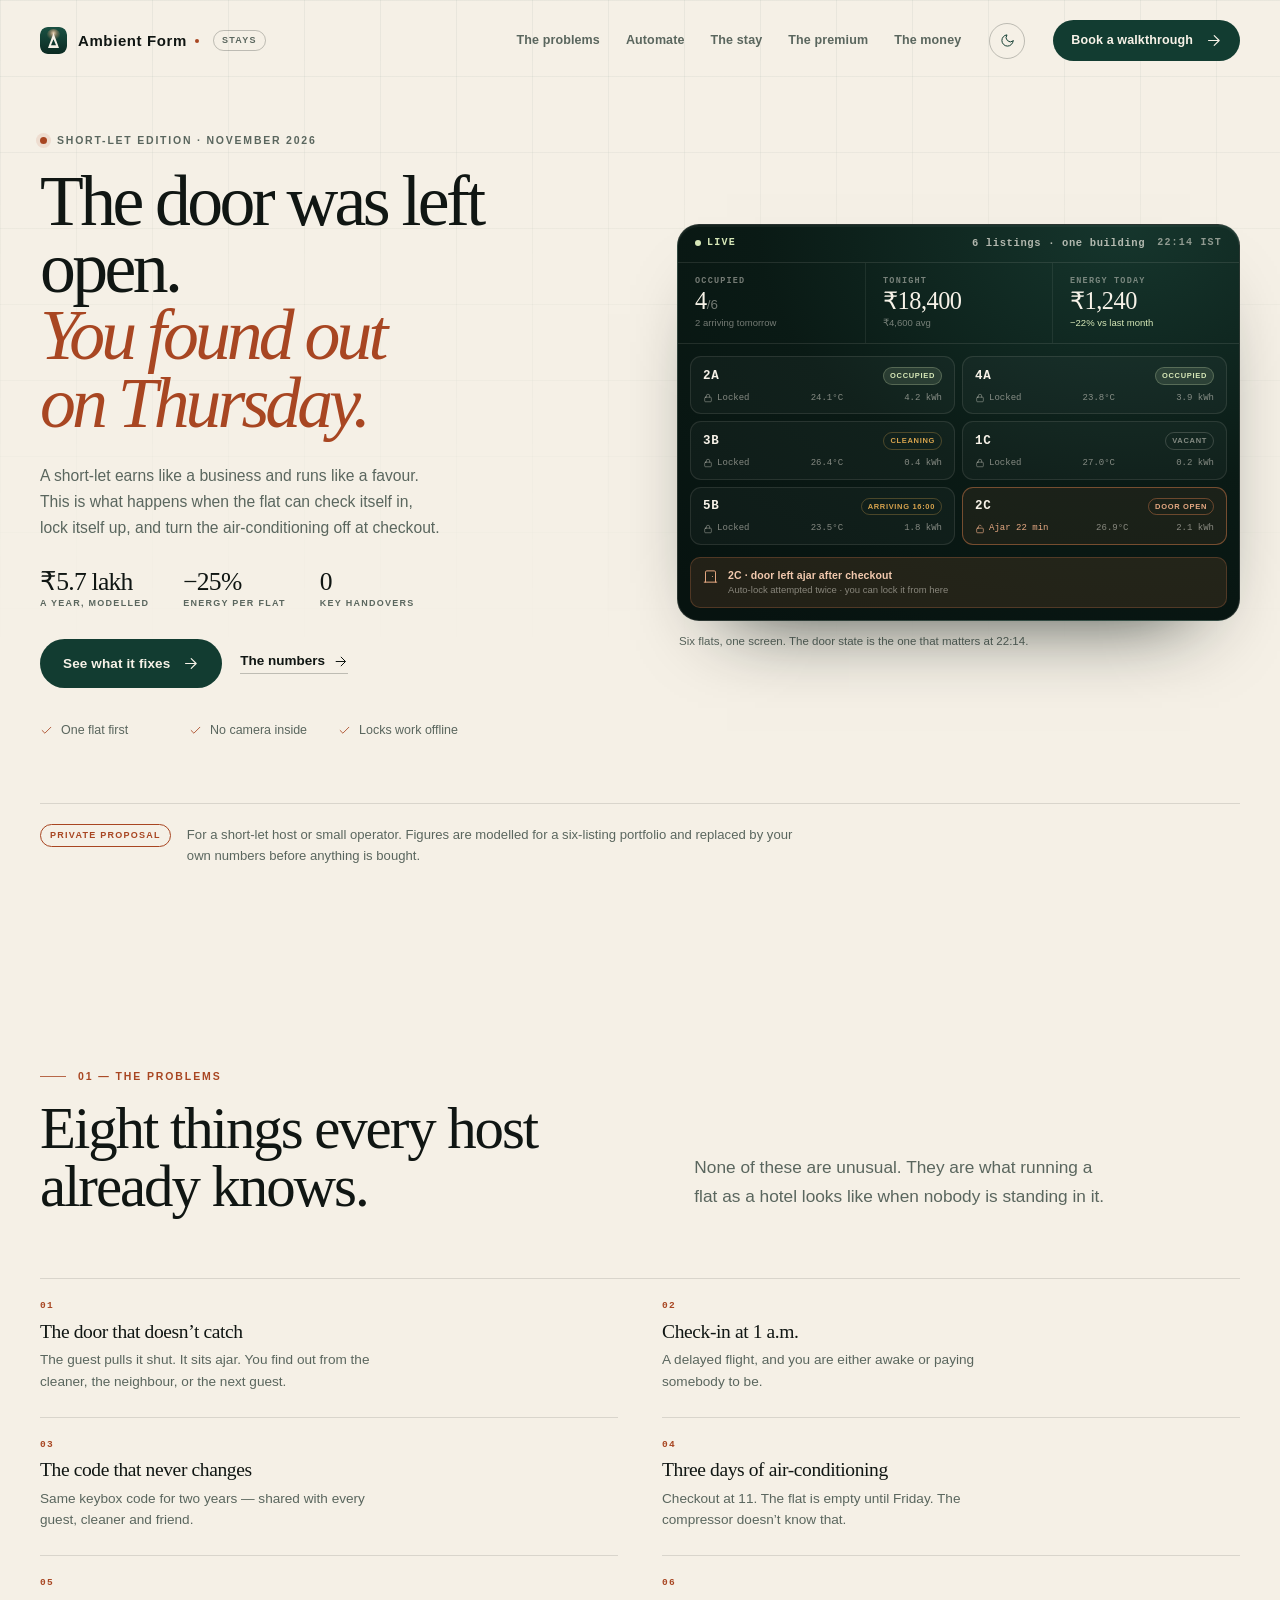
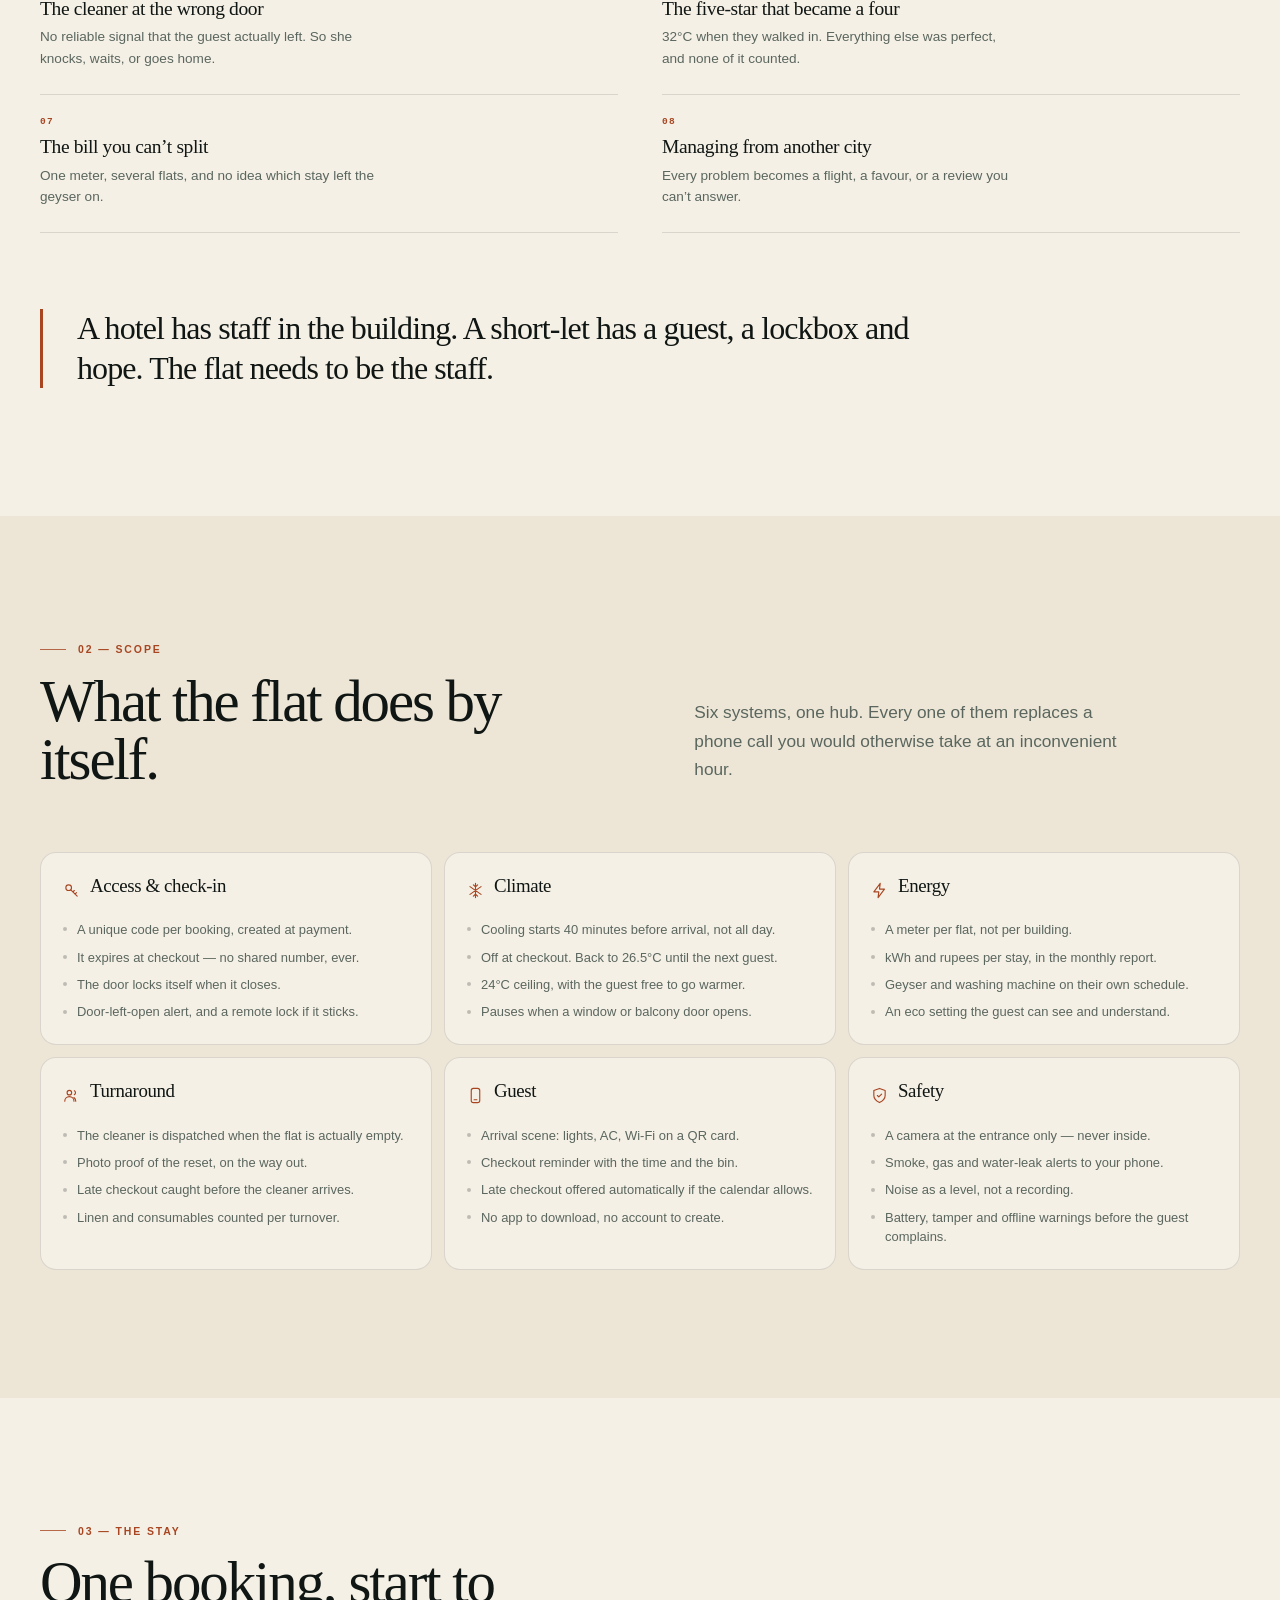
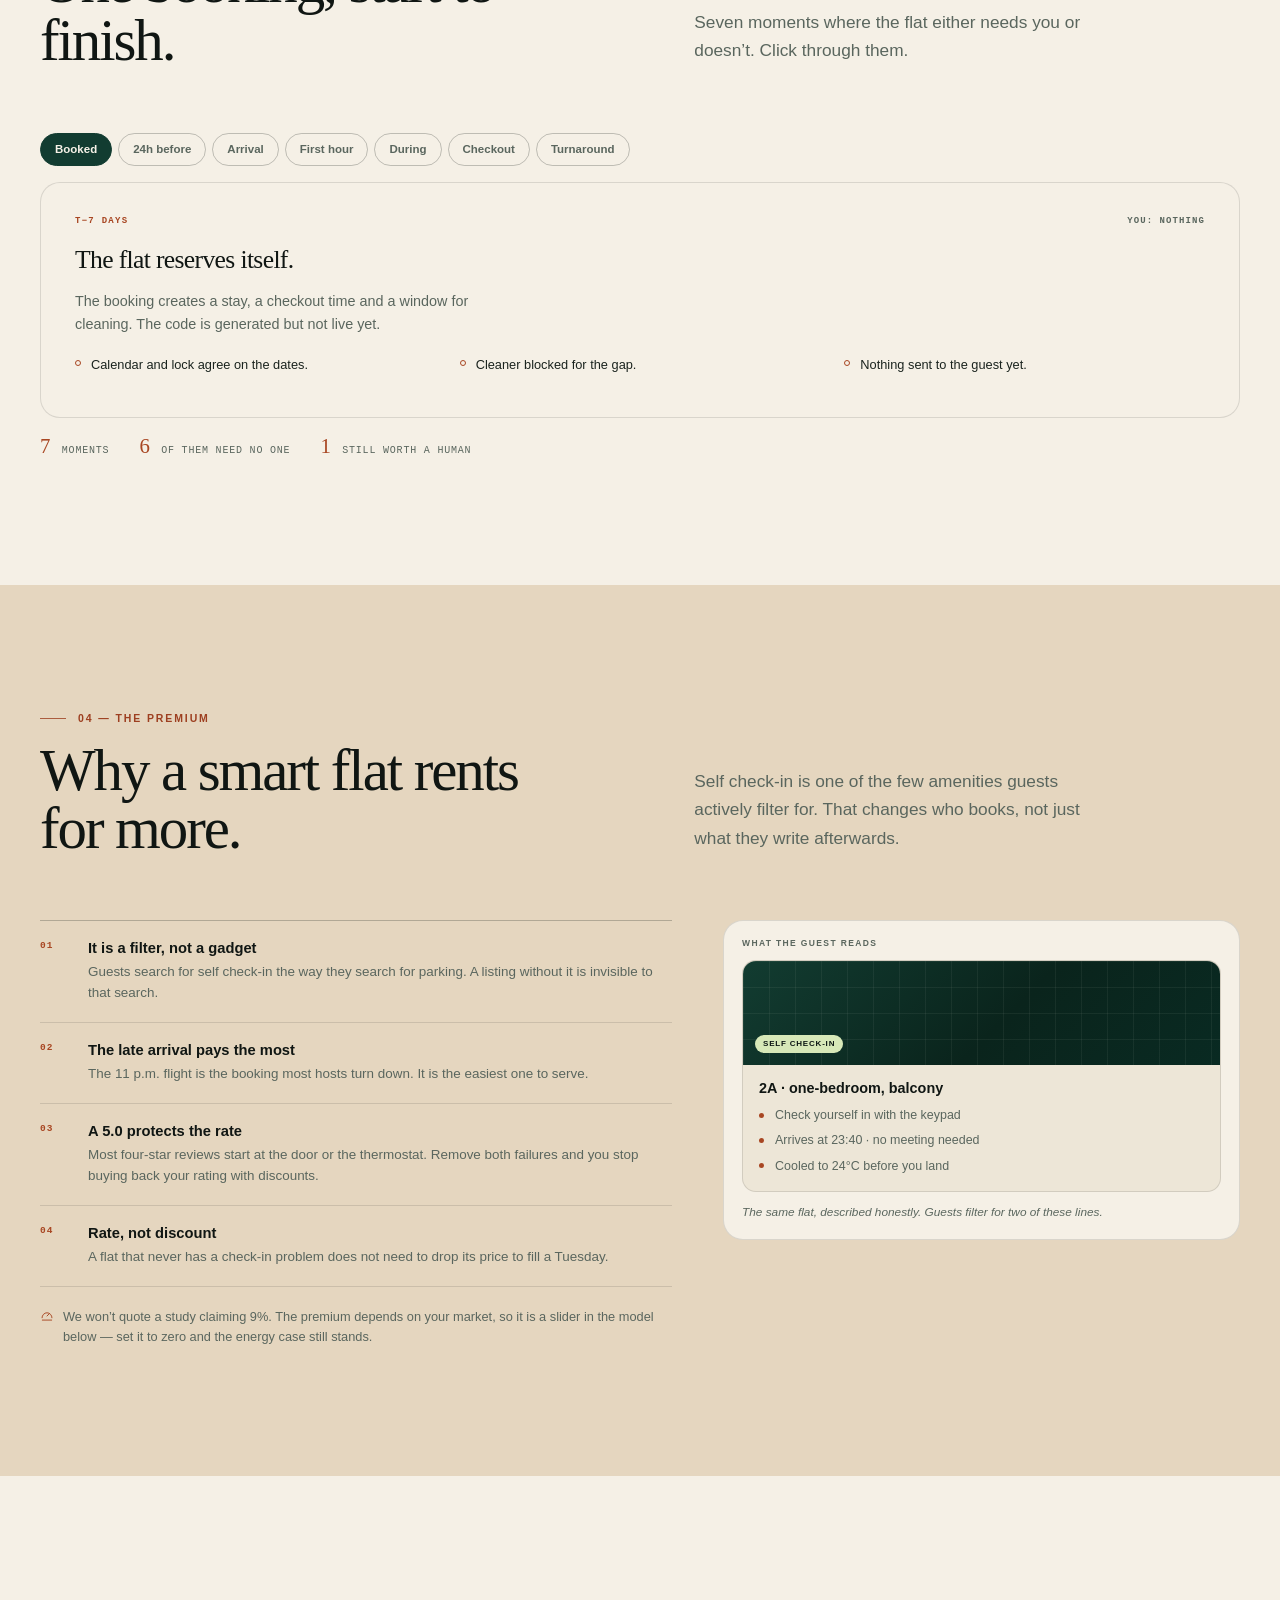
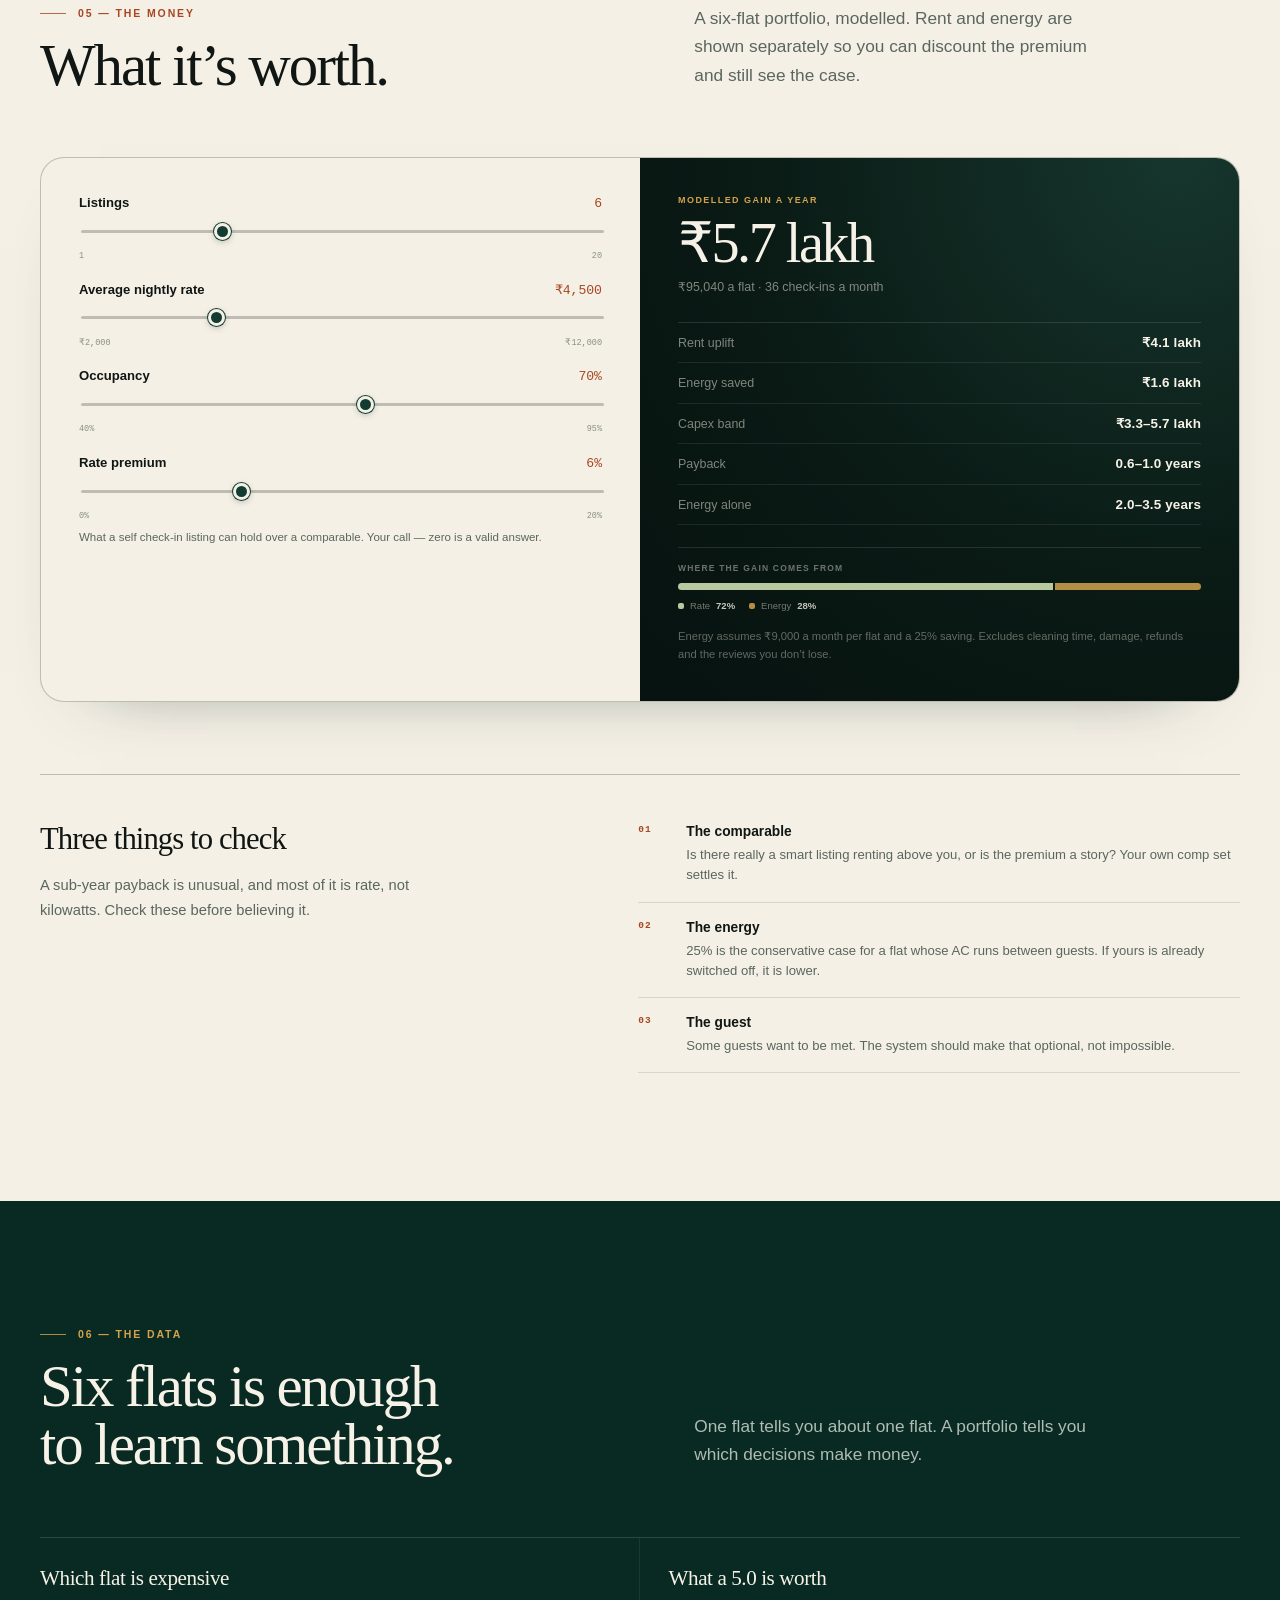
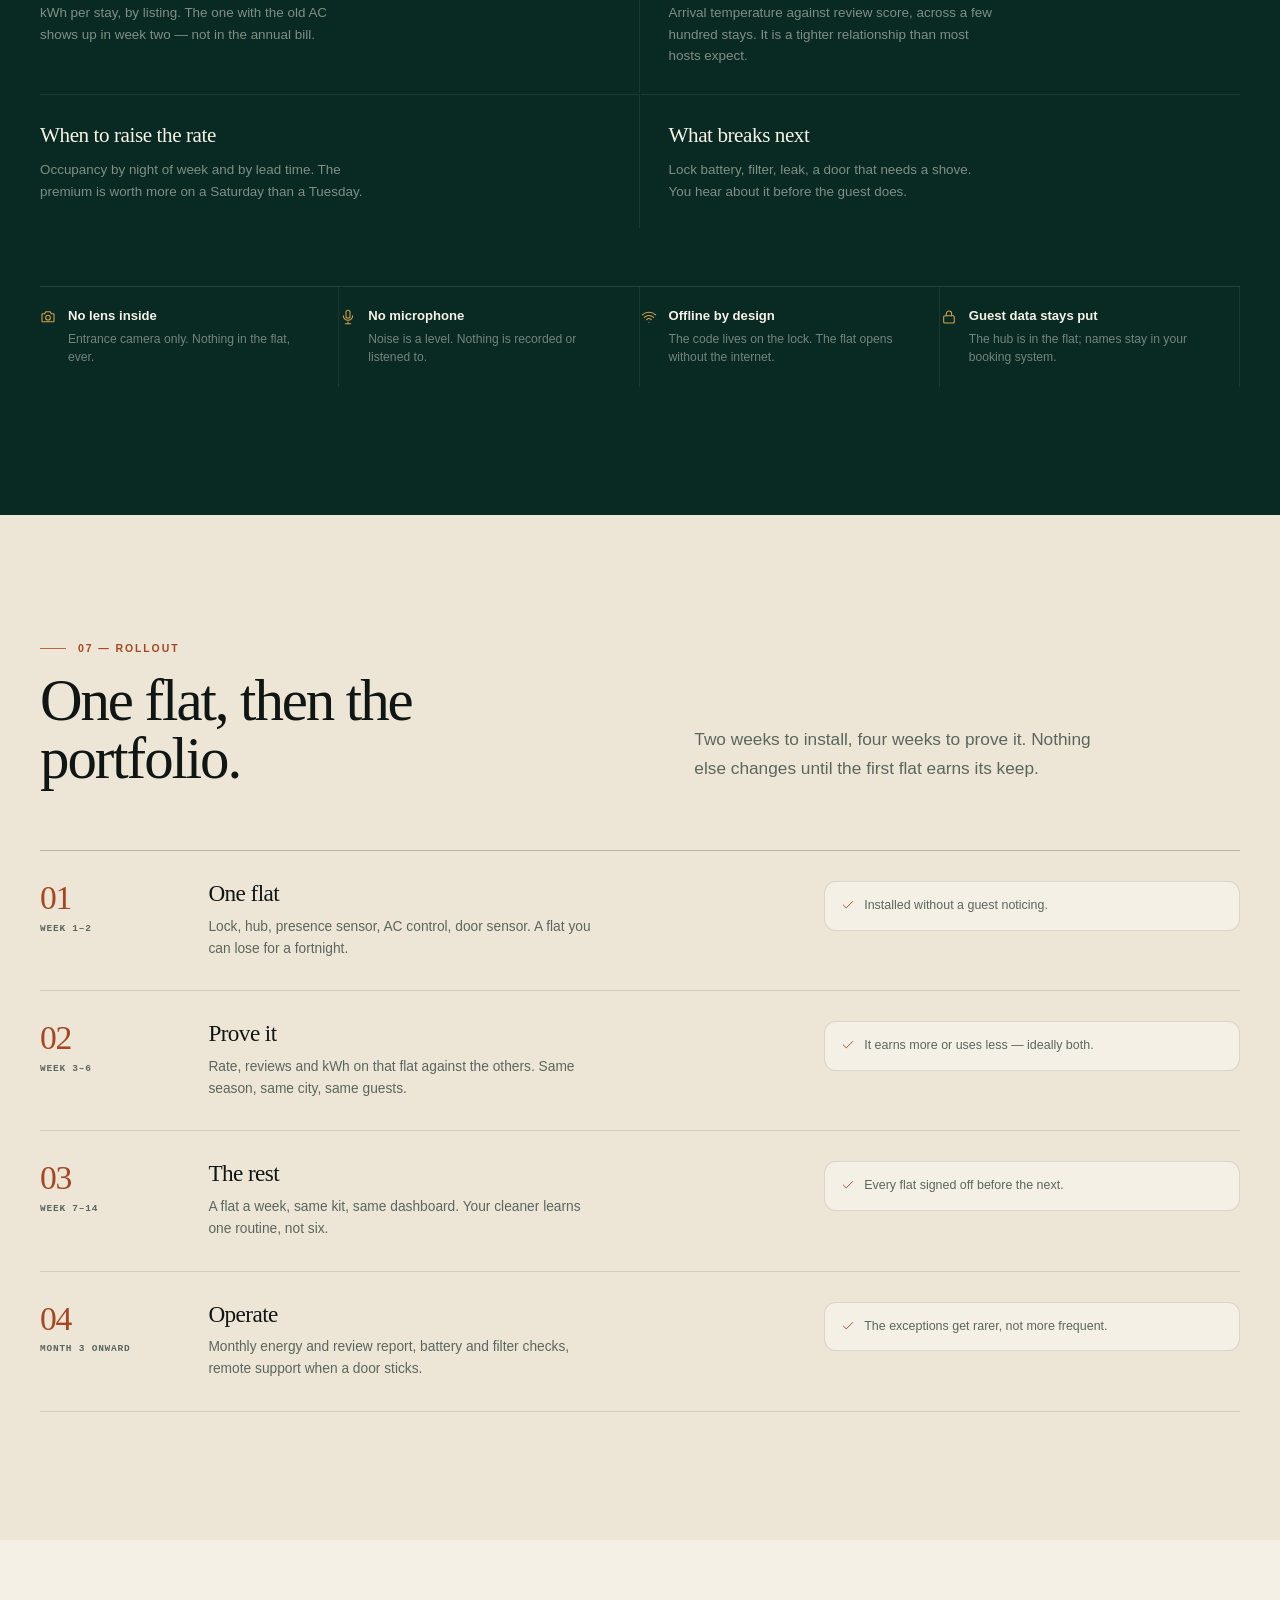
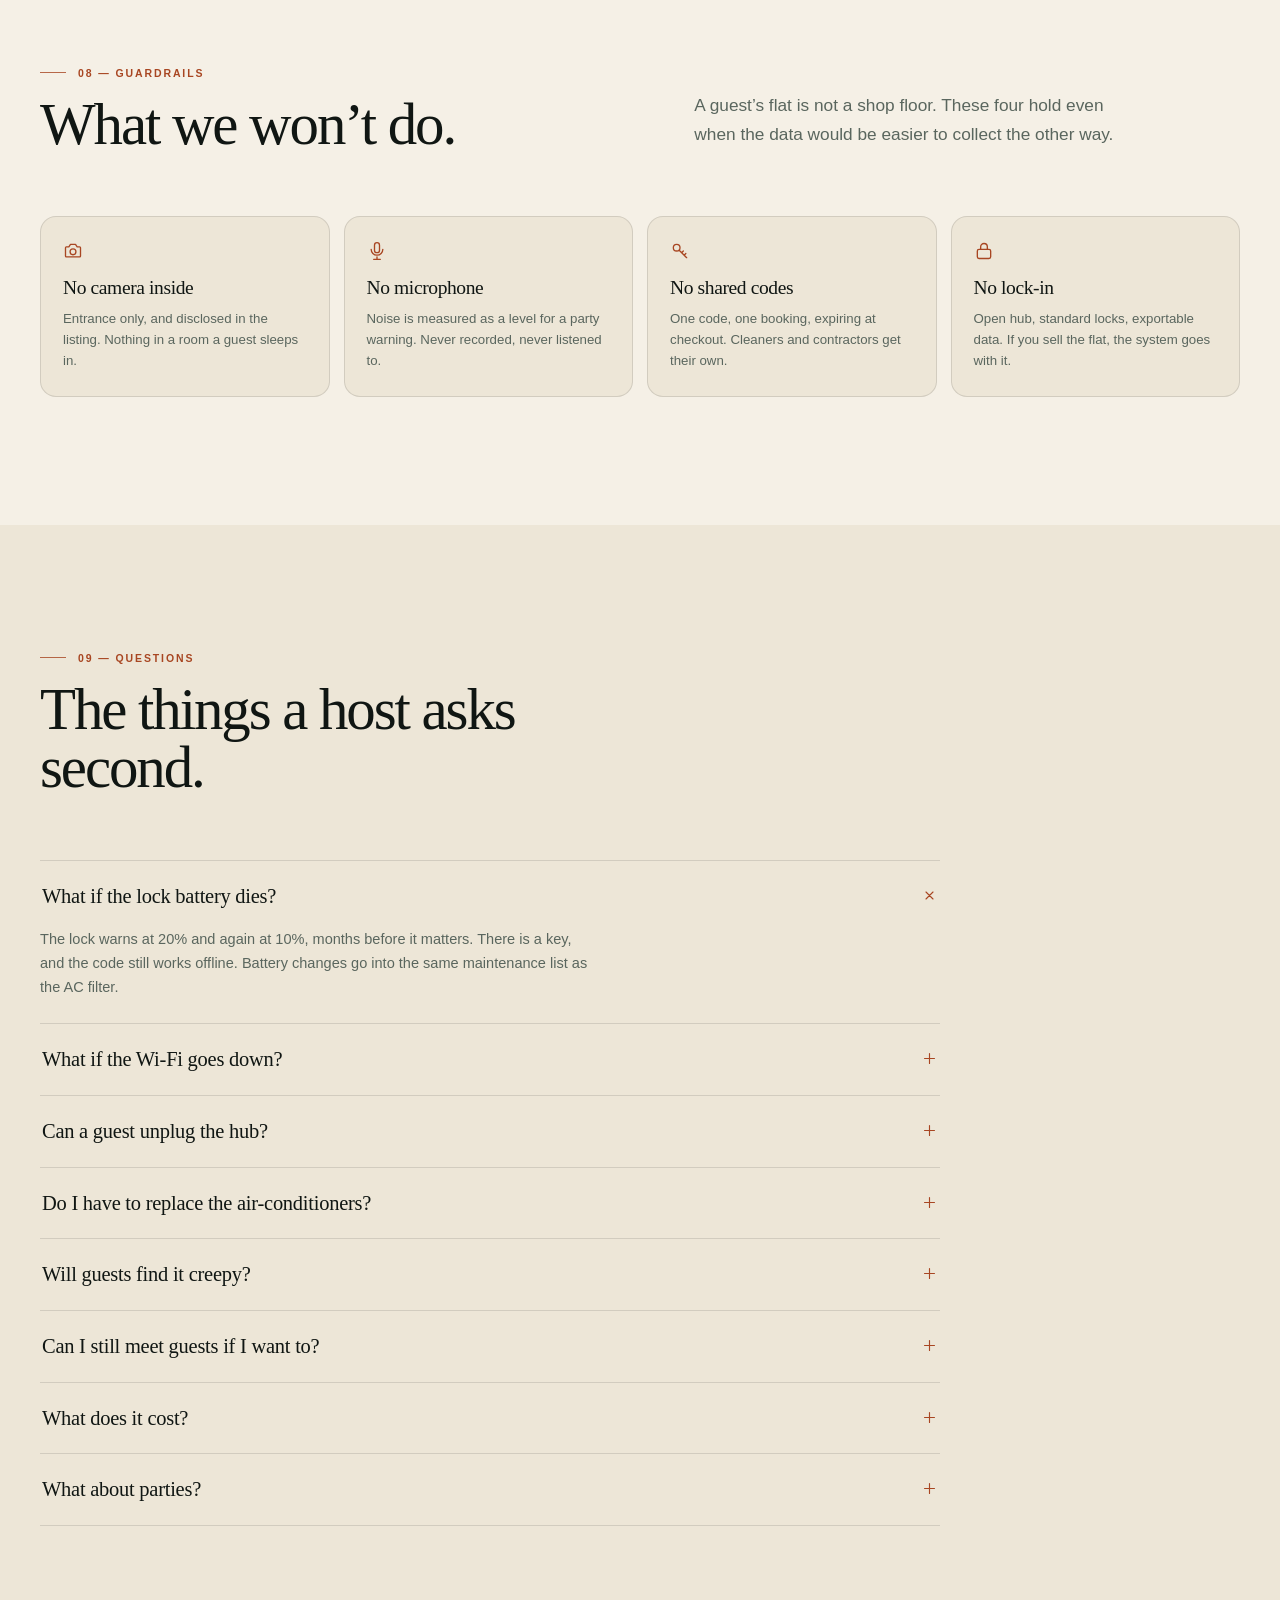
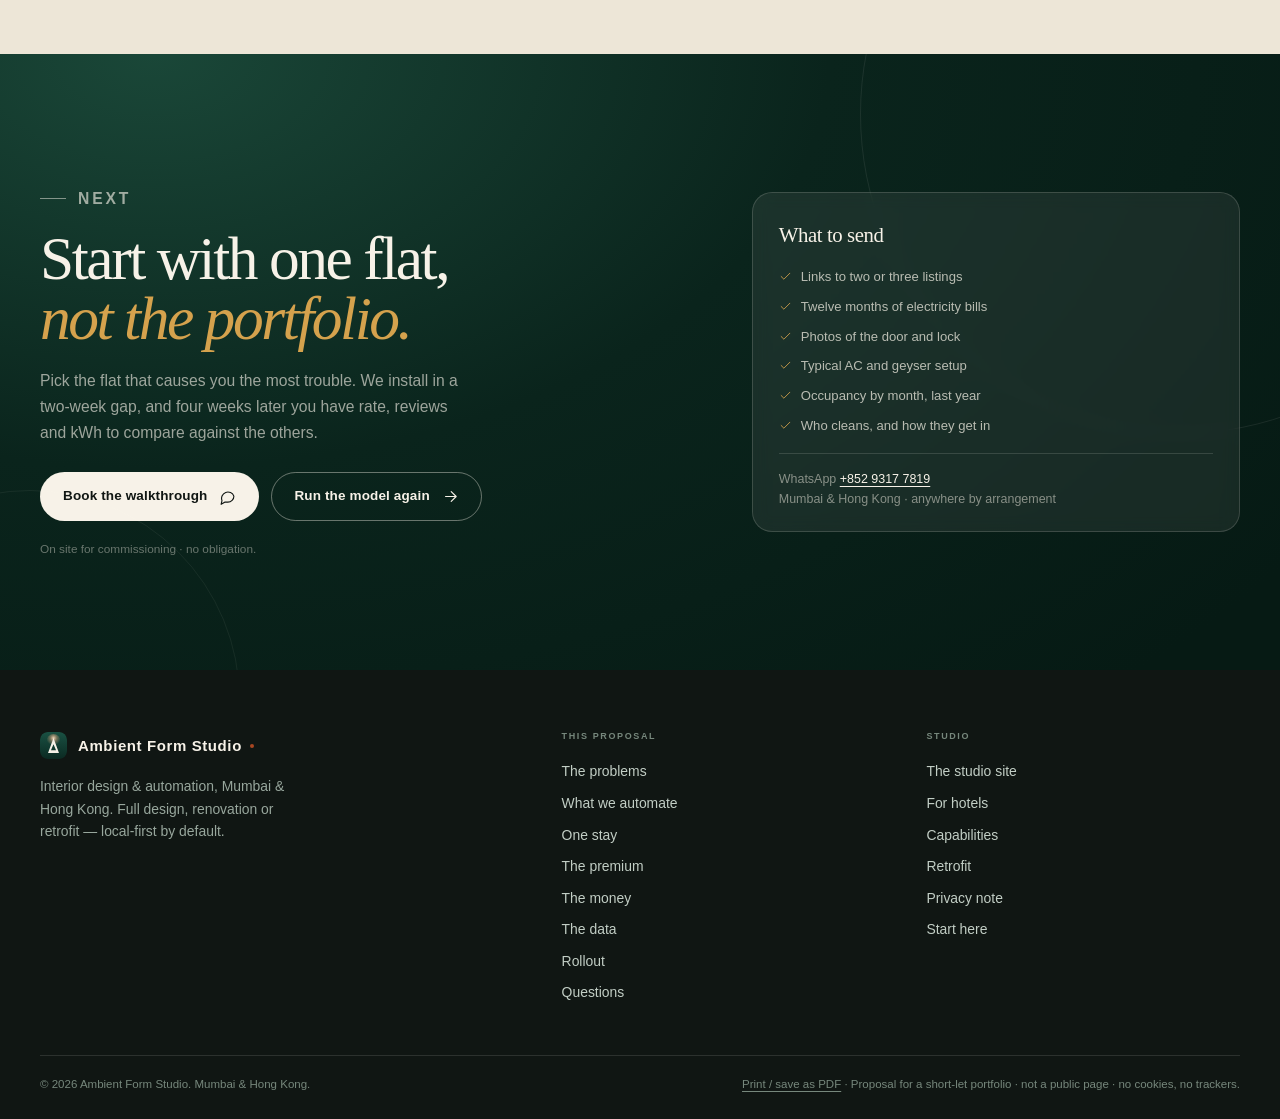
==== airbnb/index.html @ e3fa937d "airbnb: add the short-let proposal, share proposal.css A companion pitch at /airbnb/ for hosts and s" ====
<!DOCTYPE html>
<html lang="en-IN">
<head>
  <meta charset="utf-8" />
  <meta name="viewport" content="width=device-width, initial-scale=1" />
  <title>Short-let automation — the flat that checks itself in | Ambient Form Studio</title>
  <meta name="description" content="A proposal for short-let hosts: self check-in that works at 1 a.m., a door that locks itself, air-conditioning that stops at checkout — and the rate a smart listing can hold." />
  <meta name="robots" content="noindex, nofollow, noarchive" />
  <meta name="theme-color" content="#f5f0e6" />
  <meta name="color-scheme" content="light" />
  <link rel="icon" href="../assets/mark.svg" type="image/svg+xml" />
  <link rel="canonical" href="https://araa47.github.io/rsmn-site/airbnb/" />
  <link rel="stylesheet" href="../styles.css?v=20261103t" />
  <link rel="stylesheet" href="../proposal.css?v=20261105a" />
  <link rel="stylesheet" href="airbnb.css?v=20261105a" />

  <meta property="og:type" content="website" />
  <meta property="og:url" content="https://araa47.github.io/rsmn-site/airbnb/" />
  <meta property="og:site_name" content="Ambient Form Studio" />
  <meta property="og:title" content="Short-let automation — the flat that checks itself in" />
  <meta property="og:description" content="Self check-in at 1 a.m., a door that locks itself, air-conditioning that stops at checkout — and what a smart listing can hold its rate at." />
  <meta property="og:image" content="https://araa47.github.io/rsmn-site/assets/og.png?v=2" />
  <meta property="og:image:alt" content="Ambient Form Studio — short-let automation proposal." />
  <meta property="og:locale" content="en_IN" />
  <meta name="twitter:card" content="summary_large_image" />
  <meta name="twitter:title" content="Short-let automation — the flat that checks itself in" />
  <meta name="twitter:description" content="Self check-in at 1 a.m., a door that locks itself, air-conditioning that stops at checkout." />
  <meta name="twitter:image" content="https://araa47.github.io/rsmn-site/assets/og.png?v=2" />

  <script>
    document.documentElement.classList.add('js');
    (function () {
      try {
        var stored = localStorage.getItem('rsmn-theme');
        var dark = stored ? stored === 'dark' : window.matchMedia('(prefers-color-scheme: dark)').matches;
        document.documentElement.dataset.theme = dark ? 'dark' : 'light';
      } catch (e) {}
    })();
  </script>
</head>
<body>
  <a class="skip" href="#main">Skip to content</a>

    <!-- icon sprite: no external requests -->
  <svg xmlns="http://www.w3.org/2000/svg" class="sr-only" aria-hidden="true" focusable="false">
    <symbol id="i-arrow" viewBox="0 0 24 24"><path d="M5 12h14"/><path d="m13 5 7 7-7 7"/></symbol>
    <symbol id="i-check" viewBox="0 0 24 24"><path d="M20 6 9 17l-5-5"/></symbol>
    <symbol id="i-x" viewBox="0 0 24 24"><path d="M18 6 6 18M6 6l12 12"/></symbol>
    <symbol id="i-spark" viewBox="0 0 24 24"><path d="m12 3 1.9 5.1L19 10l-5.1 1.9L12 17l-1.9-5.1L5 10l5.1-1.9L12 3Z"/><path d="M19 16l.7 1.9L21.5 19l-1.8.7L19 21.5l-.7-1.8L16.5 19l1.8-1.1L19 16Z"/></symbol>
    <symbol id="i-shield" viewBox="0 0 24 24"><path d="M12 22s8-4 8-10V5l-8-3-8 3v7c0 6 8 10 8 10Z"/><path d="m9 12 2 2 4-4"/></symbol>
    <symbol id="i-bulb" viewBox="0 0 24 24"><path d="M9 18h6M10 22h4"/><path d="M12 2a7 7 0 0 0-4 12.6V17h8v-2.4A7 7 0 0 0 12 2Z"/></symbol>
    <symbol id="i-snow" viewBox="0 0 24 24"><path d="M12 2v20M4.2 6.5l15.6 11M19.8 6.5l-15.6 11M9 4l3 3 3-3M9 20l3-3 3 3"/></symbol>
    <symbol id="i-film" viewBox="0 0 24 24"><rect x="3" y="4" width="18" height="16" rx="2"/><path d="M7 4v16M17 4v16M3 9h4M3 15h4M17 9h4M17 15h4"/></symbol>
    <symbol id="i-blinds" viewBox="0 0 24 24"><rect x="3" y="3" width="18" height="18" rx="2"/><path d="M3 9h18M3 15h18M7 3v6M13 3v6M9 15v6M15 15v6"/></symbol>
    <symbol id="i-bolt" viewBox="0 0 24 24"><path d="m13 2-9 12h7l-1 8 9-12h-7l1-8Z"/></symbol>
    <symbol id="i-mic" viewBox="0 0 24 24"><rect x="9" y="2" width="6" height="12" rx="3"/><path d="M5 10a7 7 0 0 0 14 0M12 19v3M8 22h8"/></symbol>
    <symbol id="i-moon" viewBox="0 0 24 24"><path d="M21 12.8A9 9 0 1 1 11.2 3a7 7 0 0 0 9.8 9.8Z"/></symbol>
    <symbol id="i-camera" viewBox="0 0 24 24"><path d="M4 7h3l2-3h6l2 3h3a1 1 0 0 1 1 1v10a1 1 0 0 1-1 1H4a1 1 0 0 1-1-1V8a1 1 0 0 1 1-1Z"/><circle cx="12" cy="13" r="3.5"/></symbol>
    <symbol id="i-lock" viewBox="0 0 24 24"><rect x="4" y="10" width="16" height="11" rx="2"/><path d="M8 10V7a4 4 0 0 1 8 0v3"/></symbol>
    <symbol id="i-wifi" viewBox="0 0 24 24"><path d="M2 8.8a15 15 0 0 1 20 0M5 12.5a10 10 0 0 1 14 0M8.5 16a5 5 0 0 1 7 0M12 20h.01"/></symbol>
    <symbol id="i-home" viewBox="0 0 24 24"><path d="m3 10 9-7 9 7v10a1 1 0 0 1-1 1h-5v-6H9v6H4a1 1 0 0 1-1-1V10Z"/></symbol>
    <symbol id="i-message" viewBox="0 0 24 24"><path d="M21 11.5a8.5 8.5 0 0 1-8.5 8.5H8l-5 3 1.2-5.2A8.5 8.5 0 1 1 21 11.5Z"/></symbol>
    <symbol id="i-plus" viewBox="0 0 24 24"><path d="M12 5v14M5 12h14"/></symbol>
    <symbol id="i-plug" viewBox="0 0 24 24"><path d="M9 2v6M15 2v6M6 8h12v3a6 6 0 0 1-12 0V8ZM12 17v5"/></symbol>
    <symbol id="i-remote" viewBox="0 0 24 24"><rect x="7" y="2" width="10" height="20" rx="3"/><path d="M10 6h4M10 9h4M10 13h.01M14 13h.01M10 16h.01M14 16h.01"/></symbol>
    <symbol id="i-layers" viewBox="0 0 24 24"><path d="m12 2 9 5-9 5-9-5 9-5Z"/><path d="m3 12 9 5 9-5M3 17l9 5 9-5"/></symbol>
    <symbol id="i-grid" viewBox="0 0 24 24"><rect x="3" y="3" width="7" height="7" rx="1"/><rect x="14" y="3" width="7" height="7" rx="1"/><rect x="3" y="14" width="7" height="7" rx="1"/><rect x="14" y="14" width="7" height="7" rx="1"/></symbol>
    <symbol id="i-cpu" viewBox="0 0 24 24"><rect x="7" y="7" width="10" height="10" rx="2"/><path d="M9 2v3M15 2v3M9 19v3M15 19v3M2 9h3M2 15h3M19 9h3M19 15h3"/></symbol>
    <symbol id="i-play" viewBox="0 0 24 24"><path d="m8 5 11 7-11 7V5Z"/></symbol>
    <symbol id="i-key" viewBox="0 0 24 24"><circle cx="8" cy="8" r="4"/><path d="m11 11 9 9M17 17l2-2M14 14l2-2"/></symbol>
    <symbol id="i-router" viewBox="0 0 24 24"><rect x="2" y="13" width="20" height="7" rx="2"/><path d="M6 16h.01M10 16h.01M12 13V9"/><path d="M8 6a6 6 0 0 1 8 0"/></symbol>
    <symbol id="i-sun" viewBox="0 0 24 24"><circle cx="12" cy="12" r="4"/><path d="M12 2v2M12 20v2M4.9 4.9l1.4 1.4M17.7 17.7l1.4 1.4M2 12h2M20 12h2M4.9 19.1l1.4-1.4M17.7 6.3l1.4-1.4"/></symbol>
    <symbol id="i-door" viewBox="0 0 24 24"><path d="M4 21V5a2 2 0 0 1 2-2h12a2 2 0 0 1 2 2v16M2 21h20M15 12h.01"/></symbol>
    <symbol id="i-smartphone" viewBox="0 0 24 24"><rect x="6" y="2" width="12" height="20" rx="3"/><path d="M10 18h4"/></symbol>
    <symbol id="i-droplet" viewBox="0 0 24 24"><path d="M12 2.7 6.3 9a7.7 7.7 0 1 0 11.4 0L12 2.7Z"/></symbol>
    <symbol id="i-gauge" viewBox="0 0 24 24"><path d="M20.5 15a8.5 8.5 0 1 0-17 0"/><path d="m12 12 4-4"/><path d="M4 19h16"/></symbol>
    <symbol id="i-clock" viewBox="0 0 24 24"><circle cx="12" cy="12" r="9"/><path d="M12 7v5l3 2"/></symbol>
    <symbol id="i-users" viewBox="0 0 24 24"><circle cx="9" cy="8" r="3.2"/><path d="M2.5 20a6.5 6.5 0 0 1 13 0"/><path d="M16 5.2a3.2 3.2 0 0 1 0 5.6M18 20a6.4 6.4 0 0 0-2.6-5.1"/></symbol>
    <symbol id="i-flame" viewBox="0 0 24 24"><path d="M12 22a6 6 0 0 0 6-6c0-4-3-6-4.5-9.5C12.9 4.5 13 2 13 2S8 6 8 11c-1.6.6-2.5 2-2.5 3.6C5.5 18.5 8 22 12 22Z"/></symbol>
    <symbol id="i-unlock" viewBox="0 0 24 24"><rect x="4" y="10" width="16" height="11" rx="2"/><path d="M8 10V7a4 4 0 0 1 7.5-2"/></symbol>
  </svg>

  <header class="site-header" id="site-header">
    <div class="wrap header__inner">
      <a class="brand" href="../index.html" aria-label="Ambient Form Studio — back to the studio site">
        <img class="brand__mark" src="../assets/mark.svg" width="27" height="27" alt="" />
        <span class="brand__word">Ambient Form</span>
        <span class="brand__tag">Stays</span>
      </a>
      <nav class="nav" aria-label="Sections of this proposal">
        <a href="#problems">The problems</a>
        <a href="#automate">Automate</a>
        <a href="#stay">The stay</a>
        <a href="#premium">The premium</a>
        <a href="#money">The money</a>
      </nav>
      <button class="theme-toggle" id="themeToggle" type="button" aria-label="Switch to dark mode" aria-pressed="false">
        <svg class="icon" aria-hidden="true"><use href="#i-moon"/></svg>
      </button>
      <div class="header__cta">
        <a class="btn btn--sm" href="https://wa.me/85293177819?text=Hi%20Ambient%20Form%2C%20I%27d%20like%20to%20talk%20about%20automation%20for%20my%20short-let." target="_blank" rel="noopener">
          Book a walkthrough
          <svg class="icon" aria-hidden="true"><use href="#i-arrow"/></svg>
        </a>
      </div>
      <button class="menu-btn" type="button" aria-expanded="false" aria-controls="mobile-menu" aria-label="Open menu">
        <span></span><span></span>
      </button>
    </div>
  </header>

  <nav class="mobile-menu" id="mobile-menu" aria-label="Mobile">
    <a href="#problems">The problems</a>
    <a href="#automate">What we automate</a>
    <a href="#stay">One stay, step by step</a>
    <a href="#premium">The premium</a>
    <a href="#money">The money</a>
    <a href="#data">The data</a>
    <a href="#rollout">Rollout</a>
    <a href="#guardrails">Guardrails</a>
    <a href="#faq">Questions</a>
    <a href="../index.html">Studio site</a>
    <a class="btn" href="https://wa.me/85293177819?text=Hi%20Ambient%20Form%2C%20I%27d%20like%20to%20talk%20about%20automation%20for%20my%20short-let." target="_blank" rel="noopener">
      Book a walkthrough
      <svg class="icon" aria-hidden="true"><use href="#i-arrow"/></svg>
    </a>
  </nav>

  <main id="main">
    <!-- ============================== hero ============================== -->
    <section class="h-hero" id="top">
      <div class="wrap">
        <div class="h-hero__grid">
          <div class="h-hero__copy">
            <p class="eyebrow">Short-let edition · November 2026</p>
            <h1>The door was left open.<br /><em>You found out<br />on Thursday.</em></h1>
            <p class="h-hero__sub">
              A short-let earns like a business and runs like a favour. This is what happens
              when the flat can check itself in, lock itself up, and turn the air-conditioning
              off at checkout.
            </p>
            <div class="h-hero__stats">
              <div><b>₹5.7 lakh</b><span>a year, modelled</span></div>
              <div><b>−25%</b><span>energy per flat</span></div>
              <div><b>0</b><span>key handovers</span></div>
            </div>
            <div class="h-hero__actions">
              <a class="btn" href="#problems">
                See what it fixes
                <svg class="icon" aria-hidden="true"><use href="#i-arrow"/></svg>
              </a>
              <a class="text-link" href="#money">
                The numbers
                <svg class="icon" aria-hidden="true"><use href="#i-arrow"/></svg>
              </a>
            </div>
            <ul class="h-hero__proof">
              <li><svg class="icon" aria-hidden="true"><use href="#i-check"/></svg> One flat first</li>
              <li><svg class="icon" aria-hidden="true"><use href="#i-check"/></svg> No camera inside</li>
              <li><svg class="icon" aria-hidden="true"><use href="#i-check"/></svg> Locks work offline</li>
            </ul>
          </div>

          <div class="h-hero__visual">
            <figure class="ops-fig">
              <div class="board">
                <div class="board__bar">
                  <span class="board__live"><i aria-hidden="true"></i> Live</span>
                  <span class="board__title">6 listings · one building</span>
                  <span class="board__time">22:14 IST</span>
                </div>

                <div class="board__kpis">
                  <div class="ops__kpi">
                    <span>Occupied</span>
                    <strong>4<small>/6</small></strong>
                    <em>2 arriving tomorrow</em>
                  </div>
                  <div class="ops__kpi">
                    <span>Tonight</span>
                    <strong>₹18,400</strong>
                    <em>₹4,600 avg</em>
                  </div>
                  <div class="ops__kpi">
                    <span>Energy today</span>
                    <strong>₹1,240</strong>
                    <em class="is-good">−22% vs last month</em>
                  </div>
                </div>

                <div class="board__grid">
                  <article class="unit is-occ">
                    <div class="unit__top"><b>2A</b><span class="unit__pill">Occupied</span></div>
                    <div class="unit__rows">
                      <span><svg class="icon" aria-hidden="true"><use href="#i-lock"/></svg> Locked</span>
                      <span>24.1°C</span>
                      <span>4.2 kWh</span>
                    </div>
                  </article>

                  <article class="unit is-occ">
                    <div class="unit__top"><b>4A</b><span class="unit__pill">Occupied</span></div>
                    <div class="unit__rows">
                      <span><svg class="icon" aria-hidden="true"><use href="#i-lock"/></svg> Locked</span>
                      <span>23.8°C</span>
                      <span>3.9 kWh</span>
                    </div>
                  </article>

                  <article class="unit is-clean">
                    <div class="unit__top"><b>3B</b><span class="unit__pill">Cleaning</span></div>
                    <div class="unit__rows">
                      <span><svg class="icon" aria-hidden="true"><use href="#i-lock"/></svg> Locked</span>
                      <span>26.4°C</span>
                      <span>0.4 kWh</span>
                    </div>
                  </article>

                  <article class="unit is-vacant">
                    <div class="unit__top"><b>1C</b><span class="unit__pill">Vacant</span></div>
                    <div class="unit__rows">
                      <span><svg class="icon" aria-hidden="true"><use href="#i-lock"/></svg> Locked</span>
                      <span>27.0°C</span>
                      <span>0.2 kWh</span>
                    </div>
                  </article>

                  <article class="unit is-arriving">
                    <div class="unit__top"><b>5B</b><span class="unit__pill">Arriving 16:00</span></div>
                    <div class="unit__rows">
                      <span><svg class="icon" aria-hidden="true"><use href="#i-lock"/></svg> Locked</span>
                      <span>23.5°C</span>
                      <span>1.8 kWh</span>
                    </div>
                  </article>

                  <article class="unit is-alert">
                    <div class="unit__top"><b>2C</b><span class="unit__pill">Door open</span></div>
                    <div class="unit__rows">
                      <span><svg class="icon" aria-hidden="true"><use href="#i-unlock"/></svg> Ajar 22 min</span>
                      <span>26.9°C</span>
                      <span>2.1 kWh</span>
                    </div>
                  </article>
                </div>

                <div class="ops__alert">
                  <svg class="icon" aria-hidden="true"><use href="#i-door"/></svg>
                  <div>
                    <strong>2C · door left ajar after checkout</strong>
                    <span>Auto-lock attempted twice · you can lock it from here</span>
                  </div>
                </div>
              </div>
              <figcaption class="ops__caption">Six flats, one screen. The door state is the one that matters at 22:14.</figcaption>
            </figure>
          </div>
        </div>

        <div class="h-hero__note">
          <span class="h-hero__note-tag">Private proposal</span>
          <p>
            For a short-let host or small operator. Figures are modelled for a six-listing
            portfolio and replaced by your own numbers before anything is bought.
          </p>
        </div>
      </div>
    </section>

    <!-- ============================== problems ============================== -->
    <section class="section" id="problems">
      <div class="wrap">
        <div class="section__head">
          <div>
            <p class="kicker">01 — The problems</p>
            <h2>Eight things every host already knows.</h2>
          </div>
          <p class="lede">
            None of these are unusual. They are what running a flat as a hotel looks like when
            nobody is standing in it.
          </p>
        </div>

        <div class="issues">
          <article class="issue">
            <span class="issue__num">01</span>
            <h3>The door that doesn’t catch</h3>
            <p>The guest pulls it shut. It sits ajar. You find out from the cleaner, the neighbour, or the next guest.</p>
          </article>
          <article class="issue">
            <span class="issue__num">02</span>
            <h3>Check-in at 1 a.m.</h3>
            <p>A delayed flight, and you are either awake or paying somebody to be.</p>
          </article>
          <article class="issue">
            <span class="issue__num">03</span>
            <h3>The code that never changes</h3>
            <p>Same keybox code for two years — shared with every guest, cleaner and friend.</p>
          </article>
          <article class="issue">
            <span class="issue__num">04</span>
            <h3>Three days of air-conditioning</h3>
            <p>Checkout at 11. The flat is empty until Friday. The compressor doesn’t know that.</p>
          </article>
          <article class="issue">
            <span class="issue__num">05</span>
            <h3>The cleaner at the wrong door</h3>
            <p>No reliable signal that the guest actually left. So she knocks, waits, or goes home.</p>
          </article>
          <article class="issue">
            <span class="issue__num">06</span>
            <h3>The five-star that became a four</h3>
            <p>32°C when they walked in. Everything else was perfect, and none of it counted.</p>
          </article>
          <article class="issue">
            <span class="issue__num">07</span>
            <h3>The bill you can’t split</h3>
            <p>One meter, several flats, and no idea which stay left the geyser on.</p>
          </article>
          <article class="issue">
            <span class="issue__num">08</span>
            <h3>Managing from another city</h3>
            <p>Every problem becomes a flight, a favour, or a review you can’t answer.</p>
          </article>
        </div>

        <blockquote class="pull">
          <p>A hotel has staff in the building. A short-let has a guest, a lockbox and hope. The flat needs to be the staff.</p>
        </blockquote>
      </div>
    </section>

    <!-- ============================== automate ============================== -->
    <section class="section section--paper2" id="automate">
      <div class="wrap">
        <div class="section__head">
          <div>
            <p class="kicker">02 — Scope</p>
            <h2>What the flat does by itself.</h2>
          </div>
          <p class="lede">
            Six systems, one hub. Every one of them replaces a phone call you would otherwise
            take at an inconvenient hour.
          </p>
        </div>

        <div class="automation">
          <article class="auto-card">
            <div class="auto-card__head">
              <svg class="icon" aria-hidden="true"><use href="#i-key"/></svg>
              <h3>Access &amp; check-in</h3>
            </div>
            <ul>
              <li>A unique code per booking, created at payment.</li>
              <li>It expires at checkout — no shared number, ever.</li>
              <li>The door locks itself when it closes.</li>
              <li>Door-left-open alert, and a remote lock if it sticks.</li>
            </ul>
          </article>

          <article class="auto-card">
            <div class="auto-card__head">
              <svg class="icon" aria-hidden="true"><use href="#i-snow"/></svg>
              <h3>Climate</h3>
            </div>
            <ul>
              <li>Cooling starts 40 minutes before arrival, not all day.</li>
              <li>Off at checkout. Back to 26.5°C until the next guest.</li>
              <li>24°C ceiling, with the guest free to go warmer.</li>
              <li>Pauses when a window or balcony door opens.</li>
            </ul>
          </article>

          <article class="auto-card">
            <div class="auto-card__head">
              <svg class="icon" aria-hidden="true"><use href="#i-bolt"/></svg>
              <h3>Energy</h3>
            </div>
            <ul>
              <li>A meter per flat, not per building.</li>
              <li>kWh and rupees per stay, in the monthly report.</li>
              <li>Geyser and washing machine on their own schedule.</li>
              <li>An eco setting the guest can see and understand.</li>
            </ul>
          </article>

          <article class="auto-card">
            <div class="auto-card__head">
              <svg class="icon" aria-hidden="true"><use href="#i-users"/></svg>
              <h3>Turnaround</h3>
            </div>
            <ul>
              <li>The cleaner is dispatched when the flat is actually empty.</li>
              <li>Photo proof of the reset, on the way out.</li>
              <li>Late checkout caught before the cleaner arrives.</li>
              <li>Linen and consumables counted per turnover.</li>
            </ul>
          </article>

          <article class="auto-card">
            <div class="auto-card__head">
              <svg class="icon" aria-hidden="true"><use href="#i-smartphone"/></svg>
              <h3>Guest</h3>
            </div>
            <ul>
              <li>Arrival scene: lights, AC, Wi-Fi on a QR card.</li>
              <li>Checkout reminder with the time and the bin.</li>
              <li>Late checkout offered automatically if the calendar allows.</li>
              <li>No app to download, no account to create.</li>
            </ul>
          </article>

          <article class="auto-card">
            <div class="auto-card__head">
              <svg class="icon" aria-hidden="true"><use href="#i-shield"/></svg>
              <h3>Safety</h3>
            </div>
            <ul>
              <li>A camera at the entrance only — never inside.</li>
              <li>Smoke, gas and water-leak alerts to your phone.</li>
              <li>Noise as a level, not a recording.</li>
              <li>Battery, tamper and offline warnings before the guest complains.</li>
            </ul>
          </article>
        </div>
      </div>
    </section>
    <!-- ============================== the stay ============================== -->
    <section class="section" id="stay">
      <div class="wrap">
        <div class="section__head">
          <div>
            <p class="kicker">03 — The stay</p>
            <h2>One booking, start to finish.</h2>
          </div>
          <p class="lede">
            Seven moments where the flat either needs you or doesn’t. Click through them.
          </p>
        </div>

        <div class="stay">
          <div class="stay__steps" role="tablist" aria-label="A stay, step by step">
            <button class="stay__step is-active" id="stay-tab-1" role="tab" aria-selected="true" aria-controls="stay-panel" data-stay="booked">Booked</button>
            <button class="stay__step" id="stay-tab-2" role="tab" aria-selected="false" aria-controls="stay-panel" data-stay="before" tabindex="-1">24h before</button>
            <button class="stay__step" id="stay-tab-3" role="tab" aria-selected="false" aria-controls="stay-panel" data-stay="arrival" tabindex="-1">Arrival</button>
            <button class="stay__step" id="stay-tab-4" role="tab" aria-selected="false" aria-controls="stay-panel" data-stay="first" tabindex="-1">First hour</button>
            <button class="stay__step" id="stay-tab-5" role="tab" aria-selected="false" aria-controls="stay-panel" data-stay="during" tabindex="-1">During</button>
            <button class="stay__step" id="stay-tab-6" role="tab" aria-selected="false" aria-controls="stay-panel" data-stay="checkout" tabindex="-1">Checkout</button>
            <button class="stay__step" id="stay-tab-7" role="tab" aria-selected="false" aria-controls="stay-panel" data-stay="turnaround" tabindex="-1">Turnaround</button>
          </div>

          <div class="stay__panel" id="stay-panel" role="tabpanel" aria-labelledby="stay-tab-1" aria-live="polite">
            <div class="stay__meta">
              <span class="stay__when" data-stay-when>T−7 days</span>
              <span class="stay__you" data-stay-you>You: nothing</span>
            </div>
            <h3 data-stay-title>The flat reserves itself.</h3>
            <p data-stay-body>The booking creates a stay, a checkout time and a window for cleaning. The code is generated but not live yet.</p>
            <ul class="stay__list" data-stay-list>
              <li>Calendar and lock agree on the dates.</li>
              <li>Cleaner blocked for the gap.</li>
              <li>Nothing sent to the guest yet.</li>
            </ul>
          </div>
        </div>

        <div class="stay__counter">
          <span><b>7</b> moments</span>
          <span><b>6</b> of them need no one</span>
          <span><b>1</b> still worth a human</span>
        </div>
      </div>
    </section>

    <!-- ============================== premium ============================== -->
    <section class="section section--sand" id="premium">
      <div class="wrap">
        <div class="section__head">
          <div>
            <p class="kicker">04 — The premium</p>
            <h2>Why a smart flat rents for more.</h2>
          </div>
          <p class="lede">
            Self check-in is one of the few amenities guests actively filter for. That
            changes who books, not just what they write afterwards.
          </p>
        </div>

        <div class="premium">
          <div class="premium__copy">
            <ol class="premium__list">
              <li>
                <span>01</span>
                <div><b>It is a filter, not a gadget</b><p>Guests search for self check-in the way they search for parking. A listing without it is invisible to that search.</p></div>
              </li>
              <li>
                <span>02</span>
                <div><b>The late arrival pays the most</b><p>The 11 p.m. flight is the booking most hosts turn down. It is the easiest one to serve.</p></div>
              </li>
              <li>
                <span>03</span>
                <div><b>A 5.0 protects the rate</b><p>Most four-star reviews start at the door or the thermostat. Remove both failures and you stop buying back your rating with discounts.</p></div>
              </li>
              <li>
                <span>04</span>
                <div><b>Rate, not discount</b><p>A flat that never has a check-in problem does not need to drop its price to fill a Tuesday.</p></div>
              </li>
            </ol>
            <p class="premium__caveat">
              <svg class="icon" aria-hidden="true"><use href="#i-gauge"/></svg>
              We won’t quote a study claiming 9%. The premium depends on your market, so it is
              a slider in the model below — set it to zero and the energy case still stands.
            </p>
          </div>

          <aside class="premium__card" aria-label="What the guest sees">
            <span class="premium__card-label">What the guest reads</span>
            <div class="listing">
              <div class="listing__img" aria-hidden="true">
                <span class="listing__badge">Self check-in</span>
              </div>
              <div class="listing__body">
                <strong>2A · one-bedroom, balcony</strong>
                <span class="listing__row">Check yourself in with the keypad</span>
                <span class="listing__row">Arrives at 23:40 · no meeting needed</span>
                <span class="listing__row">Cooled to 24°C before you land</span>
              </div>
            </div>
            <p class="premium__card-note">The same flat, described honestly. Guests filter for two of these lines.</p>
          </aside>
        </div>
      </div>
    </section>

    <!-- ============================== money ============================== -->
    <section class="section" id="money">
      <div class="wrap">
        <div class="section__head">
          <div>
            <p class="kicker">05 — The money</p>
            <h2>What it’s worth.</h2>
          </div>
          <p class="lede">
            A six-flat portfolio, modelled. Rent and energy are shown separately so you can
            discount the premium and still see the case.
          </p>
        </div>

        <div class="model">
          <div class="model__controls">
            <div class="field">
              <div class="field__row">
                <label for="listings">Listings</label>
                <output class="field__val" data-out="listings" for="listings">6</output>
              </div>
              <input id="listings" type="range" min="1" max="20" step="1" value="6" data-input="listings" />
              <div class="field__scale" aria-hidden="true"><span>1</span><span>20</span></div>
            </div>

            <div class="field">
              <div class="field__row">
                <label for="adr">Average nightly rate</label>
                <output class="field__val" data-out="adr" for="adr">₹4,500</output>
              </div>
              <input id="adr" type="range" min="2000" max="12000" step="100" value="4500" data-input="adr" />
              <div class="field__scale" aria-hidden="true"><span>₹2,000</span><span>₹12,000</span></div>
            </div>

            <div class="field">
              <div class="field__row">
                <label for="occ">Occupancy</label>
                <output class="field__val" data-out="occ" for="occ">70%</output>
              </div>
              <input id="occ" type="range" min="40" max="95" step="1" value="70" data-input="occ" />
              <div class="field__scale" aria-hidden="true"><span>40%</span><span>95%</span></div>
            </div>

            <div class="field">
              <div class="field__row">
                <label for="premium">Rate premium</label>
                <output class="field__val" data-out="premium" for="premium">6%</output>
              </div>
              <input id="premium" type="range" min="0" max="20" step="1" value="6" data-input="premium" />
              <div class="field__scale" aria-hidden="true"><span>0%</span><span>20%</span></div>
              <p class="field__hint">What a self check-in listing can hold over a comparable. Your call — zero is a valid answer.</p>
            </div>
          </div>

          <div class="model__out" aria-live="polite">
            <p class="model__label">Modelled gain a year</p>
            <p class="model__big"><span data-out="total">₹5.7 lakh</span></p>
            <p class="model__sub"><span data-out="perListing">₹95,040</span> a flat · <span data-out="handovers">36</span> check-ins a month</p>

            <div class="model__rows">
              <div><span>Rent uplift</span><strong data-out="rent">₹4.1 lakh</strong></div>
              <div><span>Energy saved</span><strong data-out="energy">₹1.6 lakh</strong></div>
              <div><span>Capex band</span><strong data-out="capex">₹3.3–5.7 lakh</strong></div>
              <div><span>Payback</span><strong data-out="payback">0.6–1.0 years</strong></div>
              <div><span>Energy alone</span><strong data-out="paybackEnergy">2.0–3.5 years</strong></div>
            </div>

            <div class="model__mix">
              <span class="model__mix-label">Where the gain comes from</span>
              <div class="model__mix-bar" aria-hidden="true">
                <i style="width:72%"></i><i style="width:28%"></i>
              </div>
              <ul>
                <li><i aria-hidden="true"></i> Rate <b data-out="mixRate">72%</b></li>
                <li><i aria-hidden="true"></i> Energy <b data-out="mixEnergy">28%</b></li>
              </ul>
            </div>

            <p class="model__fine">
              Energy assumes ₹9,000 a month per flat and a 25% saving. Excludes cleaning time,
              damage, refunds and the reviews you don’t lose.
            </p>
          </div>
        </div>

        <div class="truth">
          <div class="truth__copy">
            <h3>Three things to check</h3>
            <p>
              A sub-year payback is unusual, and most of it is rate, not kilowatts. Check these
              before believing it.
            </p>
          </div>
          <ol class="truth__list">
            <li><span>01</span><div><b>The comparable</b><p>Is there really a smart listing renting above you, or is the premium a story? Your own comp set settles it.</p></div></li>
            <li><span>02</span><div><b>The energy</b><p>25% is the conservative case for a flat whose AC runs between guests. If yours is already switched off, it is lower.</p></div></li>
            <li><span>03</span><div><b>The guest</b><p>Some guests want to be met. The system should make that optional, not impossible.</p></div></li>
          </ol>
        </div>
      </div>
    </section>

    <!-- ============================== data ============================== -->
    <section class="section section--dark" id="data">
      <div class="wrap">
        <div class="section__head">
          <div>
            <p class="kicker kicker--light">06 — The data</p>
            <h2>Six flats is enough<br />to learn something.</h2>
          </div>
          <p class="lede lede--light">
            One flat tells you about one flat. A portfolio tells you which decisions make money.
          </p>
        </div>

        <div class="learn">
          <article>
            <h3>Which flat is expensive</h3>
            <p>kWh per stay, by listing. The one with the old AC shows up in week two — not in the annual bill.</p>
          </article>
          <article>
            <h3>What a 5.0 is worth</h3>
            <p>Arrival temperature against review score, across a few hundred stays. It is a tighter relationship than most hosts expect.</p>
          </article>
          <article>
            <h3>When to raise the rate</h3>
            <p>Occupancy by night of week and by lead time. The premium is worth more on a Saturday than a Tuesday.</p>
          </article>
          <article>
            <h3>What breaks next</h3>
            <p>Lock battery, filter, leak, a door that needs a shove. You hear about it before the guest does.</p>
          </article>
        </div>

        <div class="gov">
          <div class="gov__item"><svg class="icon" aria-hidden="true"><use href="#i-camera"/></svg><div><b>No lens inside</b><p>Entrance camera only. Nothing in the flat, ever.</p></div></div>
          <div class="gov__item"><svg class="icon" aria-hidden="true"><use href="#i-mic"/></svg><div><b>No microphone</b><p>Noise is a level. Nothing is recorded or listened to.</p></div></div>
          <div class="gov__item"><svg class="icon" aria-hidden="true"><use href="#i-wifi"/></svg><div><b>Offline by design</b><p>The code lives on the lock. The flat opens without the internet.</p></div></div>
          <div class="gov__item"><svg class="icon" aria-hidden="true"><use href="#i-lock"/></svg><div><b>Guest data stays put</b><p>The hub is in the flat; names stay in your booking system.</p></div></div>
        </div>
      </div>
    </section>

    <!-- ============================== rollout ============================== -->
    <section class="section section--paper2" id="rollout">
      <div class="wrap">
        <div class="section__head">
          <div>
            <p class="kicker">07 — Rollout</p>
            <h2>One flat, then the portfolio.</h2>
          </div>
          <p class="lede">
            Two weeks to install, four weeks to prove it. Nothing else changes until the first
            flat earns its keep.
          </p>
        </div>

        <ol class="rollout">
          <li class="phase">
            <div class="phase__meta"><span class="phase__num">01</span><span class="phase__when">Week 1–2</span></div>
            <div class="phase__body">
              <h3>One flat</h3>
              <p>Lock, hub, presence sensor, AC control, door sensor. A flat you can lose for a fortnight.</p>
            </div>
            <p class="phase__gate"><svg class="icon" aria-hidden="true"><use href="#i-check"/></svg> Installed without a guest noticing.</p>
          </li>
          <li class="phase">
            <div class="phase__meta"><span class="phase__num">02</span><span class="phase__when">Week 3–6</span></div>
            <div class="phase__body">
              <h3>Prove it</h3>
              <p>Rate, reviews and kWh on that flat against the others. Same season, same city, same guests.</p>
            </div>
            <p class="phase__gate"><svg class="icon" aria-hidden="true"><use href="#i-check"/></svg> It earns more or uses less — ideally both.</p>
          </li>
          <li class="phase">
            <div class="phase__meta"><span class="phase__num">03</span><span class="phase__when">Week 7–14</span></div>
            <div class="phase__body">
              <h3>The rest</h3>
              <p>A flat a week, same kit, same dashboard. Your cleaner learns one routine, not six.</p>
            </div>
            <p class="phase__gate"><svg class="icon" aria-hidden="true"><use href="#i-check"/></svg> Every flat signed off before the next.</p>
          </li>
          <li class="phase">
            <div class="phase__meta"><span class="phase__num">04</span><span class="phase__when">Month 3 onward</span></div>
            <div class="phase__body">
              <h3>Operate</h3>
              <p>Monthly energy and review report, battery and filter checks, remote support when a door sticks.</p>
            </div>
            <p class="phase__gate"><svg class="icon" aria-hidden="true"><use href="#i-check"/></svg> The exceptions get rarer, not more frequent.</p>
          </li>
        </ol>
      </div>
    </section>

    <!-- ============================== guardrails ============================== -->
    <section class="section" id="guardrails">
      <div class="wrap">
        <div class="section__head">
          <div>
            <p class="kicker">08 — Guardrails</p>
            <h2>What we won’t do.</h2>
          </div>
          <p class="lede">
            A guest’s flat is not a shop floor. These four hold even when the data would be
            easier to collect the other way.
          </p>
        </div>

        <div class="guard">
          <article class="guard__card">
            <svg class="icon" aria-hidden="true"><use href="#i-camera"/></svg>
            <h3>No camera inside</h3>
            <p>Entrance only, and disclosed in the listing. Nothing in a room a guest sleeps in.</p>
          </article>
          <article class="guard__card">
            <svg class="icon" aria-hidden="true"><use href="#i-mic"/></svg>
            <h3>No microphone</h3>
            <p>Noise is measured as a level for a party warning. Never recorded, never listened to.</p>
          </article>
          <article class="guard__card">
            <svg class="icon" aria-hidden="true"><use href="#i-key"/></svg>
            <h3>No shared codes</h3>
            <p>One code, one booking, expiring at checkout. Cleaners and contractors get their own.</p>
          </article>
          <article class="guard__card">
            <svg class="icon" aria-hidden="true"><use href="#i-lock"/></svg>
            <h3>No lock-in</h3>
            <p>Open hub, standard locks, exportable data. If you sell the flat, the system goes with it.</p>
          </article>
        </div>
      </div>
    </section>

    <!-- ============================== faq ============================== -->
    <section class="section section--paper2" id="faq">
      <div class="wrap">
        <div class="section__head section__head--stack">
          <div>
            <p class="kicker">09 — Questions</p>
            <h2>The things a host asks second.</h2>
          </div>
        </div>

        <div class="faq">
          <details open>
            <summary>What if the lock battery dies?<svg class="icon" aria-hidden="true"><use href="#i-plus"/></svg></summary>
            <p>The lock warns at 20% and again at 10%, months before it matters. There is a key, and the code still works offline. Battery changes go into the same maintenance list as the AC filter.</p>
          </details>
          <details>
            <summary>What if the Wi-Fi goes down?<svg class="icon" aria-hidden="true"><use href="#i-plus"/></svg></summary>
            <p>Codes live on the lock, so the guest still gets in. Presence, AC and lighting fall back to local schedules. Only remote alarms pause, and they queue.</p>
          </details>
          <details>
            <summary>Can a guest unplug the hub?<svg class="icon" aria-hidden="true"><use href="#i-plus"/></svg></summary>
            <p>The lock is independent of the hub, so the flat still opens. The hub is on a secured supply; if it goes offline you get a warning, and the next guest’s code is already on the lock.</p>
          </details>
          <details>
            <summary>Do I have to replace the air-conditioners?<svg class="icon" aria-hidden="true"><use href="#i-plus"/></svg></summary>
            <p>No. Splits and window units are controlled through IR or a relay, and the geyser through a switch. We audit what is there first.</p>
          </details>
          <details>
            <summary>Will guests find it creepy?<svg class="icon" aria-hidden="true"><use href="#i-plus"/></svg></summary>
            <p>They see a keypad and a thermostat. There is no camera or microphone in the flat, and the listing says so. The sensors detect presence, not people.</p>
          </details>
          <details>
            <summary>Can I still meet guests if I want to?<svg class="icon" aria-hidden="true"><use href="#i-plus"/></svg></summary>
            <p>Yes, and for some bookings you should. Self check-in is the default, not a rule — you can take over any stay from the app.</p>
          </details>
          <details>
            <summary>What does it cost?<svg class="icon" aria-hidden="true"><use href="#i-plus"/></svg></summary>
            <p>₹55,000–₹95,000 per flat including lock, hub, sensors, AC control and commissioning. The model above shows the payback on your rates, not ours.</p>
          </details>
          <details>
            <summary>What about parties?<svg class="icon" aria-hidden="true"><use href="#i-plus"/></svg></summary>
            <p>A decibel sensor can warn you when a flat is loud at 2 a.m., and who is inside can be inferred from the door and presence events. It is evidence for a conversation, not a surveillance system.</p>
          </details>
        </div>
      </div>
    </section>

    <!-- ============================== cta ============================== -->
    <section class="h-cta" id="contact">
      <div class="wrap h-cta__inner">
        <div class="h-cta__copy">
          <p class="kicker kicker--light">Next</p>
          <h2>Start with one flat,<br /><em>not the portfolio.</em></h2>
          <p>
            Pick the flat that causes you the most trouble. We install in a two-week gap, and
            four weeks later you have rate, reviews and kWh to compare against the others.
          </p>
          <div class="h-cta__actions">
            <a class="btn btn--light" href="https://wa.me/85293177819?text=Hi%20Ambient%20Form%2C%20I%27d%20like%20to%20automate%20one%20of%20my%20short-let%20flats." target="_blank" rel="noopener">
              Book the walkthrough
              <svg class="icon" aria-hidden="true"><use href="#i-message"/></svg>
            </a>
            <a class="btn btn--outline-light" href="#money">
              Run the model again
              <svg class="icon" aria-hidden="true"><use href="#i-arrow"/></svg>
            </a>
          </div>
          <p class="h-cta__fine">On site for commissioning · no obligation.</p>
        </div>
        <aside class="h-cta__card">
          <h3>What to send</h3>
          <ul>
            <li><svg class="icon" aria-hidden="true"><use href="#i-check"/></svg> Links to two or three listings</li>
            <li><svg class="icon" aria-hidden="true"><use href="#i-check"/></svg> Twelve months of electricity bills</li>
            <li><svg class="icon" aria-hidden="true"><use href="#i-check"/></svg> Photos of the door and lock</li>
            <li><svg class="icon" aria-hidden="true"><use href="#i-check"/></svg> Typical AC and geyser setup</li>
            <li><svg class="icon" aria-hidden="true"><use href="#i-check"/></svg> Occupancy by month, last year</li>
            <li><svg class="icon" aria-hidden="true"><use href="#i-check"/></svg> Who cleans, and how they get in</li>
          </ul>
          <p class="h-cta__contact">WhatsApp <a href="https://wa.me/85293177819">+852 9317 7819</a><br />Mumbai &amp; Hong Kong · anywhere by arrangement</p>
        </aside>
      </div>
    </section>
  </main>

  <footer class="footer">
    <div class="wrap">
      <div class="footer__grid">
        <div class="footer__brand">
          <a class="brand" href="../index.html" aria-label="Ambient Form Studio home">
            <img class="brand__mark" src="../assets/mark.svg" width="27" height="27" alt="" />
            <span class="brand__word">Ambient Form Studio</span>
          </a>
          <p class="footer__tagline">
            Interior design &amp; automation, Mumbai &amp; Hong Kong. Full design, renovation
            or retrofit — local-first by default.
          </p>
        </div>
        <div>
          <h3>This proposal</h3>
          <div class="footer__links">
            <a href="#problems">The problems</a>
            <a href="#automate">What we automate</a>
            <a href="#stay">One stay</a>
            <a href="#premium">The premium</a>
            <a href="#money">The money</a>
            <a href="#data">The data</a>
            <a href="#rollout">Rollout</a>
            <a href="#faq">Questions</a>
          </div>
        </div>
        <div>
          <h3>Studio</h3>
          <div class="footer__links">
            <a href="../index.html">The studio site</a>
            <a href="../hotels/">For hotels</a>
            <a href="../index.html#capabilities">Capabilities</a>
            <a href="../index.html#retrofit">Retrofit</a>
            <a href="../privacy.html">Privacy note</a>
            <a href="#contact">Start here</a>
          </div>
        </div>
      </div>
      <div class="footer__bottom">
        <span>© <span id="year">2026</span> Ambient Form Studio. Mumbai &amp; Hong Kong.</span>
        <span>
          <button class="print-btn" type="button" data-print>Print / save as PDF</button>
          · Proposal for a short-let portfolio · not a public page · no cookies, no trackers.
        </span>
      </div>
    </div>
  </footer>

  <script src="airbnb.js?v=20261105a" defer></script>
</body>
</html>
---- styles.css ----
/* ==========================================================================
   Nivas — local-first home automation, Mumbai
   Zero external requests: system fonts, inline SVG, no trackers.
   ========================================================================== */

/* ---------- tokens ---------- */
:root {
  --paper: #f5f0e6;
  --paper-2: #ede6d7;
  --sand: #e5d6bf;
  --ink: #101613;
  --ink-2: #1a231e;
  --muted: #5a665e;
  --forest: #123c31;
  --forest-ink: #123c31;
  --forest-deep: #092a22;
  --forest-soft: #1d4c3e;
  --clay: #a84622;
  --clay-deep: #9d3f20;
  --gold: #d5a24d;
  --lime: #d7e8b8;
  --cream: #f7f2e8;
  --line: rgba(16, 22, 19, 0.12);
  --line-strong: rgba(16, 22, 19, 0.24);
  --serif: "Iowan Old Style", "Palatino Linotype", Palatino, "Book Antiqua",
    Georgia, "Times New Roman", serif;
  --sans: -apple-system, BlinkMacSystemFont, "Segoe UI", "Helvetica Neue",
    Arial, sans-serif;
  --mono: ui-monospace, SFMono-Regular, Menlo, Consolas, monospace;
  --wrap: 1200px;
  --radius: 22px;
  --ease: cubic-bezier(0.2, 0.7, 0.2, 1);
}

/* ---------- reset ---------- */
*,
*::before,
*::after {
  box-sizing: border-box;
}
html {
  scroll-behavior: smooth;
  scroll-padding-top: 92px;
  -webkit-text-size-adjust: 100%;
}
body {
  margin: 0;
  background: var(--paper);
  color: var(--ink);
  font-family: var(--sans);
  font-size: 16px;
  line-height: 1.55;
  -webkit-font-smoothing: antialiased;
  overflow-x: hidden;
}
img,
svg {
  display: block;
  max-width: 100%;
}
button,
input,
textarea {
  font: inherit;
  color: inherit;
}
a {
  color: inherit;
}
::selection {
  background: var(--clay);
  color: var(--cream);
}
:focus-visible {
  outline: 2px solid var(--clay);
  outline-offset: 3px;
  border-radius: 4px;
}
[hidden] {
  display: none !important;
}

h1,
h2,
h3,
h4 {
  font-family: var(--serif);
  font-weight: 400;
  margin: 0;
}
p {
  margin: 0;
}
ul,
ol {
  margin: 0;
}

/* ---------- helpers ---------- */
.wrap {
  width: min(var(--wrap), 100% - 56px);
  margin-inline: auto;
}
.wrap--narrow {
  width: min(860px, 100% - 56px);
  margin-inline: auto;
}
.sr-only {
  position: absolute;
  width: 1px;
  height: 1px;
  padding: 0;
  margin: -1px;
  overflow: hidden;
  clip: rect(0, 0, 0, 0);
  white-space: nowrap;
  border: 0;
}
.skip {
  position: fixed;
  left: 16px;
  top: -100px;
  z-index: 300;
  background: var(--ink);
  color: var(--cream);
  padding: 12px 18px;
  border-radius: 999px;
  text-decoration: none;
  font-size: 14px;
  transition: top 0.2s var(--ease);
}
.skip:focus {
  top: 16px;
}
.icon {
  width: 1.15em;
  height: 1.15em;
  fill: none;
  stroke: currentColor;
  stroke-width: 1.6;
  stroke-linecap: round;
  stroke-linejoin: round;
  flex: none;
}
.icon--fill {
  fill: currentColor;
  stroke: none;
}

.kicker {
  display: flex;
  align-items: center;
  gap: 12px;
  font: 650 10.5px/1 var(--sans);
  letter-spacing: 0.18em;
  text-transform: uppercase;
  color: var(--clay);
}
.kicker::before {
  content: "";
  width: 26px;
  height: 1px;
  background: currentColor;
  opacity: 0.8;
}
.kicker--light {
  color: var(--gold);
}
.lede {
  font-size: clamp(1.02rem, 1.35vw, 1.16rem);
  line-height: 1.65;
  color: var(--muted);
  max-width: 54ch;
}
.lede--light {
  color: #aebcb2;
}

/* ---------- buttons ---------- */
.btn {
  display: inline-flex;
  align-items: center;
  justify-content: center;
  gap: 12px;
  padding: 15px 22px;
  border: 1px solid transparent;
  border-radius: 999px;
  background: var(--forest);
  color: var(--cream);
  font: 600 13.5px/1 var(--sans);
  letter-spacing: 0.01em;
  text-decoration: none;
  cursor: pointer;
  transition: transform 0.25s var(--ease), background 0.25s var(--ease),
    box-shadow 0.25s var(--ease), border-color 0.25s var(--ease);
  white-space: nowrap;
}
.btn .icon {
  width: 17px;
  height: 17px;
  transition: transform 0.25s var(--ease);
}
.btn:hover {
  background: var(--forest-deep);
  transform: translateY(-2px);
  box-shadow: 0 12px 26px -14px rgba(9, 42, 34, 0.9);
}
.btn:hover .icon {
  transform: translateX(3px);
}
.btn--ghost {
  background: transparent;
  color: var(--ink);
  border-color: var(--line-strong);
}
.btn--ghost:hover {
  background: rgba(16, 22, 19, 0.04);
  box-shadow: none;
}
.btn--light {
  background: var(--cream);
  color: var(--ink);
}
.btn--light:hover {
  background: #fff;
}
.btn--outline-light {
  background: transparent;
  border-color: rgba(247, 242, 232, 0.4);
  color: var(--cream);
}
.btn--outline-light:hover {
  background: rgba(247, 242, 232, 0.1);
  box-shadow: none;
}
.btn--sm {
  padding: 11px 17px;
  font-size: 12.5px;
}
.text-link {
  display: inline-flex;
  align-items: center;
  gap: 8px;
  font: 600 13.5px/1 var(--sans);
  color: var(--ink);
  text-decoration: none;
  padding-bottom: 4px;
  border-bottom: 1px solid var(--line-strong);
  transition: color 0.2s, border-color 0.2s;
}
.text-link .icon {
  width: 15px;
  height: 15px;
}
.text-link:hover {
  color: var(--clay);
  border-color: var(--clay);
}

/* ---------- header ---------- */
.site-header {
  position: fixed;
  inset: 0 0 auto;
  z-index: 100;
  padding: 20px 0;
  transition: padding 0.3s var(--ease), background 0.3s var(--ease),
    border-color 0.3s var(--ease), backdrop-filter 0.3s var(--ease);
  border-bottom: 1px solid transparent;
}
.site-header.is-scrolled,
.site-header.is-open {
  padding: 12px 0;
  background: rgba(245, 240, 230, 0.88);
  -webkit-backdrop-filter: blur(16px);
  backdrop-filter: blur(16px);
  border-bottom-color: var(--line);
}
.header__inner {
  display: flex;
  align-items: center;
  gap: 28px;
}
.brand {
  display: inline-flex;
  align-items: center;
  gap: 10px;
  text-decoration: none;
  color: var(--ink);
  margin-right: auto;
}
.brand__mark {
  width: 27px;
  height: 27px;
  border-radius: 8px;
  flex: none;
}
.brand__word {
  font-family: var(--sans);
  font-size: 15px;
  font-weight: 750;
  line-height: 1;
  letter-spacing: 0.04em;
  padding-left: 1px;
}
.brand__word::after {
  content: "";
  display: inline-block;
  width: 4px;
  height: 4px;
  margin-left: 8px;
  border-radius: 50%;
  background: var(--clay);
  vertical-align: 3px;
}
.theme-toggle {
  display: grid;
  place-items: center;
  width: 36px;
  height: 36px;
  flex: none;
  border: 1px solid var(--line-strong);
  border-radius: 50%;
  background: transparent;
  color: var(--forest-ink);
  cursor: pointer;
  transition: background 0.2s, border-color 0.2s, color 0.2s;
}
.theme-toggle:hover {
  border-color: var(--forest-ink);
  background: rgba(18, 60, 49, 0.06);
}
.theme-toggle .icon {
  width: 15px;
  height: 15px;
}

.nav {
  display: flex;
  align-items: center;
  gap: 26px;
}
.nav a {
  font: 550 12.5px/1 var(--sans);
  letter-spacing: 0.01em;
  color: var(--muted);
  text-decoration: none;
  padding: 8px 0;
  transition: color 0.2s;
}
.nav a:hover {
  color: var(--ink);
}
.header__cta {
  display: flex;
  align-items: center;
  gap: 12px;
}
.menu-btn {
  display: none;
  width: 44px;
  height: 44px;
  border: 1px solid var(--line-strong);
  border-radius: 50%;
  background: transparent;
  cursor: pointer;
  align-items: center;
  justify-content: center;
  flex-direction: column;
  gap: 5px;
}
.menu-btn span {
  display: block;
  width: 17px;
  height: 1.5px;
  background: var(--ink);
  transition: transform 0.25s var(--ease), opacity 0.2s;
}
.menu-btn[aria-expanded="true"] span:first-child {
  transform: translateY(3.25px) rotate(45deg);
}
.menu-btn[aria-expanded="true"] span:last-child {
  transform: translateY(-3.25px) rotate(-45deg);
}
.mobile-menu {
  display: none;
  position: fixed;
  inset: 69px 0 0;
  z-index: 99;
  background: var(--paper);
  border-bottom: 1px solid var(--line);
  padding: 10px 28px 28px;
  max-height: calc(100vh - 69px);
  overflow-y: auto;
}
.mobile-menu.is-open {
  display: block;
  overflow-y: auto;
}
.mobile-menu a {
  display: block;
  padding: 11px 0;
  border-bottom: 1px solid var(--line);
  text-decoration: none;
  font-family: var(--serif);
  font-size: 20px;
  letter-spacing: -0.02em;
}
.mobile-menu .btn {
  display: flex;
  align-items: center;
  justify-content: center;
  gap: 12px;
  margin-top: 22px;
  padding: 15px 22px;
  border-bottom: 0;
  border-radius: 999px;
  font: 600 14px/1 var(--sans);
  color: var(--cream);
  text-align: center;
}

/* ---------- hero ---------- */
.hero {
  position: relative;
  padding: clamp(120px, 17vh, 178px) 0 clamp(70px, 9vw, 110px);
  overflow: hidden;
}
.hero::before {
  content: "";
  position: absolute;
  inset: 0;
  background-image: linear-gradient(
      to right,
      rgba(18, 60, 49, 0.055) 1px,
      transparent 1px
    ),
    linear-gradient(to bottom, rgba(18, 60, 49, 0.055) 1px, transparent 1px);
  background-size: 76px 76px;
  -webkit-mask-image: linear-gradient(to bottom, #000 5%, transparent 72%);
  mask-image: linear-gradient(to bottom, #000 5%, transparent 72%);
  pointer-events: none;
}
.hero__grid {
  position: relative;
  display: grid;
  grid-template-columns: minmax(0, 1.04fr) minmax(0, 0.96fr);
  gap: clamp(24px, 4vw, 56px);
  align-items: center;
}
.eyebrow {
  display: flex;
  align-items: center;
  gap: 10px;
  font: 650 10.5px/1 var(--sans);
  letter-spacing: 0.17em;
  text-transform: uppercase;
  color: var(--muted);
}
.eyebrow::before {
  content: "";
  width: 7px;
  height: 7px;
  border-radius: 50%;
  background: var(--clay);
  box-shadow: 0 0 0 4px rgba(191, 85, 48, 0.12);
}
.hero h1 {
  margin: 22px 0 0;
  font-size: clamp(2.4rem, 6.2vw, 4.9rem);
  line-height: 0.95;
  letter-spacing: -0.048em;
}
.hero h1 em {
  display: block;
  font-style: italic;
  color: var(--clay);
  letter-spacing: -0.052em;
}
.hero__sub {
  margin-top: 28px;
  max-width: 44ch;
  font-size: clamp(1rem, 1.3vw, 1.14rem);
  line-height: 1.62;
  color: var(--muted);
}
.hero__sub strong {
  color: var(--ink);
  font-weight: 600;
}
.hero__actions {
  display: flex;
  align-items: center;
  gap: 18px;
  flex-wrap: wrap;
  margin-top: 32px;
}
.hero__proof {
  display: flex;
  flex-wrap: wrap;
  gap: 10px 22px;
  margin: 34px 0 0;
  padding: 0;
  list-style: none;
}
.hero__proof li {
  display: flex;
  align-items: center;
  gap: 7px;
  font-size: 12px;
  color: var(--muted);
  letter-spacing: 0.01em;
}
.hero__proof .icon {
  width: 14px;
  height: 14px;
  color: var(--forest-ink);
}

/* hero scene */
.hero__visual {
  position: relative;
  min-height: 690px;
  display: grid;
  place-items: center;
  isolation: isolate;
}
.hero__sun {
  position: absolute;
  z-index: -2;
  width: 470px;
  height: 470px;
  right: -30px;
  top: -10px;
  border-radius: 50%;
  background: radial-gradient(
    circle at 32% 28%,
    #f6d9a5 0%,
    #e7b072 38%,
    #cb6b40 72%,
    #b8512d 100%
  );
  opacity: 0.9;
}
.hero__sun::after {
  content: "";
  position: absolute;
  inset: 0;
  border-radius: 50%;
  background: radial-gradient(
    circle at 50% 50%,
    transparent 58%,
    rgba(245, 240, 230, 0.55) 59%,
    transparent 60.5%
  );
}
.hero__arch {
  position: absolute;
  z-index: -1;
  width: 470px;
  height: 650px;
  bottom: 8px;
  border: 1px solid rgba(18, 60, 49, 0.26);
  border-radius: 235px 235px 0 0;
}
.hero__arch::after {
  content: "";
  position: absolute;
  inset: 9px;
  border: 1px solid rgba(18, 60, 49, 0.09);
  border-radius: inherit;
}
.hero__skyline {
  position: absolute;
  z-index: -1;
  left: 50%;
  bottom: -18px;
  width: 118%;
  transform: translateX(-50%);
  color: var(--forest-ink);
  opacity: 0.12;
  pointer-events: none;
}
.hero__scroll {
  position: absolute;
  left: 0;
  bottom: 4px;
  display: flex;
  align-items: center;
  gap: 10px;
  font: 650 9px/1 var(--sans);
  letter-spacing: 0.2em;
  text-transform: uppercase;
  color: var(--muted);
}
.hero__scroll::after {
  content: "";
  width: 42px;
  height: 1px;
  background: var(--line-strong);
}

/* floating cards */
.float-card {
  position: absolute;
  z-index: 4;
  width: 232px;
  padding: 14px 15px;
  border-radius: 16px;
  background: rgba(250, 246, 238, 0.94);
  border: 1px solid rgba(16, 22, 19, 0.1);
  box-shadow: 0 22px 45px -24px rgba(9, 42, 34, 0.5);
  -webkit-backdrop-filter: blur(10px);
  backdrop-filter: blur(10px);
  animation: bob 7s ease-in-out infinite;
}
.float-card--ai {
  left: -42px;
  top: -34px;
}
.float-card--status {
  right: -34px;
  bottom: 62px;
  animation-delay: -3.2s;
}
.float-card__top {
  display: flex;
  align-items: center;
  justify-content: space-between;
  gap: 10px;
  margin-bottom: 9px;
}
.float-card__label {
  display: flex;
  align-items: center;
  gap: 6px;
  font: 650 8.5px/1 var(--sans);
  letter-spacing: 0.15em;
  text-transform: uppercase;
  color: var(--clay);
}
.float-card__label .icon {
  width: 12px;
  height: 12px;
}
.float-card__time {
  font: 500 9px/1 var(--mono);
  color: #5f6c63;
}
.float-card p {
  font-size: 12px;
  line-height: 1.45;
  color: var(--ink);
}
.float-card p b {
  font-weight: 650;
}
.float-card--status .float-card__label {
  color: var(--forest-ink);
}
.float-card__rows {
  display: grid;
  gap: 6px;
  font-size: 11px;
  color: var(--muted);
}
.float-card__rows span {
  display: flex;
  align-items: center;
  gap: 7px;
}
.float-card__rows .icon {
  width: 12px;
  height: 12px;
  color: var(--forest-ink);
}
@keyframes bob {
  0%,
  100% {
    transform: translateY(0);
  }
  50% {
    transform: translateY(-9px);
  }
}

/* ---------- phone / app UI ---------- */
.phone {
  --pw: 306px;
  position: relative;
  z-index: 3;
  width: var(--pw);
  padding: 9px;
  border-radius: 48px;
  background: linear-gradient(155deg, #3b443f 0%, #0b100e 32%, #202923 100%);
  box-shadow: 0 55px 90px -34px rgba(6, 25, 19, 0.65),
    inset 0 1px 0 rgba(255, 255, 255, 0.2);
  transform: rotate(-2.6deg);
}
.hero .phone {
  transform: rotate(-2.6deg);
  animation: phone-in 1s var(--ease) both;
}
@keyframes phone-in {
  from {
    opacity: 0;
    transform: translateY(26px) rotate(-4.2deg);
  }
  to {
    opacity: 1;
    transform: translateY(0) rotate(-2.6deg);
  }
}
.phone::after {
  content: "";
  position: absolute;
  inset: -1px;
  border-radius: 49px;
  border: 1px solid rgba(255, 255, 255, 0.13);
  pointer-events: none;
}
.phone__screen {
  position: relative;
  height: calc(var(--pw) * 1.98);
  border-radius: 40px;
  overflow: hidden;
  background: #0d1411;
  color: #eef2ec;
  isolation: isolate;
}
.phone__screen::before {
  content: "";
  position: absolute;
  inset: 0;
  background: radial-gradient(
      120% 60% at 80% 0%,
      rgba(191, 85, 48, 0.16),
      transparent 62%
    ),
    radial-gradient(90% 50% at 10% 100%, rgba(215, 232, 184, 0.08), transparent 70%);
  pointer-events: none;
  z-index: -1;
}
.statusbar {
  display: flex;
  align-items: center;
  justify-content: space-between;
  height: 36px;
  padding: 0 20px 0 24px;
  font: 600 10.5px/1 var(--sans);
  color: #d9e2db;
  flex: none;
}
.statusbar__icons {
  display: flex;
  align-items: center;
  gap: 5px;
}
.statusbar__icons .icon {
  width: 13px;
  height: 13px;
}
.battery {
  width: 18px;
  height: 9px;
  border: 1px solid rgba(217, 226, 219, 0.7);
  border-radius: 3px;
  position: relative;
}
.battery::before {
  content: "";
  position: absolute;
  inset: 1.5px;
  right: 4px;
  background: #d9e2db;
  border-radius: 1px;
}
.island {
  position: absolute;
  top: 8px;
  left: 50%;
  transform: translateX(-50%);
  width: 82px;
  height: 23px;
  background: #000;
  border-radius: 999px;
  z-index: 6;
}
.app-screen {
  position: absolute;
  inset: 0;
  display: flex;
  flex-direction: column;
  padding: 0 0 8px;
}
.app {
  flex: 1;
  min-height: 0;
  display: flex;
  flex-direction: column;
  padding: 4px 15px 0;
}
.app__head {
  display: flex;
  align-items: flex-start;
  justify-content: space-between;
  gap: 10px;
  padding: 9px 2px 14px;
}
.app__eyebrow {
  font: 650 8px/1 var(--sans);
  letter-spacing: 0.16em;
  text-transform: uppercase;
  color: #8fa198;
  margin-bottom: 7px;
}
.app__title {
  font-family: var(--serif);
  font-size: clamp(20px, calc(var(--pw) * 0.086), 26px);
  line-height: 0.95;
  letter-spacing: -0.03em;
  color: #f2f5f0;
}
.app__title em {
  font-style: italic;
  color: var(--lime);
}
.app__body {
  flex: 1;
  min-height: 0;
  display: flex;
  flex-direction: column;
  gap: 6px;
}
.avatar {
  width: 30px;
  height: 30px;
  border-radius: 50%;
  display: grid;
  place-items: center;
  background: rgba(215, 232, 184, 0.14);
  border: 1px solid rgba(215, 232, 184, 0.2);
  font: 600 10px/1 var(--sans);
  color: var(--lime);
  flex: none;
}
.pill {
  display: inline-flex;
  align-items: center;
  gap: 5px;
  padding: 5px 9px;
  border-radius: 999px;
  font: 650 8px/1 var(--sans);
  letter-spacing: 0.1em;
  text-transform: uppercase;
  background: rgba(215, 232, 184, 0.12);
  color: var(--lime);
  border: 1px solid rgba(215, 232, 184, 0.18);
}
.pill::before {
  content: "";
  width: 5px;
  height: 5px;
  border-radius: 50%;
  background: currentColor;
}
.avatar {
  position: relative;
}
.avatar__live {
  position: absolute;
  right: -1px;
  bottom: 0;
  width: 8px;
  height: 8px;
  border-radius: 50%;
  background: var(--lime);
  border: 2px solid #16251e;
}
.ha-topbar {
  display: flex;
  align-items: center;
  justify-content: space-between;
  gap: 10px;
  padding: 3px 2px 0;
  flex: none;
}
.ha-topbar__title span {
  display: block;
  margin-bottom: 3px;
  font: 650 6px/1 var(--sans);
  letter-spacing: 0.14em;
  text-transform: uppercase;
  color: #8fa198;
}
.ha-topbar__title strong {
  display: block;
  font: 600 15px/1 var(--sans);
  letter-spacing: -0.02em;
  color: #f2f5f0;
}
.ha-topbar__actions {
  display: flex;
  gap: 5px;
}
.ha-icon-btn {
  display: grid;
  place-items: center;
  width: 23px;
  height: 23px;
  border: 1px solid rgba(255, 255, 255, 0.07);
  border-radius: 50%;
  background: rgba(255, 255, 255, 0.04);
  color: #c8d6cd;
}
.ha-icon-btn .icon {
  width: 12px;
  height: 12px;
}
.ha-chips {
  display: flex;
  gap: 5px;
  padding: 6px 2px 7px;
  flex: none;
  overflow: hidden;
}
.ha-chip {
  flex: none;
  padding: 4px 7px;
  border: 1px solid rgba(255, 255, 255, 0.08);
  border-radius: 999px;
  background: rgba(255, 255, 255, 0.035);
  color: #9aac9f;
  font: 600 7px/1 var(--sans);
  white-space: nowrap;
}
.ha-chip.is-on {
  background: var(--lime);
  border-color: var(--lime);
  color: #0d1714;
}
.ha-hero {
  display: flex;
  align-items: center;
  justify-content: space-between;
  gap: 8px;
  padding: 8px 10px;
  border: 1px solid rgba(215, 232, 184, 0.12);
  border-radius: 14px;
  background: linear-gradient(145deg, rgba(30, 65, 51, 0.8), rgba(15, 28, 23, 0.9));
}
.ha-label {
  display: block;
  margin-bottom: 3px;
  font: 650 6.5px/1 var(--sans);
  letter-spacing: 0.13em;
  text-transform: uppercase;
  color: #8fa198;
}
.ha-hero strong {
  display: block;
  overflow: hidden;
  text-overflow: ellipsis;
  white-space: nowrap;
  font: 600 10.5px/1.2 var(--sans);
  color: #f0f4ee;
}
.ha-sync {
  display: flex;
  align-items: center;
  gap: 4px;
  margin-top: 4px;
  font: 500 7px/1 var(--sans);
  color: #91a698;
}
.ha-sync i {
  width: 4px;
  height: 4px;
  border-radius: 50%;
  background: var(--lime);
}
.ha-tiles {
  display: grid;
  grid-template-columns: 1fr 1fr;
  gap: 7px;
}
.ha-tile {
  display: flex;
  flex-direction: column;
  min-height: 68px;
  padding: 7px 8px;
  border: 1px solid rgba(255, 255, 255, 0.065);
  border-radius: 13px;
  background: rgba(255, 255, 255, 0.042);
}
.ha-tile__top {
  display: flex;
  align-items: center;
  justify-content: space-between;
  gap: 6px;
  margin-bottom: 3px;
}
.ha-tile__icon {
  display: grid;
  place-items: center;
  width: 19px;
  height: 19px;
  border-radius: 7px;
  background: rgba(255, 255, 255, 0.06);
  color: #cfdcd3;
}
.ha-tile__icon .icon {
  width: 11px;
  height: 11px;
}
.ha-tile--light .ha-tile__icon {
  color: #f6d9a5;
  background: rgba(246, 217, 165, 0.1);
}
.ha-tile--light.is-on .ha-tile__icon {
  box-shadow: 0 0 12px rgba(246, 217, 165, 0.18);
}
.ha-tile--climate .ha-tile__icon {
  color: #a9d3e6;
  background: rgba(169, 211, 230, 0.09);
}
.ha-tile--cover .ha-tile__icon {
  color: #d7e8b8;
}
.ha-tile--media .ha-tile__icon {
  color: #e9a17c;
  background: rgba(233, 161, 124, 0.1);
}
.ha-tile strong {
  display: block;
  overflow: hidden;
  text-overflow: ellipsis;
  white-space: nowrap;
  font: 600 8.5px/1.2 var(--sans);
  color: #edf2ec;
}
.ha-tile__state {
  display: block;
  overflow: hidden;
  text-overflow: ellipsis;
  white-space: nowrap;
  margin-top: 2px;
  font: 500 7px/1.2 var(--sans);
  color: #91a398;
}
.ha-state {
  font: 650 6.2px/1 var(--sans);
  letter-spacing: 0.08em;
  text-transform: uppercase;
  color: #d7e8b8;
}
.ha-toggle {
  position: relative;
  flex: none;
  width: 20px;
  height: 11px;
  border-radius: 999px;
  background: rgba(255, 255, 255, 0.16);
  transition: background 0.2s;
}
.ha-toggle::after {
  content: "";
  position: absolute;
  top: 2px;
  left: 2px;
  width: 7px;
  height: 7px;
  border-radius: 50%;
  background: #c7d4cc;
  transition: transform 0.2s, background 0.2s;
}
.ha-tile.is-on .ha-toggle {
  background: #4c8dff;
}
.ha-tile.is-on .ha-toggle::after {
  transform: translateX(9px);
  background: #fff;
}
.ha-tile.is-on .ha-toggle {
  background: #4c8dff;
}
.ha-slider {
  display: block;
  height: 3px;
  margin-top: auto;
  border-radius: 999px;
  background: rgba(255, 255, 255, 0.08);
  overflow: hidden;
}
.ha-slider i {
  display: block;
  height: 100%;
  border-radius: inherit;
  background: #4c8dff;
}
.ha-tile--light .ha-slider i {
  background: #f6d9a5;
}
.ha-slider--cover i {
  background: #d7e8b8;
}
.ha-slider--media i {
  background: #e9a17c;
}
.ha-log {
  display: flex;
  gap: 8px;
  align-items: flex-start;
}
.ha-log__dot {
  width: 5px;
  height: 5px;
  margin-top: 4px;
  border-radius: 50%;
  background: var(--lime);
  box-shadow: 0 0 0 3px rgba(215, 232, 184, 0.08);
  flex: none;
}
.ha-log .activity__text {
  display: -webkit-box;
  overflow: hidden;
  -webkit-line-clamp: 2;
  -webkit-box-orient: vertical;
}
.app-hero {
  display: flex;
  align-items: center;
  gap: 12px;
  padding: 11px;
  border: 1px solid rgba(215, 232, 184, 0.14);
  border-radius: 17px;
  background: linear-gradient(135deg, rgba(30, 65, 51, 0.9), rgba(15, 28, 23, 0.9));
  position: relative;
  overflow: hidden;
}
.app-hero::after {
  content: "";
  position: absolute;
  right: -25px;
  top: -35px;
  width: 95px;
  height: 95px;
  border-radius: 50%;
  background: radial-gradient(circle, rgba(215, 232, 184, 0.16), transparent 68%);
  pointer-events: none;
}
.app-hero__ring {
  position: relative;
  flex: none;
  width: 62px;
  height: 62px;
  border-radius: 50%;
  display: grid;
  place-items: center;
  align-content: center;
  gap: 0;
  background: conic-gradient(from 220deg, var(--lime) 0 64%, rgba(247, 242, 232, 0.13) 64% 100%);
  font: 600 16px/1 var(--serif);
  color: #f4f5ed;
}
.app-hero__ring::before {
  content: "";
  position: absolute;
  inset: 4px;
  border-radius: 50%;
  background: #172b22;
}
.app-hero__ring span,
.app-hero__ring small {
  position: relative;
  z-index: 1;
  display: block;
  text-align: center;
}
.app-hero__ring small {
  margin-top: 2px;
  font: 500 6.5px/1 var(--sans);
  letter-spacing: 0.08em;
  text-transform: uppercase;
  color: #9ab0a2;
}
.app-hero__copy {
  min-width: 0;
}
.app-hero__label {
  display: block;
  margin-bottom: 4px;
  font: 650 6.8px/1 var(--sans);
  letter-spacing: 0.14em;
  text-transform: uppercase;
  color: #8fa198;
}
.app-hero__copy strong {
  display: block;
  overflow: hidden;
  text-overflow: ellipsis;
  white-space: nowrap;
  font: 600 12.5px/1.25 var(--sans);
  color: #f0f4ee;
}
.app-hero__sync {
  display: flex;
  align-items: center;
  gap: 4px;
  margin-top: 5px;
  font: 500 7.5px/1 var(--sans);
  letter-spacing: 0.04em;
  color: #93a99b;
}
.app-hero__sync i {
  width: 4px;
  height: 4px;
  border-radius: 50%;
  background: var(--lime);
  box-shadow: 0 0 0 3px rgba(215, 232, 184, 0.08);
}
.app-security {
  display: grid;
  grid-template-columns: 7px minmax(0, 1fr) auto;
  align-items: center;
  gap: 8px;
  padding: 7px 9px;
  border: 1px solid rgba(255, 255, 255, 0.06);
  border-radius: 14px;
  background: rgba(255, 255, 255, 0.035);
}
.app-security__dot {
  width: 6px;
  height: 6px;
  border-radius: 50%;
  background: var(--lime);
  box-shadow: 0 0 0 4px rgba(215, 232, 184, 0.08);
  animation: security-pulse 2.6s ease-in-out infinite;
}
.app-security.is-open .app-security__dot {
  background: var(--clay);
  box-shadow: 0 0 0 4px rgba(224, 138, 95, 0.1);
}
.app-security strong,
.app-security span:not(.pill) {
  display: block;
}
.app-security strong {
  font: 600 9.5px/1.2 var(--sans);
  color: #edf2ec;
}
.app-security span:not(.pill) {
  margin-top: 2px;
  font: 400 8px/1.3 var(--sans);
  color: #91a398;
}
.app-security .pill {
  padding: 4px 7px;
  font-size: 6.5px;
}
.app-notify {
  position: absolute;
  z-index: 9;
  top: 77px;
  left: 12px;
  right: 12px;
  display: flex;
  align-items: center;
  gap: 8px;
  padding: 9px 10px;
  border: 1px solid rgba(215, 232, 184, 0.18);
  border-radius: 13px;
  background: rgba(12, 27, 21, 0.96);
  box-shadow: 0 12px 25px -14px #000;
  animation: phone-notify-in 0.35s var(--ease) both;
}
.app-notify[hidden] {
  display: none;
}
.app-notify__icon {
  display: grid;
  place-items: center;
  width: 26px;
  height: 26px;
  flex: none;
  border-radius: 50%;
  background: var(--clay);
  color: var(--cream);
}
.app-notify__icon .icon {
  width: 13px;
  height: 13px;
}
.app-notify strong,
.app-notify span:not(.app-notify__icon):not(.app-notify__dot) {
  display: block;
}
.app-notify strong {
  font: 600 9.5px/1.2 var(--sans);
  color: #f3f6f0;
}
.app-notify span:not(.app-notify__icon):not(.app-notify__dot) {
  margin-top: 2px;
  font: 400 8px/1.2 var(--sans);
  color: #9caf9f;
}
.app-notify__dot {
  width: 5px;
  height: 5px;
  margin-left: auto;
  border-radius: 50%;
  background: var(--clay);
  flex: none;
}
@keyframes security-pulse {
  0%, 100% { opacity: 0.55; transform: scale(0.9); }
  50% { opacity: 1; transform: scale(1); }
}
@keyframes phone-notify-in {
  from { opacity: 0; transform: translateY(-6px); }
  to { opacity: 1; transform: translateY(0); }
}
.room__bar {
  display: block;
  height: 3px;
  margin-top: 6px;
  border-radius: 999px;
  background: rgba(255, 255, 255, 0.07);
  overflow: hidden;
}
.room__bar i {
  display: block;
  height: 100%;
  border-radius: inherit;
  background: var(--lime);
}
.room--warm .room__bar i {
  background: #e9a17c;
}
.app-activity {
  padding: 7px 8px;
}
.app-activity .activity__label {
  margin-bottom: 2px;
}
.ha-log .activity__text {
  -webkit-line-clamp: 1;
}
.ui-card {
  background: rgba(255, 255, 255, 0.045);
  border: 1px solid rgba(255, 255, 255, 0.07);
  border-radius: 17px;
  padding: 12px;
}
.ui-card--hero {
  background: linear-gradient(145deg, #1e4133 0%, #16251e 95%);
  border-color: rgba(215, 232, 184, 0.16);
}
.ui-row {
  display: flex;
  align-items: center;
  justify-content: space-between;
  gap: 10px;
}
.ui-label {
  font: 650 7.5px/1 var(--sans);
  letter-spacing: 0.14em;
  text-transform: uppercase;
  color: #8fa198;
}
.ui-value {
  font: 500 11px/1.3 var(--sans);
  color: #dfe7e1;
}
.ui-title {
  font: 600 12px/1.3 var(--sans);
  color: #eef2ec;
}
.ui-sub {
  font: 400 9.5px/1.4 var(--sans);
  color: #93a49a;
}
.ui-big {
  font-family: var(--serif);
  font-size: 38px;
  line-height: 0.9;
  letter-spacing: -0.04em;
}
.ui-icon {
  width: 32px;
  height: 32px;
  border-radius: 10px;
  display: grid;
  place-items: center;
  background: rgba(215, 232, 184, 0.1);
  color: var(--lime);
  flex: none;
}
.ui-icon .icon {
  width: 16px;
  height: 16px;
}
.ui-icon--clay {
  background: rgba(224, 138, 95, 0.14);
  color: #e9a17c;
}
.ui-toggle {
  width: 28px;
  height: 16px;
  border-radius: 999px;
  background: rgba(215, 232, 184, 0.85);
  position: relative;
  flex: none;
}
.ui-toggle::after {
  content: "";
  position: absolute;
  top: 2px;
  right: 2px;
  width: 12px;
  height: 12px;
  border-radius: 50%;
  background: #123c31;
}
.scenes {
  display: grid;
  grid-template-columns: repeat(4, 1fr);
  gap: 6px;
}
.scene {
  display: flex;
  flex-direction: column;
  align-items: center;
  gap: 4px;
  padding: 6px 3px 5px;
  border-radius: 12px;
  background: rgba(255, 255, 255, 0.045);
  border: 1px solid rgba(255, 255, 255, 0.06);
  font: 550 7.5px/1 var(--sans);
  color: #b9c7be;
  text-align: center;
}
.scene .icon {
  width: 14px;
  height: 14px;
  color: #cfdcd3;
}
.scene.is-on {
  background: rgba(215, 232, 184, 0.14);
  border-color: rgba(215, 232, 184, 0.28);
  color: var(--lime);
}
.scene.is-on .icon {
  color: var(--lime);
}
.room-grid {
  display: grid;
  grid-template-columns: 1fr 1fr;
  gap: 7px;
}
.room {
  padding: 10px;
  border-radius: 13px;
  background: rgba(255, 255, 255, 0.045);
  border: 1px solid rgba(255, 255, 255, 0.06);
  min-height: 58px;
  display: flex;
  flex-direction: column;
  justify-content: space-between;
}
.room__name {
  font: 600 9px/1.2 var(--sans);
  color: #e8eee9;
}
.room__meta {
  display: flex;
  align-items: center;
  gap: 4px;
  font: 500 8px/1 var(--sans);
  color: #93a49a;
}
.room__meta .icon {
  width: 10px;
  height: 10px;
}
.room--warm {
  background: linear-gradient(150deg, rgba(224, 138, 95, 0.17), rgba(255, 255, 255, 0.03));
  border-color: rgba(224, 138, 95, 0.18);
}
.room--warm .room__meta .icon {
  color: #efb18e;
}
.activity {
  display: flex;
  gap: 9px;
  align-items: flex-start;
}
.activity__thumb {
  width: 42px;
  height: 50px;
  border-radius: 9px;
  flex: none;
  background: linear-gradient(155deg, #db9a66 0%, #7c4b3f 42%, #243b33 100%);
  position: relative;
  overflow: hidden;
}
.activity__thumb::after {
  content: "";
  position: absolute;
  inset: 0;
  background: radial-gradient(
    circle at 60% 36%,
    rgba(255, 240, 215, 0.5) 0 7%,
    transparent 8%
  );
}
.activity__label {
  font: 650 7px/1 var(--sans);
  letter-spacing: 0.13em;
  text-transform: uppercase;
  color: #e9a17c;
  margin-bottom: 4px;
}
.activity__text {
  font: 400 9.5px/1.4 var(--sans);
  color: #c9d5cc;
}
.activity__text b {
  color: #f0f4ef;
  font-weight: 600;
}
.ha-energy {
  display: flex;
  align-items: center;
  gap: 8px;
  padding: 8px 9px;
  border: 1px solid rgba(255, 255, 255, 0.065);
  border-radius: 12px;
  background: rgba(255, 255, 255, 0.035);
}
.ha-energy > div {
  display: flex;
  flex-direction: column;
  gap: 1px;
  min-width: 58px;
}
.ha-energy .ha-label {
  margin: 0;
}
.ha-energy strong {
  font: 600 12px/1 var(--sans);
  color: #edf2ec;
}
.ha-energy strong small {
  font: 500 7px/1 var(--sans);
  color: #91a398;
}
.ha-energy__delta {
  font: 600 7px/1 var(--sans);
  color: var(--lime);
}
.ha-energy__bars {
  display: flex;
  align-items: flex-end;
  gap: 2px;
  height: 20px;
  margin-left: auto;
}
.ha-energy__bars i {
  width: 4px;
  border-radius: 2px;
  background: rgba(215, 232, 184, 0.5);
}
.ha-energy__bars i:nth-child(1) { height: 7px; }
.ha-energy__bars i:nth-child(2) { height: 11px; }
.ha-energy__bars i:nth-child(3) { height: 9px; }
.ha-energy__bars i:nth-child(4) { height: 15px; }
.ha-energy__bars i:nth-child(5) { height: 12px; }
.ha-energy__bars i:nth-child(6) { height: 17px; }
.ha-energy__bars i:nth-child(7) { height: 20px; background: var(--lime); }
.app-nav {
  display: grid;
  grid-template-columns: repeat(4, 1fr);
  gap: 2px;
  padding: 7px 14px 1px;
  border-top: 1px solid rgba(255, 255, 255, 0.06);
  margin-top: auto;
  flex: none;
}
.app-nav span {
  display: flex;
  flex-direction: column;
  align-items: center;
  gap: 4px;
  font: 550 6px/1 var(--sans);
  letter-spacing: 0.02em;
  color: #6f8177;
  white-space: nowrap;
}
.app-nav .icon {
  width: 15px;
  height: 15px;
}
.app-nav .is-on {
  color: var(--lime);
}
.cam-list {
  display: grid;
  gap: 7px;
}
.cam {
  display: flex;
  align-items: center;
  gap: 9px;
  padding: 8px;
  border-radius: 13px;
  background: rgba(255, 255, 255, 0.045);
  border: 1px solid rgba(255, 255, 255, 0.06);
}
.cam__img {
  width: 44px;
  height: 38px;
  border-radius: 8px;
  flex: none;
  position: relative;
  overflow: hidden;
  background: linear-gradient(160deg, #384b42, #16221c);
}
.cam__img::before {
  content: "";
  position: absolute;
  left: 6px;
  right: 6px;
  bottom: 0;
  height: 16px;
  background: linear-gradient(180deg, #53645a, #2a3831);
  clip-path: polygon(0 100%, 0 55%, 28% 40%, 44% 55%, 60% 20%, 100% 45%, 100% 100%);
  opacity: 0.8;
}
.cam__img--warm {
  background: linear-gradient(160deg, #d6a06f, #6a4437 60%, #242f28);
}
.cam__body {
  min-width: 0;
  flex: 1;
}
.cam__name {
  font: 600 9px/1.2 var(--sans);
  color: #eef2ec;
}
.cam__desc {
  font: 400 8px/1.35 var(--sans);
  color: #93a49a;
  margin-top: 2px;
  white-space: nowrap;
  overflow: hidden;
  text-overflow: ellipsis;
}
.cam__dot {
  width: 5px;
  height: 5px;
  border-radius: 50%;
  background: #7fd6a5;
  flex: none;
}
.lock-row {
  display: flex;
  align-items: center;
  gap: 9px;
  padding: 10px 11px;
  border-radius: 13px;
  background: rgba(215, 232, 184, 0.08);
  border: 1px solid rgba(215, 232, 184, 0.16);
}
.lock-row .icon {
  width: 16px;
  height: 16px;
  color: var(--lime);
}
.lock-row .ui-title {
  font-size: 10px;
}
.lock-row .ui-sub {
  font-size: 8px;
}
.thermo {
  display: flex;
  align-items: center;
  gap: 14px;
  padding: 6px 2px 2px;
}
.dial {
  --p: 68%;
  width: 104px;
  height: 104px;
  border-radius: 50%;
  flex: none;
  background: conic-gradient(
    var(--lime) calc(var(--p) * 1%),
    rgba(255, 255, 255, 0.08) 0
  );
  display: grid;
  place-items: center;
  position: relative;
}
.dial::before {
  content: "";
  position: absolute;
  inset: 7px;
  border-radius: 50%;
  background: #14201a;
}
.dial__inner {
  position: relative;
  text-align: center;
}
.dial__num {
  font-family: var(--serif);
  font-size: 31px;
  line-height: 0.9;
  letter-spacing: -0.04em;
}
.dial__num sup {
  font-size: 12px;
  vertical-align: super;
}
.dial__label {
  font: 600 6.5px/1 var(--sans);
  letter-spacing: 0.13em;
  text-transform: uppercase;
  color: #8fa198;
  margin-top: 4px;
}
.thermo__meta {
  flex: 1;
}
.bar-chart {
  display: flex;
  align-items: flex-end;
  gap: 5px;
  height: 74px;
  padding-top: 8px;
}
.bar {
  flex: 1;
  border-radius: 4px 4px 2px 2px;
  background: rgba(215, 232, 184, 0.22);
  height: var(--h);
  position: relative;
}
.bar.is-peak {
  background: var(--lime);
}
.bar span {
  position: absolute;
  bottom: -14px;
  left: 50%;
  transform: translateX(-50%);
  font: 500 6px/1 var(--sans);
  color: #74877c;
}
.chart-legend {
  display: flex;
  justify-content: space-between;
  margin-top: 18px;
}
.chart-legend div {
  font: 600 8px/1.2 var(--sans);
  color: #93a49a;
}
.chart-legend b {
  display: block;
  font: 500 13px/1.2 var(--sans);
  color: #eef2ec;
  margin-bottom: 2px;
}

.ha-note {
  display: flex;
  align-items: baseline;
  gap: 12px;
  margin-top: 14px;
  padding-top: 14px;
  border-top: 1px solid rgba(18, 60, 49, 0.14);
}
.ha-note__label {
  flex: none;
  padding: 5px 8px;
  border: 1px solid rgba(18, 60, 49, 0.22);
  border-radius: 999px;
  font: 650 8px/1 var(--sans);
  letter-spacing: 0.14em;
  text-transform: uppercase;
  color: var(--forest-ink);
}
.ha-note p {
  max-width: 90ch;
  font-size: 0.76rem;
  line-height: 1.5;
  color: #5f6b63;
}
.ha-note strong {
  color: var(--forest-ink);
}

/* ---------- manifesto ---------- */
.manifesto {
  background: var(--paper-2);
  border-block: 1px solid var(--line);
  padding: clamp(64px, 8vw, 96px) 0;
}
.manifesto__grid {
  display: grid;
  grid-template-columns: 0.32fr 1.1fr 0.58fr;
  gap: clamp(24px, 4vw, 56px);
  align-items: start;
}
.manifesto__label {
  font: 650 10px/1.5 var(--sans);
  letter-spacing: 0.18em;
  text-transform: uppercase;
  color: var(--clay);
  padding-top: 10px;
}
.manifesto blockquote {
  margin: 0;
  font-family: var(--serif);
  font-size: clamp(1.8rem, 3.5vw, 3.15rem);
  line-height: 1.06;
  letter-spacing: -0.032em;
}
.manifesto blockquote em {
  font-style: italic;
  color: var(--clay);
}
.manifesto__aside {
  font-size: 0.92rem;
  line-height: 1.65;
  color: var(--muted);
  padding-left: 24px;
  border-left: 1px solid var(--line-strong);
  margin-top: 8px;
}

/* ---------- sections ---------- */
.section {
  padding: clamp(78px, 10vw, 128px) 0;
}
.section--tight {
  padding: clamp(58px, 7vw, 84px) 0;
}
.section--paper2 {
  background: var(--paper-2);
}
.section--sand {
  background: var(--sand);
}
.section--dark {
  background: var(--forest-deep);
  color: var(--cream);
}
.section--ink {
  background: var(--ink);
  color: var(--cream);
}
.section__head {
  display: grid;
  grid-template-columns: 1.05fr 0.95fr;
  gap: clamp(24px, 4vw, 56px);
  align-items: end;
  margin-bottom: clamp(40px, 5vw, 62px);
}
.section__head h2 {
  margin-top: 18px;
  font-size: clamp(2.3rem, 4.6vw, 4rem);
  line-height: 0.99;
  letter-spacing: -0.035em;
  max-width: 15ch;
}
.section__head .lede {
  max-width: 44ch;
  padding-bottom: 6px;
}
.section__head--stack {
  grid-template-columns: 1fr;
}
.section__head--stack .lede {
  max-width: 56ch;
}
.section--dark .section__head h2 {
  color: var(--cream);
}
.section--dark .kicker {
  color: var(--gold);
}

/* ---------- one app ---------- */
.app-grid {
  display: grid;
  min-width: 0;
  grid-template-columns: minmax(0, 1fr) 400px;
  gap: clamp(30px, 5vw, 70px);
  align-items: center;
}
.app-grid > * {
  min-width: 0;
}
.tabs {
  display: flex;
  flex-direction: column;
  min-width: 0;
  max-width: 100%;
  border-top: 1px solid var(--line);
}
.tab {
  display: grid;
  grid-template-columns: 34px 1fr 20px;
  gap: 14px;
  align-items: start;
  width: 100%;
  padding: 20px 6px;
  border: 0;
  border-bottom: 1px solid var(--line);
  background: transparent;
  text-align: left;
  cursor: pointer;
  color: var(--muted);
  transition: background 0.25s var(--ease), padding 0.25s var(--ease);
}
.tab:hover {
  background: rgba(191, 85, 48, 0.035);
}
.tab__num {
  font: 500 10px/1 var(--mono);
  color: var(--clay);
  padding-top: 6px;
}
.tab__title {
  display: block;
  font-family: var(--serif);
  font-size: 1.48rem;
  line-height: 1.1;
  letter-spacing: -0.02em;
  color: var(--ink);
  transition: color 0.2s;
}
.tab__desc {
  display: block;
  margin-top: 6px;
  font-size: 0.88rem;
  line-height: 1.5;
  color: var(--muted);
  max-width: 44ch;
}
.tab > .icon {
  width: 17px;
  height: 17px;
  margin-top: 7px;
  opacity: 0;
  transform: translateX(-6px);
  transition: opacity 0.25s, transform 0.25s;
}
.tab:hover .tab__title,
.tab.is-active .tab__title {
  color: var(--clay);
}
.tab.is-active > .icon {
  opacity: 1;
  transform: none;
  color: var(--clay);
}
.tab.is-active {
  background: linear-gradient(
    90deg,
    rgba(191, 85, 48, 0.07),
    rgba(191, 85, 48, 0) 72%
  );
}
.app-stage {
  position: relative;
  width: 100%;
  min-width: 0;
  display: grid;
  place-items: center;
  padding: 38px 10px;
  min-height: 700px;
  border-radius: 32px;
  background: radial-gradient(
      70% 52% at 50% 14%,
      rgba(191, 85, 48, 0.2),
      transparent 68%
    ),
    radial-gradient(60% 50% at 50% 100%, rgba(18, 60, 49, 0.1), transparent 70%),
    var(--paper-2);
  border: 1px solid var(--line);
  overflow: hidden;
}
.app-stage::before {
  content: "";
  position: absolute;
  width: 400px;
  height: 560px;
  bottom: -180px;
  border: 1px solid rgba(18, 60, 49, 0.14);
  border-radius: 200px 200px 0 0;
}
.app-stage .phone {
  --pw: 298px;
  transform: rotate(1.6deg);
}
.app-stage::after {
  content: "Tap a tab to explore";
  position: absolute;
  bottom: 18px;
  left: 50%;
  transform: translateX(-50%);
  font: 650 8.5px/1 var(--sans);
  letter-spacing: 0.16em;
  text-transform: uppercase;
  color: var(--muted);
  white-space: nowrap;
}
.app-note {
  max-width: 400px;
  font-size: 0.78rem;
  line-height: 1.55;
  color: var(--muted);
  margin-top: 18px;
}

/* ---------- automations ---------- */
.auto-grid {
  display: grid;
  grid-template-columns: repeat(3, 1fr);
  border-top: 1px solid var(--line);
  border-left: 1px solid var(--line);
}
.auto-card {
  position: relative;
  padding: 30px 26px 34px;
  border-right: 1px solid var(--line);
  border-bottom: 1px solid var(--line);
  transition: background 0.3s var(--ease);
}
.auto-card:hover {
  background: var(--paper-2);
}
.section--paper2 .auto-card:hover {
  background: var(--paper);
}
.auto-card__icon {
  width: 43px;
  height: 43px;
  border-radius: 50%;
  border: 1px solid var(--line-strong);
  display: grid;
  place-items: center;
  color: var(--forest-ink);
  margin-bottom: 28px;
  transition: background 0.3s, color 0.3s, border-color 0.3s;
}
.auto-card__icon .icon {
  width: 19px;
  height: 19px;
}
.auto-card:hover .auto-card__icon {
  background: var(--forest);
  border-color: var(--forest-ink);
  color: var(--cream);
}
.auto-card--accent {
  background: rgba(191, 85, 48, 0.055);
}
.auto-card--accent .auto-card__icon {
  background: var(--clay);
  border-color: var(--clay);
  color: var(--cream);
}
.auto-card--accent:hover .auto-card__icon {
  background: var(--clay-deep);
  border-color: var(--clay-deep);
}
.auto-card__tag {
  position: absolute;
  top: 32px;
  right: 26px;
  font: 650 8.5px/1 var(--sans);
  letter-spacing: 0.15em;
  text-transform: uppercase;
  color: var(--clay);
}
.auto-card h3 {
  font-size: 1.42rem;
  line-height: 1.15;
  letter-spacing: -0.022em;
  margin-bottom: 10px;
}
.auto-card p {
  font-size: 0.91rem;
  line-height: 1.58;
  color: var(--muted);
  max-width: 34ch;
}
.auto-foot {
  display: flex;
  align-items: flex-start;
  gap: 10px;
  margin-top: 24px;
  font-size: 0.82rem;
  color: var(--muted);
}
.auto-foot .icon {
  width: 15px;
  height: 15px;
  color: var(--clay);
  margin-top: 2px;
}

/* ---------- local AI ---------- */
.ai-flow {
  margin-top: 6px;
  padding: clamp(22px, 3.4vw, 38px);
  border-radius: 26px;
  border: 1px solid rgba(247, 242, 232, 0.12);
  background: rgba(247, 242, 232, 0.035);
}
.flow {
  display: grid;
  grid-template-columns: 1fr 74px 1.2fr 74px 1fr;
  align-items: center;
}
.flow__node {
  text-align: center;
  min-width: 0;
}
.flow__icon {
  width: 54px;
  height: 54px;
  border-radius: 50%;
  display: grid;
  place-items: center;
  margin: 0 auto 13px;
  border: 1px solid rgba(247, 242, 232, 0.18);
  color: var(--gold);
  background: rgba(247, 242, 232, 0.03);
}
.flow__icon .icon {
  width: 21px;
  height: 21px;
}
.flow__node strong {
  display: block;
  font: 600 13px/1.3 var(--sans);
  color: var(--cream);
}
.flow__node span {
  display: block;
  font-size: 11px;
  line-height: 1.45;
  color: #9bada2;
  margin-top: 3px;
}
.flow__node--hub {
  padding: 20px 14px 18px;
  border-radius: 19px;
  border: 1px solid rgba(215, 232, 184, 0.27);
  background: rgba(215, 232, 184, 0.07);
}
.flow__node--hub .flow__icon {
  border-color: rgba(215, 232, 184, 0.35);
  color: var(--lime);
  background: rgba(215, 232, 184, 0.1);
}
.flow__link {
  height: 1px;
  background: rgba(215, 232, 184, 0.22);
  position: relative;
  overflow: hidden;
}
.flow__link::after {
  content: "";
  position: absolute;
  top: -1.5px;
  width: 5px;
  height: 5px;
  border-radius: 50%;
  background: var(--lime);
  animation: packet 3.4s linear infinite;
}
.flow__link--2::after {
  animation-delay: 1.4s;
}
@keyframes packet {
  0% {
    left: -6px;
    opacity: 0;
  }
  12% {
    opacity: 1;
  }
  88% {
    opacity: 1;
  }
  100% {
    left: 100%;
    opacity: 0;
  }
}
.ai-caption {
  display: flex;
  align-items: center;
  justify-content: center;
  gap: 8px;
  margin-top: 22px;
  font: 650 8.5px/1 var(--sans);
  letter-spacing: 0.16em;
  text-transform: uppercase;
  color: #8fa398;
}
.ai-caption .icon {
  width: 12px;
  height: 12px;
  color: var(--lime);
}
.ai-grid {
  display: grid;
  grid-template-columns: 1.05fr 0.95fr;
  gap: clamp(30px, 5vw, 64px);
  margin-top: clamp(40px, 5vw, 64px);
  align-items: start;
}
.ai-features {
  display: grid;
  grid-template-columns: 1fr 1fr;
  gap: 24px 28px;
}
.ai-feature {
  border-top: 1px solid rgba(247, 242, 232, 0.14);
  padding-top: 16px;
}
.ai-feature h3 {
  font-size: 1.18rem;
  line-height: 1.2;
  color: var(--cream);
  margin-bottom: 7px;
  letter-spacing: -0.015em;
}
.ai-feature p {
  font-size: 0.86rem;
  line-height: 1.6;
  color: #9bada2;
}
.ai-feature .icon {
  width: 15px;
  height: 15px;
  color: var(--gold);
  margin-bottom: 10px;
}
.compare {
  display: grid;
  grid-template-columns: 1fr 1fr;
  gap: 16px;
}
.compare__card {
  border-radius: 20px;
  padding: 24px;
  border: 1px solid rgba(247, 242, 232, 0.13);
}
.compare__card--cloud {
  background: rgba(0, 0, 0, 0.18);
  color: #93a49a;
}
.compare__card--local {
  background: var(--cream);
  color: var(--ink);
  border-color: var(--cream);
}
.compare__card h3 {
  font-family: var(--serif);
  font-size: 1.3rem;
  letter-spacing: -0.02em;
  margin-bottom: 16px;
  display: flex;
  align-items: center;
  gap: 9px;
}
.compare__card h3 .icon {
  width: 17px;
  height: 17px;
}
.compare__card--local h3 .icon {
  color: var(--forest-ink);
}
.compare__card ul {
  list-style: none;
  padding: 0;
  display: grid;
  gap: 10px;
}
.compare__card li {
  display: flex;
  gap: 9px;
  font-size: 0.83rem;
  line-height: 1.45;
}
.compare__card li .icon {
  width: 14px;
  height: 14px;
  margin-top: 2px;
  flex: none;
}
.compare__card--cloud li .icon {
  color: #b8745b;
}
.compare__card--local li .icon {
  color: var(--forest-ink);
}
.ai-fineprint {
  margin-top: 22px;
  font-size: 0.76rem;
  line-height: 1.6;
  color: #93a49a;
  max-width: 64ch;
}

/* ---------- renters ---------- */
.renter-grid {
  display: grid;
  grid-template-columns: minmax(0, 1.06fr) minmax(0, 0.94fr);
  gap: clamp(32px, 5vw, 70px);
  align-items: center;
}
.renter-grid h2 {
  margin: 18px 0 0;
  font-size: clamp(2.5rem, 4.9vw, 4.1rem);
  line-height: 0.96;
  letter-spacing: -0.038em;
}
.renter-grid h2 em {
  font-style: italic;
  color: var(--clay-deep);
}
.checklist {
  list-style: none;
  padding: 0;
  margin: 30px 0 0;
  border-top: 1px solid rgba(16, 22, 19, 0.18);
}
.checklist li {
  display: grid;
  grid-template-columns: 22px 1fr;
  gap: 13px;
  padding: 15px 0;
  border-bottom: 1px solid rgba(16, 22, 19, 0.18);
}
.checklist .icon {
  width: 17px;
  height: 17px;
  color: var(--clay-deep);
  margin-top: 3px;
}
.checklist strong {
  display: block;
  font: 600 0.95rem/1.35 var(--sans);
  letter-spacing: -0.005em;
}
.checklist span {
  display: block;
  font-size: 0.86rem;
  line-height: 1.5;
  color: #4d5249;
  margin-top: 2px;
}
.kit {
  position: relative;
  background: var(--paper);
  border-radius: 24px;
  padding: 30px 28px 26px;
  box-shadow: 0 32px 70px -46px rgba(74, 48, 28, 0.7);
  transform: rotate(1.3deg);
}
.kit::before {
  content: "";
  position: absolute;
  top: -13px;
  left: 50%;
  transform: translateX(-50%) rotate(-2deg);
  width: 104px;
  height: 26px;
  background: rgba(191, 85, 48, 0.16);
  border: 1px solid rgba(191, 85, 48, 0.18);
}
.kit__head {
  display: flex;
  align-items: baseline;
  justify-content: space-between;
  gap: 12px;
  padding-bottom: 16px;
  border-bottom: 1px solid var(--line);
}
.kit__head h3 {
  font-size: 1.55rem;
  letter-spacing: -0.025em;
}
.kit__head span {
  font: 650 8.5px/1 var(--sans);
  letter-spacing: 0.14em;
  text-transform: uppercase;
  color: var(--clay);
}
.kit__items {
  display: grid;
  grid-template-columns: 1fr 1fr;
  gap: 2px 16px;
  margin-top: 8px;
}
.kit__item {
  display: flex;
  align-items: center;
  gap: 10px;
  padding: 12px 0;
  border-bottom: 1px solid var(--line);
  font: 550 0.8rem/1.3 var(--sans);
}
.kit__item .icon {
  width: 16px;
  height: 16px;
  color: var(--forest-ink);
}
.kit__note {
  display: flex;
  align-items: center;
  gap: 9px;
  margin-top: 18px;
  padding: 12px 14px;
  border-radius: 12px;
  background: rgba(18, 60, 49, 0.06);
  font: 550 0.78rem/1.4 var(--sans);
  color: var(--forest-ink);
}
.kit__note .icon {
  width: 15px;
  height: 15px;
  flex: none;
}
.renter-callout {
  display: flex;
  align-items: center;
  gap: 12px;
  margin-top: 26px;
  padding-top: 20px;
  border-top: 1px solid rgba(16, 22, 19, 0.18);
  font-size: 0.84rem;
  line-height: 1.5;
  color: #4d5249;
}
.renter-callout .icon {
  width: 20px;
  height: 20px;
  color: var(--clay-deep);
  flex: none;
}

/* ---------- voice demo ---------- */
.voice {
  display: grid;
  grid-template-columns: minmax(0, 1.05fr) minmax(0, 0.95fr);
  gap: clamp(28px, 4vw, 52px);
  align-items: center;
  margin-top: clamp(34px, 4vw, 48px);
  padding-top: clamp(28px, 3.6vw, 42px);
  border-top: 1px solid rgba(247, 242, 232, 0.16);
}
.voice__copy h3 {
  margin: 10px 0 12px;
  font-size: clamp(1.8rem, 2.8vw, 2.4rem);
  line-height: 1.04;
  letter-spacing: -0.03em;
  color: var(--cream);
}
.voice__copy > p {
  max-width: 48ch;
  font-size: 0.9rem;
  line-height: 1.65;
  color: #aebcb2;
}
.voice__chips {
  display: flex;
  flex-wrap: wrap;
  gap: 6px;
  margin-top: 18px;
}
.voice__chips button {
  padding: 8px 11px;
  border: 1px solid rgba(247, 242, 232, 0.2);
  border-radius: 999px;
  background: transparent;
  color: #d4dfd7;
  font: 600 9px/1 var(--sans);
  cursor: pointer;
  transition: background 0.2s, color 0.2s, border-color 0.2s;
}
.voice__chips button:hover {
  border-color: rgba(215, 232, 184, 0.5);
  color: var(--cream);
}
.voice__chips button.is-active {
  background: var(--lime);
  border-color: var(--lime);
  color: var(--forest-ink);
}
.voice__fine {
  margin-top: 16px;
  font-size: 0.72rem;
  line-height: 1.55;
  color: #7f9388;
  max-width: 48ch;
}
.voice__player {
  padding: 20px;
  border: 1px solid rgba(247, 242, 232, 0.14);
  border-radius: 20px;
  background: rgba(247, 242, 232, 0.05);
}
.voice__head {
  display: flex;
  align-items: center;
  justify-content: space-between;
  gap: 12px;
  padding-bottom: 13px;
  border-bottom: 1px solid rgba(247, 242, 232, 0.12);
  font: 650 8px/1 var(--sans);
  letter-spacing: 0.12em;
  text-transform: uppercase;
  color: #8fa398;
}
.voice__head > span:first-child {
  display: inline-flex;
  align-items: center;
  gap: 6px;
  color: var(--lime);
}
.voice__head > span:first-child i {
  width: 5px;
  height: 5px;
  border-radius: 50%;
  background: var(--lime);
}
.voice__eq {
  display: flex;
  align-items: flex-end;
  gap: 2px;
  height: 13px;
}
.voice__eq i {
  width: 2px;
  height: 5px;
  border-radius: 2px;
  background: var(--gold);
  opacity: 0.55;
}
.voice__player.is-playing .voice__eq i {
  animation: eq 0.7s ease-in-out infinite alternate;
}
.voice__player.is-playing .voice__eq i:nth-child(2n) {
  animation-delay: 0.18s;
}
.voice__player.is-playing .voice__eq i:nth-child(3n) {
  animation-delay: 0.34s;
}
@keyframes eq {
  from { height: 3px; opacity: 0.5; }
  to { height: 13px; opacity: 1; }
}
.voice__heard {
  margin: 18px 0 9px;
  font-family: var(--serif);
  font-size: 1.35rem;
  line-height: 1.1;
  letter-spacing: -0.02em;
  color: var(--cream);
}
.voice__reply {
  min-height: 3.4em;
  font-size: 0.9rem;
  line-height: 1.6;
  color: #aebcb2;
}
.voice__play {
  display: inline-flex;
  align-items: center;
  gap: 8px;
  margin-top: 16px;
  padding: 9px 13px;
  border: 1px solid rgba(215, 232, 184, 0.35);
  border-radius: 999px;
  background: transparent;
  color: var(--lime);
  font: 650 9px/1 var(--sans);
  letter-spacing: 0.1em;
  text-transform: uppercase;
  cursor: pointer;
}
.voice__play:hover {
  background: rgba(215, 232, 184, 0.1);
}
.voice__play .icon {
  width: 11px;
  height: 11px;
}

.section--voice .section__head {
  margin-bottom: clamp(28px, 3.5vw, 42px);
}
.section--voice .voice {
  margin-top: 0;
  padding-top: 0;
  border-top: 0;
}

/* ---------- local agent ---------- */
.agent {
  display: grid;
  grid-template-columns: minmax(0, 1fr) minmax(0, 0.9fr);
  gap: clamp(28px, 4vw, 56px);
  align-items: center;
  margin-top: clamp(36px, 5vw, 58px);
  padding-top: clamp(30px, 4vw, 46px);
  border-top: 1px solid rgba(247, 242, 232, 0.16);
}
.agent__copy h3 {
  margin: 10px 0 12px;
  font-size: clamp(1.8rem, 2.8vw, 2.4rem);
  line-height: 1.04;
  letter-spacing: -0.03em;
  color: var(--cream);
}
.agent__copy p {
  max-width: 48ch;
  margin-bottom: 10px;
  font-size: 0.9rem;
  line-height: 1.65;
  color: #aebcb2;
}
.agent__link {
  display: inline-flex;
  align-items: center;
  gap: 7px;
  margin-top: 8px;
  padding-bottom: 4px;
  border-bottom: 1px solid rgba(215, 232, 184, 0.35);
  font: 600 11px/1 var(--sans);
  color: var(--lime);
  text-decoration: none;
}
.agent__link .icon {
  width: 14px;
  height: 14px;
  transition: transform 0.2s var(--ease);
}
.agent__link:hover .icon {
  transform: translateX(3px);
}
.agent-chat {
  padding: 18px;
  border: 1px solid rgba(247, 242, 232, 0.14);
  border-radius: 20px;
  background: rgba(247, 242, 232, 0.04);
}
.agent-chat__head {
  display: flex;
  align-items: center;
  justify-content: space-between;
  gap: 12px;
  padding-bottom: 12px;
  border-bottom: 1px solid rgba(247, 242, 232, 0.12);
  font: 650 8px/1 var(--sans);
  letter-spacing: 0.12em;
  text-transform: uppercase;
  color: #8fa398;
}
.agent-chat__head span:first-child {
  display: inline-flex;
  align-items: center;
  gap: 6px;
  color: var(--lime);
}
.agent-chat__head i {
  width: 5px;
  height: 5px;
  border-radius: 50%;
  background: var(--lime);
}
.agent-chat__bubble {
  margin-top: 14px;
  padding: 12px 14px;
  border-radius: 14px 14px 14px 4px;
  background: var(--cream);
  color: var(--ink);
  font-size: 0.85rem;
  line-height: 1.5;
}
.agent-chat__reply {
  margin-top: 10px;
  margin-left: 26px;
  padding: 12px 14px;
  border: 1px solid rgba(215, 232, 184, 0.18);
  border-radius: 14px 14px 4px 14px;
  background: rgba(215, 232, 184, 0.07);
  color: #d4dfd7;
  font-size: 0.83rem;
  line-height: 1.55;
}
.agent-chat__reply span {
  display: block;
  margin-bottom: 5px;
  font: 650 7.5px/1 var(--sans);
  letter-spacing: 0.12em;
  text-transform: uppercase;
  color: var(--lime);
}
.agent-chat__meta {
  margin-top: 12px;
  font: 600 7.5px/1.4 var(--sans);
  letter-spacing: 0.1em;
  text-transform: uppercase;
  color: #7f9388;
}

/* ---------- proof ---------- */
.proof-grid {
  display: grid;
  grid-template-columns: 1fr 1fr;
  gap: clamp(30px, 5vw, 70px);
  align-items: start;
}
.proof-grid h2 {
  margin: 18px 0 0;
  font-size: clamp(2.4rem, 4.6vw, 3.9rem);
  line-height: 1;
  letter-spacing: -0.035em;
  max-width: 13ch;
}
.proof-grid .lede {
  color: #a8b6ac;
  max-width: 44ch;
}
.proof-grid .lede strong {
  color: var(--cream);
  font-weight: 600;
}
.stats {
  display: grid;
  grid-template-columns: 1fr 1fr;
  border-top: 1px solid rgba(247, 242, 232, 0.18);
  border-left: 1px solid rgba(247, 242, 232, 0.18);
  margin-top: 36px;
}
.stat {
  padding: 26px 22px 24px;
  border-right: 1px solid rgba(247, 242, 232, 0.18);
  border-bottom: 1px solid rgba(247, 242, 232, 0.18);
}
.stat__num {
  font-family: var(--serif);
  font-size: clamp(2.7rem, 4.4vw, 4.3rem);
  line-height: 0.85;
  letter-spacing: -0.05em;
  color: var(--gold);
}
.stat__label {
  display: block;
  margin-top: 12px;
  font: 650 9px/1.4 var(--sans);
  letter-spacing: 0.16em;
  text-transform: uppercase;
  color: #93a49a;
}
.proof-aside {
  max-width: 30ch;
  margin-top: 26px;
  padding-left: 16px;
  border-left: 1px solid rgba(247, 242, 232, 0.24);
  font-family: var(--serif);
  font-size: 1.02rem;
  line-height: 1.5;
  color: #93a49a;
}
.proof-note {
  display: flex;
  align-items: flex-start;
  gap: 10px;
  margin-top: 26px;
  font-size: 0.8rem;
  line-height: 1.55;
  color: #93a49a;
}
.proof-note .icon {
  width: 15px;
  height: 15px;
  color: var(--gold);
  margin-top: 2px;
}

/* ---------- process ---------- */
.steps {
  display: grid;
  grid-template-columns: repeat(4, 1fr);
  border-top: 1px solid var(--line);
}
.step {
  display: flex;
  flex-direction: column;
  padding: 26px 24px 0 0;
  border-right: 1px solid var(--line);
  position: relative;
}
.step p {
  margin-bottom: 15px;
}
.step:last-child {
  border-right: 0;
}
.step__num {
  font: 500 10px/1 var(--mono);
  color: var(--clay);
}
.step h3 {
  font-size: 1.32rem;
  line-height: 1.15;
  letter-spacing: -0.02em;
  margin: 18px 0 8px;
}
.step p {
  font-size: 0.86rem;
  line-height: 1.55;
  color: var(--muted);
  max-width: 26ch;
}
.step__time {
  display: inline-block;
  align-self: flex-start;
  margin-top: auto;
  padding: 5px 9px;
  border-radius: 999px;
  background: rgba(18, 60, 49, 0.08);
  font: 650 8.5px/1 var(--sans);
  letter-spacing: 0.12em;
  text-transform: uppercase;
  color: var(--forest-ink);
}
.process-foot {
  display: flex;
  align-items: center;
  gap: 12px;
  margin-top: 34px;
  font-size: 0.82rem;
  color: var(--muted);
}
.process-foot .icon {
  width: 16px;
  height: 16px;
  color: var(--clay);
}

/* ---------- automation levels ---------- */
.section--levels {
  background: var(--paper-2);
}
.levels-grid {
  display: grid;
  grid-template-columns: repeat(4, 1fr);
  gap: 12px;
}
.level {
  display: flex;
  flex-direction: column;
  padding: 22px 18px 20px;
  border: 1px solid var(--line);
  border-radius: 20px;
  background: var(--paper);
}
.level--featured {
  background: var(--forest);
  border-color: var(--forest);
  color: var(--cream);
}
.level__no {
  font-family: var(--serif);
  font-size: 1.5rem;
  line-height: 1;
  color: var(--clay);
}
.level--featured .level__no {
  color: var(--gold);
}
.level__tag {
  margin-top: 18px;
  font: 650 8px/1 var(--sans);
  letter-spacing: 0.14em;
  text-transform: uppercase;
  color: var(--muted);
}
.level--featured .level__tag {
  color: var(--lime);
}
.level h3 {
  margin: 7px 0 8px;
  font-size: 1.2rem;
  line-height: 1.12;
  letter-spacing: -0.02em;
}
.level p {
  font-size: 0.8rem;
  line-height: 1.55;
  color: var(--muted);
}
.level--featured p {
  color: #b9c9be;
}
.level ul {
  display: grid;
  gap: 7px;
  margin-top: 17px;
  padding-top: 14px;
  border-top: 1px solid var(--line);
  list-style: none;
}
.level--featured ul {
  border-top-color: rgba(247, 242, 232, 0.16);
}
.level li {
  display: flex;
  gap: 7px;
  font-size: 0.74rem;
  line-height: 1.4;
  color: var(--muted);
}
.level li::before {
  content: "—";
  color: var(--clay);
  flex: none;
}
.level--featured li {
  color: #d4dfd7;
}
.level--featured li::before {
  color: var(--lime);
}
.levels-compare {
  display: grid;
  grid-template-columns: 1fr 1fr;
  gap: 14px;
  margin-top: 18px;
}
.levels-compare__card {
  padding: 24px;
  border: 1px solid var(--line);
  border-radius: 20px;
  background: var(--paper);
}
.levels-compare__card--rsmn {
  background: var(--forest);
  border-color: var(--forest);
  color: var(--cream);
}
.levels-compare__label {
  font: 650 9px/1 var(--sans);
  letter-spacing: 0.14em;
  text-transform: uppercase;
  color: var(--clay);
}
.levels-compare__card--rsmn .levels-compare__label {
  color: var(--lime);
}
.levels-compare__card h3 {
  margin: 9px 0 8px;
  font-size: clamp(1.4rem, 2.1vw, 1.8rem);
  letter-spacing: -0.025em;
}
.levels-compare__card p {
  max-width: 46ch;
  font-size: 0.82rem;
  line-height: 1.5;
  color: var(--muted);
}
.levels-compare__card--rsmn p {
  color: #b9c9be;
}
.levels-compare__card ul {
  display: grid;
  gap: 8px;
  margin-top: 16px;
  padding: 0;
  list-style: none;
}
.levels-compare__card li {
  display: flex;
  gap: 8px;
  font-size: 0.8rem;
  line-height: 1.4;
  color: var(--muted);
}
.levels-compare__card li::before {
  content: "×";
  color: var(--clay);
  flex: none;
}
.levels-compare__card--rsmn li {
  color: #d4dfd7;
}
.levels-compare__card--rsmn li::before {
  content: "✓";
  color: var(--lime);
}
.levels-examples {
  margin-top: 20px;
  padding-top: 16px;
  border-top: 1px solid var(--line);
  font-size: 0.8rem;
  line-height: 1.6;
  color: var(--muted);
}
.levels-examples span {
  margin-right: 10px;
  font: 650 8px/1 var(--sans);
  letter-spacing: 0.14em;
  text-transform: uppercase;
  color: var(--clay);
}

/* ---------- anything live ---------- */
.section--anything {
  background: var(--paper);
}
.anything-grid {
  display: grid;
  grid-template-columns: minmax(0, 1.05fr) minmax(0, 0.95fr);
  gap: clamp(28px, 4vw, 58px);
  align-items: center;
}
.anything-label {
  font: 650 8px/1 var(--sans);
  letter-spacing: 0.14em;
  text-transform: uppercase;
  color: var(--clay);
}
.anything-copy h3 {
  margin: 10px 0 14px;
  font-size: clamp(1.8rem, 3vw, 2.5rem);
  line-height: 1.03;
  letter-spacing: -0.03em;
}
.anything-copy > p:not(.anything-label):not(.anything-fine) {
  max-width: 54ch;
  margin-bottom: 12px;
  font-size: 0.92rem;
  line-height: 1.6;
  color: var(--muted);
}
.anything-copy strong {
  color: var(--ink);
  font-weight: 600;
}
.anything-chips {
  display: flex;
  flex-wrap: wrap;
  gap: 6px;
  margin-top: 18px;
}
.anything-chips span {
  padding: 7px 10px;
  border: 1px solid var(--line-strong);
  border-radius: 999px;
  font: 600 8px/1 var(--sans);
  letter-spacing: 0.1em;
  text-transform: uppercase;
  color: var(--forest-ink);
}
.anything-fine {
  margin-top: 18px;
  max-width: 56ch;
  font-size: 0.76rem;
  line-height: 1.55;
  color: var(--muted);
}
.commute-card {
  padding: 20px;
  border: 1px solid rgba(215, 232, 184, 0.2);
  border-radius: 22px;
  background: linear-gradient(145deg, #173d2f 0%, #0b211a 100%);
  box-shadow: 0 30px 55px -38px rgba(9, 42, 34, 0.8);
  color: var(--cream);
}
.commute-card__head,
.commute-card__foot {
  display: flex;
  align-items: center;
  justify-content: space-between;
  gap: 12px;
  font: 650 8px/1 var(--sans);
  letter-spacing: 0.1em;
  text-transform: uppercase;
}
.commute-card__head {
  padding-bottom: 15px;
  border-bottom: 1px solid rgba(247, 242, 232, 0.13);
  color: #9fb4a5;
}
.commute-card__head > span:first-child {
  display: inline-flex;
  align-items: center;
  gap: 6px;
  color: var(--lime);
}
.commute-card__head i,
.commute-light i {
  width: 6px;
  height: 6px;
  border-radius: 50%;
  background: var(--lime);
  box-shadow: 0 0 0 4px rgba(215, 232, 184, 0.1);
  animation: security-pulse 2.6s ease-in-out infinite;
}
.commute-card__source {
  color: #8ea497;
  font-size: 7px;
}
.commute-route {
  display: flex;
  align-items: baseline;
  justify-content: space-between;
  gap: 12px;
  margin-top: 22px;
}
.commute-route span {
  font-size: 0.82rem;
  color: #a8b9ad;
}
.commute-route strong {
  font-family: var(--serif);
  font-size: 1.25rem;
  font-weight: 400;
  letter-spacing: -0.02em;
  color: var(--cream);
}
.commute-time {
  margin-top: 7px;
}
.commute-time strong {
  display: block;
  font-family: var(--serif);
  font-size: clamp(2rem, 3.6vw, 3rem);
  font-weight: 400;
  line-height: 1;
  letter-spacing: -0.04em;
  color: var(--lime);
}
.commute-time span {
  display: block;
  margin-top: 7px;
  font-size: 0.75rem;
  color: #92a99a;
}
.commute-light {
  display: flex;
  align-items: center;
  gap: 10px;
  margin-top: 20px;
  padding: 12px 13px;
  border: 1px solid rgba(215, 232, 184, 0.22);
  border-radius: 13px;
  background: rgba(215, 232, 184, 0.08);
  color: var(--lime);
  font: 650 10px/1 var(--sans);
  letter-spacing: 0.13em;
  text-transform: uppercase;
}
.commute-light i {
  background: var(--lime);
  box-shadow: 0 0 0 5px rgba(215, 232, 184, 0.08);
}
.commute-card__foot {
  margin-top: 16px;
  padding-top: 14px;
  border-top: 1px solid rgba(247, 242, 232, 0.13);
  color: #8ea497;
  font-size: 7px;
}
.commute-card__foot span:last-child {
  color: var(--lime);
}
.anything-visuals {
  display: grid;
  gap: 12px;
}
.delivery-card {
  padding: 18px;
  border: 1px solid var(--line);
  border-radius: 18px;
  background: var(--paper-2);
  color: var(--ink);
}
.delivery-card__head {
  display: flex;
  align-items: center;
  justify-content: space-between;
  gap: 10px;
  padding-bottom: 12px;
  border-bottom: 1px solid var(--line);
  font: 650 8px/1 var(--sans);
  letter-spacing: 0.1em;
  text-transform: uppercase;
  color: var(--muted);
}
.delivery-card__head > span:first-child {
  display: inline-flex;
  align-items: center;
  gap: 6px;
  color: var(--clay);
}
.delivery-card__head i,
.delivery-light i {
  width: 5px;
  height: 5px;
  border-radius: 50%;
  background: var(--clay);
  box-shadow: 0 0 0 4px rgba(224, 138, 95, 0.1);
}
.delivery-eta {
  display: flex;
  align-items: baseline;
  gap: 9px;
  margin-top: 14px;
}
.delivery-eta strong {
  font-family: var(--serif);
  font-size: 2.4rem;
  line-height: 0.9;
  letter-spacing: -0.04em;
  color: var(--ink);
}
.delivery-eta span {
  font: 650 8px/1 var(--sans);
  letter-spacing: 0.12em;
  text-transform: uppercase;
  color: var(--clay);
}
.delivery-card > p {
  margin-top: 7px;
  font-size: 0.8rem;
  color: var(--muted);
}
.delivery-bar {
  height: 4px;
  margin-top: 14px;
  border-radius: 999px;
  background: var(--line);
  overflow: hidden;
}
.delivery-bar i {
  display: block;
  height: 100%;
  border-radius: inherit;
  background: linear-gradient(to right, var(--clay), var(--gold));
}
.delivery-light {
  display: flex;
  align-items: center;
  gap: 8px;
  margin-top: 13px;
  font: 650 8px/1 var(--sans);
  letter-spacing: 0.09em;
  text-transform: uppercase;
  color: var(--forest-ink);
}
.delivery-card__note {
  margin-top: 12px;
  font-size: 0.7rem !important;
  color: var(--muted);
}
.automation-list {
  margin-top: clamp(38px, 5vw, 62px);
}
.automation-list__head {
  display: grid;
  grid-template-columns: 1.1fr 0.9fr;
  gap: 24px;
  align-items: end;
  margin-bottom: 18px;
}
.automation-list__head h3 {
  margin-top: 8px;
  font-size: clamp(1.6rem, 2.6vw, 2.1rem);
  line-height: 1.06;
  letter-spacing: -0.03em;
}
.automation-list__head > p {
  justify-self: end;
  max-width: 38ch;
  font-size: 0.8rem;
  line-height: 1.5;
  color: var(--muted);
}
.automation-grid {
  display: grid;
  grid-template-columns: repeat(3, 1fr);
  gap: 12px;
}
.automation-card {
  padding: 12px 12px 18px;
  border: 1px solid var(--line);
  border-radius: 18px;
  background: var(--paper-2);
}
.automation-visual {
  --av: var(--lime);
  position: relative;
  height: 96px;
  margin-bottom: 13px;
  border: 1px solid rgba(215, 232, 184, 0.13);
  border-radius: 12px;
  background: radial-gradient(120% 100% at 80% 0%, rgba(191, 85, 48, 0.12), transparent 55%), linear-gradient(145deg, #173d2f, #0b211a);
  color: var(--av);
  overflow: hidden;
}
.automation-visual svg {
  display: block;
  width: 100%;
  height: 100%;
}
.automation-visual--food { --av: #e9a17c; }
.automation-visual--desk { --av: #cfe3df; }
.automation-visual--climate { --av: #a9d3e6; }
.automation-visual--rain { --av: #e9a17c; }
.automation-visual--sun { --av: #f6d9a5; }
.automation-visual--flight { --av: #d7e8b8; }
.automation-visual--energy { --av: #f6d9a5; }
.automation-visual--pet { --av: #e9a17c; }
.av-tag {
  position: absolute;
  top: 7px;
  right: 8px;
  padding: 4px 6px;
  border: 1px solid rgba(247, 242, 232, 0.16);
  border-radius: 999px;
  background: rgba(7, 29, 23, 0.52);
  color: #dfe9e1;
  font: 650 6.5px/1 var(--sans);
  letter-spacing: 0.1em;
  text-transform: uppercase;
}
.av-text {
  fill: #f4f6ef;
  font: 650 9px/1 var(--sans);
  letter-spacing: 0.08em;
}
.av-line,
.av-line-soft,
.av-path {
  fill: none;
  stroke: currentColor;
  stroke-width: 2;
  stroke-linecap: round;
  opacity: 0.65;
}
.av-line-soft {
  stroke-width: 1;
  opacity: 0.2;
}
.av-path {
  stroke-width: 1.5;
  opacity: 0.45;
}
.av-signal,
.av-node {
  fill: currentColor;
}
.av-signal {
  animation: av-pulse 1.8s ease-in-out infinite;
}
.av-train,
.av-scooter,
.av-person {
  transform-box: fill-box;
  transform-origin: center;
}
.av-train {
  animation: av-train 4.8s ease-in-out infinite;
}
.av-scooter {
  animation: av-scooter 4.8s ease-in-out infinite;
}
.av-progress-track {
  fill: rgba(247, 242, 232, 0.14);
}
.av-progress {
  fill: #e9a17c;
  transform-box: fill-box;
  transform-origin: left center;
  animation: av-progress 4.8s ease-in-out infinite;
}
.av-desk {
  fill: rgba(247, 242, 232, 0.22);
}
.av-monitor {
  fill: #e8eee9;
}
.av-screen {
  fill: #cfe3df;
  animation: av-screen 4.8s ease-in-out infinite;
}
.av-person {
  animation: av-person 4.8s ease-in-out infinite;
}
.av-arrow {
  fill: none;
  stroke: currentColor;
  stroke-linecap: round;
  opacity: 0.5;
}
.av-window {
  fill: rgba(169, 211, 230, 0.08);
  stroke: currentColor;
  stroke-width: 1.4;
  opacity: 0.7;
}
.av-window-line {
  stroke: currentColor;
  stroke-width: 1;
  opacity: 0.5;
}
.av-pane {
  fill: rgba(169, 211, 230, 0.16);
  stroke: currentColor;
  stroke-width: 1.2;
  transform-box: fill-box;
  transform-origin: left center;
  animation: av-pane 4.8s ease-in-out infinite;
}
.av-ac {
  fill: #e8eee9;
}
.av-ac-line {
  stroke: #173d2f;
  stroke-width: 1.4;
}
.av-air {
  fill: none;
  stroke: currentColor;
  stroke-width: 1.4;
  stroke-linecap: round;
  opacity: 0.6;
  animation: av-air 2.8s ease-in-out infinite;
}
.av-snow {
  fill: none;
  stroke: currentColor;
  stroke-width: 1;
  opacity: 0.4;
  animation: av-pulse 2.8s ease-in-out infinite;
}
.av-awning {
  fill: #e9a17c;
}
.av-awning-line {
  fill: none;
  stroke: #173d2f;
  stroke-width: 1.2;
  opacity: 0.35;
}
.av-rain line {
  stroke: currentColor;
  stroke-width: 1.4;
  stroke-linecap: round;
  opacity: 0.55;
  transform-box: fill-box;
  animation: av-rain 1.6s linear infinite;
}
.av-rain line:nth-child(2) { animation-delay: -0.4s; }
.av-rain line:nth-child(3) { animation-delay: -0.8s; }
.av-rain line:nth-child(4) { animation-delay: -1.2s; }
.av-plant {
  fill: none;
  stroke: #d7e8b8;
  stroke-width: 1.4;
  stroke-linecap: round;
  opacity: 0.8;
}
.av-sun {
  fill: #f6d9a5;
  transform-box: fill-box;
  transform-origin: center;
  animation: av-sun 5s ease-in-out infinite;
}
.av-rays {
  fill: none;
  stroke: #f6d9a5;
  stroke-width: 1.4;
  stroke-linecap: round;
  opacity: 0.55;
}
.av-slats line {
  stroke: #102e24;
  stroke-width: 2;
  opacity: 0.7;
  transform-box: fill-box;
  animation: av-slat 4.8s ease-in-out infinite;
}
.av-battery,
.av-terminal {
  fill: rgba(247, 242, 232, 0.06);
  stroke: currentColor;
  stroke-width: 1.5;
}
.av-charge {
  fill: currentColor;
  transform-box: fill-box;
  transform-origin: left center;
  animation: av-charge 4.8s ease-in-out infinite;
}
.av-bolt {
  fill: currentColor;
  transform-box: fill-box;
  transform-origin: center;
  animation: av-bolt 2.4s ease-in-out infinite;
}
.av-bars rect {
  fill: currentColor;
  opacity: 0.55;
  transform-box: fill-box;
  transform-origin: bottom;
  animation: av-bars 3.6s ease-in-out infinite;
}
.av-bars rect:nth-child(2) { animation-delay: 0.15s; }
.av-bars rect:nth-child(3) { animation-delay: 0.3s; }
.av-bars rect:nth-child(4) { animation-delay: 0.45s; }
@keyframes av-train {
  0%, 100% { transform: translateX(-14px); }
  50% { transform: translateX(26px); }
}
@keyframes av-scooter {
  0%, 100% { transform: translateX(-12px); }
  50% { transform: translateX(30px); }
}
@keyframes av-progress {
  0% { transform: scaleX(0.2); }
  70%, 100% { transform: scaleX(1); }
}
@keyframes av-pulse {
  0%, 100% { opacity: 0.4; }
  50% { opacity: 1; }
}
@keyframes av-screen {
  0%, 35% { opacity: 1; }
  60%, 100% { opacity: 0.18; }
}
@keyframes av-person {
  0%, 35% { transform: translateX(0); opacity: 1; }
  60%, 100% { transform: translateX(16px); opacity: 0.5; }
}
@keyframes av-pane {
  0%, 100% { transform: translateX(0); }
  50% { transform: translateX(13px); }
}
@keyframes av-air {
  0%, 100% { transform: translateX(0); opacity: 0.25; }
  50% { transform: translateX(-4px); opacity: 0.75; }
}
@keyframes av-rain {
  from { transform: translateY(-4px); opacity: 0; }
  30% { opacity: 0.65; }
  to { transform: translateY(10px); opacity: 0; }
}
@keyframes av-sun {
  0%, 100% { transform: translateY(13px); opacity: 0.45; }
  50% { transform: translateY(-2px); opacity: 1; }
}
@keyframes av-slat {
  0%, 100% { transform: translateY(3px); opacity: 0.35; }
  50% { transform: translateY(-4px); opacity: 0.85; }
}
@keyframes av-charge {
  0% { transform: scaleX(0.25); }
  65%, 100% { transform: scaleX(1); }
}
@keyframes av-bolt {
  0%, 100% { opacity: 0.55; transform: scale(0.95); }
  50% { opacity: 1; transform: scale(1.04); }
}
.av-paw {
  transform-box: fill-box;
  transform-origin: center;
  animation: av-paw 3.2s ease-in-out infinite;
}
.av-bowl {
  transform-box: fill-box;
  transform-origin: center;
  animation: av-bowl 3.2s ease-in-out infinite;
}
.av-kibble circle {
  transform-box: fill-box;
  transform-origin: center;
  animation: av-kibble 2.8s ease-in infinite;
}
.av-kibble circle:nth-child(2) { animation-delay: .25s; }
.av-kibble circle:nth-child(3) { animation-delay: .5s; }
.av-kibble circle:nth-child(4) { animation-delay: .75s; }
@keyframes av-paw {
  0%, 100% { opacity: .35; transform: translateY(2px); }
  50% { opacity: .9; transform: translateY(-2px); }
}
@keyframes av-bowl {
  0%, 100% { transform: scaleX(1); }
  50% { transform: scaleX(1.04); }
}
@keyframes av-kibble {
  0% { transform: translateY(-12px); opacity: 0; }
  35% { opacity: .9; }
  70%, 100% { transform: translateY(8px); opacity: 0; }
}
@keyframes av-bars {
  0%, 100% { transform: scaleY(0.55); opacity: 0.4; }
  50% { transform: scaleY(1); opacity: 0.8; }
}
@media (prefers-reduced-motion: reduce) {
  .automation-visual * {
    animation: none !important;
  }
}
.automation-card > span {
  font-family: var(--serif);
  font-size: 1.3rem;
  color: var(--clay);
}
.automation-card h4 {
  margin: 12px 0 6px;
  font-family: var(--serif);
  font-weight: 400;
  font-size: 1.05rem;
  line-height: 1.15;
  letter-spacing: -0.02em;
}
.automation-card p {
  font-size: 0.76rem;
  line-height: 1.5;
  color: var(--muted);
}
.compare-block {
  margin-top: clamp(42px, 6vw, 78px);
  padding-top: 26px;
  border-top: 1px solid var(--line);
}
.compare-block__head {
  display: grid;
  grid-template-columns: 1.2fr 0.8fr;
  gap: 24px;
  align-items: end;
  margin-bottom: 20px;
}
.compare-block__head h3 {
  margin-top: 8px;
  font-size: clamp(1.45rem, 2.4vw, 2rem);
  line-height: 1.1;
  letter-spacing: -0.03em;
}
.compare-block__head > p {
  font-size: 0.78rem;
  line-height: 1.5;
  color: var(--muted);
  max-width: 40ch;
  justify-self: end;
}
.compare-scroll {
  overflow-x: auto;
  border: 1px solid var(--line);
  border-radius: 18px;
  background: var(--paper-2);
  -webkit-overflow-scrolling: touch;
}
.compare-table {
  width: 100%;
  min-width: 760px;
  border-collapse: collapse;
  font-size: 0.78rem;
  text-align: left;
}
.compare-table th,
.compare-table td {
  padding: 13px 15px;
  border-bottom: 1px solid var(--line);
  border-right: 1px solid var(--line);
  vertical-align: top;
}
.compare-table th:last-child,
.compare-table td:last-child {
  border-right: 0;
}
.compare-table tr:last-child th,
.compare-table tr:last-child td {
  border-bottom: 0;
}
.compare-table thead th {
  font: 650 8px/1.25 var(--sans);
  letter-spacing: 0.1em;
  text-transform: uppercase;
  color: var(--muted);
  background: var(--paper);
}
.compare-table thead th:first-child {
  color: var(--clay);
}
.compare-table tbody th {
  font-weight: 600;
  color: var(--ink);
  background: var(--paper);
}
.compare-table td {
  color: var(--muted);
}
.compare-table td:not(.compare-table__rsmn) {
  font-size: 0.74rem;
}
.compare-table .compare-table__rsmn {
  color: var(--forest-ink);
  font-weight: 650;
  background: rgba(215, 232, 184, 0.16);
}
.compare-table thead .compare-table__rsmn {
  color: var(--forest);
  background: var(--lime);
}
[data-theme="dark"] .compare-table .compare-table__rsmn {
  color: var(--lime);
  background: rgba(215, 232, 184, 0.08);
}
[data-theme="dark"] .compare-table thead .compare-table__rsmn {
  color: #0d1714;
  background: var(--lime);
}
[data-theme="dark"] .compare-scroll {
  background: var(--paper-2);
}

/* ---------- pricing ---------- */
.section--pricing {
  background: var(--paper);
}
.pricing-grid {
  display: grid;
  grid-template-columns: repeat(3, 1fr);
  gap: 16px;
  align-items: stretch;
}
.pricing-card {
  display: flex;
  flex-direction: column;
  padding: 28px 24px 24px;
  border: 1px solid var(--line);
  border-radius: 22px;
  background: var(--paper-2);
}
.pricing-card--featured {
  border-color: var(--forest-ink);
  background: var(--forest);
  color: var(--cream);
  transform: translateY(-6px);
  box-shadow: 0 30px 55px -40px rgba(9, 42, 34, 0.8);
}
.pricing-card__top {
  display: flex;
  align-items: baseline;
  justify-content: space-between;
  gap: 10px;
}
.pricing-card__label {
  font: 650 10px/1.3 var(--sans);
  letter-spacing: 0.13em;
  text-transform: uppercase;
  color: var(--clay);
}
.pricing-card--featured .pricing-card__label {
  color: var(--gold);
}
.pricing-card__meta {
  font: 600 8px/1 var(--sans);
  letter-spacing: 0.1em;
  text-transform: uppercase;
  color: var(--muted);
  white-space: nowrap;
}
.pricing-card--featured .pricing-card__meta {
  color: #9fb0a5;
}
.pricing-card__price {
  margin: 22px 0 8px;
  font-family: var(--serif);
  font-size: clamp(2.1rem, 3vw, 2.55rem);
  line-height: 1;
  letter-spacing: -0.035em;
}
.pricing-card__price small {
  display: block;
  margin-bottom: 8px;
  font: 650 9px/1 var(--sans);
  letter-spacing: 0.14em;
  text-transform: uppercase;
  color: var(--muted);
}
.pricing-card--featured .pricing-card__price small {
  color: #9fb2a7;
}
.pricing-card > p {
  min-height: 3.7em;
  font-size: 0.86rem;
  line-height: 1.5;
  color: var(--muted);
}
.pricing-card--featured > p {
  color: #b9c9be;
}
.pricing-card ul {
  display: grid;
  gap: 9px;
  margin: 20px 0 24px;
  padding: 18px 0 0;
  border-top: 1px solid var(--line);
  list-style: none;
}
.pricing-card--featured ul {
  border-top-color: rgba(247, 242, 232, 0.16);
}
.pricing-card li {
  display: flex;
  gap: 8px;
  font-size: 0.84rem;
  line-height: 1.4;
}
.pricing-card li .icon {
  width: 14px;
  height: 14px;
  margin-top: 2px;
  color: var(--clay);
  flex: none;
}
.pricing-card--featured li {
  color: #d4dfd7;
}
.pricing-card--featured li .icon {
  color: var(--lime);
}
.pricing-card .btn {
  width: 100%;
  margin-top: auto;
}
.pricing-card--featured .btn {
  background: var(--cream);
  color: var(--ink);
}
.region-switch {
  display: flex;
  align-items: center;
  flex-wrap: wrap;
  gap: 7px;
  margin: 22px 0 18px;
}
.region-switch__label {
  margin-right: 4px;
  font: 650 8px/1 var(--sans);
  letter-spacing: 0.14em;
  text-transform: uppercase;
  color: var(--muted);
}
.region-switch button {
  padding: 8px 12px;
  border: 1px solid var(--line-strong);
  border-radius: 999px;
  background: transparent;
  color: var(--forest-ink);
  font: 650 9px/1 var(--sans);
  letter-spacing: 0.08em;
  cursor: pointer;
  transition: background 0.2s, color 0.2s, border-color 0.2s;
}
.region-switch button:hover {
  border-color: var(--forest-ink);
}
.region-switch button.is-active {
  background: var(--forest);
  border-color: var(--forest-ink);
  color: var(--cream);
}
.coverage {
  display: grid;
  grid-template-columns: repeat(3, 1fr);
  gap: 18px;
  margin-top: 24px;
  padding-top: 20px;
  border-top: 1px solid var(--line);
}
.coverage__item {
  padding-right: 16px;
}
.coverage__place {
  display: block;
  margin-bottom: 6px;
  font: 650 10px/1 var(--sans);
  letter-spacing: 0.12em;
  text-transform: uppercase;
  color: var(--clay);
}
.coverage__item p {
  font-size: 0.8rem;
  line-height: 1.5;
  color: var(--muted);
}
.coverage__link {
  display: inline-flex;
  align-items: center;
  gap: 5px;
  margin-top: 8px;
  padding-bottom: 3px;
  border-bottom: 1px solid rgba(18, 60, 49, 0.3);
  color: var(--forest-ink);
  font: 650 9px/1 var(--sans);
  letter-spacing: 0.08em;
  text-transform: uppercase;
  text-decoration: none;
}
.coverage__link .icon {
  width: 11px;
  height: 11px;
}

.pricing-note {
  margin-top: 20px;
  font-size: 0.74rem;
  line-height: 1.6;
  color: #5f6b63;
  max-width: 80ch;
}
.pricing-note a {
  color: var(--forest-ink);
  text-underline-offset: 3px;
}

/* ---------- pricing ---------- */
.price-grid {
  display: grid;
  grid-template-columns: repeat(3, 1fr);
  gap: 18px;
  align-items: stretch;
}
.price {
  display: flex;
  flex-direction: column;
  padding: 30px 26px 26px;
  border-radius: 22px;
  border: 1px solid var(--line);
  background: var(--paper);
}
.price--featured {
  background: var(--forest);
  border-color: var(--forest-ink);
  color: var(--cream);
  transform: translateY(-8px);
  box-shadow: 0 34px 60px -40px rgba(9, 42, 34, 0.8);
}
.price__name {
  display: flex;
  align-items: center;
  justify-content: space-between;
  gap: 10px;
  font: 650 10px/1 var(--sans);
  letter-spacing: 0.15em;
  text-transform: uppercase;
  color: var(--clay);
}
.price--featured .price__name {
  color: var(--gold);
}
.price__badge {
  font: 650 8px/1 var(--sans);
  letter-spacing: 0.1em;
  padding: 5px 8px;
  border-radius: 999px;
  background: rgba(215, 232, 184, 0.14);
  color: var(--lime);
  border: 1px solid rgba(215, 232, 184, 0.2);
}
.price__price {
  font-family: var(--serif);
  font-size: clamp(2.1rem, 3.1vw, 2.65rem);
  line-height: 1;
  letter-spacing: -0.035em;
  margin: 20px 0 8px;
}
.price__price small {
  display: block;
  font-family: var(--sans);
  font-size: 10px;
  font-weight: 650;
  letter-spacing: 0.14em;
  text-transform: uppercase;
  color: var(--muted);
  margin-bottom: 8px;
}
.price--featured .price__price small {
  color: #9fb2a7;
}
.price__note {
  font-size: 0.86rem;
  line-height: 1.45;
  color: var(--muted);
  min-height: 2.6em;
}
.price--featured .price__note {
  color: #b9c9be;
}
.price ul {
  list-style: none;
  padding: 18px 0 0;
  margin: 20px 0 26px;
  border-top: 1px solid var(--line);
  display: grid;
  gap: 9px;
}
.price--featured ul {
  border-top-color: rgba(247, 242, 232, 0.16);
}
.price li {
  display: flex;
  gap: 9px;
  font-size: 0.85rem;
  line-height: 1.4;
}
.price li .icon {
  width: 14px;
  height: 14px;
  margin-top: 2px;
  color: var(--clay);
  flex: none;
}
.price--featured li {
  color: #d4dfd7;
}
.price--featured li .icon {
  color: var(--lime);
}
.price .btn {
  margin-top: auto;
  width: 100%;
}
.price--featured .btn {
  background: var(--cream);
  color: var(--ink);
}
.price--featured .btn:hover {
  background: #fff;
}
.care {
  display: flex;
  align-items: center;
  gap: 20px;
  justify-content: space-between;
  flex-wrap: wrap;
  margin-top: 20px;
  padding: 20px 24px;
  border: 1px solid var(--line);
  border-radius: 18px;
  background: var(--paper);
}
.care__text {
  display: flex;
  align-items: center;
  gap: 14px;
}
.care__text .icon {
  width: 22px;
  height: 22px;
  color: var(--clay);
  flex: none;
}
.care__text strong {
  display: block;
  font: 600 0.92rem/1.3 var(--sans);
}
.care__text span {
  display: block;
  font-size: 0.8rem;
  color: var(--muted);
}
.care__price {
  font-family: var(--serif);
  font-size: 1.5rem;
  letter-spacing: -0.02em;
}
.care__price small {
  font-family: var(--sans);
  font-size: 9px;
  font-weight: 650;
  letter-spacing: 0.12em;
  text-transform: uppercase;
  color: var(--muted);
}
.included {
  display: flex;
  flex-wrap: wrap;
  gap: 10px 26px;
  margin-top: 26px;
  padding: 0;
  list-style: none;
}
.included li {
  display: flex;
  align-items: center;
  gap: 7px;
  font-size: 0.78rem;
  color: var(--muted);
}
.included .icon {
  width: 14px;
  height: 14px;
  color: var(--forest-ink);
}
.fineprint {
  margin-top: 18px;
  font-size: 0.73rem;
  line-height: 1.6;
  color: #5f6b63;
  max-width: 74ch;
}

/* ---------- FAQ ---------- */
.faq {
  max-width: 900px;
  margin: 0;
  border-top: 1px solid var(--line);
}
.faq details {
  border-bottom: 1px solid var(--line);
}
.faq summary {
  display: flex;
  align-items: flex-start;
  justify-content: space-between;
  gap: 24px;
  padding: 22px 2px;
  cursor: pointer;
  list-style: none;
  font-family: var(--serif);
  font-size: clamp(1.08rem, 1.6vw, 1.28rem);
  line-height: 1.3;
  letter-spacing: -0.012em;
}
.faq summary::-webkit-details-marker {
  display: none;
}
.faq summary .icon {
  width: 17px;
  height: 17px;
  margin-top: 4px;
  flex: none;
  color: var(--clay);
  transition: transform 0.25s var(--ease);
}
.faq details[open] summary .icon {
  transform: rotate(45deg);
}
.faq details p {
  margin: -4px 0 24px;
  max-width: 68ch;
  font-size: 0.91rem;
  line-height: 1.65;
  color: var(--muted);
}
.faq details p a {
  color: var(--forest-ink);
  text-underline-offset: 3px;
}

/* ---------- CTA ---------- */
.cta {
  position: relative;
  overflow: hidden;
  background: var(--clay);
  color: var(--cream);
  padding: clamp(74px, 10vw, 118px) 0;
}
.cta::before {
  content: "";
  position: absolute;
  width: 620px;
  height: 620px;
  border-radius: 50%;
  border: 1px solid rgba(247, 242, 232, 0.16);
  right: -190px;
  top: -210px;
}
.cta::after {
  content: "";
  position: absolute;
  width: 440px;
  height: 440px;
  border-radius: 50%;
  border: 1px solid rgba(247, 242, 232, 0.1);
  right: -90px;
  top: -120px;
}
.cta__inner {
  position: relative;
  z-index: 1;
  display: grid;
  grid-template-columns: 1.15fr 0.85fr;
  gap: clamp(30px, 5vw, 70px);
  align-items: center;
}
.cta h2 {
  font-size: clamp(2.6rem, 5.2vw, 4.5rem);
  line-height: 0.97;
  letter-spacing: -0.04em;
  max-width: 15ch;
}
.cta h2 em {
  font-style: italic;
  color: #f6d9a5;
}
.cta .kicker {
  color: var(--cream);
}
.cta__copy p {
  margin-top: 20px;
  max-width: 46ch;
  color: #f3e8d8;
  font-size: 1rem;
  line-height: 1.6;
}
.cta__actions {
  display: flex;
  flex-wrap: wrap;
  align-items: center;
  gap: 14px;
  margin-top: 30px;
}
.cta__fine {
  margin-top: 16px;
  font-size: 0.76rem;
  color: #f3e8d8;
}
.cta__card {
  border: 1px solid rgba(247, 242, 232, 0.28);
  border-radius: 20px;
  padding: 24px;
  background: rgba(9, 42, 34, 0.14);
  -webkit-backdrop-filter: blur(6px);
  backdrop-filter: blur(6px);
}
.cta__card h3 {
  font-size: 1.25rem;
  color: var(--cream);
  margin-bottom: 14px;
}
.cta__card ul {
  list-style: none;
  padding: 0;
  display: grid;
  gap: 11px;
}
.cta__card li {
  display: flex;
  gap: 9px;
  font-size: 0.84rem;
  line-height: 1.45;
  color: #f3e8d8;
}
.cta__card li .icon {
  width: 14px;
  height: 14px;
  color: #f6d9a5;
  margin-top: 2px;
  flex: none;
}
.cta__contact {
  margin-top: 18px;
  padding-top: 16px;
  border-top: 1px solid rgba(247, 242, 232, 0.22);
  font: 600 0.78rem/1.5 var(--sans);
  color: #f3e8d8;
}
.cta__contact a {
  color: var(--cream);
  text-underline-offset: 3px;
}

/* ---------- footer ---------- */
.footer {
  background: var(--ink);
  color: #c2cec5;
  padding: 62px 0 26px;
}
.footer__grid {
  display: grid;
  grid-template-columns: 1.5fr 1fr 1fr;
  gap: clamp(28px, 4vw, 60px);
}
.footer .brand {
  color: var(--cream);
  margin-bottom: 16px;
}
.footer__tagline {
  max-width: 34ch;
  font-size: 0.87rem;
  line-height: 1.6;
  color: #98a79d;
}
.footer h3 {
  font: 650 9px/1 var(--sans);
  letter-spacing: 0.18em;
  text-transform: uppercase;
  color: #76877c;
  margin-bottom: 15px;
}
.footer__links a {
  display: block;
  width: fit-content;
  padding: 5px 0;
  font-size: 0.87rem;
  color: #c2cec5;
  text-decoration: none;
  transition: color 0.2s;
}
.footer__links a:hover {
  color: var(--gold);
}
.footer__bottom {
  display: flex;
  align-items: center;
  justify-content: space-between;
  flex-wrap: wrap;
  gap: 12px 24px;
  margin-top: 46px;
  padding-top: 20px;
  border-top: 1px solid rgba(247, 242, 232, 0.12);
  font-size: 0.72rem;
  line-height: 1.5;
  color: #76877c;
}
.footer__bottom a {
  color: #98a79d;
  text-underline-offset: 3px;
}
.footer__bottom a:hover {
  color: var(--cream);
}

/* ---------- legal ---------- */
.legal {
  padding: 140px 0 96px;
}
.legal h1 {
  font-size: clamp(2.6rem, 5vw, 4rem);
  line-height: 1;
  letter-spacing: -0.04em;
  margin: 18px 0 10px;
}
.legal__meta {
  font-size: 0.78rem;
  color: var(--muted);
  letter-spacing: 0.02em;
}
.legal__body {
  max-width: 720px;
  margin-top: 40px;
}
.legal__body h2 {
  font-size: 1.45rem;
  letter-spacing: -0.02em;
  margin: 34px 0 10px;
}
.legal__body p {
  color: var(--muted);
  font-size: 0.95rem;
  line-height: 1.7;
  margin-bottom: 12px;
}
.legal__body p strong {
  color: var(--ink);
  font-weight: 600;
}
.legal__body a {
  color: var(--forest-ink);
  text-underline-offset: 3px;
}
.legal__back {
  display: inline-flex;
  align-items: center;
  gap: 7px;
  margin-top: 40px;
  font: 600 13px/1 var(--sans);
  color: var(--ink);
  text-decoration: none;
  border-bottom: 1px solid var(--line-strong);
  padding-bottom: 4px;
}
.legal__back .icon {
  width: 15px;
  height: 15px;
  transform: rotate(180deg);
}

/* ---------- reveal ---------- */
.js .reveal {
  opacity: 0;
  transform: translateY(20px);
  transition: opacity 0.75s var(--ease), transform 0.75s var(--ease);
}
.js .reveal.is-in {
  opacity: 1;
  transform: none;
}
.js .reveal[data-delay="1"] {
  transition-delay: 0.08s;
}
.js .reveal[data-delay="2"] {
  transition-delay: 0.16s;
}
.js .reveal[data-delay="3"] {
  transition-delay: 0.24s;
}

/* ---------- protocol strip ---------- */
.protocols {
  border-block: 1px solid var(--line);
  background: rgba(237, 230, 215, 0.42);
  padding: 15px 0;
}
.protocols__inner {
  display: flex;
  align-items: center;
  justify-content: center;
  flex-wrap: wrap;
  gap: 10px 26px;
}
.protocols__label {
  font: 650 8.5px/1 var(--sans);
  letter-spacing: 0.16em;
  text-transform: uppercase;
  color: var(--clay);
}
.protocols ul {
  display: flex;
  flex-wrap: wrap;
  justify-content: center;
  gap: 8px 22px;
  padding: 0;
  list-style: none;
}
.protocols li {
  position: relative;
  font: 600 9.5px/1 var(--sans);
  letter-spacing: 0.13em;
  text-transform: uppercase;
  color: var(--muted);
}
.protocols li + li::before {
  content: "";
  position: absolute;
  left: -12px;
  top: 50%;
  width: 2px;
  height: 2px;
  border-radius: 50%;
  background: var(--line-strong);
}

/* ---------- for designers ---------- */
.partner-grid {
  display: grid;
  grid-template-columns: minmax(0, 1.12fr) minmax(0, 0.88fr);
  gap: clamp(32px, 5vw, 72px);
  align-items: start;
}
.joinat {
  display: flex;
  flex-wrap: wrap;
  gap: 7px;
  margin-top: 22px;
}
.joinat span {
  padding: 6px 10px;
  border: 1px solid var(--line-strong);
  border-radius: 999px;
  font: 650 8px/1 var(--sans);
  letter-spacing: 0.13em;
  text-transform: uppercase;
  color: var(--muted);
}
.joinat span:first-child {
  border-color: var(--clay);
  color: var(--clay);
}

/* ---------- retrofit ---------- */
.retrofit-grid {
  display: grid;
  grid-template-columns: minmax(0, 0.9fr) minmax(0, 1.1fr);
  gap: clamp(32px, 5vw, 70px);
  align-items: center;
}
.retrofit-grid h2 {
  margin: 18px 0 0;
  font-size: clamp(2.35rem, 4.5vw, 3.85rem);
  line-height: 0.99;
  letter-spacing: -0.038em;
  max-width: 13ch;
}
.retrofit-grid .lede {
  margin-top: 24px;
  max-width: 46ch;
  color: #4b554e;
}
.section--sand .kicker {
  color: var(--clay-deep);
}
.retrofit-quote {
  margin-top: 30px;
  padding-left: 18px;
  border-left: 2px solid var(--clay);
}
.retrofit-quote p {
  font-family: var(--serif);
  font-size: 1.12rem;
  line-height: 1.45;
  letter-spacing: -0.012em;
  color: var(--ink);
}
.retrofit-quote span {
  display: block;
  margin-top: 8px;
  font: 650 8.5px/1.4 var(--sans);
  letter-spacing: 0.14em;
  text-transform: uppercase;
  color: var(--clay-deep);
}
.retrofit-card {
  background: var(--paper);
  border: 1px solid rgba(16, 22, 19, 0.14);
  border-radius: 24px;
  padding: 26px 26px 22px;
  box-shadow: 0 36px 80px -56px rgba(74, 48, 28, 0.75);
}
.retrofit-card__head {
  display: flex;
  align-items: baseline;
  justify-content: space-between;
  gap: 12px;
  padding-bottom: 14px;
  border-bottom: 1px solid var(--line);
}
.retrofit-card__head h3 {
  font-size: 1.42rem;
  letter-spacing: -0.025em;
}
.retrofit-card__head span {
  font: 650 8px/1 var(--sans);
  letter-spacing: 0.15em;
  text-transform: uppercase;
  color: var(--clay);
}
.retrofit-table {
  display: grid;
}
.retrofit-row {
  display: grid;
  grid-template-columns: 1.05fr 1fr 1.25fr;
  gap: 12px;
  align-items: start;
  padding: 11px 0;
  border-bottom: 1px solid var(--line);
}
.retrofit-row:last-child {
  border-bottom: 0;
  padding-bottom: 4px;
}
.retrofit-row--head {
  padding: 13px 0 9px;
  font: 650 7.5px/1.3 var(--sans);
  letter-spacing: 0.13em;
  text-transform: uppercase;
  color: var(--muted);
}
.retrofit-row strong {
  font: 600 0.82rem/1.35 var(--sans);
  letter-spacing: -0.005em;
}
.retrofit-row em {
  font: 500 0.71rem/1.5 var(--mono);
  font-style: normal;
  color: var(--clay-deep);
}
.retrofit-row span {
  font-size: 0.76rem;
  line-height: 1.45;
  color: var(--muted);
}
.retrofit-card__note {
  display: flex;
  align-items: flex-start;
  gap: 8px;
  margin-top: 14px;
  padding-top: 14px;
  border-top: 1px dashed var(--line-strong);
  font-size: 0.73rem;
  line-height: 1.5;
  color: var(--muted);
}
.retrofit-card__note .icon {
  width: 13px;
  height: 13px;
  color: var(--clay);
  margin-top: 2px;
}
.tenure {
  display: grid;
  grid-template-columns: 1fr 1fr;
  gap: 16px;
  margin-top: clamp(34px, 5vw, 54px);
}
.tenure__card {
  position: relative;
  overflow: hidden;
  padding: 28px 26px;
  border-radius: 20px;
  border: 1px solid rgba(16, 22, 19, 0.16);
  background: rgba(245, 240, 230, 0.5);
}
.tenure__card--dark {
  background: var(--forest);
  border-color: var(--forest-ink);
  color: var(--cream);
}
.tenure__label {
  display: inline-flex;
  align-items: center;
  gap: 7px;
  font: 650 8.5px/1 var(--sans);
  letter-spacing: 0.16em;
  text-transform: uppercase;
  color: var(--clay-deep);
}
.tenure__card--dark .tenure__label {
  color: var(--gold);
}
.tenure__label::before {
  content: "";
  width: 5px;
  height: 5px;
  border-radius: 50%;
  background: currentColor;
}
.tenure__card h3 {
  margin: 14px 0 8px;
  font-size: 1.6rem;
  line-height: 1.1;
  letter-spacing: -0.028em;
}
.tenure__card p {
  max-width: 40ch;
  font-size: 0.86rem;
  line-height: 1.6;
  color: #4d5249;
}
.tenure__card--dark p {
  color: #b5c5ba;
}

/* ---------- app UI utilities ---------- */
.u-stack {
  display: grid;
  gap: 8px;
}
.u-flex {
  display: flex;
  align-items: center;
  gap: 9px;
}
.u-between {
  display: flex;
  align-items: center;
  justify-content: space-between;
  gap: 10px;
}
.u-mt {
  margin-top: 9px;
}
.u-small {
  font: 400 8.5px/1.4 var(--sans);
  color: #93a49a;
}
.u-btn {
  display: block;
  width: 100%;
  padding: 9px;
  border: 1px solid rgba(215, 232, 184, 0.2);
  border-radius: 11px;
  background: rgba(215, 232, 184, 0.09);
  color: var(--lime);
  text-align: center;
  font: 650 8px/1 var(--sans);
  letter-spacing: 0.13em;
  text-transform: uppercase;
}
.u-progress {
  height: 3px;
  margin-top: 9px;
  border-radius: 3px;
  background: rgba(255, 255, 255, 0.09);
  overflow: hidden;
}
.u-progress span {
  display: block;
  width: 38%;
  height: 100%;
  border-radius: 3px;
  background: var(--lime);
}
.u-divider {
  height: 1px;
  background: rgba(255, 255, 255, 0.07);
}

/* ---------- engagement extras ---------- */
.price__price--sm {
  font-size: clamp(1.55rem, 2.3vw, 1.95rem);
  letter-spacing: -0.03em;
}
.homeowner-note {
  display: flex;
  align-items: flex-start;
  gap: 13px;
  margin-top: 20px;
  padding: 19px 22px;
  border: 1px dashed var(--line-strong);
  border-radius: 16px;
  font-size: 0.83rem;
  line-height: 1.55;
  color: var(--muted);
}
.homeowner-note .icon {
  width: 18px;
  height: 18px;
  color: var(--clay);
  flex: none;
  margin-top: 2px;
}
.homeowner-note strong {
  color: var(--ink);
  font-weight: 650;
}

/* ---------- stages ---------- */
.section--stages {
  background: var(--paper);
}
.stages-grid {
  display: grid;
  grid-template-columns: repeat(3, 1fr);
  gap: 14px;
}
.stage {
  display: flex;
  flex-direction: column;
  min-height: 390px;
  padding: 26px 24px 24px;
  border: 1px solid var(--line);
  border-radius: 22px;
  background: var(--paper-2);
}
.stage--fresh {
  background: var(--forest);
  border-color: var(--forest-ink);
  color: var(--cream);
}
.stage__top {
  display: flex;
  align-items: center;
  justify-content: space-between;
  gap: 12px;
}
.stage__num {
  font: 500 10px/1 var(--mono);
  color: var(--clay);
}
.stage--fresh .stage__num {
  color: var(--gold);
}
.stage__tag {
  font: 650 8px/1.3 var(--sans);
  letter-spacing: 0.12em;
  text-transform: uppercase;
  text-align: right;
  color: var(--muted);
}
.stage--fresh .stage__tag {
  color: #b7c7bc;
}
.stage h3 {
  margin: 22px 0 10px;
  font-size: clamp(1.4rem, 1.8vw, 1.62rem);
  line-height: 1.08;
  letter-spacing: -0.025em;
}
.stage p {
  font-size: 0.86rem;
  line-height: 1.6;
  color: var(--muted);
}
.stage--fresh p {
  color: #b5c5ba;
}
.stage__list {
  display: grid;
  gap: 8px;
  margin: 18px 0 0;
  padding: 16px 0 0;
  border-top: 1px solid var(--line);
  list-style: none;
}
.stage--fresh .stage__list {
  border-top-color: rgba(247, 242, 232, 0.16);
}
.stage__list li {
  display: flex;
  gap: 8px;
  align-items: flex-start;
  font-size: 0.8rem;
  line-height: 1.4;
  color: var(--ink);
}
.stage--fresh .stage__list li {
  color: #d4dfd7;
}
.stage__list .icon {
  width: 13px;
  height: 13px;
  margin-top: 2px;
  color: var(--forest-ink);
  flex: none;
}
.stage--fresh .stage__list .icon {
  color: var(--lime);
}
.stage__link {
  display: inline-flex;
  align-items: center;
  gap: 7px;
  width: fit-content;
  margin-top: auto;
  padding-top: 18px;
  padding-bottom: 4px;
  border-bottom: 1px solid rgba(18, 60, 49, 0.3);
  font: 600 11px/1 var(--sans);
  color: var(--forest-ink);
  text-decoration: none;
}
.stage__link .icon {
  width: 14px;
  height: 14px;
  transition: transform 0.2s var(--ease);
}
.stage__link:hover .icon {
  transform: translateX(3px);
}
.stage--fresh .stage__link {
  color: var(--lime);
  border-bottom-color: rgba(215, 232, 184, 0.4);
}
.stages-note {
  max-width: 84ch;
  margin-top: 22px;
  padding-top: 18px;
  border-top: 1px solid var(--line);
  font-size: 0.8rem;
  line-height: 1.55;
  color: var(--muted);
}

/* ---------- spaces gallery ---------- */
.section--spaces {
  background: var(--paper);
}
.spaces-grid {
  display: grid;
  grid-template-columns: repeat(12, 1fr);
  grid-auto-rows: 110px;
  gap: 12px;
  margin-top: 4px;
}
.space {
  position: relative;
  margin: 0;
  overflow: hidden;
  border-radius: 20px;
  background: var(--sand);
  isolation: isolate;
}
.space img {
  width: 100%;
  height: 100%;
  object-fit: cover;
  transition: transform 1s var(--ease);
}
.space::after {
  content: "";
  position: absolute;
  inset: 0;
  z-index: 0;
  background: linear-gradient(
    to top,
    rgba(6, 22, 17, 0.82) 0%,
    rgba(6, 22, 17, 0.32) 38%,
    rgba(6, 22, 17, 0.02) 68%
  );
}
.space figcaption {
  position: absolute;
  z-index: 1;
  left: 20px;
  right: 20px;
  bottom: 18px;
  color: var(--cream);
}
.space__index {
  display: block;
  margin-bottom: 7px;
  font: 650 8px/1 var(--sans);
  letter-spacing: 0.16em;
  text-transform: uppercase;
  color: var(--gold);
}
.space__name {
  display: block;
  font-family: var(--serif);
  font-size: clamp(1.15rem, 1.5vw, 1.45rem);
  line-height: 1.08;
  letter-spacing: -0.02em;
}
.space__line {
  display: block;
  margin-top: 6px;
  max-width: 38ch;
  font-size: 0.77rem;
  line-height: 1.45;
  color: rgba(247, 242, 232, 0.82);
}
.space--living {
  grid-column: span 7;
  grid-row: span 4;
}
.space--bedroom {
  grid-column: span 5;
  grid-row: span 2;
}
.space--cinema {
  grid-column: span 5;
  grid-row: span 2;
}
.space--control {
  grid-column: span 4;
  grid-row: span 3;
}
.space--switch {
  grid-column: span 4;
  grid-row: span 3;
}
.space--balcony {
  grid-column: span 4;
  grid-row: span 3;
}
.space--bedroom img {
  object-position: 50% 72%;
}
.space--cinema img {
  object-position: 50% 42%;
}
.space--control img {
  object-position: 32% 50%;
}
.space--balcony img {
  object-position: 50% 52%;
}
.spaces-note {
  margin-top: 18px;
  font-size: 0.74rem;
  line-height: 1.55;
  color: var(--muted);
}
.spaces-note a {
  color: var(--forest-ink);
  text-underline-offset: 3px;
}
@media (hover: hover) {
  .space:hover img {
    transform: scale(1.035);
  }
}

/* ---------- made to measure ---------- */
.section--scenarios {
  background: var(--paper);
}
.scenario-grid {
  display: grid;
  grid-template-columns: repeat(3, 1fr);
  gap: 14px;
}
.scenario {
  display: flex;
  flex-direction: column;
  min-height: 300px;
  padding: 26px 24px 24px;
  border: 1px solid var(--line);
  border-radius: 22px;
  background: var(--paper-2);
}
.scenario__icon {
  display: grid;
  place-items: center;
  width: 43px;
  height: 43px;
  margin-bottom: 22px;
  border: 1px solid var(--line-strong);
  border-radius: 50%;
  color: var(--forest-ink);
}
.scenario__icon .icon {
  width: 18px;
  height: 18px;
}
.scenario__label {
  font: 650 8px/1 var(--sans);
  letter-spacing: 0.15em;
  text-transform: uppercase;
  color: var(--clay);
}
.scenario h3 {
  margin: 8px 0 9px;
  font-size: clamp(1.35rem, 1.8vw, 1.55rem);
  line-height: 1.1;
  letter-spacing: -0.025em;
}
.scenario p {
  font-size: 0.85rem;
  line-height: 1.6;
  color: var(--muted);
}
.scenario__link {
  display: inline-flex;
  align-items: center;
  gap: 7px;
  width: fit-content;
  margin-top: auto;
  padding-top: 18px;
  padding-bottom: 4px;
  border-bottom: 1px solid rgba(18, 60, 49, 0.3);
  font: 600 11px/1 var(--sans);
  color: var(--forest-ink);
  text-decoration: none;
}
.scenario__link .icon {
  width: 14px;
  height: 14px;
  transition: transform 0.2s var(--ease);
}
.scenario__link:hover .icon {
  transform: translateX(3px);
}
.scenarios-note {
  max-width: 84ch;
  margin-top: 22px;
  padding-top: 18px;
  border-top: 1px solid var(--line);
  font-size: 0.8rem;
  line-height: 1.55;
  color: var(--muted);
}

/* ---------- motion loop ---------- */
.motion {
  display: grid;
  grid-template-columns: minmax(0, 0.4fr) minmax(0, 1fr);
  gap: 28px;
  align-items: center;
  margin: 0 0 34px;
  padding: 22px;
  border: 1px solid var(--line);
  border-radius: 22px;
  background: var(--paper-2);
}
.motion__copy {
  padding: 4px 0 4px 2px;
}
.motion__eyebrow {
  margin-bottom: 10px;
  font: 650 8.5px/1 var(--sans);
  letter-spacing: 0.15em;
  text-transform: uppercase;
  color: var(--clay);
}
.motion__copy h3 {
  margin-bottom: 8px;
  font-size: clamp(1.45rem, 2.1vw, 1.8rem);
  line-height: 1.05;
  letter-spacing: -0.025em;
}
.motion__copy p {
  max-width: 34ch;
  margin-bottom: 14px;
  font-size: 0.84rem;
  line-height: 1.55;
  color: var(--muted);
}
.motion__media {
  position: relative;
  overflow: hidden;
  border-radius: 14px;
  background: var(--forest-deep);
  box-shadow: 0 22px 50px -34px rgba(9, 42, 34, 0.7);
}
.motion__media video {
  display: block;
  width: 100%;
  height: auto;
}
.motion__tag {
  position: absolute;
  left: 11px;
  bottom: 11px;
  padding: 5px 8px;
  border-radius: 4px;
  background: rgba(9, 42, 34, 0.84);
  color: var(--cream);
  font: 650 7.5px/1 var(--sans);
  letter-spacing: 0.12em;
  text-transform: uppercase;
  pointer-events: none;
}

/* ---------- blueprint ---------- */
.section--blueprint .wrap {
  max-width: 1280px;
}
.section--blueprint {
  background: var(--paper-2);
}
.blueprint {
  display: grid;
  grid-template-columns: minmax(0, 1.4fr) minmax(0, 0.6fr);
  grid-gap: 18px;
  align-items: stretch;
}
.plan-card {
  position: relative;
  overflow: hidden;
  padding: 22px 22px 16px;
  border: 1px solid var(--line);
  border-radius: 24px;
  background: #f8f4ec;
}
.plan-card__actions {
  display: flex;
  align-items: center;
  justify-content: flex-end;
  gap: 8px;
  flex-wrap: wrap;
}
.plan-demo {
  padding: 7px 10px;
  border: 1px solid rgba(18, 60, 49, 0.26);
  border-radius: 999px;
  background: transparent;
  color: var(--forest-ink);
  font: 650 8px/1 var(--sans);
  letter-spacing: 0.1em;
  text-transform: uppercase;
  cursor: pointer;
  transition: background 0.2s, color 0.2s;
}
.plan-demo:hover {
  background: var(--forest);
  color: var(--cream);
}
.delivery-toast {
  position: fixed;
  z-index: 240;
  top: 92px;
  right: 24px;
  display: grid;
  grid-template-columns: 28px minmax(0, 1fr) auto 20px;
  align-items: center;
  gap: 8px;
  width: min(330px, calc(100% - 36px));
  padding: 10px 11px;
  border: 1px solid rgba(247, 242, 232, 0.16);
  border-radius: 14px;
  background: var(--forest-deep);
  color: var(--cream);
  box-shadow: 0 18px 35px -20px rgba(9, 42, 34, 0.8);
  animation: toast-in 0.35s var(--ease) both;
}
.delivery-toast[hidden] {
  display: none;
}
.delivery-toast__icon {
  display: grid;
  place-items: center;
  width: 28px;
  height: 28px;
  border-radius: 50%;
  background: var(--clay);
  color: var(--cream);
}
.delivery-toast__icon .icon {
  width: 14px;
  height: 14px;
}
.delivery-toast__copy {
  min-width: 0;
}
.delivery-toast__copy strong,
.delivery-toast__copy span {
  display: block;
}
.delivery-toast__copy strong {
  font: 650 10px/1.2 var(--sans);
  letter-spacing: 0.02em;
}
.delivery-toast__copy span {
  margin-top: 2px;
  font-size: 9.5px;
  color: #b9c9be;
}
.delivery-toast__unlock {
  padding: 6px 8px;
  border: 1px solid rgba(215, 232, 184, 0.4);
  border-radius: 999px;
  background: transparent;
  color: var(--lime);
  font: 650 8px/1 var(--sans);
  letter-spacing: 0.08em;
  text-transform: uppercase;
  cursor: pointer;
}
.delivery-toast__unlock:hover {
  background: rgba(215, 232, 184, 0.1);
}
.delivery-toast__close {
  border: 0;
  background: transparent;
  color: #b9c9be;
  font-size: 18px;
  line-height: 1;
  cursor: pointer;
}
@keyframes toast-in {
  from { opacity: 0; transform: translateY(-5px); }
  to { opacity: 1; transform: translateY(0); }
}
.plan-card__head {
  display: flex;
  align-items: flex-start;
  justify-content: space-between;
  gap: 18px;
}
.plan-card__eyebrow {
  display: block;
  margin-bottom: 7px;
  font: 650 8px/1 var(--sans);
  letter-spacing: 0.17em;
  text-transform: uppercase;
  color: var(--muted);
}
.plan-card h3 {
  font-size: clamp(1.35rem, 2vw, 1.65rem);
  letter-spacing: -0.025em;
}
.plan-badge {
  display: inline-flex;
  align-items: center;
  gap: 6px;
  padding: 6px 9px;
  border: 1px solid rgba(18, 60, 49, 0.22);
  border-radius: 999px;
  font: 650 8px/1 var(--sans);
  letter-spacing: 0.12em;
  text-transform: uppercase;
  color: var(--forest-ink);
  white-space: nowrap;
}
.plan-badge span {
  width: 5px;
  height: 5px;
  border-radius: 50%;
  background: var(--clay);
  box-shadow: 0 0 0 3px rgba(168, 70, 34, 0.13);
}
.plan-wrap {
  position: relative;
  aspect-ratio: 810 / 620;
  margin-top: 14px;
  overflow: hidden;
  border: 1px solid rgba(18, 60, 49, 0.12);
  border-radius: 16px;
  background: #f8f4ec;
}
.plan-svg {
  display: block;
  width: 100%;
  height: 100%;
}
.light-wash {
  mix-blend-mode: screen;
  transition: opacity 0.45s var(--ease);
}
.room-shade,
.daylight,
.ac-tint,
.entry-glow {
  pointer-events: none;
  transition: opacity 0.45s var(--ease);
}
.daylight {
  mix-blend-mode: screen;
}
.venetian .slat,
.venetian .glass,
.roller .fabric {
  transition: opacity 0.45s var(--ease);
}
.venetian__slats {
  transition: transform 0.55s var(--ease), opacity 0.45s var(--ease);
}
.venetian.is-open .venetian__slats {
  transform: translateY(-30px);
  opacity: 0.3;
}
.venetian.is-open .slat {
  opacity: 0.12;
}
.venetian.is-open .glass {
  opacity: 0.55;
}
.roller__cloth {
  transition: transform 0.6s var(--ease);
}
.roller.is-open .roller__cloth {
  transform: scaleY(0.06);
}
.roller.is-open .glass {
  opacity: 0.65;
}
.screen-bands {
  animation: screenPan 6s ease-in-out infinite alternate;
}
.screen-scan {
  animation: screenScan 3.2s linear infinite;
}
@keyframes screenPan {
  from { transform: translateX(-9px); }
  to { transform: translateX(9px); }
}
@keyframes screenScan {
  0% { transform: translateY(-12px); opacity: 0; }
  45% { opacity: 0.35; }
  100% { transform: translateY(12px); opacity: 0; }
}
.entry-door {
  transition: transform 0.55s cubic-bezier(0.2, 0.8, 0.2, 1);
}
.awning {
  transform-box: view-box;
  transform-origin: 295px 324px;
  transition: opacity 0.45s var(--ease), transform 0.55s var(--ease) !important;
}
.awning.is-open {
  opacity: 0.02;
  transform: translateY(-8px) scaleX(0.62);
}
.light-fixture .light-cone,
.light-fixture .light-pool {
  opacity: 0;
  transition: opacity 0.45s var(--ease);
  pointer-events: none;
}
.light-fixture.is-on .light-cone {
  opacity: 0.34;
}
.light-fixture.is-on .light-pool {
  opacity: 0.7;
}
.light-fixture .glow {
  opacity: 0;
  transition: opacity 0.45s var(--ease);
}
.light-fixture.is-on .glow {
  opacity: 1;
}
.light-fixture .bulb {
  transition: fill 0.3s, stroke 0.3s;
}
.light-fixture.is-on .bulb {
  fill: #ffe3a3;
  stroke: #b58a4e;
}
.entry-door.is-open {
  transform: rotate(-32deg);
}
.door-sensor.is-open rect {
  fill: #a84622;
}
.door-sensor.is-open circle {
  fill: #f6d4b8;
}
.door-lock.is-open rect {
  stroke: #a84622;
}
.door-lock.is-open text {
  fill: #a84622;
}
.projector-glow.is-on {
  opacity: 1 !important;
}
.ac-glow.is-on {
  opacity: 1 !important;
}
.ac-glow.is-on circle {
  fill: #87c7df;
}
.plan-labels text {
  font-weight: 600;
}
.hotspot {
  position: absolute;
  z-index: 2;
  display: grid;
  place-items: center;
  width: 38px;
  height: 38px;
  padding: 0;
  transform: translate(-50%, -50%);
  border: 1px solid var(--forest);
  border-radius: 50%;
  background: #f8f4ec;
  color: var(--forest-ink);
  cursor: pointer;
  box-shadow: 0 7px 16px -9px rgba(9, 42, 34, 0.8);
  transition: transform 0.2s var(--ease), background 0.2s, color 0.2s,
    box-shadow 0.2s;
}
.hotspot .icon {
  width: 16px;
  height: 16px;
}
.hotspot[aria-pressed="true"] {
  background: var(--forest);
  color: var(--cream);
  box-shadow: 0 0 0 5px rgba(18, 60, 49, 0.1), 0 8px 18px -9px rgba(9, 42, 34, 0.9);
}
.hotspot[aria-pressed="false"] {
  background: rgba(248, 244, 236, 0.94);
  color: #7d8374;
  border-color: rgba(18, 60, 49, 0.3);
  box-shadow: 0 4px 10px -8px rgba(9, 42, 34, 0.55);
}
.hotspot:hover {
  transform: translate(-50%, -50%) scale(1.09);
}
.hotspot:focus-visible {
  outline: 2px solid var(--clay);
  outline-offset: 3px;
}
.hotspot__label {
  position: absolute;
  top: calc(100% + 7px);
  left: 50%;
  transform: translateX(-50%);
  padding: 5px 8px;
  border-radius: 5px;
  background: var(--ink);
  color: var(--cream);
  font: 600 8px/1.2 var(--sans);
  letter-spacing: 0.04em;
  white-space: nowrap;
  opacity: 0;
  pointer-events: none;
  transition: opacity 0.18s;
}
.hotspot:hover .hotspot__label,
.hotspot:focus-visible .hotspot__label {
  opacity: 1;
}
.plan-legend {
  display: flex;
  align-items: center;
  gap: 16px;
  margin-top: 12px;
  font: 600 8px/1 var(--sans);
  letter-spacing: 0.12em;
  text-transform: uppercase;
  color: var(--muted);
}
.plan-legend span {
  display: inline-flex;
  align-items: center;
  gap: 6px;
}
.plan-legend i {
  width: 6px;
  height: 6px;
  border: 1px solid var(--forest);
  border-radius: 50%;
  background: transparent;
}
.plan-legend i.is-on {
  background: var(--forest);
}
.plan-legend__hint {
  margin-left: auto;
  color: var(--clay-deep);
}
.plan-panel {
  display: flex;
  flex-direction: column;
  min-width: 0;
  padding: 24px;
  border-radius: 24px;
  background: var(--forest-deep);
  color: var(--cream);
}
.plan-panel__head {
  display: flex;
  align-items: center;
  justify-content: space-between;
  gap: 14px;
}
.plan-panel__eyebrow {
  font: 650 8.5px/1 var(--sans);
  letter-spacing: 0.17em;
  text-transform: uppercase;
  color: var(--gold);
}
.plan-panel__badge {
  padding: 5px 8px;
  border: 1px solid rgba(247, 242, 232, 0.2);
  border-radius: 999px;
  font: 650 8px/1 var(--sans);
  letter-spacing: 0.12em;
  text-transform: uppercase;
  color: #b7c7bc;
}
.plan-panel h3 {
  margin-top: 14px;
  font-size: clamp(1.6rem, 2.5vw, 2rem);
  line-height: 1.05;
  letter-spacing: -0.03em;
  color: var(--cream);
}
.plan-panel__desc {
  min-height: 3.9em;
  margin: 9px 0 17px;
  font-size: 0.86rem;
  line-height: 1.55;
  color: #aebcb2;
}
.plan-devices {
  display: grid;
  border-top: 1px solid rgba(247, 242, 232, 0.14);
}
.plan-device {
  display: grid;
  grid-template-columns: 30px minmax(0, 1fr) auto;
  gap: 9px;
  align-items: center;
  width: 100%;
  padding: 10px 0;
  border: 0;
  border-bottom: 1px solid rgba(247, 242, 232, 0.12);
  background: transparent;
  color: var(--cream);
  text-align: left;
  cursor: pointer;
}
.plan-device__icon {
  display: grid;
  place-items: center;
  width: 29px;
  height: 29px;
  border-radius: 50%;
  background: rgba(215, 232, 184, 0.12);
  color: var(--lime);
}
.plan-device__icon .icon {
  width: 14px;
  height: 14px;
}
.plan-device__text {
  min-width: 0;
}
.plan-device__text > span {
  display: block;
  font: 600 10px/1.2 var(--sans);
  color: #eef2ec;
}
.plan-device__text small {
  display: block;
  margin-top: 2px;
  font: 400 8.5px/1.3 var(--sans);
  color: #8fa398;
}
.plan-device__state {
  padding: 4px 7px;
  border: 1px solid rgba(215, 232, 184, 0.24);
  border-radius: 999px;
  font: 650 8px/1 var(--sans);
  letter-spacing: 0.08em;
  text-transform: uppercase;
  color: var(--lime);
  white-space: nowrap;
}
.plan-device[aria-pressed="false"] .plan-device__icon {
  background: rgba(247, 242, 232, 0.05);
  color: #7f9388;
}
.plan-device[aria-pressed="false"] .plan-device__text > span {
  color: #b7c7bc;
}
.plan-device[aria-pressed="false"] .plan-device__state {
  border-color: rgba(247, 242, 232, 0.14);
  color: #8fa398;
}
.plan-device:hover .plan-device__text > span {
  color: var(--gold);
}
.plan-scenes {
  margin-top: 17px;
}
.plan-scenes__label {
  display: block;
  margin-bottom: 8px;
  font: 650 8px/1 var(--sans);
  letter-spacing: 0.15em;
  text-transform: uppercase;
  color: #8fa398;
}
.plan-scenes__buttons {
  display: flex;
  flex-wrap: wrap;
  gap: 6px;
}
.plan-scenes__buttons button {
  padding: 8px 11px;
  border: 1px solid rgba(247, 242, 232, 0.2);
  border-radius: 999px;
  background: transparent;
  color: #d4dfd7;
  font: 600 9px/1 var(--sans);
  cursor: pointer;
  transition: background 0.2s, color 0.2s, border-color 0.2s;
}
.plan-scenes__buttons button:hover {
  border-color: rgba(215, 232, 184, 0.5);
  color: var(--cream);
}
.plan-scenes__buttons button.is-active {
  background: var(--lime);
  border-color: var(--lime);
  color: var(--forest-ink);
}
.plan-note {
  display: flex;
  align-items: flex-start;
  gap: 8px;
  margin-top: auto;
  padding-top: 16px;
  border-top: 1px solid rgba(247, 242, 232, 0.14);
  font-size: 0.72rem;
  line-height: 1.5;
  color: #8fa398;
}
.plan-note .icon {
  width: 12px;
  height: 12px;
  margin-top: 2px;
  color: var(--gold);
}
.blueprint-next {
  display: inline-flex;
  align-items: center;
  gap: 6px;
  margin-top: 10px;
  padding-bottom: 3px;
  border-bottom: 1px solid rgba(18, 60, 49, 0.3);
  color: var(--forest-ink);
  font: 650 10px/1 var(--sans);
  letter-spacing: 0.08em;
  text-transform: uppercase;
  text-decoration: none;
}
.blueprint-next .icon {
  width: 13px;
  height: 13px;
  transition: transform 0.2s var(--ease);
}
.blueprint-next:hover .icon {
  transform: translateX(3px);
}
.blueprint-foot {
  display: flex;
  align-items: flex-start;
  gap: 9px;
  margin-top: 18px;
  font-size: 0.78rem;
  line-height: 1.5;
  color: var(--muted);
}
.blueprint-foot .icon {
  width: 14px;
  height: 14px;
  color: var(--clay);
  margin-top: 2px;
}

/* ==========================================================================
   responsive
   ========================================================================== */
@media (max-width: 1180px) {
  .hero__grid {
    grid-template-columns: minmax(0, 1.08fr) minmax(0, 0.92fr);
  }
  .hero h1 {
    font-size: clamp(3.2rem, 6.6vw, 5.3rem);
  }
  .float-card--ai {
    left: -12px;
    top: -46px;
  }
  .float-card--status {
    right: -10px;
  }
  .app-grid {
    grid-template-columns: 1fr 380px;
  }
}

@media (max-width: 1020px) {
  .spaces-grid {
    grid-auto-rows: 94px;
  }
  .float-card--ai {
    display: none;
  }
  .nav {
    gap: 18px;
  }
  .nav a {
    font-size: 12px;
  }
  .header__cta .btn {
    padding: 11px 15px;
    font-size: 12px;
  }
  .hero__visual {
    min-height: 640px;
  }
  .hero__sun {
    width: 410px;
    height: 410px;
    right: -20px;
  }
  .hero__arch {
    width: 410px;
    height: 590px;
  }
  .float-card {
    width: 212px;
  }
  .auto-grid {
    grid-template-columns: repeat(2, 1fr);
  }
  .app-grid {
    grid-template-columns: 1fr;
    gap: 32px;
  }
  .tabs {
    flex-direction: row;
    border-top: 0;
    border-bottom: 1px solid var(--line);
    overflow-x: auto;
    scrollbar-width: none;
    gap: 4px;
    padding-bottom: 14px;
  }
  .tabs::-webkit-scrollbar {
    display: none;
  }
  .tab {
    display: inline-flex;
    align-items: center;
    gap: 8px;
    width: auto;
    flex: none;
    padding: 9px 14px;
    border: 1px solid var(--line);
    border-radius: 999px;
    background: transparent;
  }
  .tab__num,
  .tab__desc,
  .tab > .icon {
    display: none;
  }
  .tab__title {
    font-family: var(--sans);
    font-size: 12.5px;
    font-weight: 600;
    color: var(--muted);
    white-space: nowrap;
  }
  .tab:hover .tab__title {
    color: var(--ink);
  }
  .tab.is-active {
    background: var(--forest);
    border-color: var(--forest-ink);
  }
  .tab.is-active .tab__title {
    color: var(--cream);
  }
  .app-stage {
    min-height: 660px;
  }
  .app-stage .phone {
    --pw: 286px;
  }
  .app-stage::after {
    display: none;
  }
  .proof-grid {
    grid-template-columns: 1fr;
    gap: 30px;
  }
  .proof-grid h2 {
    max-width: 16ch;
  }
  .steps {
    grid-template-columns: 1fr 1fr;
  }
  .step {
    padding: 24px 24px 28px 0;
    border-bottom: 1px solid var(--line);
  }
  .step:nth-child(2) {
    border-right: 0;
  }
}

@media (max-width: 900px) {
  .voice {
    grid-template-columns: 1fr;
  }
  .levels-grid {
    grid-template-columns: 1fr 1fr;
  }
  .levels-compare {
    grid-template-columns: 1fr;
  }
  .anything-grid {
    grid-template-columns: 1fr;
  }
  .automation-grid {
    grid-template-columns: 1fr 1fr;
  }
  .automation-list__head {
    grid-template-columns: 1fr;
    gap: 8px;
  }
  .automation-list__head > p {
    justify-self: start;
  }
  .compare-block__head {
    grid-template-columns: 1fr;
    gap: 10px;
  }
  .compare-block__head > p {
    justify-self: start;
  }
  .coverage {
    grid-template-columns: 1fr;
    gap: 14px;
  }
  .coverage__item {
    padding-right: 0;
  }
  .ha-note {
    align-items: flex-start;
    flex-direction: column;
    gap: 8px;
  }
  .pricing-grid {
    grid-template-columns: 1fr;
    max-width: 520px;
    margin-inline: auto;
  }
  .pricing-card--featured {
    transform: none;
  }
  .scenario-grid {
    grid-template-columns: 1fr;
  }
  .scenario {
    min-height: 0;
  }
  .agent {
    grid-template-columns: 1fr;
    gap: 22px;
  }
  .motion {
    grid-template-columns: 1fr;
    gap: 16px;
  }
  .motion__copy p {
    max-width: 52ch;
  }
  .stages-grid {
    grid-template-columns: 1fr;
  }
  .stage {
    min-height: 0;
  }
  .blueprint {
    grid-template-columns: 1fr;
  }
  .plan-panel {
    padding: 22px;
  }
  .plan-devices {
    grid-template-columns: 1fr 1fr;
    gap: 0 22px;
  }
  .plan-note {
    margin-top: 18px;
  }
  .header__cta,
  .nav {
    display: none;
  }
  .menu-btn {
    display: flex;
  }
  .header__inner {
    gap: 12px;
  }
  .hero {
    padding-top: 116px;
  }
  .hero__grid {
    grid-template-columns: 1fr;
    gap: 44px;
  }
  .hero__visual {
    min-height: 620px;
  }
  .hero__scroll {
    display: none;
  }
  .float-card--status {
    display: none;
  }
  .float-card--ai {
    display: none;
  }
  .section__head {
    grid-template-columns: 1fr;
    gap: 20px;
  }
  .section__head h2 {
    max-width: 18ch;
  }
  .manifesto__grid {
    grid-template-columns: 1fr;
    gap: 18px;
  }
  .manifesto__label {
    padding-top: 0;
  }
  .manifesto__aside {
    padding-left: 0;
    border-left: 0;
    max-width: 46ch;
  }
  .ai-grid {
    grid-template-columns: 1fr;
    gap: 34px;
  }
  .renter-grid {
    grid-template-columns: 1fr;
  }
  .partner-grid,
  .retrofit-grid {
    grid-template-columns: 1fr;
    gap: 34px;
  }
  .retrofit-grid h2 {
    max-width: 17ch;
  }
  .retrofit-grid .lede {
    max-width: 54ch;
  }
  .retrofit-card {
    max-width: 620px;
  }
  .kit {
    max-width: 520px;
    transform: rotate(0.6deg);
  }
  .price-grid {
    grid-template-columns: 1fr;
    max-width: 520px;
    margin-inline: auto;
    gap: 14px;
  }
  .price--featured {
    transform: none;
    order: -1;
  }
  .cta__inner {
    grid-template-columns: 1fr;
  }
  .cta__card {
    max-width: 480px;
  }
  .footer__grid {
    grid-template-columns: 1fr 1fr;
  }
  .footer__brand {
    grid-column: 1 / -1;
  }
}

@media (max-width: 720px) {
  .spaces-grid {
    grid-template-columns: 1fr 1fr;
    grid-auto-rows: 180px;
    gap: 10px;
  }
  .space--living {
    grid-column: span 2;
    grid-row: span 2;
  }
  .space--bedroom,
  .space--cinema,
  .space--control,
  .space--switch {
    grid-column: span 1;
    grid-row: span 1;
  }
  .space--balcony {
    grid-column: span 2;
    grid-row: span 1;
  }
  .space figcaption {
    left: 15px;
    right: 15px;
    bottom: 14px;
  }
  .space__line {
    display: none;
  }
  .plan-labels {
    display: none;
  }
  .wrap,
  .wrap--narrow {
    width: calc(100% - 40px);
  }
  .hero h1 {
    font-size: clamp(3rem, 12.4vw, 4.4rem);
  }
  .hero__sub {
    font-size: 1rem;
  }
  .hero__proof {
    gap: 8px 16px;
  }
  .hero__proof li {
    font-size: 11px;
  }
  .hero__visual {
    min-height: 580px;
  }
  .hero__sun {
    width: 330px;
    height: 330px;
    right: 0;
    top: 10px;
  }
  .hero__arch {
    width: 340px;
    height: 520px;
    bottom: 0;
  }
  .hero .phone {
    --pw: 272px;
  }
  .auto-grid {
    grid-template-columns: 1fr;
  }
  .auto-card {
    padding: 26px 22px 30px;
  }
  .auto-card__tag {
    top: 28px;
    right: 22px;
  }
  .auto-card__icon {
    margin-bottom: 22px;
  }
  .flow {
    grid-template-columns: 1fr;
    gap: 0;
  }
  .flow__link {
    width: 1px;
    height: 34px;
    margin: 6px auto;
    overflow: hidden;
  }
  .flow__link::after {
    top: 0;
    left: -2px;
    animation: packet-v 3.4s linear infinite;
  }
  @keyframes packet-v {
    0% {
      top: -6px;
      opacity: 0;
    }
    12% {
      opacity: 1;
    }
    88% {
      opacity: 1;
    }
    100% {
      top: 100%;
      opacity: 0;
    }
  }
  .flow__node--hub {
    max-width: 260px;
    margin: 0 auto;
  }
  .flow__node {
    padding: 8px 0;
  }
  .ai-features {
    grid-template-columns: 1fr;
  }
  .compare {
    grid-template-columns: 1fr;
  }
  .tenure {
    grid-template-columns: 1fr;
  }
  .steps {
    grid-template-columns: 1fr;
  }
  .step {
    padding: 22px 0 24px;
    border-right: 0;
  }
  .step p {
    max-width: 40ch;
  }
  .stats {
    margin-top: 28px;
  }
  .stat {
    padding: 22px 18px 20px;
  }
  .app-stage {
    min-height: 600px;
    padding: 28px 6px;
    border-radius: 26px;
  }
  .app-stage .phone {
    --pw: 266px;
  }
  .price {
    padding: 26px 22px 24px;
  }
  .care {
    align-items: flex-start;
  }
  .cta h2 {
    font-size: clamp(2.4rem, 9.6vw, 3.4rem);
  }
  .legal {
    padding: 116px 0 72px;
  }
}

@media (max-width: 560px) {
  .voice__player {
    padding: 16px;
  }
  .levels-grid {
    grid-template-columns: 1fr;
  }
  .levels-compare__card {
    padding: 20px;
  }
  .commute-card {
    padding: 16px;
  }
  .delivery-card {
    padding: 16px;
  }
  .automation-grid {
    grid-template-columns: 1fr;
  }
  .compare-table th,
  .compare-table td {
    padding: 11px 12px;
  }
  .pricing-card {
    padding: 24px 20px;
  }
  .scenario {
    padding: 22px 20px;
  }
  .agent-chat {
    padding: 15px;
  }
  .agent-chat__reply {
    margin-left: 12px;
  }
  .motion {
    padding: 14px;
    margin-bottom: 24px;
  }
  .stage {
    padding: 22px 20px;
  }
  .spaces-grid {
    grid-template-columns: 1fr;
    grid-auto-rows: 240px;
  }
  .space--living,
  .space--bedroom,
  .space--cinema,
  .space--control,
  .space--switch,
  .space--balcony {
    grid-column: span 1;
    grid-row: span 1;
  }
  .space__line {
    display: block;
  }
  .plan-card {
    padding: 18px 18px 14px;
  }
  .plan-panel {
    padding: 20px 18px;
  }
  .plan-devices {
    grid-template-columns: 1fr;
  }
  .plan-device {
    padding: 9px 0;
  }
  .plan-panel__desc {
    min-height: 0;
  }
  .hotspot {
    width: 32px;
    height: 32px;
  }
  .hotspot .icon {
    width: 13px;
    height: 13px;
  }
  .plan-legend__hint {
    display: none;
  }
  .wrap,
  .wrap--narrow {
    width: calc(100% - 32px);
  }
  .hero {
    padding-top: 104px;
  }
  .eyebrow {
    font-size: 9px;
    letter-spacing: 0.14em;
  }
  .hero__actions {
    gap: 12px;
  }
  .hero__actions .btn {
    width: 100%;
  }
  .hero__actions .text-link {
    margin-left: 2px;
  }
  .hero__visual {
    min-height: 545px;
  }
  .hero__sun {
    width: 290px;
    height: 290px;
  }
  .hero__arch {
    width: 300px;
    height: 470px;
  }
  .hero .phone {
    --pw: 252px;
  }
  .hero__skyline {
    width: 150%;
  }
  .manifesto blockquote {
    font-size: 1.72rem;
  }
  .section__head h2 {
    font-size: clamp(2.05rem, 9vw, 2.7rem);
  }
  .app-stage {
    min-height: 552px;
  }
  .app-stage .phone {
    --pw: 240px;
  }
  .ui-extra {
    display: none;
  }
  .tabs {
    gap: 3px;
  }
  .tab {
    padding: 8px 11px;
  }
  .tab__title {
    font-size: 12px;
  }
  .phone {
    border-radius: 42px;
  }
  .phone__screen {
    border-radius: 34px;
  }
  .kit {
    padding: 24px 20px 22px;
  }
  .kit__items {
    grid-template-columns: 1fr;
  }
  .retrofit-card {
    padding: 22px 18px 18px;
  }
  .retrofit-row {
    grid-template-columns: 1fr;
    gap: 3px;
    padding: 12px 0;
  }
  .retrofit-row--head {
    display: none;
  }
  .retrofit-row strong {
    font-size: 0.88rem;
  }
  .retrofit-row span {
    font-size: 0.8rem;
  }
  .retrofit-row em {
    font-size: 0.7rem;
  }
  .protocols li + li::before {
    display: none;
  }
  .protocols ul {
    gap: 8px 14px;
  }
  .kit__item {
    padding: 10px 0;
  }
  .footer__grid {
    grid-template-columns: 1fr;
    gap: 28px;
  }
  .footer__brand {
    grid-column: auto;
  }
  .footer__bottom {
    margin-top: 34px;
  }
}

@media (max-width: 380px) {
  .plan-badge {
    display: none;
  }
  .space__line {
    display: none;
  }
  .tabs {
    flex-wrap: wrap;
    overflow: visible;
  }
  .tab {
    padding: 7px 10px;
  }
  .tab__title {
    font-size: 11.5px;
  }
  .hero h1 {
    font-size: 2.72rem;
  }
  .hero .phone {
    --pw: 236px;
  }
  .app-stage .phone {
    --pw: 224px;
  }
  .battery {
    display: none;
  }
}

/* ---------- reduced motion ---------- */
@media (prefers-reduced-motion: reduce) {
  html {
    scroll-behavior: auto;
  }
  *,
  *::before,
  *::after {
    animation-duration: 0.01ms !important;
    animation-iteration-count: 1 !important;
    transition-duration: 0.01ms !important;
  }
  .js .reveal {
    opacity: 1;
    transform: none;
  }
}

@media (prefers-reduced-motion: reduce) {
  .screen-bands,
  .screen-scan {
    animation: none;
  }
}


/* ==========================================================================
   dark theme
   ========================================================================== */
html[data-theme="dark"] {
  color-scheme: dark;
  --paper: #0d1714;
  --paper-2: #14221d;
  --sand: #1a2a23;
  --ink: #f4eee2;
  --ink-2: #e7dfd1;
  --muted: #a7b4ab;
  --forest: #123c31;
  --forest-deep: #071d17;
  --forest-soft: #1d4c3e;
  --forest-ink: #d7e8b8;
  --clay: #e2a175;
  --clay-deep: #d98d60;
  --gold: #e0b56b;
  --lime: #d7e8b8;
  --cream: #f7f2e8;
  --line: rgba(247, 242, 232, 0.14);
  --line-strong: rgba(247, 242, 232, 0.26);
}
html[data-theme="dark"] body {
  background: var(--paper);
  color: var(--ink);
}
html[data-theme="dark"] .site-header.is-scrolled,
html[data-theme="dark"] .site-header.is-open {
  background: rgba(13, 23, 20, 0.9);
}
html[data-theme="dark"] .hero::before {
  background-image: linear-gradient(to right, rgba(215, 232, 184, 0.07) 1px, transparent 1px),
    linear-gradient(to bottom, rgba(215, 232, 184, 0.07) 1px, transparent 1px);
}
html[data-theme="dark"] .protocols {
  background: rgba(20, 35, 30, 0.7);
}
html[data-theme="dark"] .theme-toggle:hover {
  background: rgba(215, 232, 184, 0.1);
}
html[data-theme="dark"] .btn {
  background: var(--lime);
  border-color: var(--lime);
  color: #0d1714;
}
html[data-theme="dark"] .btn:hover {
  background: #e6f2cf;
}
html[data-theme="dark"] .btn--ghost {
  background: transparent;
  border-color: rgba(215, 232, 184, 0.4);
  color: var(--lime);
}
html[data-theme="dark"] .btn--ghost:hover {
  background: rgba(215, 232, 184, 0.08);
}
html[data-theme="dark"] .btn--light,
html[data-theme="dark"] .price--featured .btn,
html[data-theme="dark"] .pricing-card--featured .btn {
  background: var(--cream);
  border-color: var(--cream);
  color: #101613;
}
html[data-theme="dark"] .btn--light:hover,
html[data-theme="dark"] .price--featured .btn:hover,
html[data-theme="dark"] .pricing-card--featured .btn:hover {
  background: #fff;
}
html[data-theme="dark"] .pricing-card--featured {
  border-color: rgba(215, 232, 184, 0.34);
}
html[data-theme="dark"] .price--featured {
  border-color: rgba(215, 232, 184, 0.3);
}
html[data-theme="dark"] .region-switch button.is-active {
  background: var(--lime);
  border-color: var(--lime);
  color: #0d1714;
}
html[data-theme="dark"] .float-card,
html[data-theme="dark"] .compare__card--local,
html[data-theme="dark"] .agent-chat__bubble,
html[data-theme="dark"] .plan-card {
  color: #101613;
}
html[data-theme="dark"] .float-card p,
html[data-theme="dark"] .float-card__rows,
html[data-theme="dark"] .float-card__time,
html[data-theme="dark"] .compare__card--local,
html[data-theme="dark"] .agent-chat__bubble,
html[data-theme="dark"] .plan-card h3,
html[data-theme="dark"] .plan-card__eyebrow {
  color: #101613;
}
html[data-theme="dark"] .float-card__rows,
html[data-theme="dark"] .float-card__time,
html[data-theme="dark"] .plan-card__eyebrow {
  color: #5a665e;
}
html[data-theme="dark"] .float-card__label,
html[data-theme="dark"] .float-card--status .float-card__label,
html[data-theme="dark"] .float-card__rows .icon,
html[data-theme="dark"] .plan-badge {
  color: #123c31;
}
html[data-theme="dark"] .plan-badge {
  border-color: rgba(18, 60, 49, 0.22);
}
html[data-theme="dark"] .pricing-note {
  color: var(--muted);
}
html[data-theme="dark"] .mobile-menu .btn {
  color: #0d1714;
}

html[data-theme="dark"] .plan-demo {
  color: #123c31;
  border-color: rgba(18, 60, 49, 0.28);
}
html[data-theme="dark"] .plan-demo:hover {
  background: #123c31;
  color: var(--cream);
}

/* dark-mode surface fixes */
html[data-theme="dark"] .cta {
  background: #7a3b25;
}
html[data-theme="dark"] .cta__card {
  background: rgba(247, 242, 232, 0.13);
  border-color: rgba(247, 242, 232, 0.22);
}
html[data-theme="dark"] .section--ink {
  background: #071d17;
}
html[data-theme="dark"] .footer {
  background: #071d17;
  color: #c2cec5;
}
html[data-theme="dark"] .footer h3,
html[data-theme="dark"] .footer__bottom {
  color: #8fa398;
}
html[data-theme="dark"] .footer__tagline,
html[data-theme="dark"] .footer__bottom a {
  color: #a7b8ad;
}
html[data-theme="dark"] .hotspot__label {
  background: #071d17;
  color: var(--cream);
}
html[data-theme="dark"] .skip {
  background: var(--lime);
  color: #0d1714;
}
---- proposal.css ----
/* ==========================================================================
   Ambient Form Studio — proposal components
   Shared by the hotel and short-let pitches. Sits on top of styles.css and
   inherits its tokens, header, footer and FAQ.
   ========================================================================== */

/* ---------- hero ---------- */
.h-hero {
  position: relative;
  padding: clamp(116px, 15vh, 168px) 0 clamp(52px, 6vw, 78px);
  overflow: hidden;
}
.h-hero::before {
  content: "";
  position: absolute;
  inset: 0;
  background-image: linear-gradient(to right, rgba(18, 60, 49, 0.05) 1px, transparent 1px),
    linear-gradient(to bottom, rgba(18, 60, 49, 0.05) 1px, transparent 1px);
  background-size: 76px 76px;
  -webkit-mask-image: linear-gradient(to bottom, #000 4%, transparent 70%);
  mask-image: linear-gradient(to bottom, #000 4%, transparent 70%);
  pointer-events: none;
}
.h-hero > .wrap {
  position: relative;
}
.h-hero__grid {
  display: grid;
  grid-template-columns: minmax(0, 1.02fr) minmax(0, 0.98fr);
  gap: clamp(28px, 4vw, 60px);
  align-items: center;
}
.h-hero h1 {
  margin: 22px 0 0;
  font-size: clamp(2.5rem, 5.6vw, 4.7rem);
  line-height: 0.94;
  letter-spacing: -0.05em;
}
.h-hero h1 em {
  font-style: italic;
  color: var(--clay);
  letter-spacing: -0.055em;
}
.h-hero__sub {
  margin-top: 26px;
  max-width: 46ch;
  font-size: clamp(0.98rem, 1.2vw, 1.1rem);
  line-height: 1.65;
  color: var(--muted);
}
.h-hero__actions {
  display: flex;
  align-items: center;
  gap: 18px;
  flex-wrap: wrap;
  margin-top: 30px;
}
.h-hero__proof {
  display: grid;
  grid-template-columns: repeat(2, minmax(0, 1fr));
  gap: 10px 20px;
  margin: 34px 0 0;
  padding: 0;
  list-style: none;
  max-width: 48ch;
}
.h-hero__proof li {
  display: flex;
  align-items: flex-start;
  gap: 8px;
  font-size: 0.78rem;
  line-height: 1.4;
  color: var(--muted);
}
.h-hero__proof .icon {
  width: 13px;
  height: 13px;
  margin-top: 2px;
  color: var(--clay);
  flex: none;
}
.brand__tag {
  font: 650 9px/1 var(--sans);
  letter-spacing: 0.14em;
  text-transform: uppercase;
  color: var(--muted);
  border: 1px solid var(--line-strong);
  border-radius: 999px;
  padding: 5px 8px;
  margin-left: 4px;
  white-space: nowrap;
}

/* ---------- the operations board ---------- */
.ops {
  position: relative;
  margin: 0;
  background: radial-gradient(120% 120% at 80% 0%, #16362d 0%, #0a1a15 55%, #071310 100%);
  border: 1px solid rgba(247, 242, 232, 0.14);
  border-radius: 22px;
  color: var(--cream);
  overflow: hidden;
  box-shadow: 0 40px 80px -50px rgba(7, 19, 16, 0.9), 0 2px 0 rgba(255, 255, 255, 0.04) inset;
}
.ops__bar {
  display: flex;
  align-items: center;
  gap: 12px;
  padding: 13px 17px;
  border-bottom: 1px solid rgba(247, 242, 232, 0.1);
  font: 600 10px/1 var(--mono);
  letter-spacing: 0.12em;
  text-transform: uppercase;
  color: rgba(247, 242, 232, 0.55);
}
.ops__live {
  display: inline-flex;
  align-items: center;
  gap: 6px;
  color: var(--lime);
}
.ops__live i {
  width: 6px;
  height: 6px;
  border-radius: 50%;
  background: currentColor;
  animation: ops-pulse 2.6s ease-in-out infinite;
}
@keyframes ops-pulse {
  0%, 100% { box-shadow: 0 0 0 0 rgba(215, 232, 184, 0.5); }
  50% { box-shadow: 0 0 0 4px rgba(215, 232, 184, 0); }
}
.ops__title {
  margin-left: auto;
  color: rgba(247, 242, 232, 0.7);
  letter-spacing: 0.06em;
  text-transform: none;
  font-size: 10.5px;
}
.ops__time {
  font-variant-numeric: tabular-nums;
}
.ops__kpis {
  display: grid;
  grid-template-columns: repeat(3, minmax(0, 1fr));
  border-bottom: 1px solid rgba(247, 242, 232, 0.1);
}
.ops__kpi {
  padding: 14px 17px 15px;
  display: grid;
  gap: 3px;
}
.ops__kpi + .ops__kpi {
  border-left: 1px solid rgba(247, 242, 232, 0.08);
}
.ops__kpi > span {
  font: 600 8.5px/1 var(--mono);
  letter-spacing: 0.14em;
  text-transform: uppercase;
  color: rgba(247, 242, 232, 0.45);
}
.ops__kpi strong {
  font-family: var(--serif);
  font-weight: 400;
  font-size: clamp(1.25rem, 1.9vw, 1.55rem);
  line-height: 1.05;
  letter-spacing: -0.02em;
  font-variant-numeric: tabular-nums;
}
.ops__kpi strong small {
  font-family: var(--sans);
  font-size: 0.55em;
  font-weight: 500;
  color: rgba(247, 242, 232, 0.45);
  letter-spacing: 0;
}
.ops__kpi em {
  font-style: normal;
  font: 500 9.5px/1.2 var(--sans);
  color: rgba(247, 242, 232, 0.45);
}
.ops__kpi em.is-good {
  color: var(--lime);
}
.ops__map {
  padding: 13px 17px 15px;
}
.ops__legend {
  display: flex;
  flex-wrap: wrap;
  gap: 4px 12px;
  margin-bottom: 10px;
  font: 500 8.5px/1 var(--sans);
  letter-spacing: 0.02em;
  color: rgba(247, 242, 232, 0.42);
}
.ops__legend span {
  display: inline-flex;
  align-items: center;
  gap: 5px;
}
.ops__legend i {
  width: 7px;
  height: 7px;
  border-radius: 2px;
  background: currentColor;
  flex: none;
}
.ops__legend i.is-occ { background: rgba(215, 232, 184, 0.8); }
.ops__legend i.is-ready { background: rgba(247, 242, 232, 0.28); }
.ops__legend i.is-vac { background: rgba(247, 242, 232, 0.08); }
.ops__legend i.is-svc { background: #b0613a; }
.ops__legend i.is-alert { background: #e07a4b; }
.ops__floors {
  display: grid;
  gap: 4px;
}
.ops__floor {
  display: grid;
  grid-template-columns: 16px minmax(0, 1fr);
  align-items: center;
  gap: 8px;
}
.ops__flabel {
  font: 500 8px/1 var(--mono);
  color: rgba(247, 242, 232, 0.3);
  text-align: right;
}
.ops__rooms {
  display: grid;
  grid-template-columns: repeat(14, minmax(0, 1fr));
  gap: 4px;
}
.rm {
  display: block;
  aspect-ratio: 1.35;
  min-height: 12px;
  border-radius: 3px;
  background: rgba(247, 242, 232, 0.07);
  box-shadow: inset 0 0 0 1px rgba(247, 242, 232, 0.04);
  transition: background 0.2s, box-shadow 0.2s;
}
.rm.is-occ { background: rgba(215, 232, 184, 0.74); }
.rm.is-ready { background: rgba(247, 242, 232, 0.3); }
.rm.is-vac { background: rgba(247, 242, 232, 0.07); }
.rm.is-svc { background: #a3502e; }
.rm.is-alert {
  background: #e5834f;
  box-shadow: 0 0 0 1px #e5834f, 0 0 0 0 rgba(229, 131, 79, 0.6);
  animation: rm-alert 2.4s ease-out infinite;
}
@keyframes rm-alert {
  0% { box-shadow: 0 0 0 1px #e5834f, 0 0 0 0 rgba(229, 131, 79, 0.55); }
  70% { box-shadow: 0 0 0 1px #e5834f, 0 0 0 10px rgba(229, 131, 79, 0); }
  100% { box-shadow: 0 0 0 1px #e5834f, 0 0 0 0 rgba(229, 131, 79, 0); }
}
.rm:hover {
  box-shadow: inset 0 0 0 1px rgba(247, 242, 232, 0.7);
}
.ops__detail {
  display: flex;
  flex-wrap: wrap;
  align-items: baseline;
  gap: 6px 12px;
  padding: 10px 17px;
  border-top: 1px solid rgba(247, 242, 232, 0.1);
  font: 500 10px/1.3 var(--mono);
  color: rgba(247, 242, 232, 0.55);
}
.ops__detail-room {
  color: var(--cream);
  font-weight: 600;
}
.ops__detail-state {
  color: rgba(247, 242, 232, 0.72);
}
.ops__detail-note {
  margin-left: auto;
  color: #e5a882;
}
.ops__alert {
  display: flex;
  align-items: flex-start;
  gap: 10px;
  margin: 0 12px 12px;
  padding: 10px 12px;
  border-radius: 10px;
  background: rgba(229, 131, 79, 0.12);
  border: 1px solid rgba(229, 131, 79, 0.24);
}
.ops__alert .icon {
  width: 15px;
  height: 15px;
  margin-top: 1px;
  color: #e5a882;
  flex: none;
}
.ops__alert strong {
  display: block;
  font: 600 10.5px/1.35 var(--sans);
  color: #f2c9ae;
  letter-spacing: 0.01em;
}
.ops__alert span {
  display: block;
  margin-top: 2px;
  font: 500 9.5px/1.35 var(--sans);
  color: rgba(247, 242, 232, 0.48);
}
.ops__caption {
  margin: 12px 2px 0;
  font-size: 0.72rem;
  line-height: 1.5;
  color: var(--muted);
}

.h-hero__note {
  display: flex;
  align-items: flex-start;
  gap: 16px;
  margin-top: clamp(40px, 5vw, 64px);
  padding-top: 20px;
  border-top: 1px solid var(--line);
}
.h-hero__note-tag {
  flex: none;
  font: 650 9px/1 var(--sans);
  letter-spacing: 0.14em;
  text-transform: uppercase;
  color: var(--clay);
  border: 1px solid currentColor;
  border-radius: 999px;
  padding: 6px 9px;
  white-space: nowrap;
}
.h-hero__note p {
  max-width: 86ch;
  font-size: 0.82rem;
  line-height: 1.6;
  color: var(--muted);
}

/* ---------- section heading tweak ---------- */
.section__head h2 {
  max-width: 17ch;
}

/* ---------- 01 the bill ---------- */
.bill {
  margin-bottom: clamp(48px, 6vw, 76px);
}
.bill__bar {
  display: flex;
  height: clamp(46px, 6vw, 62px);
  border-radius: 14px;
  overflow: hidden;
  border: 1px solid var(--line-strong);
}
.bill__seg {
  display: block;
  width: calc(var(--w) * 1%);
  height: 100%;
  transition: filter 0.2s;
}
.bill__seg--rooms { background: var(--forest); }
.bill__seg--plant { background: var(--forest-soft); }
.bill__seg--kitchen { background: var(--clay); }
.bill__seg--public { background: var(--gold); }
.bill__seg--other { background: rgba(90, 102, 94, 0.55); }
.bill__bar:hover .bill__seg { filter: brightness(1.06); }
.bill__legend {
  display: grid;
  grid-template-columns: repeat(5, minmax(0, 1fr));
  gap: 1px;
  margin-top: 26px;
}
.bill__item {
  padding: 0 18px 0 0;
  border-top: 2px solid transparent;
  padding-top: 16px;
}
.bill__item + .bill__item {
  padding-left: 18px;
  border-left: 1px solid var(--line);
}
.bill__item--rooms { border-top-color: var(--forest); }
.bill__item--plant { border-top-color: var(--forest-soft); }
.bill__item--kitchen { border-top-color: var(--clay); }
.bill__item--public { border-top-color: var(--gold); }
.bill__item--other { border-top-color: rgba(90, 102, 94, 0.55); }
.bill__pct {
  display: block;
  font-family: var(--serif);
  font-size: clamp(1.4rem, 2.2vw, 1.9rem);
  line-height: 1;
  letter-spacing: -0.03em;
  margin-bottom: 8px;
}
.bill__item strong {
  display: block;
  font: 600 0.8rem/1.3 var(--sans);
  margin-bottom: 6px;
}
.bill__item p {
  font-size: 0.79rem;
  line-height: 1.55;
  color: var(--muted);
}
.bill__note {
  display: flex;
  align-items: flex-start;
  gap: 8px;
  margin-top: 26px;
  font-size: 0.78rem;
  line-height: 1.5;
  color: var(--muted);
}
.bill__note .icon {
  width: 13px;
  height: 13px;
  margin-top: 2px;
  color: var(--clay);
  flex: none;
}

.leaks {
  display: grid;
  grid-template-columns: repeat(3, minmax(0, 1fr));
  gap: 0 40px;
  border-top: 1px solid var(--line);
}
.leak {
  padding: 24px 0 26px;
  border-bottom: 1px solid var(--line);
}
.leak__num {
  display: block;
  font: 600 9.5px/1 var(--mono);
  letter-spacing: 0.14em;
  color: var(--clay);
  margin-bottom: 12px;
}
.leak h3 {
  font-size: 1.22rem;
  line-height: 1.15;
  letter-spacing: -0.02em;
  margin-bottom: 8px;
}
.leak p {
  font-size: 0.855rem;
  line-height: 1.62;
  color: var(--muted);
}

.pull {
  max-width: 900px;
  margin: clamp(48px, 6vw, 76px) 0 0;
  padding-left: clamp(20px, 3vw, 34px);
  border-left: 3px solid var(--clay);
}
.pull p {
  font-family: var(--serif);
  font-size: clamp(1.35rem, 2.5vw, 2.1rem);
  line-height: 1.24;
  letter-spacing: -0.028em;
}

/* ---------- 02 scope ---------- */
.interfaces {
  border: 1px solid var(--line-strong);
  border-radius: 18px;
  padding: 18px 20px 20px;
  margin-bottom: 30px;
  background: rgba(247, 242, 232, 0.4);
}
html[data-theme="dark"] .interfaces {
  background: rgba(247, 242, 232, 0.03);
}
.interfaces__label {
  display: block;
  font: 650 9px/1 var(--sans);
  letter-spacing: 0.16em;
  text-transform: uppercase;
  color: var(--muted);
  margin-bottom: 12px;
}
.interfaces ul {
  display: flex;
  flex-wrap: wrap;
  gap: 8px;
  padding: 0;
  list-style: none;
}
.interfaces li {
  font: 500 11.5px/1 var(--sans);
  letter-spacing: 0.01em;
  padding: 7px 10px;
  border-radius: 7px;
  border: 1px solid var(--line);
  background: var(--paper);
  color: var(--ink-2);
}
.interfaces li em {
  font-style: normal;
  color: var(--muted);
}

.scope__tabs {
  display: flex;
  flex-wrap: wrap;
  gap: 8px;
}
.scope__tab {
  display: inline-flex;
  align-items: center;
  gap: 8px;
  padding: 11px 15px;
  border: 1px solid var(--line-strong);
  border-radius: 999px;
  background: transparent;
  color: var(--muted);
  font: 550 12px/1 var(--sans);
  cursor: pointer;
  transition: background 0.2s, color 0.2s, border-color 0.2s;
}
.scope__tab .icon {
  width: 14px;
  height: 14px;
}
.scope__tab:hover {
  color: var(--ink);
  border-color: var(--ink);
}
.scope__tab.is-active {
  background: var(--forest);
  border-color: var(--forest);
  color: var(--cream);
}
.scope__panel {
  margin-top: 22px;
  background: var(--paper);
  border: 1px solid var(--line);
  border-radius: 22px;
  padding: clamp(24px, 3vw, 40px);
  animation: panel-in 0.35s var(--ease);
}
@keyframes panel-in {
  from { opacity: 0; transform: translateY(6px); }
  to { opacity: 1; transform: none; }
}
.scope__intro {
  display: grid;
  grid-template-columns: minmax(0, 1fr) minmax(0, 0.85fr);
  gap: clamp(14px, 3vw, 44px);
  align-items: end;
  padding-bottom: 24px;
  margin-bottom: 6px;
  border-bottom: 1px solid var(--line);
}
.scope__intro h3 {
  font-size: clamp(1.35rem, 2.1vw, 1.75rem);
  line-height: 1.16;
  letter-spacing: -0.025em;
  max-width: 26ch;
}
.scope__intro p {
  font-size: 0.9rem;
  line-height: 1.6;
  color: var(--muted);
  max-width: 48ch;
}
.auto {
  display: grid;
  grid-template-columns: repeat(2, minmax(0, 1fr));
  gap: 4px 36px;
}
.auto__item {
  display: grid;
  grid-template-columns: 34px minmax(0, 1fr);
  gap: 13px;
  padding: 18px 0;
  border-bottom: 1px solid var(--line);
}
.auto__icon {
  display: grid;
  place-items: center;
  width: 34px;
  height: 34px;
  border-radius: 9px;
  background: var(--paper-2);
  border: 1px solid var(--line);
  color: var(--forest-ink);
}
.auto__icon .icon {
  width: 16px;
  height: 16px;
}
.auto__item h4 {
  font: 600 0.9rem/1.3 var(--sans);
  letter-spacing: -0.005em;
  margin-bottom: 4px;
}
.auto__item p {
  font-size: 0.82rem;
  line-height: 1.55;
  color: var(--muted);
}
.scope__note {
  display: flex;
  align-items: flex-start;
  gap: 12px;
  margin-top: 24px;
  padding: 16px 18px;
  border-radius: 12px;
  background: rgba(18, 60, 49, 0.05);
  font-size: 0.82rem;
  line-height: 1.6;
  color: var(--muted);
}
html[data-theme="dark"] .scope__note {
  background: rgba(215, 232, 184, 0.06);
}
.scope__note .icon {
  width: 15px;
  height: 15px;
  margin-top: 2px;
  color: var(--clay);
  flex: none;
}
.scope__note b {
  color: var(--ink);
  font-weight: 600;
}

/* ---------- 03 room loop ---------- */
.roomdemo {
  display: grid;
  grid-template-columns: minmax(0, 0.92fr) minmax(0, 1.02fr) minmax(0, 0.95fr);
  gap: 18px;
  align-items: stretch;
}
.roomdemo__states {
  display: flex;
  flex-direction: column;
  gap: 8px;
}
.state-btn {
  display: grid;
  grid-template-columns: 9px minmax(0, 1fr);
  grid-template-areas: "dot title" "dot desc";
  gap: 2px 12px;
  text-align: left;
  padding: 14px 16px;
  border: 1px solid var(--line-strong);
  border-radius: 14px;
  background: transparent;
  color: var(--ink);
  cursor: pointer;
  transition: background 0.2s, border-color 0.2s, color 0.2s, transform 0.2s;
}
.state-btn:hover {
  border-color: var(--ink);
}
.state-btn__dot {
  grid-area: dot;
  width: 9px;
  height: 9px;
  margin-top: 5px;
  border-radius: 50%;
  background: var(--line-strong);
  transition: background 0.2s, box-shadow 0.2s;
}
.state-btn strong {
  grid-area: title;
  font: 600 0.87rem/1.3 var(--sans);
}
.state-btn small {
  grid-area: desc;
  font-size: 0.75rem;
  line-height: 1.45;
  color: var(--muted);
}
.state-btn.is-active {
  background: var(--forest);
  border-color: var(--forest);
  color: var(--cream);
}
.state-btn.is-active small {
  color: rgba(247, 242, 232, 0.62);
}
.state-btn.is-active .state-btn__dot {
  background: var(--gold);
  box-shadow: 0 0 0 4px rgba(213, 162, 77, 0.18);
}
.roomdemo__hint {
  display: flex;
  align-items: center;
  gap: 7px;
  margin-top: 4px;
  font-size: 0.72rem;
  color: var(--muted);
}
.roomdemo__hint .icon {
  width: 13px;
  height: 13px;
}

.roomcard {
  background: linear-gradient(170deg, #16362d 0%, #0a1a15 100%);
  border: 1px solid rgba(247, 242, 232, 0.13);
  border-radius: 20px;
  color: var(--cream);
  padding: 20px;
  display: flex;
  flex-direction: column;
  gap: 16px;
  box-shadow: 0 30px 60px -45px rgba(7, 19, 16, 0.85);
}
.roomcard__head {
  display: flex;
  align-items: center;
  justify-content: space-between;
  gap: 12px;
}
.roomcard__no {
  font: 600 10.5px/1 var(--mono);
  letter-spacing: 0.12em;
  text-transform: uppercase;
  color: rgba(247, 242, 232, 0.55);
}
.roomcard__badge {
  font: 650 9px/1 var(--sans);
  letter-spacing: 0.1em;
  text-transform: uppercase;
  padding: 6px 9px;
  border-radius: 999px;
  background: rgba(215, 232, 184, 0.14);
  color: var(--lime);
  border: 1px solid rgba(215, 232, 184, 0.22);
}
.roomcard__gauge {
  display: grid;
  gap: 4px;
}
.roomcard__temp {
  display: flex;
  align-items: flex-start;
  gap: 4px;
  font-family: var(--serif);
  font-size: clamp(3rem, 4.6vw, 4rem);
  line-height: 0.9;
  letter-spacing: -0.05em;
  font-variant-numeric: tabular-nums;
}
.roomcard__temp small {
  font-family: var(--sans);
  font-size: 0.3em;
  font-weight: 500;
  letter-spacing: 0;
  margin-top: 0.35em;
  color: rgba(247, 242, 232, 0.5);
}
.roomcard__setpoint {
  font: 500 10.5px/1 var(--sans);
  color: rgba(247, 242, 232, 0.5);
}
.roomcard__setpoint b {
  color: var(--cream);
  font-weight: 600;
}
.roomcard__track {
  position: relative;
  height: 8px;
  border-radius: 999px;
  background: rgba(247, 242, 232, 0.1);
  margin-top: 8px;
  overflow: hidden;
}
.roomcard__track i {
  position: absolute;
  inset: 0 auto 0 0;
  display: block;
  border-radius: 999px;
  background: linear-gradient(90deg, var(--lime), var(--gold));
  transition: width 0.5s var(--ease);
}
.roomcard__band {
  position: absolute;
  inset: 0 auto 0 0;
  width: 58%;
  border-right: 1px dashed rgba(247, 242, 232, 0.35);
}
.roomcard__scale {
  display: flex;
  justify-content: space-between;
  font: 500 8.5px/1 var(--mono);
  color: rgba(247, 242, 232, 0.35);
  margin-top: 5px;
}
.roomcard__chips {
  display: flex;
  flex-wrap: wrap;
  gap: 6px;
}
.chip {
  display: inline-flex;
  align-items: center;
  gap: 6px;
  padding: 6px 9px;
  border-radius: 7px;
  background: rgba(247, 242, 232, 0.06);
  border: 1px solid rgba(247, 242, 232, 0.1);
  font: 500 10.5px/1 var(--sans);
  color: rgba(247, 242, 232, 0.72);
  transition: opacity 0.25s, background 0.25s;
}
.chip .icon {
  width: 12px;
  height: 12px;
}
.chip.is-off {
  opacity: 0.42;
}
.chip.is-warm {
  background: rgba(213, 162, 77, 0.16);
  border-color: rgba(213, 162, 77, 0.3);
  color: #f0d3a1;
}
.roomcard__foot {
  display: flex;
  align-items: baseline;
  justify-content: space-between;
  gap: 12px;
  padding-top: 14px;
  border-top: 1px solid rgba(247, 242, 232, 0.1);
  margin-top: auto;
}
.roomcard__kwh {
  font: 500 10.5px/1 var(--sans);
  color: rgba(247, 242, 232, 0.55);
}
.roomcard__kwh b {
  font-family: var(--serif);
  font-size: 1.3rem;
  font-weight: 400;
  color: var(--cream);
  letter-spacing: -0.02em;
  margin-right: 3px;
  font-variant-numeric: tabular-nums;
}
.roomcard__delta {
  font: 600 9.5px/1.3 var(--sans);
  text-align: right;
  color: var(--lime);
}
.roomcard__delta.is-neutral {
  color: rgba(247, 242, 232, 0.45);
}

.roomdemo__readout {
  display: flex;
  flex-direction: column;
  gap: 0;
  border: 1px solid var(--line);
  border-radius: 18px;
  padding: 4px 20px;
  background: var(--paper);
}
.readout {
  padding: 15px 0;
  border-bottom: 1px solid var(--line);
}
.readout:last-child {
  border-bottom: 0;
}
.readout__label {
  display: block;
  font: 650 8.5px/1 var(--sans);
  letter-spacing: 0.16em;
  text-transform: uppercase;
  color: var(--clay);
  margin-bottom: 7px;
}
.readout p {
  font-size: 0.82rem;
  line-height: 1.55;
  color: var(--ink-2);
}
.readout--muted p {
  color: var(--muted);
  font-size: 0.78rem;
}

.mathstrip {
  display: grid;
  grid-template-columns: repeat(4, minmax(0, 1fr));
  gap: 1px;
  margin-top: clamp(40px, 5vw, 60px);
  border-top: 1px solid var(--line);
}
.mathstrip__item {
  padding: 22px 22px 22px 0;
  border-right: 1px solid var(--line);
}
.mathstrip__item + .mathstrip__item {
  padding-left: 22px;
}
.mathstrip__item:last-child {
  border-right: 0;
}
.mathstrip__num {
  display: block;
  font-family: var(--serif);
  font-size: clamp(1.5rem, 2.4vw, 2rem);
  line-height: 1;
  letter-spacing: -0.03em;
  color: var(--clay);
  margin-bottom: 10px;
}
.mathstrip__item p {
  font-size: 0.82rem;
  line-height: 1.55;
  color: var(--muted);
}
.mathstrip__item b {
  color: var(--ink);
  font-weight: 600;
}
.roomdemo__fine {
  display: flex;
  align-items: flex-start;
  gap: 9px;
  margin-top: 24px;
  font-size: 0.8rem;
  line-height: 1.6;
  color: var(--muted);
  max-width: 88ch;
}
.roomdemo__fine .icon {
  width: 14px;
  height: 14px;
  margin-top: 2px;
  color: var(--clay);
  flex: none;
}

/* ---------- 04 the money ---------- */
.model {
  display: grid;
  grid-template-columns: minmax(0, 1fr) minmax(0, 1fr);
  border: 1px solid var(--line-strong);
  border-radius: 24px;
  overflow: hidden;
  background: var(--paper);
  box-shadow: 0 30px 70px -60px rgba(9, 42, 34, 0.7);
}
.model__controls {
  padding: clamp(24px, 3vw, 38px);
  display: flex;
  flex-direction: column;
  gap: 22px;
}
.field {
  display: grid;
  gap: 8px;
}
.field__row {
  display: flex;
  align-items: baseline;
  justify-content: space-between;
  gap: 12px;
}
.field label {
  font: 600 0.82rem/1 var(--sans);
  color: var(--ink);
}
.field__val {
  font: 500 0.82rem/1 var(--mono);
  color: var(--clay);
  font-variant-numeric: tabular-nums;
}
.field__scale {
  display: flex;
  justify-content: space-between;
  font: 500 8.5px/1 var(--mono);
  color: var(--muted);
  opacity: 0.7;
}
.field__hint {
  font-size: 0.72rem;
  line-height: 1.45;
  color: var(--muted);
}
input[type="range"] {
  -webkit-appearance: none;
  appearance: none;
  width: 100%;
  height: 22px;
  background: transparent;
  cursor: pointer;
  accent-color: var(--forest);
}
input[type="range"]::-webkit-slider-runnable-track {
  height: 3px;
  border-radius: 2px;
  background: var(--line-strong);
}
input[type="range"]::-webkit-slider-thumb {
  -webkit-appearance: none;
  width: 17px;
  height: 17px;
  margin-top: -7px;
  border-radius: 50%;
  background: var(--forest);
  border: 3px solid var(--paper);
  box-shadow: 0 0 0 1px var(--forest), 0 2px 6px rgba(9, 42, 34, 0.25);
  transition: transform 0.15s;
}
input[type="range"]::-webkit-slider-thumb:hover {
  transform: scale(1.12);
}
input[type="range"]::-moz-range-track {
  height: 3px;
  border-radius: 2px;
  background: var(--line-strong);
}
input[type="range"]::-moz-range-thumb {
  width: 12px;
  height: 12px;
  border-radius: 50%;
  background: var(--forest);
  border: 3px solid var(--paper);
  box-shadow: 0 0 0 1px var(--forest);
}
html[data-theme="dark"] input[type="range"]::-webkit-slider-thumb {
  background: var(--lime);
  box-shadow: 0 0 0 1px var(--lime);
}
html[data-theme="dark"] input[type="range"]::-moz-range-thumb {
  background: var(--lime);
  box-shadow: 0 0 0 1px var(--lime);
}
.path {
  border: 0;
  padding: 0;
  margin: 4px 0 0;
  display: grid;
  gap: 7px;
}
.path legend {
  font: 600 0.82rem/1 var(--sans);
  padding: 0;
  margin-bottom: 9px;
}
.path__opt {
  display: flex;
  align-items: flex-start;
  gap: 11px;
  padding: 11px 13px;
  border: 1px solid var(--line);
  border-radius: 12px;
  cursor: pointer;
  transition: border-color 0.2s, background 0.2s;
}
.path__opt:hover {
  border-color: var(--line-strong);
}
.path__opt input {
  margin: 3px 0 0;
  accent-color: var(--forest);
  flex: none;
}
.path__opt:has(input:checked) {
  border-color: var(--forest);
  background: rgba(18, 60, 49, 0.05);
}
html[data-theme="dark"] .path__opt:has(input:checked) {
  border-color: var(--lime);
  background: rgba(215, 232, 184, 0.07);
}
.path__body {
  display: grid;
  gap: 3px;
}
.path__body b {
  font: 600 0.8rem/1.3 var(--sans);
}
.path__body small {
  font-size: 0.74rem;
  line-height: 1.4;
  color: var(--muted);
}
.model__out {
  background: radial-gradient(120% 130% at 90% 0%, #16362d 0%, #0a1a15 60%, #071310 100%);
  color: var(--cream);
  padding: clamp(24px, 3vw, 38px);
  display: flex;
  flex-direction: column;
}
.model__label {
  font: 650 9px/1 var(--sans);
  letter-spacing: 0.16em;
  text-transform: uppercase;
  color: var(--gold);
}
.model__big {
  font-family: var(--serif);
  font-size: clamp(2.5rem, 4.4vw, 3.6rem);
  line-height: 0.95;
  letter-spacing: -0.045em;
  margin-top: 12px;
  font-variant-numeric: tabular-nums;
}
.model__sub {
  margin-top: 8px;
  font: 500 0.78rem/1.4 var(--sans);
  color: rgba(247, 242, 232, 0.5);
}
.model__rows {
  margin-top: 26px;
  border-top: 1px solid rgba(247, 242, 232, 0.12);
}
.model__rows > div {
  display: flex;
  align-items: baseline;
  justify-content: space-between;
  gap: 16px;
  padding: 11px 0;
  border-bottom: 1px solid rgba(247, 242, 232, 0.09);
}
.model__rows span {
  font: 500 0.78rem/1.3 var(--sans);
  color: rgba(247, 242, 232, 0.5);
}
.model__rows strong {
  font: 600 0.84rem/1.3 var(--sans);
  letter-spacing: 0.01em;
  text-align: right;
  font-variant-numeric: tabular-nums;
}
.model__fine {
  margin-top: auto;
  padding-top: 18px;
  font-size: 0.7rem;
  line-height: 1.55;
  color: rgba(247, 242, 232, 0.38);
}

.assumptions {
  margin-top: 18px;
  border: 1px solid var(--line);
  border-radius: 16px;
  background: rgba(247, 242, 232, 0.35);
}
html[data-theme="dark"] .assumptions {
  background: rgba(247, 242, 232, 0.03);
}
.assumptions summary {
  display: flex;
  align-items: center;
  justify-content: space-between;
  gap: 20px;
  padding: 16px 20px;
  cursor: pointer;
  list-style: none;
  font: 600 0.84rem/1.3 var(--sans);
}
.assumptions summary::-webkit-details-marker {
  display: none;
}
.assumptions summary .icon {
  width: 15px;
  height: 15px;
  color: var(--clay);
  transition: transform 0.25s var(--ease);
}
.assumptions[open] summary .icon {
  transform: rotate(45deg);
}
.assumptions__body {
  padding: 0 20px 20px;
}
.assumptions dl {
  display: grid;
  gap: 12px;
  margin: 0;
}
.assumptions dl > div {
  display: grid;
  grid-template-columns: 120px minmax(0, 1fr);
  gap: 16px;
  padding-top: 12px;
  border-top: 1px solid var(--line);
}
.assumptions dt {
  font: 600 0.76rem/1.4 var(--sans);
  color: var(--ink);
}
.assumptions dd {
  margin: 0;
  font-size: 0.8rem;
  line-height: 1.6;
  color: var(--muted);
}
.assumptions__note {
  margin-top: 16px;
  font-size: 0.75rem;
  line-height: 1.55;
  color: var(--muted);
  font-style: italic;
}

.truth {
  display: grid;
  grid-template-columns: minmax(0, 1fr) minmax(0, 1.1fr);
  gap: clamp(24px, 4vw, 64px);
  margin-top: clamp(46px, 6vw, 72px);
  padding-top: clamp(30px, 4vw, 48px);
  border-top: 1px solid var(--line-strong);
}
.truth__copy h3 {
  font-size: clamp(1.5rem, 2.4vw, 2rem);
  line-height: 1.1;
  letter-spacing: -0.03em;
  margin-bottom: 16px;
}
.truth__copy p {
  font-size: 0.92rem;
  line-height: 1.68;
  color: var(--muted);
  max-width: 46ch;
}
.truth__close {
  margin-top: 18px;
  padding-top: 16px;
  border-top: 1px solid var(--line);
  color: var(--ink) !important;
  font-size: 0.88rem !important;
}
.truth__list {
  list-style: none;
  padding: 0;
  display: grid;
  gap: 0;
}
.truth__list li {
  display: grid;
  grid-template-columns: 34px minmax(0, 1fr);
  gap: 14px;
  padding: 16px 0;
  border-bottom: 1px solid var(--line);
}
.truth__list li:first-child {
  padding-top: 0;
}
.truth__list span {
  font: 600 9.5px/1.5 var(--mono);
  color: var(--clay);
  letter-spacing: 0.1em;
}
.truth__list b {
  display: block;
  font: 600 0.86rem/1.3 var(--sans);
  margin-bottom: 4px;
}
.truth__list p {
  font-size: 0.82rem;
  line-height: 1.55;
  color: var(--muted);
}

/* ---------- 05 data ---------- */
.wheel {
  display: grid;
  grid-template-columns: repeat(4, minmax(0, 1fr));
  gap: 0;
  list-style: none;
  padding: 0;
  margin: 0;
  border-top: 1px solid rgba(247, 242, 232, 0.16);
}
.wheel__step {
  position: relative;
  padding: 24px 22px 26px 0;
}
.wheel__step + .wheel__step {
  padding-left: 22px;
  border-left: 1px solid rgba(247, 242, 232, 0.1);
}
.wheel__num {
  display: block;
  font: 600 9.5px/1 var(--mono);
  letter-spacing: 0.14em;
  color: var(--gold);
  margin-bottom: 14px;
}
.wheel__step h3 {
  font-size: 1.3rem;
  line-height: 1.1;
  letter-spacing: -0.02em;
  color: var(--cream);
  margin-bottom: 9px;
}
.wheel__step p {
  font-size: 0.8rem;
  line-height: 1.62;
  color: rgba(247, 242, 232, 0.55);
}
.wheel__return {
  display: flex;
  align-items: center;
  gap: 8px;
  margin-top: 18px;
  font-size: 0.76rem;
  font-style: italic;
  color: rgba(247, 242, 232, 0.42);
}
.wheel__return .icon {
  width: 14px;
  height: 14px;
  color: var(--gold);
}

.signals {
  display: grid;
  grid-template-columns: repeat(3, minmax(0, 1fr));
  gap: 16px;
  margin-top: clamp(42px, 5vw, 62px);
}
.signal {
  border: 1px solid rgba(247, 242, 232, 0.12);
  border-radius: 18px;
  padding: 20px;
  background: rgba(247, 242, 232, 0.035);
}
.signal__tag {
  display: inline-block;
  font: 650 8.5px/1 var(--sans);
  letter-spacing: 0.14em;
  text-transform: uppercase;
  color: var(--gold);
  margin-bottom: 16px;
}
.signal__chart {
  display: block;
  width: 100%;
  height: auto;
  margin-bottom: 18px;
  overflow: visible;
}
.ch-axis { stroke: rgba(247, 242, 232, 0.14); stroke-width: 1; }
.ch-line { fill: none; stroke: var(--lime); stroke-width: 1.8; stroke-linecap: round; }
.ch-line--good { stroke: var(--gold); }
.ch-dash { fill: none; stroke: rgba(247, 242, 232, 0.35); stroke-width: 1.2; stroke-dasharray: 3 4; }
.ch-dot { fill: var(--clay); stroke: #0a1a15; stroke-width: 2; }
.ch-mark { stroke: rgba(213, 162, 77, 0.55); stroke-width: 1; stroke-dasharray: 2 3; }
.ch-mark--dim { stroke: rgba(247, 242, 232, 0.18); }
.ch-bar { fill: var(--lime); opacity: 0.85; }
.ch-bar--dim { fill: rgba(247, 242, 232, 0.14); }
.ch-label {
  fill: rgba(247, 242, 232, 0.42);
  font-family: var(--mono);
  font-size: 8px;
  letter-spacing: 0.04em;
}
.ch-label--alert { fill: #e5a882; }
.signal h3 {
  font-size: 1.22rem;
  line-height: 1.15;
  letter-spacing: -0.02em;
  color: var(--cream);
  margin-bottom: 8px;
}
.signal p {
  font-size: 0.82rem;
  line-height: 1.6;
  color: rgba(247, 242, 232, 0.55);
}
.signal__metric {
  margin-top: 14px;
  padding-top: 12px;
  border-top: 1px solid rgba(247, 242, 232, 0.1);
  font: 600 9.5px/1.3 var(--sans) !important;
  letter-spacing: 0.06em;
  text-transform: uppercase;
  color: var(--gold) !important;
}
.signals__fine {
  margin-top: 20px;
  font-size: 0.76rem;
  line-height: 1.6;
  color: rgba(247, 242, 232, 0.4);
  max-width: 80ch;
  font-style: italic;
}

.mv {
  display: grid;
  grid-template-columns: minmax(0, 0.8fr) minmax(0, 1.2fr);
  gap: clamp(24px, 4vw, 60px);
  margin-top: clamp(48px, 6vw, 76px);
  padding-top: clamp(30px, 4vw, 46px);
  border-top: 1px solid rgba(247, 242, 232, 0.14);
}
.mv__copy h3 {
  font-size: clamp(1.5rem, 2.3vw, 1.95rem);
  line-height: 1.1;
  letter-spacing: -0.03em;
  color: var(--cream);
  margin: 16px 0 12px;
}
.mv__copy p {
  font-size: 0.9rem;
  line-height: 1.65;
  color: rgba(247, 242, 232, 0.55);
  max-width: 42ch;
}
.mv__list {
  list-style: none;
  padding: 0;
  display: grid;
  gap: 0;
}
.mv__list li {
  display: flex;
  align-items: flex-start;
  gap: 12px;
  padding: 14px 0;
  border-bottom: 1px solid rgba(247, 242, 232, 0.1);
  font-size: 0.84rem;
  line-height: 1.6;
  color: rgba(247, 242, 232, 0.72);
}
.mv__list li:first-child {
  padding-top: 0;
}
.mv__list .icon {
  width: 14px;
  height: 14px;
  margin-top: 3px;
  color: var(--lime);
  flex: none;
}
.gov {
  display: grid;
  grid-template-columns: repeat(auto-fit, minmax(215px, 1fr));
  gap: 1px;
  margin-top: clamp(40px, 5vw, 58px);
  border-top: 1px solid rgba(247, 242, 232, 0.12);
}
.gov__item {
  display: flex;
  align-items: flex-start;
  gap: 12px;
  padding: 20px 20px 20px 0;
  border-right: 1px solid rgba(247, 242, 232, 0.08);
}
.gov__item .icon {
  width: 16px;
  height: 16px;
  margin-top: 2px;
  color: var(--gold);
  flex: none;
}
.gov__item b {
  display: block;
  font: 600 0.82rem/1.3 var(--sans);
  color: var(--cream);
  margin-bottom: 5px;
}
.gov__item p {
  font-size: 0.76rem;
  line-height: 1.55;
  color: rgba(247, 242, 232, 0.45);
}

/* ---------- 06 scale ---------- */
.arch {
  display: grid;
  grid-template-columns: minmax(0, 1fr) 300px;
  gap: 20px;
  align-items: start;
}
.arch__main {
  display: grid;
  gap: 8px;
}
.arch__layer {
  border: 1px solid var(--line);
  border-radius: 16px;
  padding: 14px 16px 16px;
  background: var(--paper);
}
.arch__label {
  display: block;
  font: 650 8.5px/1 var(--sans);
  letter-spacing: 0.16em;
  text-transform: uppercase;
  color: var(--muted);
  margin-bottom: 11px;
}
.arch__row {
  display: flex;
  flex-wrap: wrap;
  gap: 7px;
}
.arch__box {
  flex: 1 1 130px;
  min-width: 0;
  padding: 10px 12px;
  border: 1px solid var(--line);
  border-radius: 9px;
  font: 600 0.76rem/1.3 var(--sans);
  background: var(--paper-2);
  color: var(--ink);
}
.arch__box small {
  display: block;
  margin-top: 3px;
  font: 500 0.68rem/1.35 var(--sans);
  color: var(--muted);
}
.arch__layer--brain {
  background: var(--forest-deep);
  border-color: transparent;
  color: var(--cream);
}
.arch__layer--brain .arch__label {
  color: var(--gold);
}
.arch__layer--brain .arch__box {
  background: rgba(247, 242, 232, 0.06);
  border-color: rgba(247, 242, 232, 0.12);
  color: var(--cream);
}
.arch__layer--brain .arch__box small {
  color: rgba(247, 242, 232, 0.5);
}
.arch__box--key {
  background: rgba(215, 232, 184, 0.1) !important;
  border-color: rgba(215, 232, 184, 0.2) !important;
}
.arch__row--chips {
  gap: 6px;
}
.chip-mini {
  font: 500 10px/1 var(--mono);
  padding: 7px 9px;
  border-radius: 6px;
  background: var(--paper-2);
  border: 1px solid var(--line);
  color: var(--ink-2);
}
.arch__side {
  display: grid;
  gap: 8px;
}
.arch__aside {
  border: 1px solid var(--line);
  border-radius: 16px;
  padding: 16px 18px;
  background: rgba(247, 242, 232, 0.4);
}
html[data-theme="dark"] .arch__aside {
  background: rgba(247, 242, 232, 0.03);
}
.arch__aside-label {
  display: flex;
  align-items: center;
  gap: 6px;
  font: 650 8.5px/1 var(--sans);
  letter-spacing: 0.14em;
  text-transform: uppercase;
  color: var(--muted);
  margin-bottom: 12px;
}
.arch__aside-label .icon {
  width: 12px;
  height: 12px;
}
.arch__aside ul {
  list-style: none;
  padding: 0;
  display: grid;
  gap: 8px;
}
.arch__aside li {
  font-size: 0.78rem;
  line-height: 1.45;
  color: var(--ink-2);
  padding-left: 12px;
  position: relative;
}
.arch__aside li::before {
  content: "";
  position: absolute;
  left: 0;
  top: 0.52em;
  width: 4px;
  height: 4px;
  border-radius: 50%;
  background: var(--clay);
}
.arch__aside--cloud {
  border-style: dashed;
}
.arch__aside--cloud p {
  font-size: 0.76rem;
  line-height: 1.55;
  color: var(--muted);
}
.principles {
  display: grid;
  grid-template-columns: repeat(4, minmax(0, 1fr));
  gap: 1px;
  margin-top: clamp(40px, 5vw, 58px);
  border-top: 1px solid var(--line);
}
.principles article {
  padding: 22px 22px 22px 0;
  border-right: 1px solid var(--line);
}
.principles article + article {
  padding-left: 22px;
}
.principles article:last-child {
  border-right: 0;
}
.principles h3 {
  font-size: 1.18rem;
  letter-spacing: -0.02em;
  margin-bottom: 8px;
}
.principles p {
  font-size: 0.81rem;
  line-height: 1.6;
  color: var(--muted);
}
.retrofit-note {
  display: grid;
  grid-template-columns: 220px minmax(0, 1fr);
  gap: 24px;
  margin-top: clamp(40px, 5vw, 58px);
  padding: 24px 26px;
  border-radius: 16px;
  background: var(--sand);
}
.retrofit-note__kicker {
  font: 650 9px/1.4 var(--sans);
  letter-spacing: 0.14em;
  text-transform: uppercase;
  color: var(--clay);
}
.retrofit-note p {
  font-size: 0.88rem;
  line-height: 1.65;
  color: var(--ink-2);
}

/* ---------- 07 rollout ---------- */
.rollout {
  list-style: none;
  padding: 0;
  margin: 0;
  border-top: 1px solid var(--line-strong);
}
.phase {
  display: grid;
  grid-template-columns: 130px minmax(0, 1fr) minmax(0, 0.72fr);
  gap: clamp(20px, 3vw, 48px);
  padding: 30px 0;
  border-bottom: 1px solid var(--line);
  align-items: start;
}
.phase__meta {
  display: grid;
  gap: 8px;
}
.phase__num {
  font-family: var(--serif);
  font-size: 2.1rem;
  line-height: 1;
  letter-spacing: -0.04em;
  color: var(--clay);
}
.phase__when {
  font: 550 9.5px/1.3 var(--mono);
  letter-spacing: 0.08em;
  text-transform: uppercase;
  color: var(--muted);
}
.phase__body h3 {
  font-size: 1.45rem;
  line-height: 1.1;
  letter-spacing: -0.025em;
  margin-bottom: 9px;
}
.phase__body > p {
  font-size: 0.86rem;
  line-height: 1.62;
  color: var(--muted);
  max-width: 52ch;
}
.phase__body ul {
  list-style: none;
  padding: 0;
  margin-top: 14px;
  display: grid;
  gap: 6px;
}
.phase__body li {
  position: relative;
  padding-left: 14px;
  font-size: 0.79rem;
  line-height: 1.5;
  color: var(--ink-2);
}
.phase__body li::before {
  content: "";
  position: absolute;
  left: 0;
  top: 0.55em;
  width: 4px;
  height: 4px;
  border-radius: 50%;
  background: var(--line-strong);
}
.phase__gate {
  display: flex;
  align-items: flex-start;
  gap: 9px;
  padding: 14px 16px;
  border-radius: 12px;
  border: 1px solid var(--line);
  background: var(--paper);
  font-size: 0.78rem;
  line-height: 1.55;
  color: var(--muted);
}
.phase__gate .icon {
  width: 14px;
  height: 14px;
  margin-top: 2px;
  color: var(--clay);
  flex: none;
}

/* ---------- 08 guardrails ---------- */
.guard {
  display: grid;
  grid-template-columns: repeat(3, minmax(0, 1fr));
  gap: 14px;
}
.guard__card {
  padding: 24px 22px;
  border: 1px solid var(--line);
  border-radius: 16px;
  background: var(--paper-2);
}
.guard__card .icon {
  width: 20px;
  height: 20px;
  color: var(--clay);
  margin-bottom: 16px;
}
.guard__card h3 {
  font-size: 1.22rem;
  line-height: 1.15;
  letter-spacing: -0.02em;
  margin-bottom: 8px;
}
.guard__card p {
  font-size: 0.83rem;
  line-height: 1.6;
  color: var(--muted);
}

/* ---------- 09 why ---------- */
.h-stats {
  display: grid;
  grid-template-columns: repeat(5, minmax(0, 1fr));
  gap: 1px;
  border-top: 1px solid rgba(247, 242, 232, 0.14);
  border-bottom: 1px solid rgba(247, 242, 232, 0.14);
}
.h-stat {
  padding: 22px 20px 24px 0;
  border-right: 1px solid rgba(247, 242, 232, 0.08);
}
.h-stat + .h-stat {
  padding-left: 20px;
}
.h-stat:last-child {
  border-right: 0;
}
.h-stat__num {
  display: block;
  font-family: var(--serif);
  font-size: clamp(2rem, 3.4vw, 2.9rem);
  line-height: 1;
  letter-spacing: -0.04em;
  color: var(--gold);
  margin-bottom: 9px;
}
.h-stat__label {
  font-size: 0.75rem;
  line-height: 1.45;
  color: rgba(247, 242, 232, 0.5);
}
.h-stats__fine {
  margin-top: 14px;
  font-size: 0.74rem;
  line-height: 1.5;
  color: rgba(247, 242, 232, 0.38);
  font-style: italic;
}
.matrix-wrap {
  margin-top: clamp(40px, 5vw, 58px);
  overflow-x: auto;
  -webkit-overflow-scrolling: touch;
}
.matrix {
  width: 100%;
  min-width: 720px;
  border-collapse: collapse;
  text-align: left;
}
.matrix th,
.matrix td {
  padding: 15px 16px;
  border-bottom: 1px solid rgba(247, 242, 232, 0.1);
  vertical-align: top;
  font-size: 0.8rem;
  line-height: 1.5;
}
.matrix thead th {
  font: 650 8.5px/1.3 var(--sans);
  letter-spacing: 0.14em;
  text-transform: uppercase;
  color: rgba(247, 242, 232, 0.45);
  border-bottom-color: rgba(247, 242, 232, 0.2);
  padding-top: 0;
}
.matrix thead th.matrix__us {
  color: var(--lime);
}
.matrix tbody th {
  font: 600 0.82rem/1.4 var(--sans);
  color: var(--cream);
  width: 22%;
}
.matrix td {
  color: rgba(247, 242, 232, 0.55);
}
.matrix td.matrix__good {
  color: rgba(215, 232, 184, 0.85);
}
.matrix .matrix__us {
  background: rgba(215, 232, 184, 0.06);
  color: var(--cream);
  border-left: 1px solid rgba(215, 232, 184, 0.16);
  border-right: 1px solid rgba(215, 232, 184, 0.16);
}
.matrix tbody tr:last-child th,
.matrix tbody tr:last-child td {
  border-bottom: 0;
}
.why-copy {
  display: grid;
  grid-template-columns: repeat(3, minmax(0, 1fr));
  gap: 1px;
  margin-top: clamp(40px, 5vw, 58px);
  border-top: 1px solid rgba(247, 242, 232, 0.14);
}
.why-copy > div {
  padding: 22px 22px 0 0;
  border-right: 1px solid rgba(247, 242, 232, 0.08);
}
.why-copy > div + div {
  padding-left: 22px;
}
.why-copy > div:last-child {
  border-right: 0;
}
.why-copy h3 {
  font-size: 1.15rem;
  letter-spacing: -0.02em;
  color: var(--cream);
  margin-bottom: 8px;
}
.why-copy p {
  font-size: 0.82rem;
  line-height: 1.62;
  color: rgba(247, 242, 232, 0.5);
}

/* ---------- CTA ---------- */
.h-cta {
  position: relative;
  overflow: hidden;
  background: radial-gradient(110% 140% at 12% 0%, #1a4738 0%, #0a241c 48%, #061a14 100%);
  color: var(--cream);
  padding: clamp(70px, 9vw, 112px) 0;
}
.h-cta::before {
  content: "";
  position: absolute;
  width: 640px;
  height: 640px;
  border-radius: 50%;
  border: 1px solid rgba(247, 242, 232, 0.08);
  right: -220px;
  top: -260px;
  pointer-events: none;
}
.h-cta::after {
  content: "";
  position: absolute;
  width: 420px;
  height: 420px;
  border-radius: 50%;
  border: 1px solid rgba(247, 242, 232, 0.06);
  left: -180px;
  bottom: -240px;
  pointer-events: none;
}
.h-cta__inner {
  position: relative;
  display: grid;
  grid-template-columns: minmax(0, 1.15fr) minmax(0, 0.85fr);
  gap: clamp(28px, 4vw, 60px);
  align-items: center;
}
.h-cta h2 {
  font-size: clamp(2.3rem, 4.8vw, 4rem);
  line-height: 0.98;
  letter-spacing: -0.04em;
  margin: 16px 0 0;
}
.h-cta h2 em {
  font-style: italic;
  color: var(--gold);
}
.h-cta__copy > p {
  margin-top: 20px;
  max-width: 48ch;
  font-size: 0.98rem;
  line-height: 1.65;
  color: rgba(247, 242, 232, 0.62);
}
.h-cta__actions {
  display: flex;
  flex-wrap: wrap;
  gap: 12px;
  margin-top: 26px;
}
.h-cta__fine {
  margin-top: 20px !important;
  font-size: 0.74rem !important;
  line-height: 1.5 !important;
  color: rgba(247, 242, 232, 0.4) !important;
}
.h-cta__card {
  background: rgba(247, 242, 232, 0.07);
  border: 1px solid rgba(247, 242, 232, 0.16);
  border-radius: 20px;
  padding: 26px 26px 22px;
  -webkit-backdrop-filter: blur(8px);
  backdrop-filter: blur(8px);
}
.h-cta__card h3 {
  font-size: 1.3rem;
  letter-spacing: -0.02em;
  color: var(--cream);
  margin-bottom: 16px;
}
.h-cta__card ul {
  list-style: none;
  padding: 0;
  display: grid;
  gap: 10px;
}
.h-cta__card li {
  display: flex;
  align-items: flex-start;
  gap: 9px;
  font-size: 0.82rem;
  line-height: 1.5;
  color: rgba(247, 242, 232, 0.72);
}
.h-cta__card .icon {
  width: 13px;
  height: 13px;
  margin-top: 3px;
  color: var(--gold);
  flex: none;
}
.h-cta__contact {
  margin-top: 18px;
  padding-top: 16px;
  border-top: 1px solid rgba(247, 242, 232, 0.14);
  font-size: 0.78rem;
  line-height: 1.55;
  color: rgba(247, 242, 232, 0.5);
}
.h-cta__contact a {
  color: var(--cream);
  text-underline-offset: 3px;
}

/* ---------- responsive ---------- */
@media (min-width: 761px) {
  .h-hero__proof {
    grid-template-columns: repeat(3, minmax(0, 1fr));
  }
}

@media (max-width: 1080px) {
  .h-hero__grid {
    grid-template-columns: 1fr;
    gap: 40px;
  }
  .h-hero__visual {
    max-width: 620px;
  }
  .h-hero h1 {
    font-size: clamp(2.6rem, 7vw, 4.2rem);
  }
  .bill__legend {
    grid-template-columns: repeat(3, minmax(0, 1fr));
    gap: 1px 0;
  }
  .bill__item {
    padding: 16px 16px 16px 0;
  }
  .bill__item + .bill__item {
    padding-left: 16px;
  }
  .bill__item:nth-child(4) {
    border-left: 0;
    padding-left: 0;
  }
  .leaks {
    grid-template-columns: repeat(2, minmax(0, 1fr));
  }
  .roomdemo {
    grid-template-columns: minmax(0, 1fr) minmax(0, 1fr);
  }
  .roomdemo__states {
    grid-column: 1 / -1;
    flex-direction: row;
  }
  .state-btn {
    flex: 1;
  }
  .roomdemo__readout {
    grid-column: 1 / -1;
  }
  .arch {
    grid-template-columns: 1fr;
  }
  .arch__side {
    grid-template-columns: repeat(2, minmax(0, 1fr));
  }
  .phase {
    grid-template-columns: 110px minmax(0, 1fr);
  }
  .phase__gate {
    grid-column: 2;
  }
  .principles {
    grid-template-columns: repeat(2, minmax(0, 1fr));
  }
  .principles article:nth-child(2) {
    border-right: 0;
  }
  .principles article:nth-child(3),
  .principles article:nth-child(4) {
    border-top: 1px solid var(--line);
  }
  .h-stats {
    grid-template-columns: repeat(3, minmax(0, 1fr));
  }
  .h-stat:nth-child(3) {
    border-right: 0;
  }
  .h-stat:nth-child(n + 4) {
    border-top: 1px solid rgba(247, 242, 232, 0.08);
  }
  .wheel {
    grid-template-columns: repeat(3, minmax(0, 1fr));
  }
  .wheel__step:nth-child(3) {
    border-right: 1px solid rgba(247, 242, 232, 0.1);
  }
  .wheel__step:nth-child(n + 4) {
    border-top: 1px solid rgba(247, 242, 232, 0.1);
  }
  .wheel__step:nth-child(4) {
    border-left: 0;
  }
}

@media (max-width: 900px) {
  .ops__kpi {
    padding: 12px 12px 13px;
  }
  .ops__bar,
  .ops__map {
    padding-inline: 13px;
  }
  .model {
    grid-template-columns: 1fr;
  }
  .truth {
    grid-template-columns: 1fr;
  }
  .signals {
    grid-template-columns: 1fr;
  }
  .signal {
    display: grid;
    grid-template-columns: 180px minmax(0, 1fr);
    grid-template-areas: "tag tag" "chart copy" "chart metric";
    column-gap: 20px;
    align-items: start;
  }
  .signal__tag { grid-area: tag; }
  .signal__chart { grid-area: chart; margin-bottom: 0; }
  .signal h3 { grid-area: copy; }
  .signal p { grid-area: copy; margin-top: 34px; }
  .signal__metric { grid-area: metric; }
  .mv {
    grid-template-columns: 1fr;
  }
  .guard {
    grid-template-columns: repeat(2, minmax(0, 1fr));
  }
  .why-copy {
    grid-template-columns: 1fr;
  }
  .why-copy > div {
    border-right: 0;
    border-bottom: 1px solid rgba(247, 242, 232, 0.08);
    padding: 18px 0;
  }
  .why-copy > div + div {
    padding-left: 0;
  }
  .h-cta__inner {
    grid-template-columns: 1fr;
  }
  .h-cta__card {
    max-width: 460px;
  }
  .scope__intro {
    grid-template-columns: 1fr;
    gap: 10px;
  }
  .auto {
    grid-template-columns: 1fr;
    gap: 0;
  }
}

@media (max-width: 760px) {
  .h-hero {
    padding-top: 104px;
  }
  .h-hero__proof {
    grid-template-columns: 1fr;
  }
  .h-hero__note {
    flex-direction: column;
    gap: 12px;
  }
  .section__head h2 {
    max-width: 20ch;
  }
  .bill__legend {
    grid-template-columns: 1fr;
  }
  .bill__item {
    border-left: 0 !important;
    padding: 16px 0 !important;
  }
  .leaks {
    grid-template-columns: 1fr;
  }
  .mathstrip {
    grid-template-columns: repeat(2, minmax(0, 1fr));
  }
  .mathstrip__item {
    padding: 18px 16px 18px 0;
  }
  .mathstrip__item + .mathstrip__item {
    padding-left: 16px;
  }
  .mathstrip__item:nth-child(2) {
    border-right: 0;
  }
  .mathstrip__item:nth-child(n + 3) {
    border-top: 1px solid var(--line);
  }
  .roomdemo {
    grid-template-columns: 1fr;
  }
  .roomdemo__states {
    flex-direction: column;
  }
  .phase {
    grid-template-columns: 1fr;
    gap: 14px;
    padding: 26px 0;
  }
  .phase__meta {
    display: flex;
    align-items: baseline;
    gap: 12px;
  }
  .phase__num {
    font-size: 1.6rem;
  }
  .phase__gate {
    grid-column: auto;
  }
  .rollout {
    border-top: 0;
  }
  .phase {
    border-top: 1px solid var(--line);
  }
  .guard {
    grid-template-columns: 1fr;
  }
  .arch__side {
    grid-template-columns: 1fr;
  }
  .principles {
    grid-template-columns: 1fr;
  }
  .principles article {
    border-right: 0;
    border-top: 1px solid var(--line);
    padding: 18px 0;
  }
  .principles article:first-child {
    border-top: 0;
  }
  .retrofit-note {
    grid-template-columns: 1fr;
    gap: 10px;
  }
  .h-stats {
    grid-template-columns: repeat(2, minmax(0, 1fr));
  }
  .h-stat {
    padding: 18px 14px 18px 0;
  }
  .h-stat:nth-child(2n) {
    border-right: 0;
  }
  .h-stat:nth-child(n + 3) {
    border-top: 1px solid rgba(247, 242, 232, 0.08);
  }
  .wheel {
    grid-template-columns: 1fr;
  }
  .wheel__step {
    border-left: 0 !important;
    border-top: 1px solid rgba(247, 242, 232, 0.1);
    padding: 20px 0;
  }
  .wheel__step:first-child {
    border-top: 0;
  }
  .signal {
    display: block;
  }
  .signal__chart {
    margin-bottom: 16px;
  }
  .signal p {
    margin-top: 0;
  }
  .scope__tabs {
    flex-wrap: nowrap;
    overflow-x: auto;
    padding-bottom: 6px;
    -webkit-overflow-scrolling: touch;
  }
  .scope__tab {
    flex: none;
  }
  .assumptions dl > div {
    grid-template-columns: 1fr;
    gap: 4px;
  }
  .ops__kpi strong {
    font-size: 1.1rem;
  }
  .ops__kpi em {
    font-size: 8.5px;
  }
  .ops__legend {
    font-size: 7.5px;
    gap: 3px 8px;
  }
  .ops__alert strong {
    font-size: 9.5px;
  }
  .ops__alert span {
    font-size: 8.5px;
  }
}

@media (max-width: 520px) {
  .h-hero__actions .btn,
  .h-cta__actions .btn {
    width: 100%;
    justify-content: center;
  }
  .h-hero__actions,
  .h-cta__actions {
    gap: 10px;
  }
  .ops__rooms {
    gap: 3px;
  }
  .ops__floor {
    gap: 6px;
  }
  .roomcard__chips .chip {
    font-size: 9.5px;
  }
  .model__controls,
  .model__out {
    padding: 20px;
  }
  .matrix {
    min-width: 640px;
  }
  .mathstrip {
    grid-template-columns: 1fr;
  }
  .mathstrip__item {
    border-right: 0 !important;
    padding: 16px 0 !important;
  }
  .mathstrip__item + .mathstrip__item {
    border-top: 1px solid var(--line);
  }
  .h-stat__num {
    font-size: 1.9rem;
  }
}

/* ---------- motion preferences ---------- */
@media (prefers-reduced-motion: reduce) {
  .rm.is-alert,
  .ops__live i {
    animation: none;
  }
  .scope__panel {
    animation: none;
  }
  .roomcard__track i {
    transition: none;
  }
  html {
    scroll-behavior: auto;
  }
}

/* ---------- print: the pitch should survive a PDF ---------- */
@media print {
  .site-header,
  .mobile-menu,
  .skip,
  .h-hero__visual,
  .h-cta__actions,
  .h-cta__card,
  .scope__tabs,
  .roomdemo__hint,
  .theme-toggle {
    display: none !important;
  }
  html,
  body {
    background: #fff !important;
    color: #111 !important;
  }
  .section,
  .h-hero,
  .h-cta {
    padding: 26px 0 !important;
    background: #fff !important;
    color: #111 !important;
    break-inside: avoid;
  }
  .wrap {
    width: 100%;
    max-width: none;
  }
  .section__head {
    margin-bottom: 20px;
  }
  .section__head h2,
  .h-cta h2 {
    font-size: 22pt !important;
    max-width: none;
    color: #111 !important;
  }
  .lede,
  .h-cta__copy > p {
    color: #333 !important;
  }
  .h-hero h1 {
    font-size: 30pt;
  }
  .h-hero h1 em,
  .h-cta h2 em {
    color: #a84622 !important;
  }
  .pull,
  .scope__panel,
  .guard__card,
  .phase__gate,
  .arch__aside {
    border-color: #ccc !important;
    background: #fff !important;
  }
  .section--dark,
  .section--ink,
  .h-cta {
    -webkit-print-color-adjust: exact;
    print-color-adjust: exact;
  }
  .ops,
  .roomcard,
  .model__out,
  .signal {
    background: #0a1a15 !important;
    color: #f7f2e8 !important;
    -webkit-print-color-adjust: exact;
    print-color-adjust: exact;
  }
  details {
    break-inside: avoid;
  }
  details > summary {
    color: #111 !important;
  }
  a[href^="http"]::after {
    content: " (" attr(href) ")";
    font-size: 7pt;
    color: #666;
  }
  .phase,
  .signal,
  .guard__card,
  .leak {
    break-inside: avoid;
  }
}

/* ---------- amendments ---------- */
.bill__seg + .bill__seg {
  box-shadow: inset 1px 0 0 rgba(247, 242, 232, 0.35);
}

/* where the saving comes from, inside the model output */
.model__mix {
  margin-top: 22px;
  padding-top: 16px;
  border-top: 1px solid rgba(247, 242, 232, 0.12);
}
.model__mix-label {
  display: block;
  font: 650 8.5px/1 var(--sans);
  letter-spacing: 0.14em;
  text-transform: uppercase;
  color: rgba(247, 242, 232, 0.42);
  margin-bottom: 10px;
}
.model__mix-bar {
  display: flex;
  height: 7px;
  border-radius: 999px;
  overflow: hidden;
  gap: 2px;
}
.model__mix-bar i {
  display: block;
  height: 100%;
  background: var(--lime);
  opacity: 0.85;
}
.model__mix-bar i:nth-child(2) { background: var(--gold); }
.model__mix-bar i:nth-child(3) { background: #b0613a; }
.model__mix ul {
  display: flex;
  flex-wrap: wrap;
  gap: 4px 14px;
  margin-top: 11px;
  padding: 0;
  list-style: none;
}
.model__mix li {
  display: inline-flex;
  align-items: center;
  gap: 6px;
  font: 500 9.5px/1 var(--sans);
  color: rgba(247, 242, 232, 0.45);
}
.model__mix li i {
  width: 6px;
  height: 6px;
  border-radius: 2px;
  background: var(--lime);
  opacity: 0.85;
  flex: none;
}
.model__mix li:nth-child(2) i { background: var(--gold); }
.model__mix li:nth-child(3) i { background: #b0613a; }
.model__mix li b {
  font-weight: 600;
  color: rgba(247, 242, 232, 0.8);
}

/* the fast timeline: what the data tells you, and when */
.milestones {
  display: grid;
  grid-template-columns: repeat(5, minmax(0, 1fr));
  gap: 0;
  list-style: none;
  padding: 0;
  margin: clamp(36px, 4vw, 52px) 0 0;
  border-top: 1px solid rgba(247, 242, 232, 0.14);
}
.milestones li {
  padding: 18px 18px 0 0;
  position: relative;
}
.milestones li + li {
  padding-left: 18px;
  border-left: 1px solid rgba(247, 242, 232, 0.08);
}
.milestones li::before {
  content: "";
  position: absolute;
  top: -4px;
  left: 0;
  width: 7px;
  height: 7px;
  border-radius: 50%;
  background: var(--gold);
}
.milestones li + li::before {
  left: 18px;
}
.milestones__when {
  display: block;
  font: 600 9px/1 var(--mono);
  letter-spacing: 0.14em;
  text-transform: uppercase;
  color: var(--gold);
  margin-bottom: 8px;
}
.milestones p {
  font-size: 0.77rem;
  line-height: 1.55;
  color: rgba(247, 242, 232, 0.5);
}
.signals__head {
  margin: clamp(46px, 5vw, 68px) 0 0;
  font-size: clamp(1.35rem, 2.2vw, 1.75rem);
  letter-spacing: -0.025em;
  color: var(--cream);
  max-width: 24ch;
}
.signals {
  margin-top: 20px;
}

/* dark mode: keep the outline button an outline */
html[data-theme="dark"] .h-cta .btn--outline-light {
  background: transparent;
  border-color: rgba(247, 242, 232, 0.4);
  color: var(--cream);
}
html[data-theme="dark"] .h-cta .btn--outline-light:hover {
  background: rgba(247, 242, 232, 0.1);
}

@media (max-width: 900px) {
  .milestones {
    grid-template-columns: repeat(2, minmax(0, 1fr));
  }
  .milestones li {
    border-left: 0 !important;
    padding: 16px 14px 0 0 !important;
    border-top: 1px solid rgba(247, 242, 232, 0.08);
  }
  .milestones li:first-child,
  .milestones li:nth-child(2) {
    border-top: 0;
  }
  .milestones li + li::before {
    left: 0;
  }
  .milestones li:nth-child(n + 2) {
    padding-left: 14px !important;
  }
  .milestones li:nth-child(2n) {
    padding-left: 14px !important;
    border-left: 1px solid rgba(247, 242, 232, 0.08) !important;
  }
  .milestones li:nth-child(2n)::before {
    left: 14px;
  }
}
@media (max-width: 520px) {
  .milestones {
    grid-template-columns: 1fr;
  }
  .milestones li,
  .milestones li:nth-child(2n) {
    padding-left: 0 !important;
    border-left: 0 !important;
    border-top: 1px solid rgba(247, 242, 232, 0.08);
  }
  .milestones li:first-child {
    border-top: 0;
  }
  .milestones li::before,
  .milestones li + li::before,
  .milestones li:nth-child(2n)::before {
    left: 0;
  }
}

.ops-fig {
  margin: 0;
}

.print-btn {
  padding: 0;
  border: 0;
  background: none;
  color: inherit;
  font: inherit;
  text-decoration: underline;
  text-underline-offset: 3px;
  cursor: pointer;
}
.print-btn:hover {
  color: var(--cream);
}

@media print {
  .print-btn { display: none !important; }
}

.model__mix-link {
  display: inline-flex;
  align-items: center;
  gap: 6px;
  margin-top: 12px;
  font: 600 9.5px/1.3 var(--sans);
  letter-spacing: 0.02em;
  color: var(--gold);
  text-decoration: none;
  border-bottom: 1px solid rgba(213, 162, 77, 0.35);
  padding-bottom: 2px;
}
.model__mix-link .icon {
  width: 12px;
  height: 12px;
}
.model__mix-link:hover {
  color: var(--cream);
  border-bottom-color: var(--cream);
}

/* ---------- hero stats ---------- */
.h-hero__stats {
  display: flex;
  flex-wrap: wrap;
  gap: 16px 34px;
  margin-top: 28px;
}
.h-hero__stats > div {
  display: grid;
  gap: 4px;
}
.h-hero__stats b {
  font-family: var(--serif);
  font-size: clamp(1.3rem, 2vw, 1.6rem);
  font-weight: 400;
  line-height: 1;
  letter-spacing: -0.03em;
  font-variant-numeric: tabular-nums;
}
.h-hero__stats span {
  font: 550 9px/1.2 var(--sans);
  letter-spacing: 0.14em;
  text-transform: uppercase;
  color: var(--muted);
}

/* ---------- three numbers under the bill ---------- */
.statrow {
  display: grid;
  grid-template-columns: repeat(3, minmax(0, 1fr));
  gap: 1px;
  margin: 6px 0 clamp(40px, 5vw, 60px);
  border-top: 1px solid var(--line);
}
.statrow__item {
  padding: 22px 24px 0 0;
  border-right: 1px solid var(--line);
}
.statrow__item + .statrow__item {
  padding-left: 24px;
}
.statrow__item:last-child {
  border-right: 0;
}
.statrow__num {
  display: block;
  font-family: var(--serif);
  font-size: clamp(1.7rem, 2.8vw, 2.3rem);
  line-height: 1;
  letter-spacing: -0.04em;
  color: var(--clay);
  margin-bottom: 10px;
  font-variant-numeric: tabular-nums;
}
.statrow__item p {
  font-size: 0.82rem;
  line-height: 1.55;
  color: var(--muted);
  max-width: 32ch;
}

/* ---------- what the hotel already does ---------- */
.baseline {
  display: grid;
  grid-template-columns: minmax(0, 0.8fr) minmax(0, 1.2fr);
  gap: clamp(20px, 4vw, 56px);
  margin-top: clamp(44px, 5vw, 64px);
  padding-top: clamp(28px, 4vw, 40px);
  border-top: 1px solid var(--line-strong);
}
.baseline__head h3 {
  font-size: clamp(1.5rem, 2.3vw, 1.95rem);
  line-height: 1.1;
  letter-spacing: -0.03em;
  margin-bottom: 10px;
}
.baseline__head p {
  font-size: 0.88rem;
  line-height: 1.6;
  color: var(--muted);
  max-width: 32ch;
}
.baseline__list {
  list-style: none;
  padding: 0;
  margin: 0;
  display: grid;
  grid-template-columns: repeat(2, minmax(0, 1fr));
  gap: 0 32px;
}
.baseline__list li {
  padding: 14px 0;
  border-top: 1px solid var(--line);
}
.baseline__list b {
  display: block;
  font: 600 0.88rem/1.3 var(--sans);
  margin-bottom: 4px;
}
.baseline__list span {
  font-size: 0.81rem;
  line-height: 1.55;
  color: var(--muted);
}

/* ---------- the ten changes table ---------- */
.lset {
  border-top: 1px solid var(--line-strong);
}
.lset__cols {
  display: grid;
  grid-template-columns: minmax(0, 1fr) 150px 120px;
  gap: 16px;
  padding: 10px 0;
  font: 650 8px/1 var(--sans);
  letter-spacing: 0.16em;
  text-transform: uppercase;
  color: var(--muted);
  border-bottom: 1px solid var(--line);
}
.lset__cols span:last-child {
  text-align: right;
}
.lgroup {
  display: flex;
  align-items: baseline;
  justify-content: space-between;
  gap: 16px;
  padding: 26px 0 8px;
  border-bottom: 1px solid var(--line-strong);
}
.lgroup h3 {
  font-size: clamp(1.25rem, 1.8vw, 1.5rem);
  letter-spacing: -0.02em;
}
.lgroup span {
  font: 600 9px/1 var(--mono);
  letter-spacing: 0.12em;
  text-transform: uppercase;
  color: var(--clay);
}
.lrow {
  display: grid;
  grid-template-columns: minmax(0, 1fr) 150px 120px;
  gap: 16px;
  align-items: center;
  padding: 13px 0;
  border-bottom: 1px solid var(--line);
}
.lrow__copy {
  display: grid;
  gap: 3px;
}
.lrow__copy b {
  font: 600 0.92rem/1.3 var(--sans);
  letter-spacing: -0.005em;
}
.lrow__copy span {
  font-size: 0.81rem;
  line-height: 1.5;
  color: var(--muted);
}
.lrow__need {
  font: 600 8px/1.4 var(--mono);
  letter-spacing: 0.09em;
  text-transform: uppercase;
  color: var(--muted);
}
.lrow__pts {
  display: flex;
  align-items: center;
  justify-content: flex-end;
  gap: 10px;
}
.lrow__bar {
  width: 62px;
  height: 3px;
  border-radius: 999px;
  background: var(--line);
  overflow: hidden;
  flex: none;
}
.lrow__bar i {
  display: block;
  height: 100%;
  border-radius: 999px;
  background: var(--forest);
}
html[data-theme="dark"] .lrow__bar i {
  background: var(--lime);
}
.lrow__pts b {
  font-family: var(--serif);
  font-size: 1.1rem;
  font-weight: 400;
  letter-spacing: -0.02em;
  min-width: 30px;
  text-align: right;
  font-variant-numeric: tabular-nums;
}
.lset__note {
  display: flex;
  align-items: flex-start;
  gap: 8px;
  margin-top: 22px;
  font-size: 0.78rem;
  line-height: 1.6;
  color: var(--muted);
  max-width: 76ch;
}
.lset__note .icon {
  width: 13px;
  height: 13px;
  margin-top: 3px;
  color: var(--clay);
  flex: none;
}

.scope__fine {
  margin-top: 24px;
  padding-top: 16px;
  border-top: 1px solid var(--line);
  font-size: 0.76rem;
  line-height: 1.6;
  color: var(--muted);
  max-width: 90ch;
}

.retrofit-line {
  margin-top: clamp(36px, 4vw, 52px);
  padding-left: 18px;
  border-left: 2px solid var(--clay);
  font-size: 0.88rem;
  line-height: 1.6;
  color: var(--muted);
  max-width: 70ch;
}
.retrofit-line b {
  color: var(--ink);
  font-weight: 600;
}

/* ---------- why, compact ---------- */
.why-b {
  display: grid;
  grid-template-columns: minmax(0, 1.15fr) minmax(0, 0.85fr);
  gap: clamp(24px, 4vw, 64px);
  margin-top: clamp(48px, 6vw, 76px);
  padding-top: clamp(32px, 4vw, 48px);
  border-top: 1px solid var(--line-strong);
  align-items: start;
}
.why-b__copy h2 {
  margin: 14px 0 14px;
  font-size: clamp(1.8rem, 3vw, 2.5rem);
  line-height: 1.02;
  letter-spacing: -0.035em;
}
.why-b__copy p:last-child {
  font-size: 0.9rem;
  line-height: 1.65;
  color: var(--muted);
  max-width: 52ch;
}
.h-stats--stack {
  grid-template-columns: repeat(2, minmax(0, 1fr));
  border-top: 1px solid var(--line);
  border-bottom: 1px solid var(--line);
}
.h-stats--stack .h-stat {
  border-right: 1px solid var(--line);
  border-bottom: 1px solid var(--line);
  padding: 16px 16px 16px 0;
}
.h-stats--stack .h-stat:nth-child(2n) {
  border-right: 0;
  padding-left: 16px;
}
.h-stats--stack .h-stat:nth-child(n + 3) {
  border-bottom: 0;
}
.h-stats--stack .h-stat__num {
  font-size: clamp(1.7rem, 2.6vw, 2.2rem);
  color: var(--clay);
  margin-bottom: 6px;
}
.h-stats--stack .h-stat__label {
  font-size: 0.72rem;
  color: var(--muted);
}

@media (max-width: 900px) {
  .statrow {
    grid-template-columns: 1fr;
  }
  .statrow__item {
    border-right: 0;
    border-bottom: 1px solid var(--line);
    padding: 16px 0 !important;
  }
  .statrow__item:last-child {
    border-bottom: 0;
  }
  .baseline {
    grid-template-columns: 1fr;
  }
  .why-b {
    grid-template-columns: 1fr;
  }
  .lset__cols {
    display: none;
  }
  .lrow {
    grid-template-columns: minmax(0, 1fr) auto;
    gap: 6px 14px;
    padding: 14px 0;
  }
  .lrow__need {
    grid-column: 1;
    grid-row: 2;
  }
  .lrow__pts {
    grid-column: 2;
    grid-row: 1 / span 2;
  }
}

@media (max-width: 560px) {
  .baseline__list {
    grid-template-columns: 1fr;
  }
  .h-hero__stats {
    display: grid;
    grid-template-columns: repeat(3, minmax(0, 1fr));
    gap: 12px;
  }
  .h-hero__stats b {
    font-size: 1.15rem;
  }
  .h-hero__stats span {
    font-size: 7.5px;
    letter-spacing: 0.1em;
  }
  .lrow__bar {
    display: none;
  }
}

/* ---------- comparison panel on light ---------- */
.matrix-panel {
  margin-top: clamp(44px, 5vw, 64px);
  padding: clamp(22px, 3vw, 36px);
  border-radius: 22px;
  background: var(--forest-deep);
  color: var(--cream);
}
.matrix-panel__head {
  display: flex;
  align-items: baseline;
  justify-content: space-between;
  gap: 24px;
  flex-wrap: wrap;
  margin-bottom: 16px;
}
.matrix-panel__head h3 {
  font-size: clamp(1.4rem, 2.2vw, 1.85rem);
  letter-spacing: -0.03em;
  color: var(--cream);
}
.matrix-panel__head p {
  font-size: 0.8rem;
  line-height: 1.5;
  color: rgba(247, 242, 232, 0.5);
  max-width: 44ch;
}
.matrix-panel .matrix-wrap {
  margin-top: 0;
}

@media (min-width: 1081px) {
  .guard {
    grid-template-columns: repeat(4, minmax(0, 1fr));
  }
}
@media (max-width: 1080px) {
  .guard {
    grid-template-columns: repeat(2, minmax(0, 1fr));
  }
}

/* ---------- presence sensing aside ---------- */
.presence {
  display: grid;
  grid-template-columns: minmax(0, 0.42fr) minmax(0, 1fr);
  gap: 12px 32px;
  margin-top: 22px;
  padding: 18px 20px;
  border: 1px solid var(--line);
  border-radius: 14px;
  background: var(--paper);
}
.presence__head {
  display: flex;
  align-items: center;
  gap: 8px;
  font: 600 0.84rem/1.3 var(--sans);
  color: var(--ink);
}
.presence__head .icon {
  width: 15px;
  height: 15px;
  color: var(--clay);
  flex: none;
}
.presence p {
  font-size: 0.82rem;
  line-height: 1.6;
  color: var(--muted);
}
@media (max-width: 760px) {
  .presence {
    grid-template-columns: 1fr;
  }
}
---- airbnb/airbnb.css ----
/* ==========================================================================
   Short-let proposal — page-specific components.
   Shared components (hero, model, guard, phase, gov) come from proposal.css.
   ========================================================================== */

/* ---------- the portfolio board in the hero ---------- */
.board {
  position: relative;
  margin: 0;
  background: radial-gradient(120% 120% at 80% 0%, #16362d 0%, #0a1a15 55%, #071310 100%);
  border: 1px solid rgba(247, 242, 232, 0.14);
  border-radius: 22px;
  color: var(--cream);
  overflow: hidden;
  box-shadow: 0 40px 80px -50px rgba(7, 19, 16, 0.9), 0 2px 0 rgba(255, 255, 255, 0.04) inset;
}
.board__bar {
  display: flex;
  align-items: center;
  gap: 12px;
  padding: 13px 17px;
  border-bottom: 1px solid rgba(247, 242, 232, 0.1);
  font: 600 10px/1 var(--mono);
  letter-spacing: 0.12em;
  text-transform: uppercase;
  color: rgba(247, 242, 232, 0.55);
}
.board__live {
  display: inline-flex;
  align-items: center;
  gap: 6px;
  color: var(--lime);
}
.board__live i {
  width: 6px;
  height: 6px;
  border-radius: 50%;
  background: currentColor;
  animation: ops-pulse 2.6s ease-in-out infinite;
}
.board__title {
  margin-left: auto;
  color: rgba(247, 242, 232, 0.7);
  letter-spacing: 0.06em;
  text-transform: none;
  font-size: 10.5px;
}
.board__time {
  font-variant-numeric: tabular-nums;
}
.board__kpis {
  display: grid;
  grid-template-columns: repeat(3, minmax(0, 1fr));
  border-bottom: 1px solid rgba(247, 242, 232, 0.1);
}
.board__grid {
  display: grid;
  grid-template-columns: repeat(2, minmax(0, 1fr));
  gap: 7px;
  padding: 12px;
}
.unit {
  border: 1px solid rgba(247, 242, 232, 0.1);
  border-radius: 11px;
  padding: 10px 12px;
  background: rgba(247, 242, 232, 0.03);
}
.unit__top {
  display: flex;
  align-items: center;
  justify-content: space-between;
  gap: 8px;
  margin-bottom: 8px;
}
.unit__top b {
  font: 600 12.5px/1 var(--mono);
  letter-spacing: 0.06em;
}
.unit__pill {
  font: 650 7.5px/1 var(--sans);
  letter-spacing: 0.09em;
  text-transform: uppercase;
  padding: 4px 6px;
  border-radius: 999px;
  border: 1px solid rgba(215, 232, 184, 0.25);
  color: var(--lime);
  white-space: nowrap;
}
.unit__rows {
  display: flex;
  align-items: center;
  justify-content: space-between;
  gap: 6px;
  font: 500 9px/1.2 var(--mono);
  color: rgba(247, 242, 232, 0.5);
}
.unit__rows span {
  display: inline-flex;
  align-items: center;
  gap: 4px;
  white-space: nowrap;
}
.unit__rows .icon {
  width: 10px;
  height: 10px;
}
.unit.is-occ .unit__pill {
  background: rgba(215, 232, 184, 0.12);
}
.unit.is-clean .unit__pill,
.unit.is-arriving .unit__pill {
  border-color: rgba(213, 162, 77, 0.3);
  color: var(--gold);
}
.unit.is-vacant .unit__pill {
  border-color: rgba(247, 242, 232, 0.18);
  color: rgba(247, 242, 232, 0.5);
}
.unit.is-alert {
  border-color: rgba(229, 131, 79, 0.45);
  background: rgba(229, 131, 79, 0.08);
}
.unit.is-alert .unit__pill {
  border-color: rgba(229, 131, 79, 0.4);
  color: #e5a882;
}
.unit.is-alert .unit__rows span:first-child {
  color: #e5a882;
}

/* ---------- the eight problems ---------- */
.issues {
  display: grid;
  grid-template-columns: repeat(2, minmax(0, 1fr));
  gap: 0 44px;
  border-top: 1px solid var(--line);
}
.issue {
  padding: 22px 0 24px;
  border-bottom: 1px solid var(--line);
}
.issue__num {
  display: block;
  font: 600 9.5px/1 var(--mono);
  letter-spacing: 0.14em;
  color: var(--clay);
  margin-bottom: 10px;
}
.issue h3 {
  font-size: 1.22rem;
  line-height: 1.15;
  letter-spacing: -0.02em;
  margin-bottom: 6px;
}
.issue p {
  font-size: 0.85rem;
  line-height: 1.6;
  color: var(--muted);
  max-width: 46ch;
}

/* ---------- automation cards ---------- */
.automation {
  display: grid;
  grid-template-columns: repeat(3, minmax(0, 1fr));
  gap: 12px;
}
.auto-card {
  border: 1px solid var(--line);
  border-radius: 16px;
  padding: 22px;
  background: var(--paper);
}
.auto-card__head {
  display: flex;
  align-items: center;
  gap: 10px;
  margin-bottom: 14px;
}
.auto-card__head .icon {
  width: 17px;
  height: 17px;
  color: var(--clay);
  flex: none;
}
.auto-card__head h3 {
  font-size: 1.18rem;
  letter-spacing: -0.02em;
}
.auto-card ul {
  list-style: none;
  padding: 0;
  display: grid;
  gap: 8px;
}
.auto-card li {
  position: relative;
  padding-left: 14px;
  font-size: 0.81rem;
  line-height: 1.5;
  color: var(--muted);
}
.auto-card li::before {
  content: "";
  position: absolute;
  left: 0;
  top: 0.55em;
  width: 4px;
  height: 4px;
  border-radius: 50%;
  background: var(--line-strong);
}

/* ---------- one stay, step by step ---------- */
.stay__steps {
  display: flex;
  flex-wrap: wrap;
  gap: 6px;
  margin-bottom: 16px;
}
.stay__step {
  padding: 10px 14px;
  border: 1px solid var(--line-strong);
  border-radius: 999px;
  background: transparent;
  color: var(--muted);
  font: 550 11.5px/1 var(--sans);
  cursor: pointer;
  transition: background 0.2s, color 0.2s, border-color 0.2s;
}
.stay__step:hover {
  color: var(--ink);
  border-color: var(--ink);
}
.stay__step.is-active {
  background: var(--forest);
  border-color: var(--forest);
  color: var(--cream);
}
.stay__panel {
  border: 1px solid var(--line);
  border-radius: 20px;
  background: var(--paper);
  padding: clamp(22px, 3vw, 34px);
  min-height: 236px;
  animation: stay-in 0.3s var(--ease);
}
@keyframes stay-in {
  from { opacity: 0; transform: translateY(5px); }
  to { opacity: 1; transform: none; }
}
.stay__meta {
  display: flex;
  align-items: center;
  justify-content: space-between;
  gap: 16px;
  flex-wrap: wrap;
  margin-bottom: 14px;
}
.stay__when {
  font: 600 9px/1 var(--mono);
  letter-spacing: 0.14em;
  text-transform: uppercase;
  color: var(--clay);
}
.stay__you {
  font: 600 9px/1 var(--mono);
  letter-spacing: 0.12em;
  text-transform: uppercase;
  color: var(--muted);
}
.stay__panel h3 {
  font-size: clamp(1.35rem, 2vw, 1.7rem);
  letter-spacing: -0.025em;
  margin-bottom: 10px;
  max-width: 26ch;
}
.stay__panel > p {
  font-size: 0.9rem;
  line-height: 1.62;
  color: var(--muted);
  max-width: 56ch;
}
.stay__list {
  list-style: none;
  padding: 0;
  margin-top: 18px;
  display: grid;
  grid-template-columns: repeat(3, minmax(0, 1fr));
  gap: 10px 24px;
}
.stay__list li {
  position: relative;
  padding-left: 16px;
  font-size: 0.8rem;
  line-height: 1.5;
  color: var(--ink-2);
}
.stay__list li::before {
  content: "";
  position: absolute;
  left: 0;
  top: 0.45em;
  width: 6px;
  height: 6px;
  border-radius: 50%;
  border: 1px solid var(--clay);
}
.stay__counter {
  display: flex;
  flex-wrap: wrap;
  gap: 12px 30px;
  margin-top: 18px;
  font: 500 10px/1 var(--mono);
  letter-spacing: 0.08em;
  text-transform: uppercase;
  color: var(--muted);
}
.stay__counter b {
  font-family: var(--serif);
  font-size: 1.3rem;
  font-weight: 400;
  letter-spacing: -0.02em;
  color: var(--clay);
  margin-right: 5px;
}

/* ---------- the premium ---------- */
.premium {
  display: grid;
  grid-template-columns: minmax(0, 1.1fr) minmax(0, 0.9fr);
  gap: clamp(28px, 4vw, 64px);
  align-items: start;
}
.premium__list {
  list-style: none;
  padding: 0;
  border-top: 1px solid var(--line-strong);
}
.premium__list li {
  display: grid;
  grid-template-columns: 34px minmax(0, 1fr);
  gap: 14px;
  padding: 18px 0;
  border-bottom: 1px solid var(--line);
}
.premium__list span {
  font: 600 9.5px/1.5 var(--mono);
  letter-spacing: 0.1em;
  color: var(--clay);
}
.premium__list b {
  display: block;
  font: 600 0.92rem/1.3 var(--sans);
  margin-bottom: 4px;
}
.premium__list p {
  font-size: 0.84rem;
  line-height: 1.55;
  color: var(--muted);
}
.premium__caveat {
  display: flex;
  align-items: flex-start;
  gap: 9px;
  margin-top: 20px;
  font-size: 0.8rem;
  line-height: 1.6;
  color: var(--muted);
}
.premium__caveat .icon {
  width: 14px;
  height: 14px;
  margin-top: 2px;
  color: var(--clay);
  flex: none;
}
.premium__card {
  border: 1px solid var(--line);
  border-radius: 20px;
  background: var(--paper);
  padding: 18px;
}
.premium__card-label {
  display: block;
  font: 650 8.5px/1 var(--sans);
  letter-spacing: 0.16em;
  text-transform: uppercase;
  color: var(--muted);
  margin-bottom: 12px;
}
.listing {
  border: 1px solid var(--line);
  border-radius: 14px;
  overflow: hidden;
  background: var(--paper-2);
}
.listing__img {
  position: relative;
  height: 104px;
  background: linear-gradient(135deg, #123c31 0%, #0a241c 55%, #092a22 100%);
}
.listing__img::after {
  content: "";
  position: absolute;
  inset: 0;
  background-image: linear-gradient(to right, rgba(247, 242, 232, 0.06) 1px, transparent 1px),
    linear-gradient(to bottom, rgba(247, 242, 232, 0.06) 1px, transparent 1px);
  background-size: 26px 26px;
}
.listing__badge {
  position: absolute;
  left: 12px;
  bottom: 12px;
  z-index: 1;
  font: 650 8px/1 var(--sans);
  letter-spacing: 0.1em;
  text-transform: uppercase;
  color: #0d1714;
  background: var(--lime);
  padding: 5px 8px;
  border-radius: 999px;
}
.listing__body {
  padding: 14px 16px 16px;
  display: grid;
  gap: 7px;
}
.listing__body strong {
  font: 600 0.9rem/1.3 var(--sans);
  margin-bottom: 2px;
}
.listing__row {
  position: relative;
  padding-left: 16px;
  font-size: 0.78rem;
  line-height: 1.45;
  color: var(--muted);
}
.listing__row::before {
  content: "";
  position: absolute;
  left: 0;
  top: 0.5em;
  width: 5px;
  height: 5px;
  border-radius: 50%;
  background: var(--clay);
}
.premium__card-note {
  margin-top: 12px;
  font-size: 0.74rem;
  line-height: 1.5;
  color: var(--muted);
  font-style: italic;
}

/* ---------- what a portfolio learns ---------- */
.learn {
  display: grid;
  grid-template-columns: repeat(2, minmax(0, 1fr));
  gap: 1px;
  border-top: 1px solid rgba(247, 242, 232, 0.14);
}
.learn article {
  padding: 24px 28px 26px 0;
  border-right: 1px solid rgba(247, 242, 232, 0.08);
}
.learn article:nth-child(2n) {
  border-right: 0;
  padding-left: 28px;
}
.learn article:nth-child(2n + 1) {
  padding-left: 0;
}
.learn article:nth-child(n + 3) {
  border-top: 1px solid rgba(247, 242, 232, 0.08);
}
.learn h3 {
  font-size: 1.32rem;
  letter-spacing: -0.02em;
  color: var(--cream);
  margin-bottom: 8px;
}
.learn p {
  font-size: 0.84rem;
  line-height: 1.6;
  color: rgba(247, 242, 232, 0.5);
  max-width: 44ch;
}

/* ---------- responsive ---------- */
@media (max-width: 1080px) {
  .automation {
    grid-template-columns: repeat(2, minmax(0, 1fr));
  }
  .premium {
    grid-template-columns: 1fr;
  }
  .premium__card {
    max-width: 420px;
  }
}

@media (max-width: 760px) {
  .issues {
    grid-template-columns: 1fr;
  }
  .automation {
    grid-template-columns: 1fr;
  }
  .stay__list {
    grid-template-columns: 1fr;
  }
  .learn {
    grid-template-columns: 1fr;
  }
  .learn article {
    padding: 20px 0;
    border-right: 0;
    border-top: 1px solid rgba(247, 242, 232, 0.08);
  }
  .learn article:first-child {
    border-top: 0;
  }
  .learn article,
  .learn article:nth-child(2n),
  .learn article:nth-child(2n + 1) {
    padding-left: 0;
  }
  .board__grid {
    grid-template-columns: 1fr 1fr;
  }
  .unit__rows {
    font-size: 8.5px;
  }
}

@media (max-width: 480px) {
  .board__kpis .ops__kpi {
    padding: 10px 8px;
  }
  .board__kpis .ops__kpi strong {
    font-size: 1rem;
  }
  .board__kpis .ops__kpi em {
    font-size: 8px;
  }
  .stay__step {
    padding: 9px 11px;
    font-size: 10.5px;
  }
}

@media (prefers-reduced-motion: reduce) {
  .stay__panel {
    animation: none;
  }
}

@media print {
  .stay__steps,
  .board {
    display: none !important;
  }
}
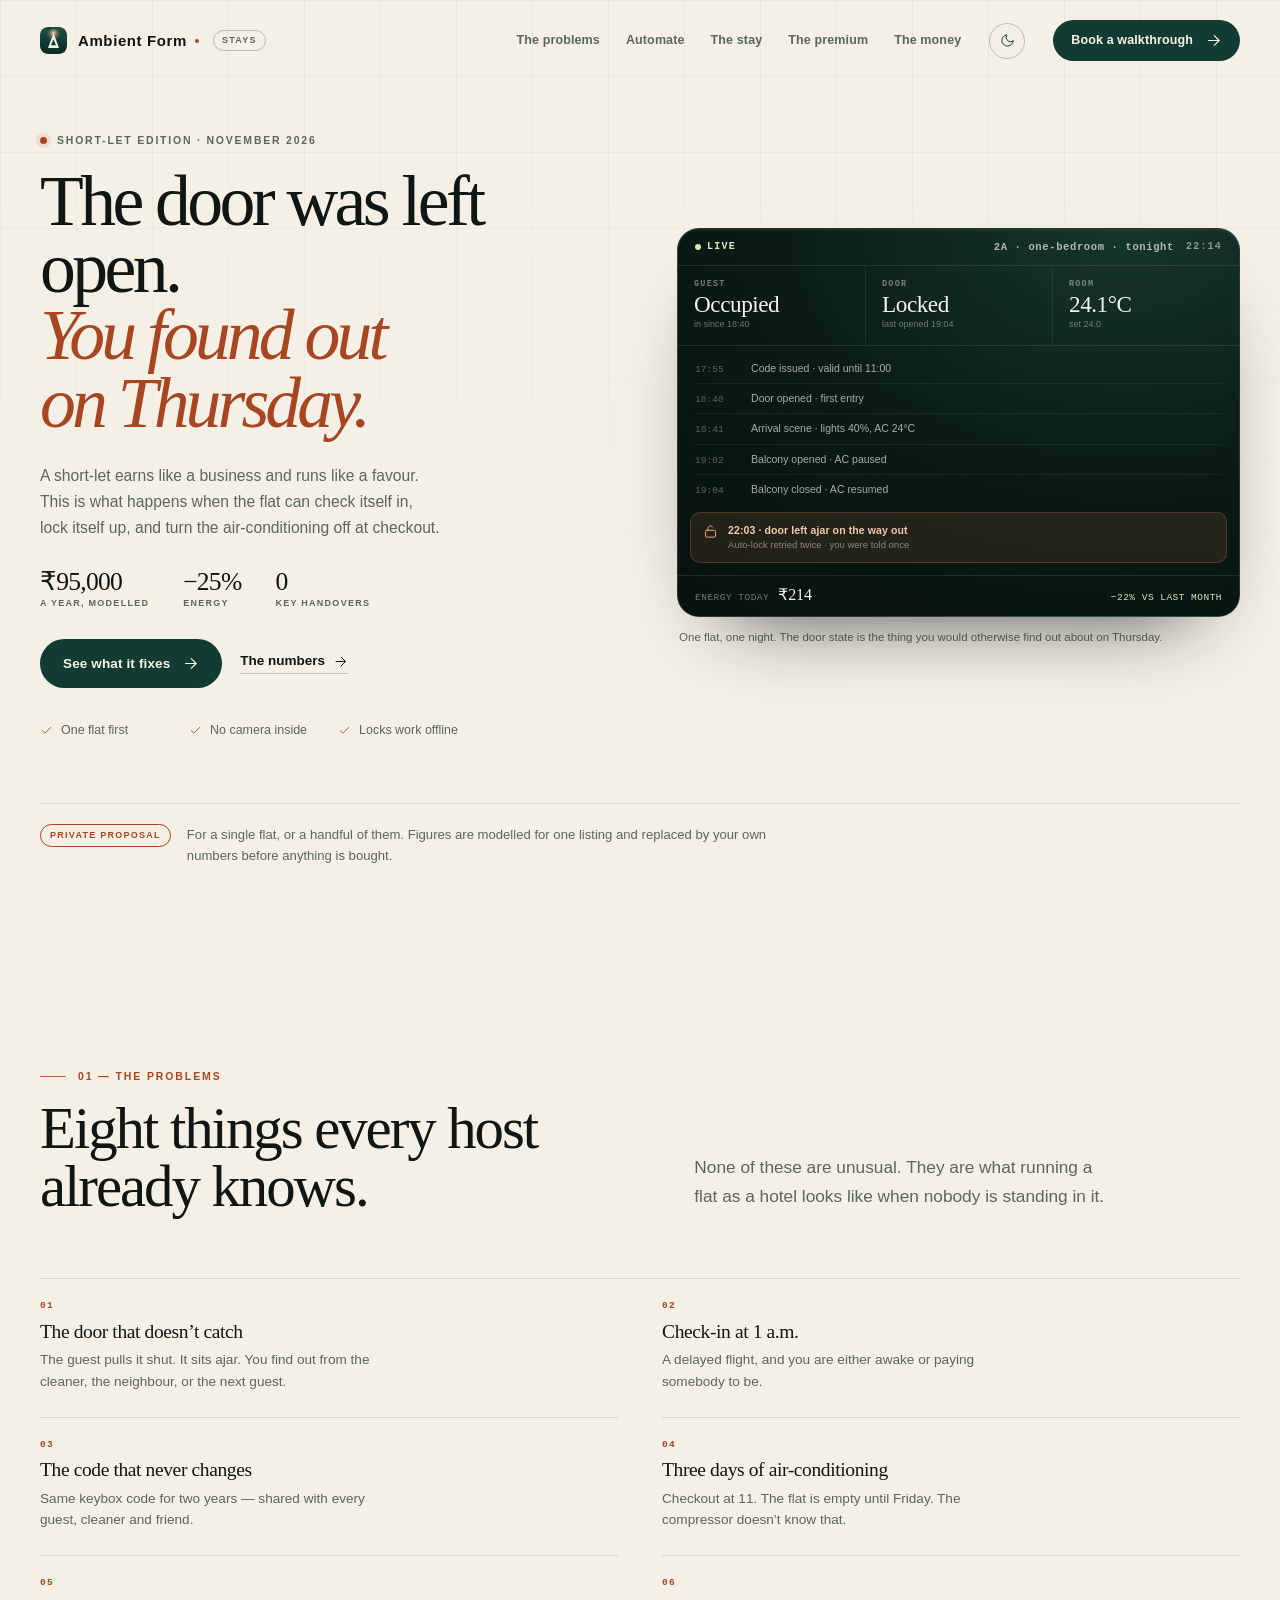
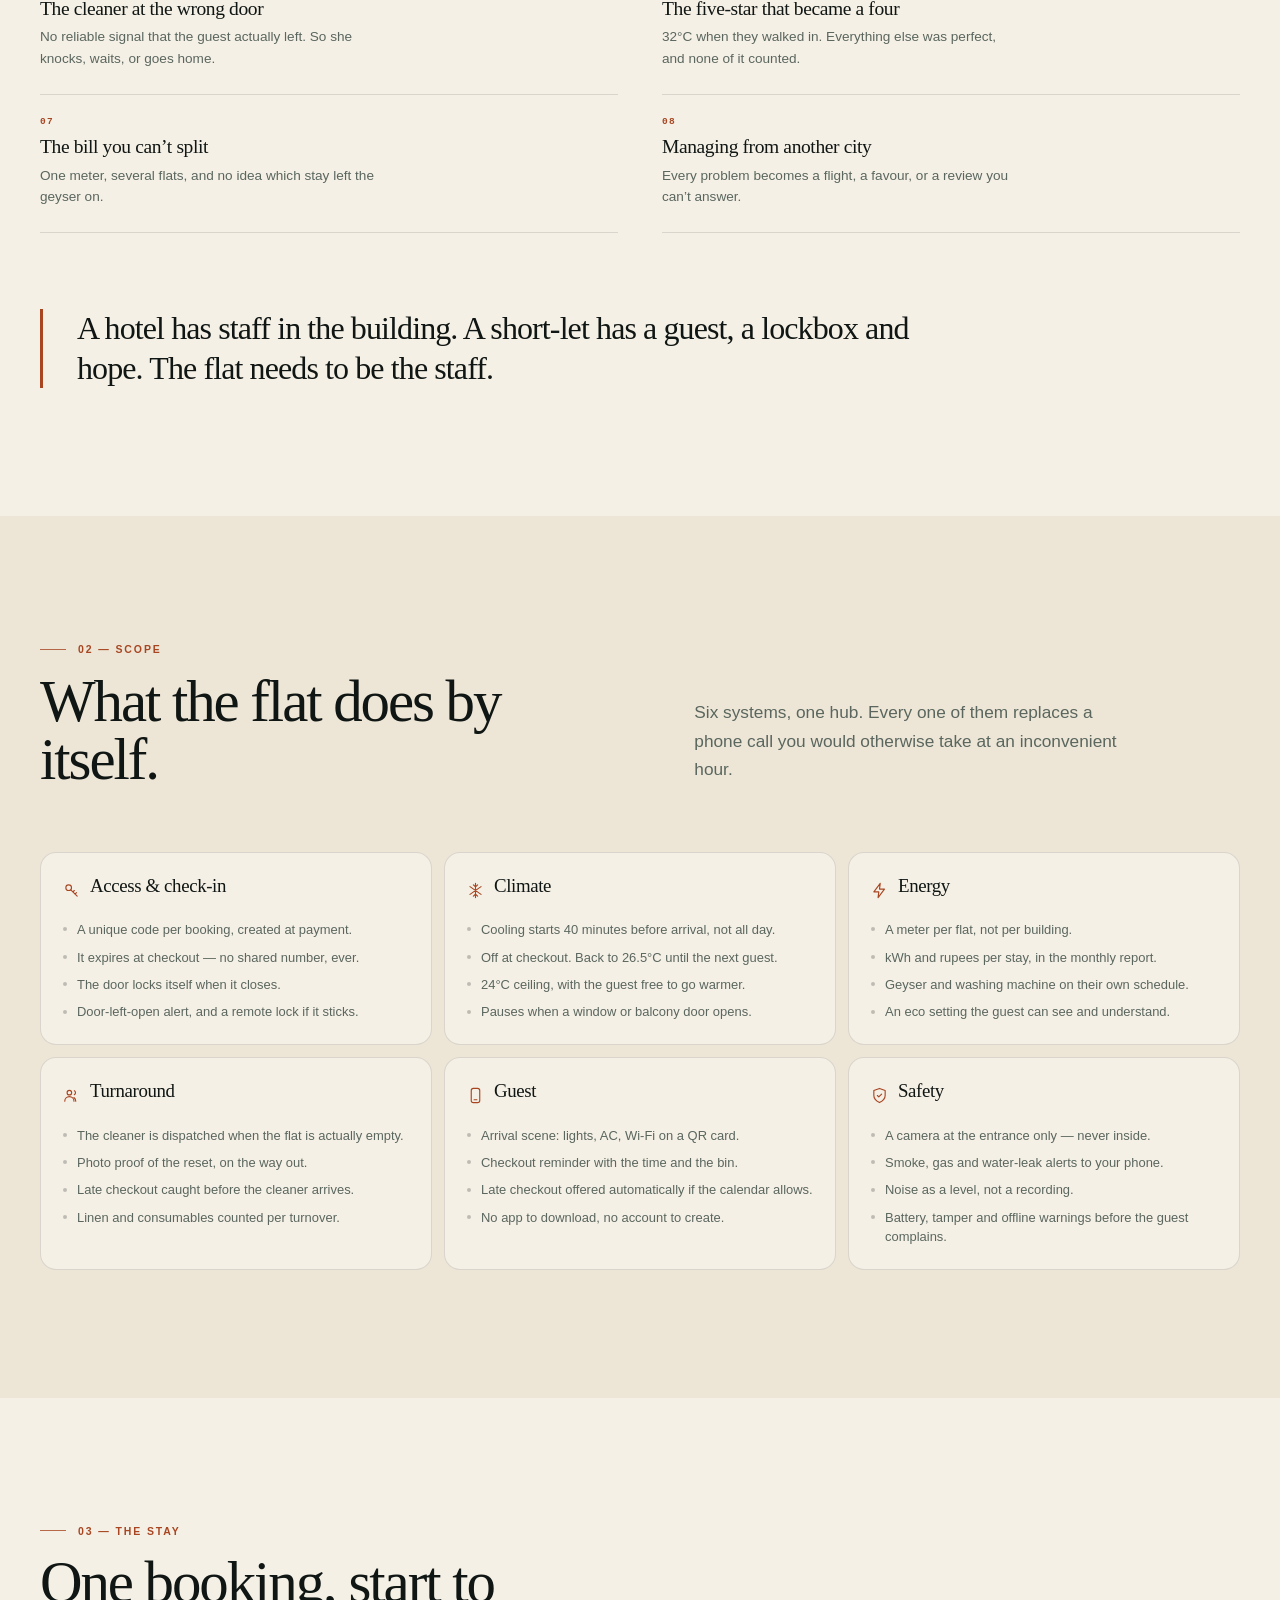
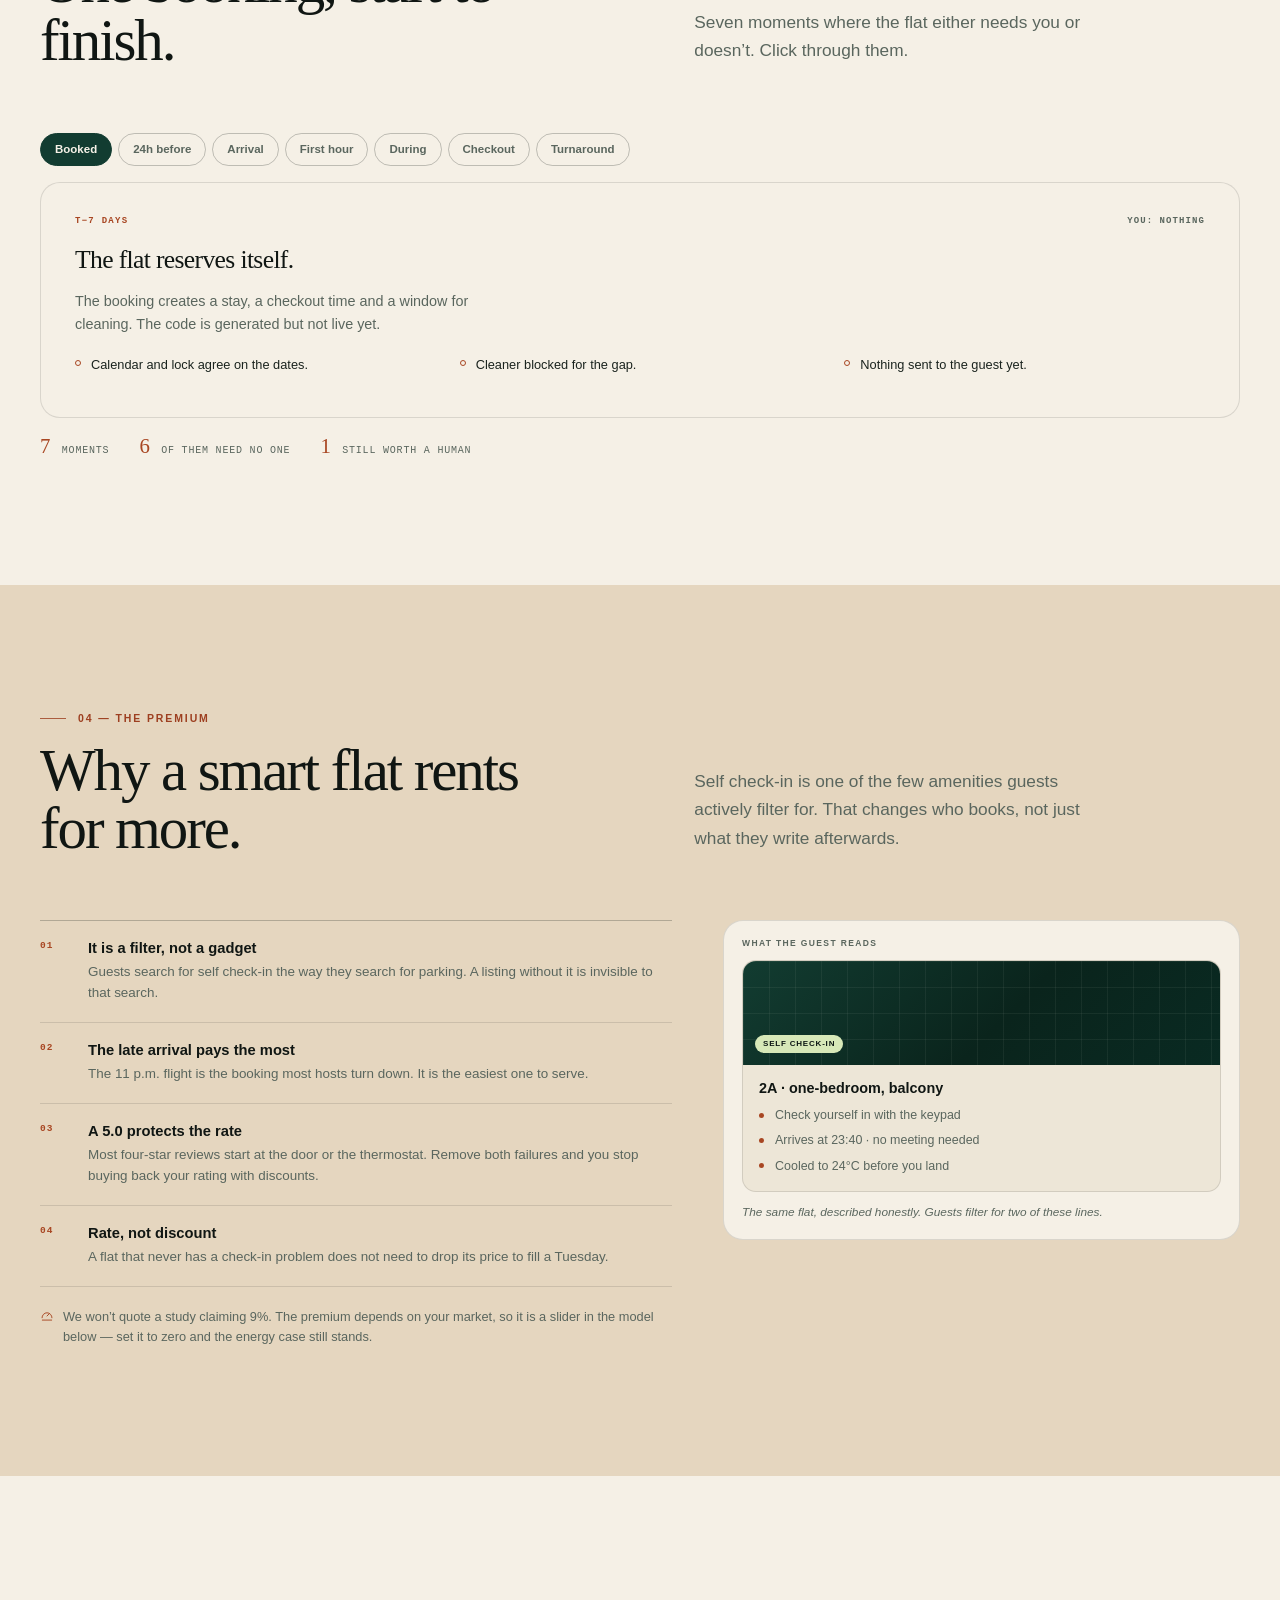
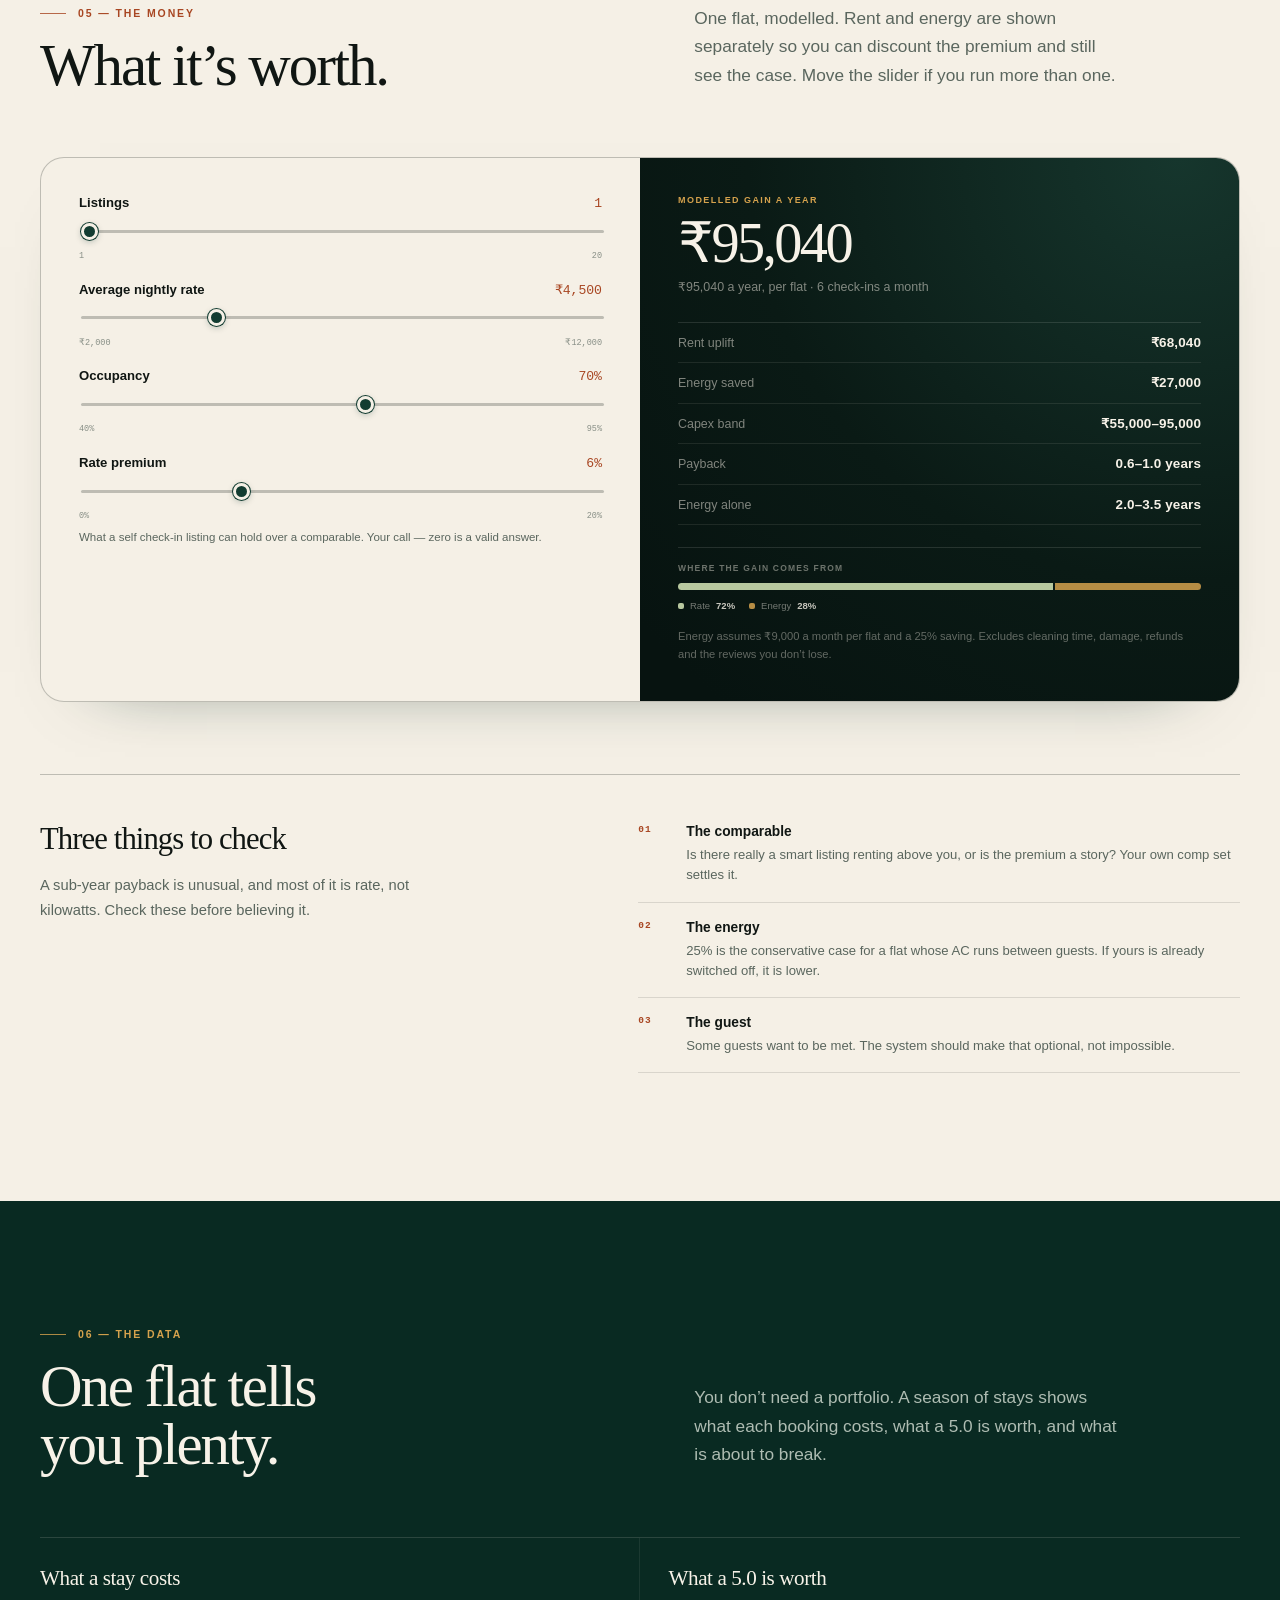
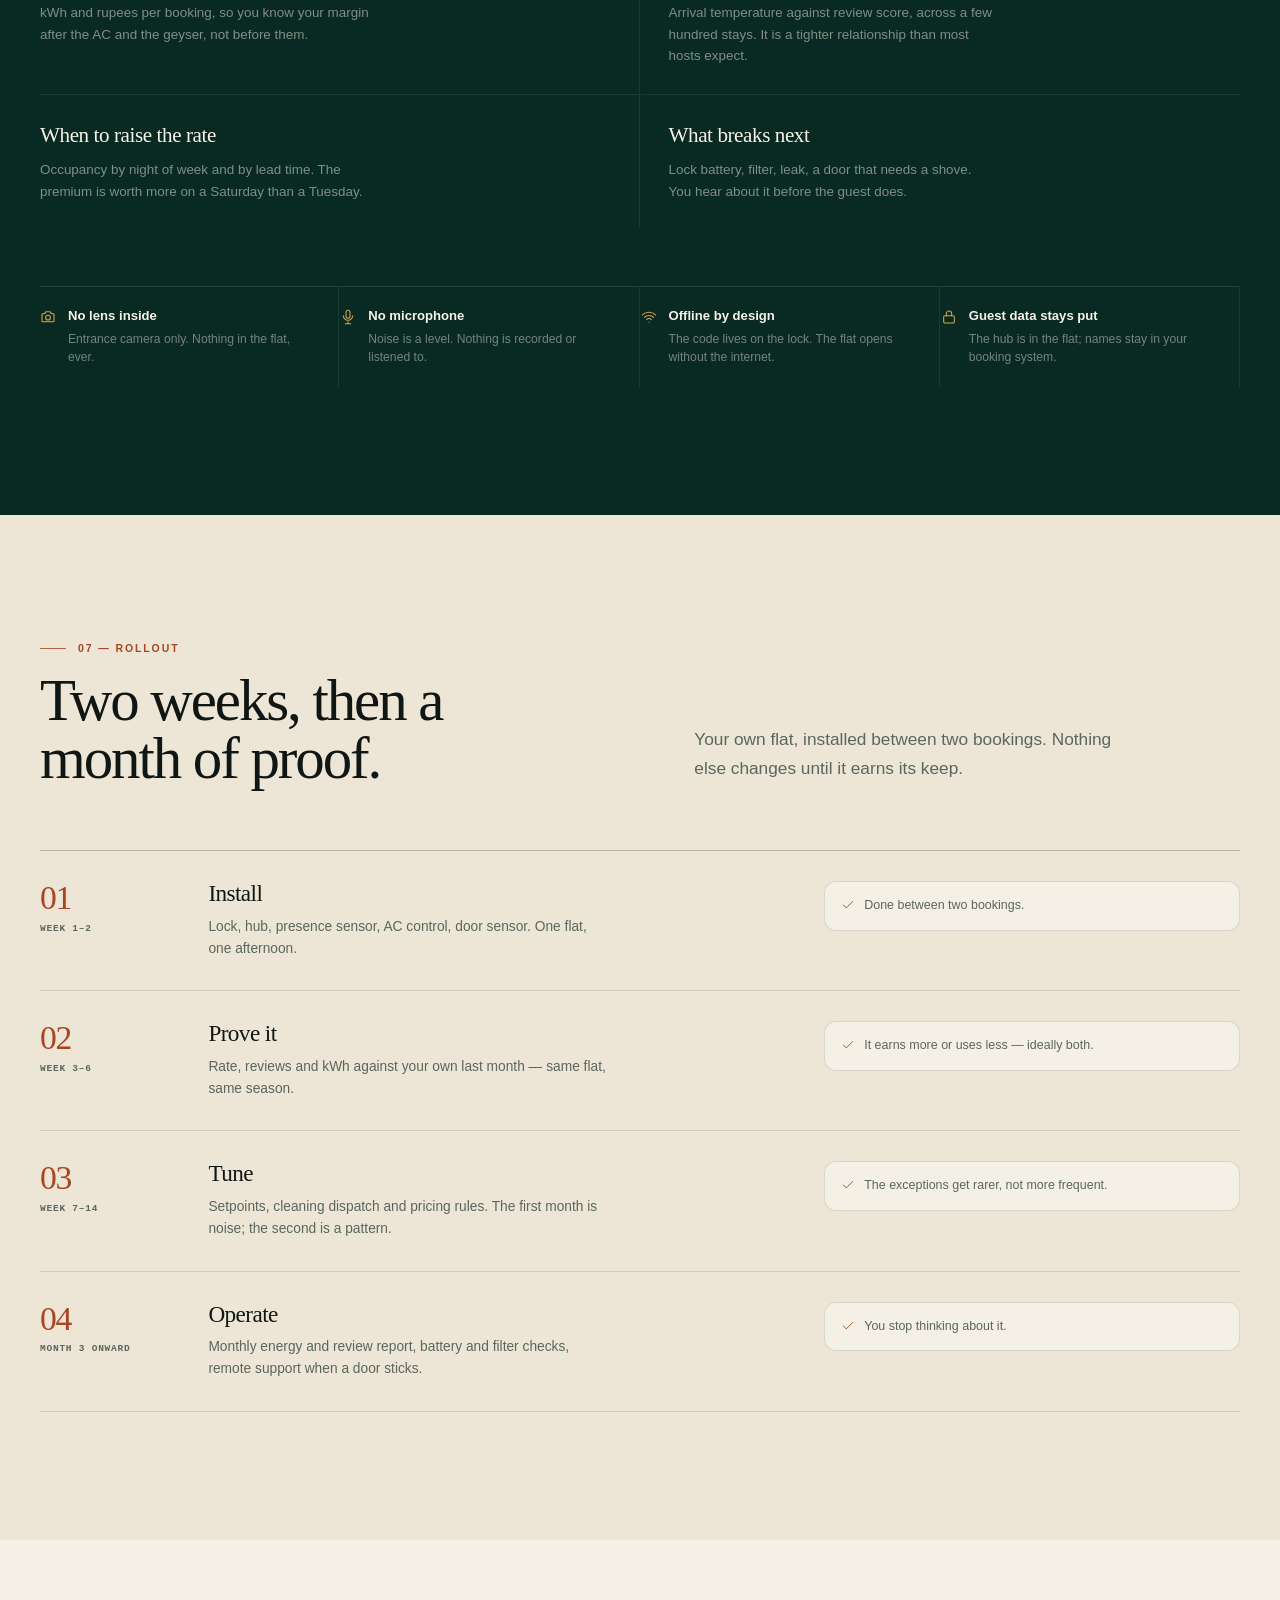
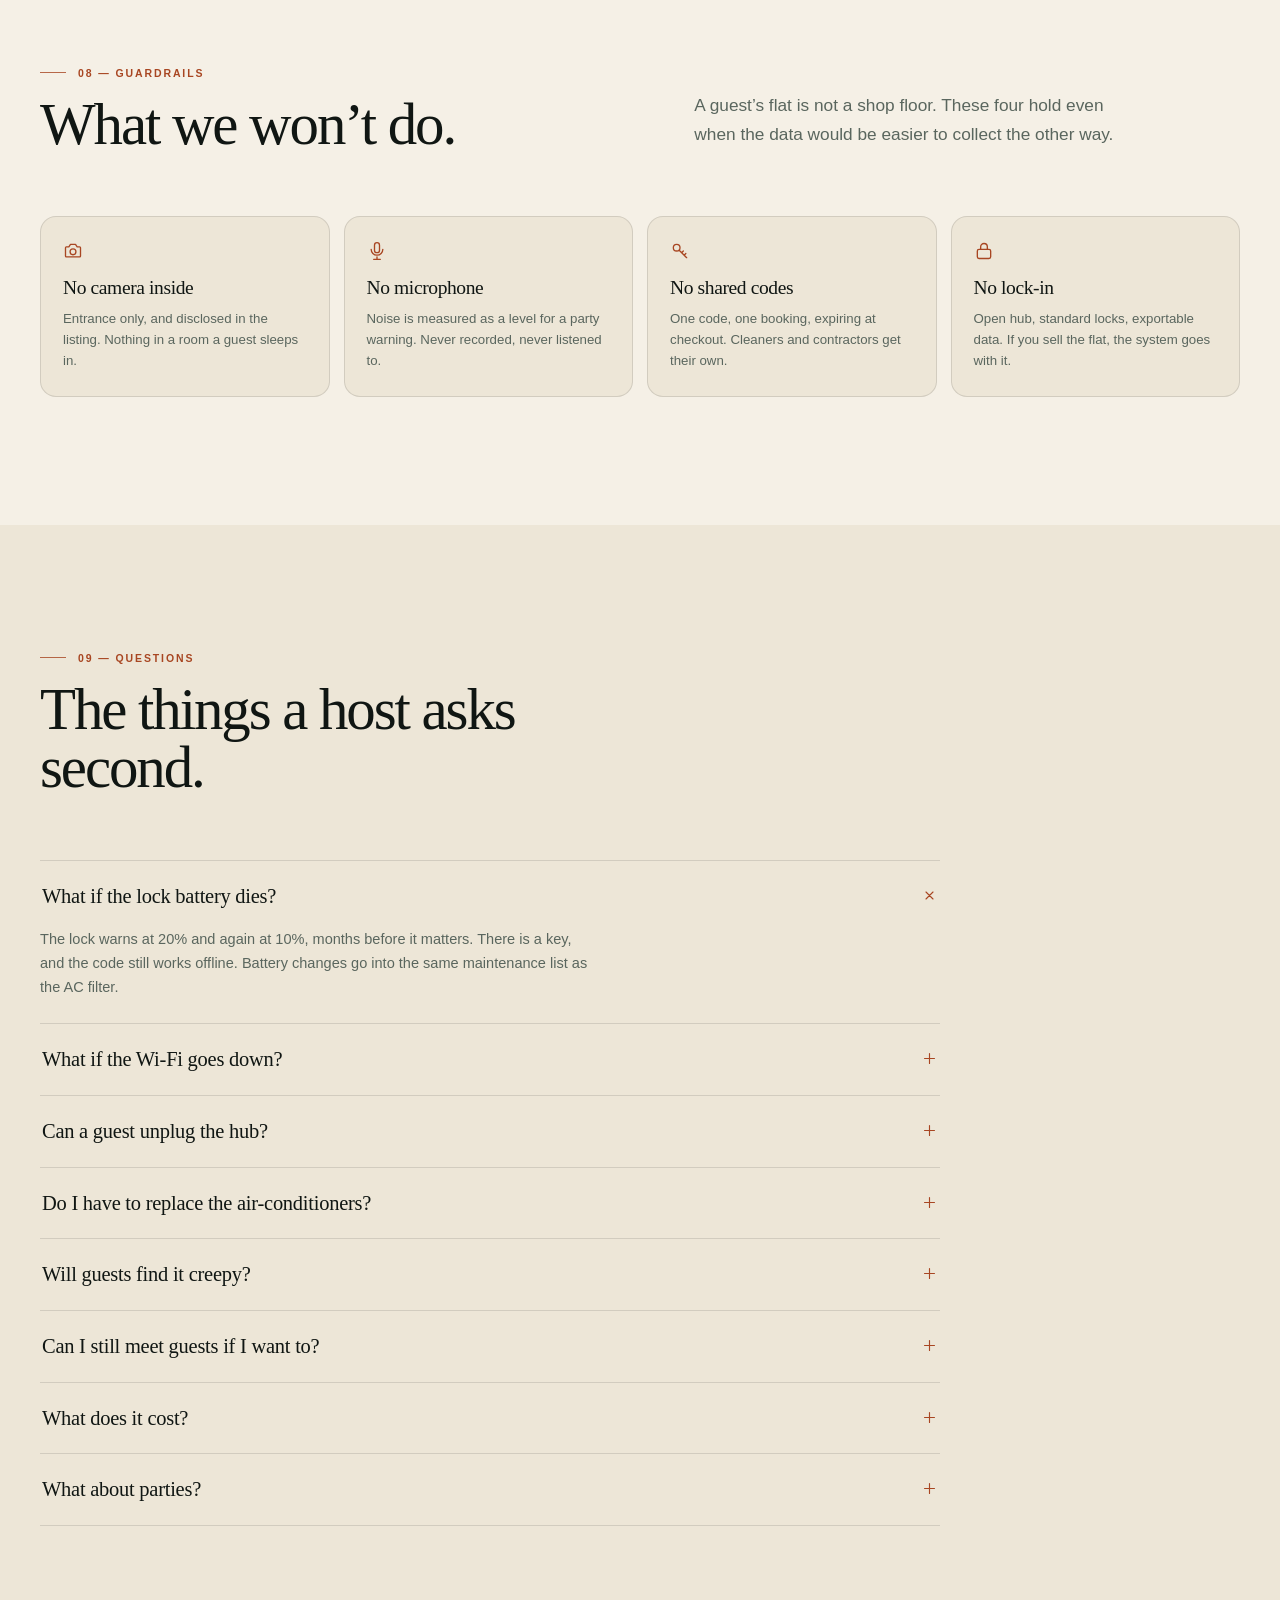
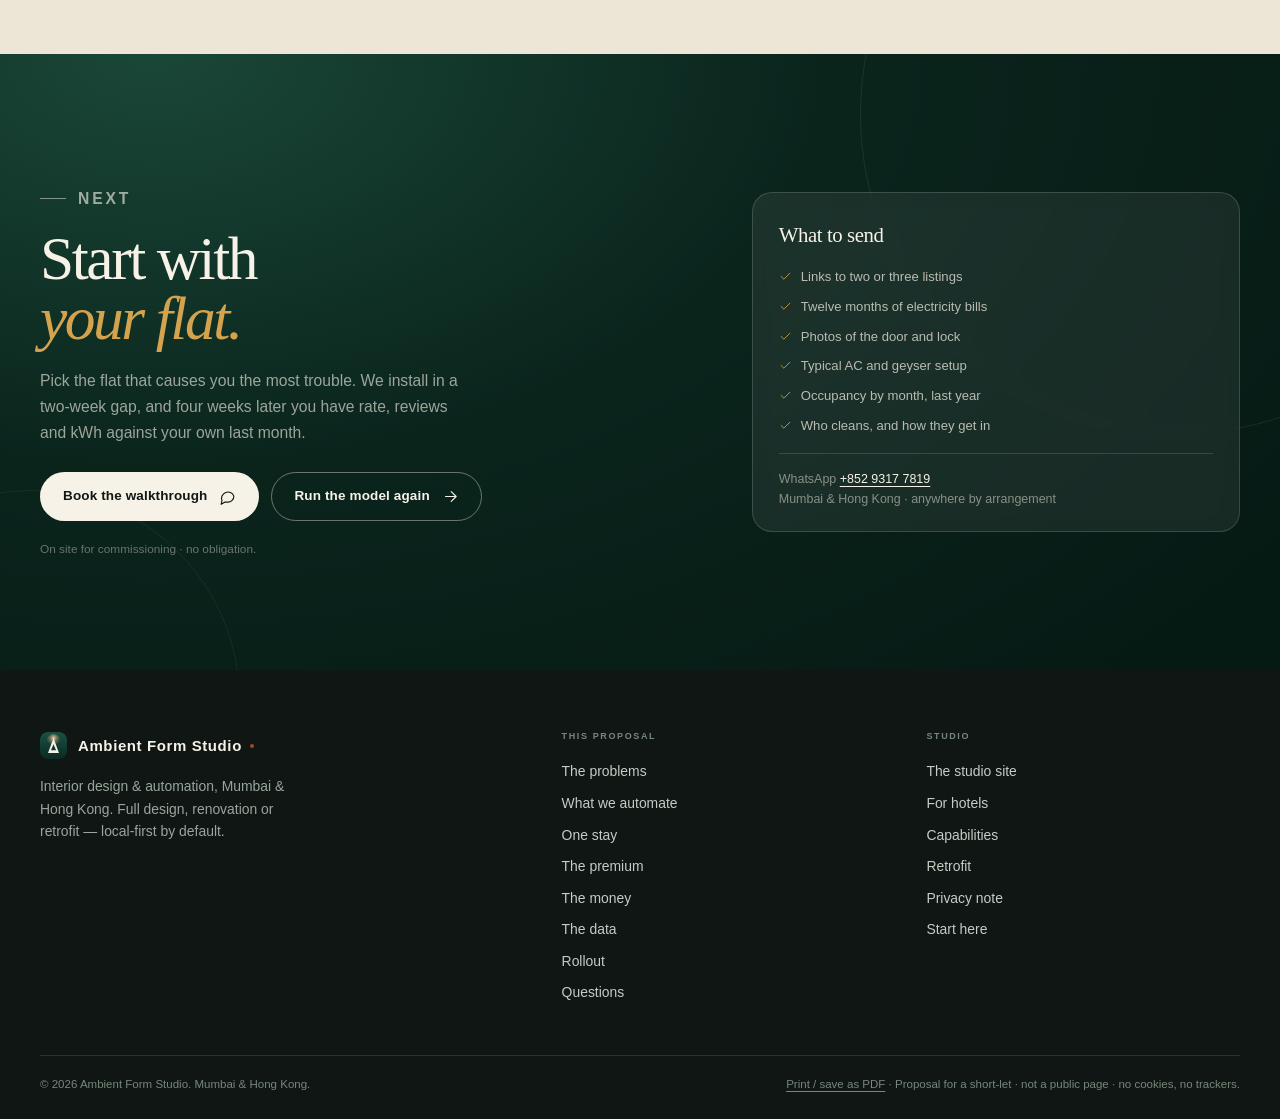
==== commit 14cf09c9: "airbnb: recentre on one flat, not a portfolio Most hosts have a single flat, so a six-listing board " ====
--- a/airbnb/index.html
+++ b/airbnb/index.html
@@ -140,8 +140,8 @@
               off at checkout.
             </p>
             <div class="h-hero__stats">
-              <div><b>₹5.7 lakh</b><span>a year, modelled</span></div>
-              <div><b>−25%</b><span>energy per flat</span></div>
+              <div><b>₹95,000</b><span>a year, modelled</span></div>
+              <div><b>−25%</b><span>energy</span></div>
               <div><b>0</b><span>key handovers</span></div>
             </div>
             <div class="h-hero__actions">
@@ -163,96 +163,41 @@
 
           <div class="h-hero__visual">
             <figure class="ops-fig">
-              <div class="board">
-                <div class="board__bar">
-                  <span class="board__live"><i aria-hidden="true"></i> Live</span>
-                  <span class="board__title">6 listings · one building</span>
-                  <span class="board__time">22:14 IST</span>
+              <div class="flat">
+                <div class="flat__bar">
+                  <span class="flat__live"><i aria-hidden="true"></i> Live</span>
+                  <span class="flat__title">2A · one-bedroom · tonight</span>
+                  <span class="flat__time">22:14</span>
                 </div>
 
-                <div class="board__kpis">
-                  <div class="ops__kpi">
-                    <span>Occupied</span>
-                    <strong>4<small>/6</small></strong>
-                    <em>2 arriving tomorrow</em>
-                  </div>
-                  <div class="ops__kpi">
-                    <span>Tonight</span>
-                    <strong>₹18,400</strong>
-                    <em>₹4,600 avg</em>
-                  </div>
-                  <div class="ops__kpi">
-                    <span>Energy today</span>
-                    <strong>₹1,240</strong>
-                    <em class="is-good">−22% vs last month</em>
+                <div class="flat__state">
+                  <div><span>Guest</span><strong>Occupied</strong><em>in since 18:40</em></div>
+                  <div><span>Door</span><strong>Locked</strong><em>last opened 19:04</em></div>
+                  <div><span>Room</span><strong>24.1°C</strong><em>set 24.0</em></div>
+                </div>
+
+                <ol class="flat__log">
+                  <li><time>17:55</time><span>Code issued · valid until 11:00</span></li>
+                  <li><time>18:40</time><span>Door opened · first entry</span></li>
+                  <li><time>18:41</time><span>Arrival scene · lights 40%, AC 24°C</span></li>
+                  <li><time>19:02</time><span>Balcony opened · AC paused</span></li>
+                  <li><time>19:04</time><span>Balcony closed · AC resumed</span></li>
+                </ol>
+
+                <div class="ops__alert">
+                  <svg class="icon" aria-hidden="true"><use href="#i-unlock"/></svg>
+                  <div>
+                    <strong>22:03 · door left ajar on the way out</strong>
+                    <span>Auto-lock retried twice · you were told once</span>
                   </div>
                 </div>
 
-                <div class="board__grid">
-                  <article class="unit is-occ">
-                    <div class="unit__top"><b>2A</b><span class="unit__pill">Occupied</span></div>
-                    <div class="unit__rows">
-                      <span><svg class="icon" aria-hidden="true"><use href="#i-lock"/></svg> Locked</span>
-                      <span>24.1°C</span>
-                      <span>4.2 kWh</span>
-                    </div>
-                  </article>
-
-                  <article class="unit is-occ">
-                    <div class="unit__top"><b>4A</b><span class="unit__pill">Occupied</span></div>
-                    <div class="unit__rows">
-                      <span><svg class="icon" aria-hidden="true"><use href="#i-lock"/></svg> Locked</span>
-                      <span>23.8°C</span>
-                      <span>3.9 kWh</span>
-                    </div>
-                  </article>
-
-                  <article class="unit is-clean">
-                    <div class="unit__top"><b>3B</b><span class="unit__pill">Cleaning</span></div>
-                    <div class="unit__rows">
-                      <span><svg class="icon" aria-hidden="true"><use href="#i-lock"/></svg> Locked</span>
-                      <span>26.4°C</span>
-                      <span>0.4 kWh</span>
-                    </div>
-                  </article>
-
-                  <article class="unit is-vacant">
-                    <div class="unit__top"><b>1C</b><span class="unit__pill">Vacant</span></div>
-                    <div class="unit__rows">
-                      <span><svg class="icon" aria-hidden="true"><use href="#i-lock"/></svg> Locked</span>
-                      <span>27.0°C</span>
-                      <span>0.2 kWh</span>
-                    </div>
-                  </article>
-
-                  <article class="unit is-arriving">
-                    <div class="unit__top"><b>5B</b><span class="unit__pill">Arriving 16:00</span></div>
-                    <div class="unit__rows">
-                      <span><svg class="icon" aria-hidden="true"><use href="#i-lock"/></svg> Locked</span>
-                      <span>23.5°C</span>
-                      <span>1.8 kWh</span>
-                    </div>
-                  </article>
-
-                  <article class="unit is-alert">
-                    <div class="unit__top"><b>2C</b><span class="unit__pill">Door open</span></div>
-                    <div class="unit__rows">
-                      <span><svg class="icon" aria-hidden="true"><use href="#i-unlock"/></svg> Ajar 22 min</span>
-                      <span>26.9°C</span>
-                      <span>2.1 kWh</span>
-                    </div>
-                  </article>
-                </div>
-
-                <div class="ops__alert">
-                  <svg class="icon" aria-hidden="true"><use href="#i-door"/></svg>
-                  <div>
-                    <strong>2C · door left ajar after checkout</strong>
-                    <span>Auto-lock attempted twice · you can lock it from here</span>
-                  </div>
+                <div class="flat__foot">
+                  <span>Energy today <b>₹214</b></span>
+                  <span class="is-good">−22% vs last month</span>
                 </div>
               </div>
-              <figcaption class="ops__caption">Six flats, one screen. The door state is the one that matters at 22:14.</figcaption>
+              <figcaption class="ops__caption">One flat, one night. The door state is the thing you would otherwise find out about on Thursday.</figcaption>
             </figure>
           </div>
         </div>
@@ -260,8 +205,8 @@
         <div class="h-hero__note">
           <span class="h-hero__note-tag">Private proposal</span>
           <p>
-            For a short-let host or small operator. Figures are modelled for a six-listing
-            portfolio and replaced by your own numbers before anything is bought.
+            For a single flat, or a handful of them. Figures are modelled for one listing and
+            replaced by your own numbers before anything is bought.
           </p>
         </div>
       </div>
@@ -541,8 +486,8 @@
             <h2>What it’s worth.</h2>
           </div>
           <p class="lede">
-            A six-flat portfolio, modelled. Rent and energy are shown separately so you can
-            discount the premium and still see the case.
+            One flat, modelled. Rent and energy are shown separately so you can discount the
+            premium and still see the case. Move the slider if you run more than one.
           </p>
         </div>
 
@@ -551,9 +496,9 @@
             <div class="field">
               <div class="field__row">
                 <label for="listings">Listings</label>
-                <output class="field__val" data-out="listings" for="listings">6</output>
+                <output class="field__val" data-out="listings" for="listings">1</output>
               </div>
-              <input id="listings" type="range" min="1" max="20" step="1" value="6" data-input="listings" />
+              <input id="listings" type="range" min="1" max="20" step="1" value="1" data-input="listings" />
               <div class="field__scale" aria-hidden="true"><span>1</span><span>20</span></div>
             </div>
 
@@ -588,13 +533,13 @@
 
           <div class="model__out" aria-live="polite">
             <p class="model__label">Modelled gain a year</p>
-            <p class="model__big"><span data-out="total">₹5.7 lakh</span></p>
-            <p class="model__sub"><span data-out="perListing">₹95,040</span> a flat · <span data-out="handovers">36</span> check-ins a month</p>
+            <p class="model__big"><span data-out="total">₹95,040</span></p>
+            <p class="model__sub"><span data-out="perListing">₹95,040</span> a year, per flat · <span data-out="handovers">6</span> check-ins a month</p>
 
             <div class="model__rows">
-              <div><span>Rent uplift</span><strong data-out="rent">₹4.1 lakh</strong></div>
-              <div><span>Energy saved</span><strong data-out="energy">₹1.6 lakh</strong></div>
-              <div><span>Capex band</span><strong data-out="capex">₹3.3–5.7 lakh</strong></div>
+              <div><span>Rent uplift</span><strong data-out="rent">₹68,040</strong></div>
+              <div><span>Energy saved</span><strong data-out="energy">₹27,000</strong></div>
+              <div><span>Capex band</span><strong data-out="capex">₹55,000–95,000</strong></div>
               <div><span>Payback</span><strong data-out="payback">0.6–1.0 years</strong></div>
               <div><span>Energy alone</span><strong data-out="paybackEnergy">2.0–3.5 years</strong></div>
             </div>
@@ -640,17 +585,17 @@
         <div class="section__head">
           <div>
             <p class="kicker kicker--light">06 — The data</p>
-            <h2>Six flats is enough<br />to learn something.</h2>
+            <h2>One flat tells<br />you plenty.</h2>
           </div>
           <p class="lede lede--light">
-            One flat tells you about one flat. A portfolio tells you which decisions make money.
+            You don’t need a portfolio. A season of stays shows what each booking costs, what a 5.0 is worth, and what is about to break.
           </p>
         </div>
 
         <div class="learn">
           <article>
-            <h3>Which flat is expensive</h3>
-            <p>kWh per stay, by listing. The one with the old AC shows up in week two — not in the annual bill.</p>
+            <h3>What a stay costs</h3>
+            <p>kWh and rupees per booking, so you know your margin after the AC and the geyser, not before them.</p>
           </article>
           <article>
             <h3>What a 5.0 is worth</h3>
@@ -681,11 +626,11 @@
         <div class="section__head">
           <div>
             <p class="kicker">07 — Rollout</p>
-            <h2>One flat, then the portfolio.</h2>
+            <h2>Two weeks, then a month of proof.</h2>
           </div>
           <p class="lede">
-            Two weeks to install, four weeks to prove it. Nothing else changes until the first
-            flat earns its keep.
+            Your own flat, installed between two bookings. Nothing else changes until it
+            earns its keep.
           </p>
         </div>
 
@@ -693,26 +638,26 @@
           <li class="phase">
             <div class="phase__meta"><span class="phase__num">01</span><span class="phase__when">Week 1–2</span></div>
             <div class="phase__body">
-              <h3>One flat</h3>
-              <p>Lock, hub, presence sensor, AC control, door sensor. A flat you can lose for a fortnight.</p>
-            </div>
-            <p class="phase__gate"><svg class="icon" aria-hidden="true"><use href="#i-check"/></svg> Installed without a guest noticing.</p>
+              <h3>Install</h3>
+              <p>Lock, hub, presence sensor, AC control, door sensor. One flat, one afternoon.</p>
+            </div>
+            <p class="phase__gate"><svg class="icon" aria-hidden="true"><use href="#i-check"/></svg> Done between two bookings.</p>
           </li>
           <li class="phase">
             <div class="phase__meta"><span class="phase__num">02</span><span class="phase__when">Week 3–6</span></div>
             <div class="phase__body">
               <h3>Prove it</h3>
-              <p>Rate, reviews and kWh on that flat against the others. Same season, same city, same guests.</p>
+              <p>Rate, reviews and kWh against your own last month — same flat, same season.</p>
             </div>
             <p class="phase__gate"><svg class="icon" aria-hidden="true"><use href="#i-check"/></svg> It earns more or uses less — ideally both.</p>
           </li>
           <li class="phase">
             <div class="phase__meta"><span class="phase__num">03</span><span class="phase__when">Week 7–14</span></div>
             <div class="phase__body">
-              <h3>The rest</h3>
-              <p>A flat a week, same kit, same dashboard. Your cleaner learns one routine, not six.</p>
-            </div>
-            <p class="phase__gate"><svg class="icon" aria-hidden="true"><use href="#i-check"/></svg> Every flat signed off before the next.</p>
+              <h3>Tune</h3>
+              <p>Setpoints, cleaning dispatch and pricing rules. The first month is noise; the second is a pattern.</p>
+            </div>
+            <p class="phase__gate"><svg class="icon" aria-hidden="true"><use href="#i-check"/></svg> The exceptions get rarer, not more frequent.</p>
           </li>
           <li class="phase">
             <div class="phase__meta"><span class="phase__num">04</span><span class="phase__when">Month 3 onward</span></div>
@@ -720,7 +665,7 @@
               <h3>Operate</h3>
               <p>Monthly energy and review report, battery and filter checks, remote support when a door sticks.</p>
             </div>
-            <p class="phase__gate"><svg class="icon" aria-hidden="true"><use href="#i-check"/></svg> The exceptions get rarer, not more frequent.</p>
+            <p class="phase__gate"><svg class="icon" aria-hidden="true"><use href="#i-check"/></svg> You stop thinking about it.</p>
           </li>
         </ol>
       </div>
@@ -817,10 +762,10 @@
       <div class="wrap h-cta__inner">
         <div class="h-cta__copy">
           <p class="kicker kicker--light">Next</p>
-          <h2>Start with one flat,<br /><em>not the portfolio.</em></h2>
+          <h2>Start with<br /><em>your flat.</em></h2>
           <p>
             Pick the flat that causes you the most trouble. We install in a two-week gap, and
-            four weeks later you have rate, reviews and kWh to compare against the others.
+            four weeks later you have rate, reviews and kWh against your own last month.
           </p>
           <div class="h-cta__actions">
             <a class="btn btn--light" href="https://wa.me/85293177819?text=Hi%20Ambient%20Form%2C%20I%27d%20like%20to%20automate%20one%20of%20my%20short-let%20flats." target="_blank" rel="noopener">
@@ -892,7 +837,7 @@
         <span>© <span id="year">2026</span> Ambient Form Studio. Mumbai &amp; Hong Kong.</span>
         <span>
           <button class="print-btn" type="button" data-print>Print / save as PDF</button>
-          · Proposal for a short-let portfolio · not a public page · no cookies, no trackers.
+          · Proposal for a short-let · not a public page · no cookies, no trackers.
         </span>
       </div>
     </div>
--- a/airbnb/airbnb.css
+++ b/airbnb/airbnb.css
@@ -3,8 +3,8 @@
    Shared components (hero, model, guard, phase, gov) come from proposal.css.
    ========================================================================== */
 
-/* ---------- the portfolio board in the hero ---------- */
-.board {
+/* ---------- one flat, tonight ---------- */
+.flat {
   position: relative;
   margin: 0;
   background: radial-gradient(120% 120% at 80% 0%, #16362d 0%, #0a1a15 55%, #071310 100%);
@@ -14,7 +14,7 @@
   overflow: hidden;
   box-shadow: 0 40px 80px -50px rgba(7, 19, 16, 0.9), 0 2px 0 rgba(255, 255, 255, 0.04) inset;
 }
-.board__bar {
+.flat__bar {
   display: flex;
   align-items: center;
   gap: 12px;
@@ -25,107 +25,109 @@
   text-transform: uppercase;
   color: rgba(247, 242, 232, 0.55);
 }
-.board__live {
+.flat__live {
   display: inline-flex;
   align-items: center;
   gap: 6px;
   color: var(--lime);
 }
-.board__live i {
+.flat__live i {
   width: 6px;
   height: 6px;
   border-radius: 50%;
   background: currentColor;
   animation: ops-pulse 2.6s ease-in-out infinite;
 }
-.board__title {
+.flat__title {
   margin-left: auto;
   color: rgba(247, 242, 232, 0.7);
   letter-spacing: 0.06em;
   text-transform: none;
   font-size: 10.5px;
 }
-.board__time {
+.flat__time {
   font-variant-numeric: tabular-nums;
 }
-.board__kpis {
+.flat__state {
   display: grid;
   grid-template-columns: repeat(3, minmax(0, 1fr));
   border-bottom: 1px solid rgba(247, 242, 232, 0.1);
 }
-.board__grid {
-  display: grid;
-  grid-template-columns: repeat(2, minmax(0, 1fr));
-  gap: 7px;
-  padding: 12px;
-}
-.unit {
-  border: 1px solid rgba(247, 242, 232, 0.1);
-  border-radius: 11px;
-  padding: 10px 12px;
-  background: rgba(247, 242, 232, 0.03);
-}
-.unit__top {
-  display: flex;
-  align-items: center;
+.flat__state > div {
+  padding: 14px 16px;
+  display: grid;
+  gap: 3px;
+  min-width: 0;
+}
+.flat__state > div + div {
+  border-left: 1px solid rgba(247, 242, 232, 0.08);
+}
+.flat__state span {
+  font: 600 8.5px/1 var(--mono);
+  letter-spacing: 0.14em;
+  text-transform: uppercase;
+  color: rgba(247, 242, 232, 0.45);
+}
+.flat__state strong {
+  font-family: var(--serif);
+  font-weight: 400;
+  font-size: clamp(1.1rem, 2.4vw, 1.45rem);
+  line-height: 1.05;
+  letter-spacing: -0.02em;
+  font-variant-numeric: tabular-nums;
+}
+.flat__state em {
+  font-style: normal;
+  font: 500 9px/1.25 var(--sans);
+  color: rgba(247, 242, 232, 0.42);
+}
+.flat__log {
+  list-style: none;
+  margin: 0;
+  padding: 8px 17px;
+}
+.flat__log li {
+  display: grid;
+  grid-template-columns: 44px minmax(0, 1fr);
+  gap: 12px;
+  align-items: baseline;
+  padding: 7px 0;
+  border-bottom: 1px solid rgba(247, 242, 232, 0.06);
+}
+.flat__log li:last-child {
+  border-bottom: 0;
+}
+.flat__log time {
+  font: 500 9.5px/1.3 var(--mono);
+  color: rgba(247, 242, 232, 0.35);
+  font-variant-numeric: tabular-nums;
+}
+.flat__log span {
+  font: 500 10.5px/1.45 var(--sans);
+  color: rgba(247, 242, 232, 0.68);
+}
+.flat__foot {
+  display: flex;
+  align-items: baseline;
   justify-content: space-between;
-  gap: 8px;
-  margin-bottom: 8px;
-}
-.unit__top b {
-  font: 600 12.5px/1 var(--mono);
-  letter-spacing: 0.06em;
-}
-.unit__pill {
-  font: 650 7.5px/1 var(--sans);
-  letter-spacing: 0.09em;
-  text-transform: uppercase;
-  padding: 4px 6px;
-  border-radius: 999px;
-  border: 1px solid rgba(215, 232, 184, 0.25);
+  gap: 12px;
+  padding: 11px 17px 13px;
+  border-top: 1px solid rgba(247, 242, 232, 0.1);
+  font: 500 9.5px/1 var(--mono);
+  letter-spacing: 0.05em;
+  text-transform: uppercase;
+  color: rgba(247, 242, 232, 0.45);
+}
+.flat__foot b {
+  font-family: var(--serif);
+  font-size: 1rem;
+  font-weight: 400;
+  letter-spacing: -0.01em;
+  color: var(--cream);
+  margin-left: 3px;
+}
+.flat__foot .is-good {
   color: var(--lime);
-  white-space: nowrap;
-}
-.unit__rows {
-  display: flex;
-  align-items: center;
-  justify-content: space-between;
-  gap: 6px;
-  font: 500 9px/1.2 var(--mono);
-  color: rgba(247, 242, 232, 0.5);
-}
-.unit__rows span {
-  display: inline-flex;
-  align-items: center;
-  gap: 4px;
-  white-space: nowrap;
-}
-.unit__rows .icon {
-  width: 10px;
-  height: 10px;
-}
-.unit.is-occ .unit__pill {
-  background: rgba(215, 232, 184, 0.12);
-}
-.unit.is-clean .unit__pill,
-.unit.is-arriving .unit__pill {
-  border-color: rgba(213, 162, 77, 0.3);
-  color: var(--gold);
-}
-.unit.is-vacant .unit__pill {
-  border-color: rgba(247, 242, 232, 0.18);
-  color: rgba(247, 242, 232, 0.5);
-}
-.unit.is-alert {
-  border-color: rgba(229, 131, 79, 0.45);
-  background: rgba(229, 131, 79, 0.08);
-}
-.unit.is-alert .unit__pill {
-  border-color: rgba(229, 131, 79, 0.4);
-  color: #e5a882;
-}
-.unit.is-alert .unit__rows span:first-child {
-  color: #e5a882;
 }
 
 /* ---------- the eight problems ---------- */
@@ -528,23 +530,24 @@
   .learn article:nth-child(2n + 1) {
     padding-left: 0;
   }
-  .board__grid {
-    grid-template-columns: 1fr 1fr;
-  }
-  .unit__rows {
+}
+
+@media (max-width: 480px) {
+  .flat__state > div {
+    padding: 12px 10px;
+  }
+  .flat__state strong {
+    font-size: 1rem;
+  }
+  .flat__state em {
     font-size: 8.5px;
   }
-}
-
-@media (max-width: 480px) {
-  .board__kpis .ops__kpi {
-    padding: 10px 8px;
-  }
-  .board__kpis .ops__kpi strong {
-    font-size: 1rem;
-  }
-  .board__kpis .ops__kpi em {
-    font-size: 8px;
+  .flat__log {
+    padding-inline: 13px;
+  }
+  .flat__log li {
+    grid-template-columns: 38px minmax(0, 1fr);
+    gap: 9px;
   }
   .stay__step {
     padding: 9px 11px;
@@ -559,8 +562,7 @@
 }
 
 @media print {
-  .stay__steps,
-  .board {
+  .stay__steps {
     display: none !important;
   }
 }
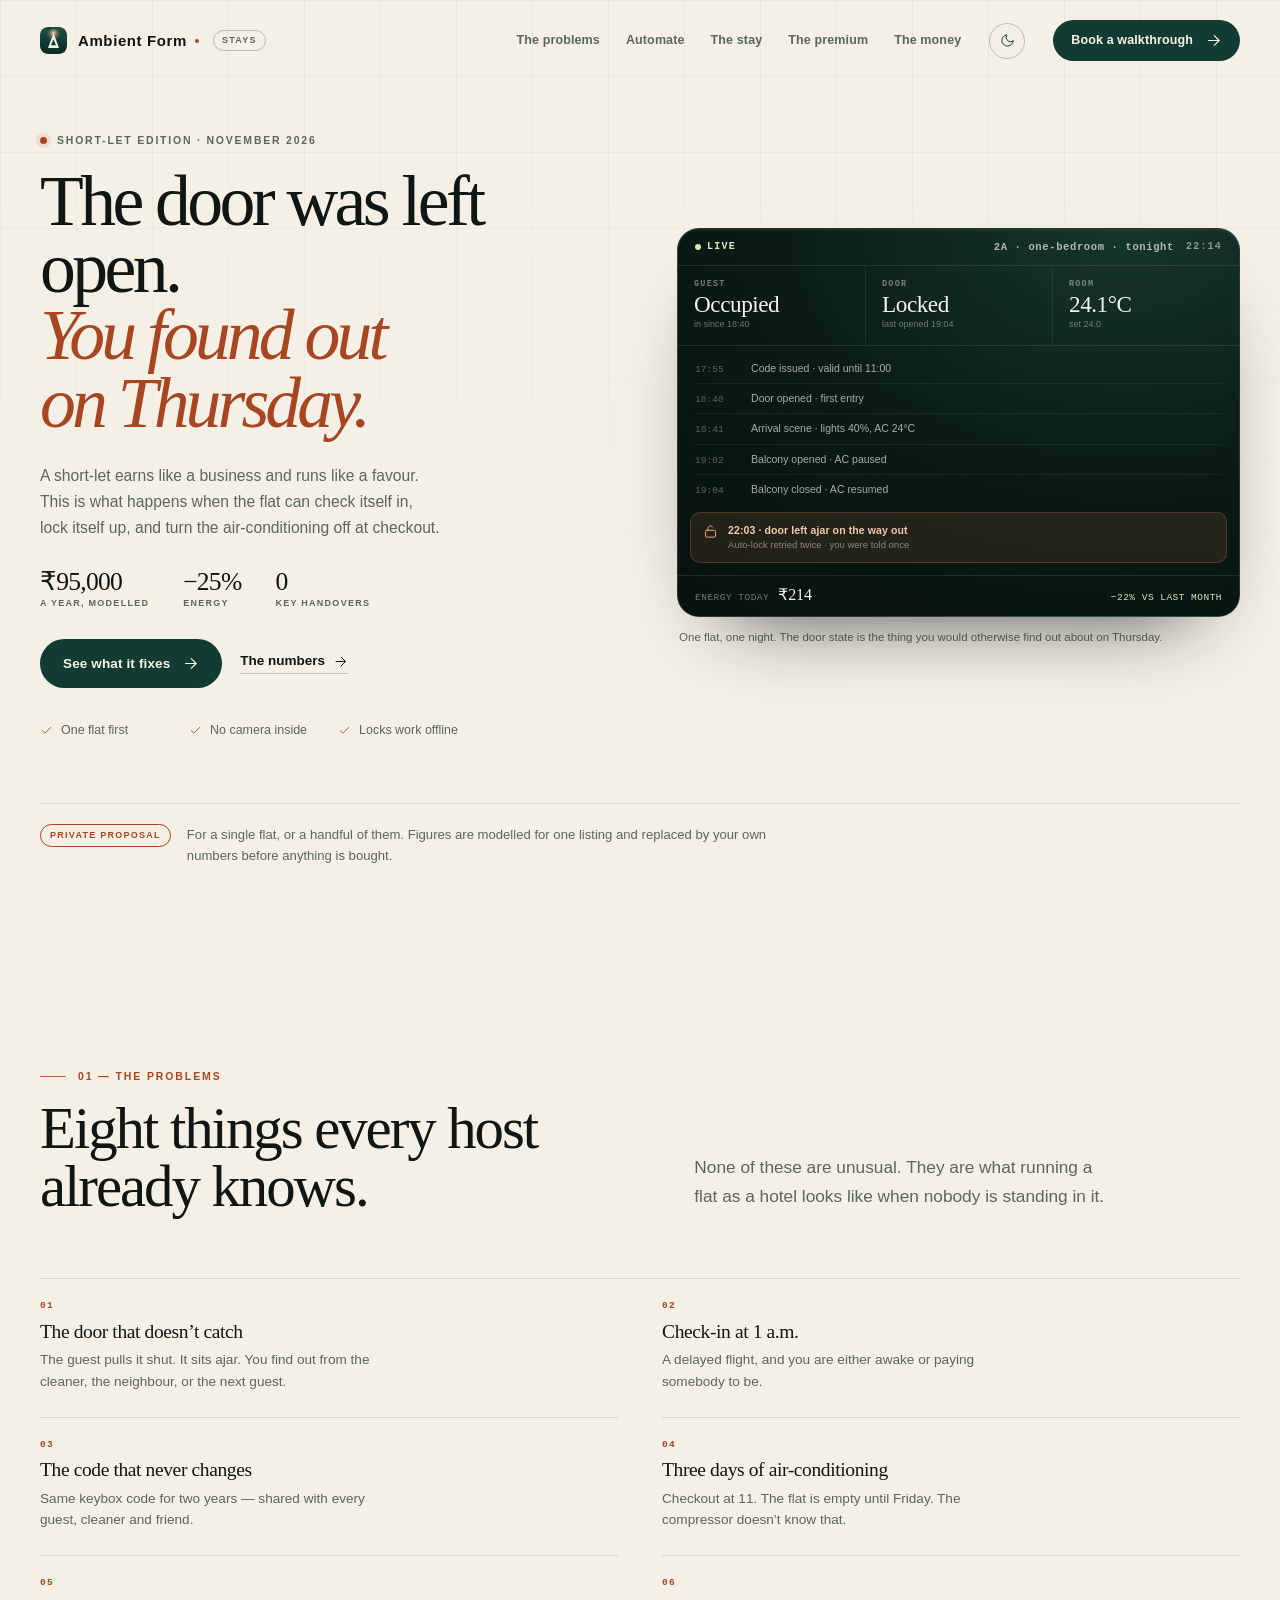
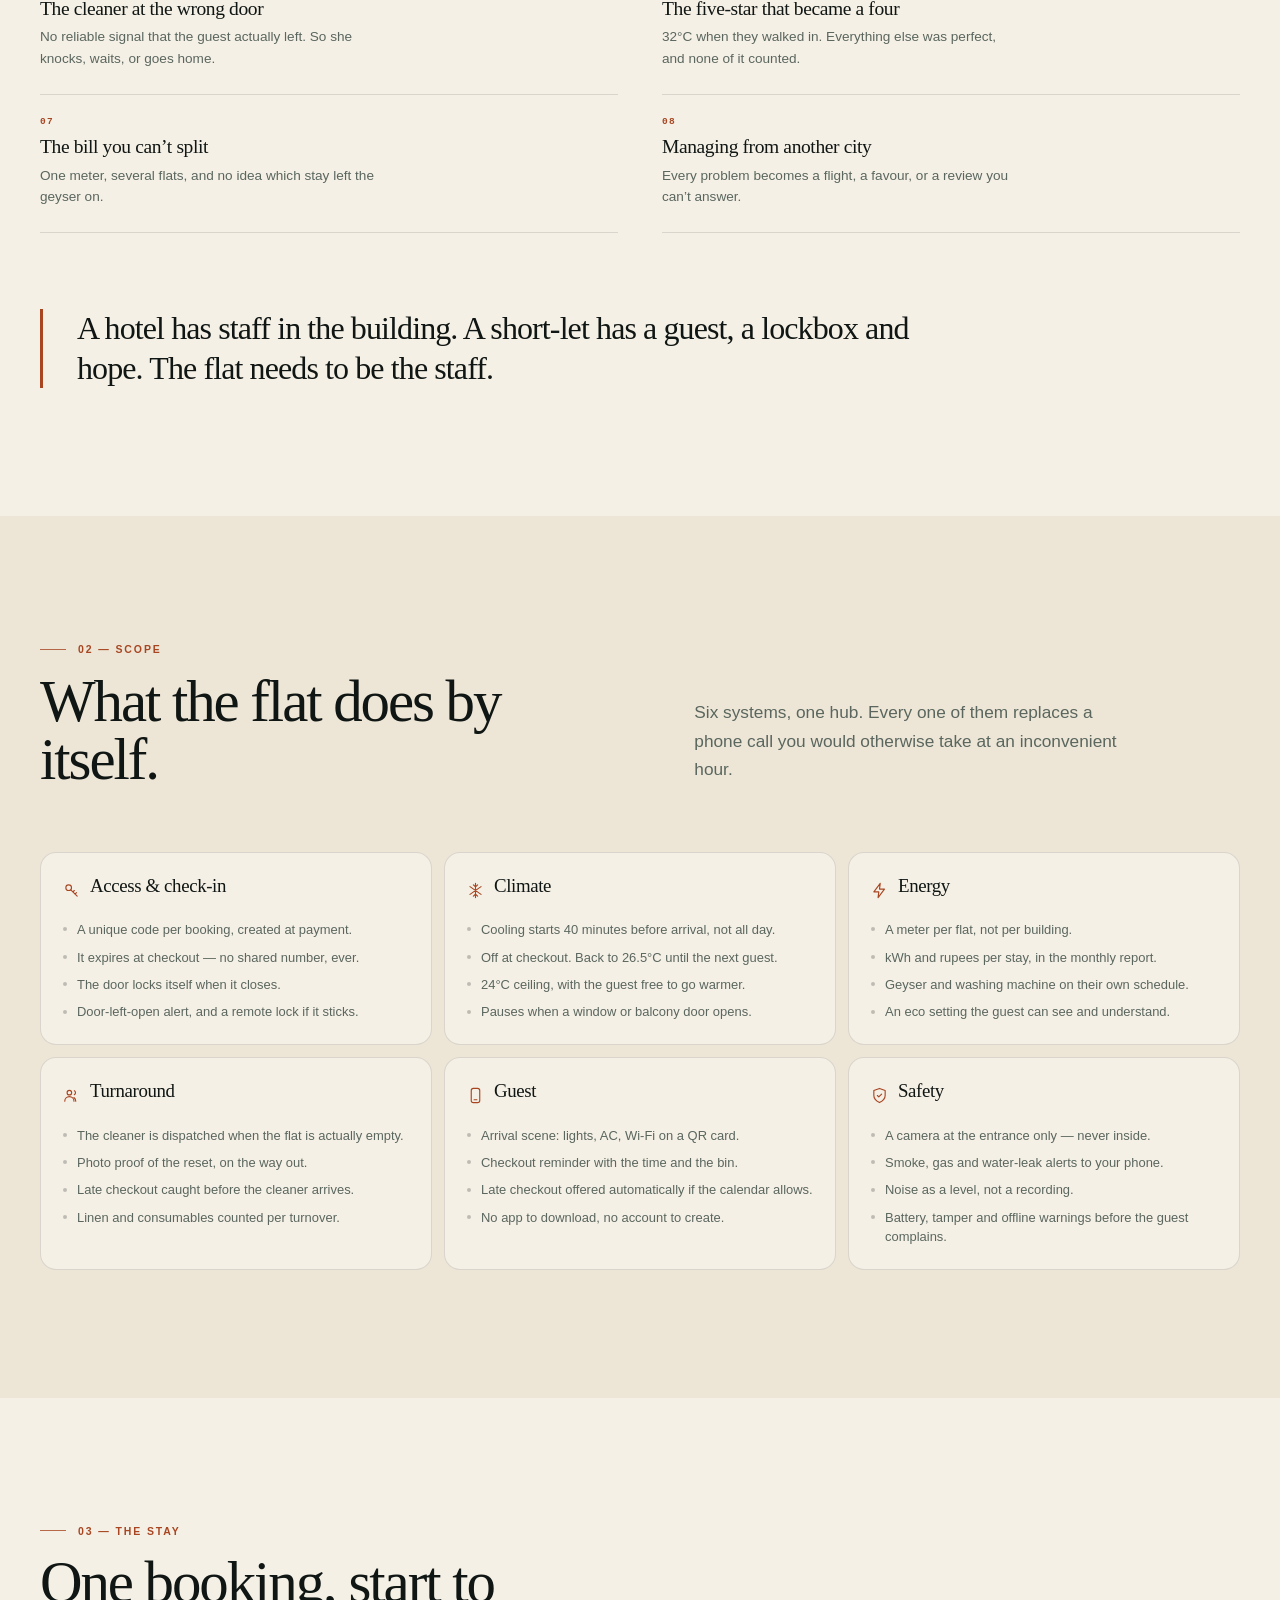
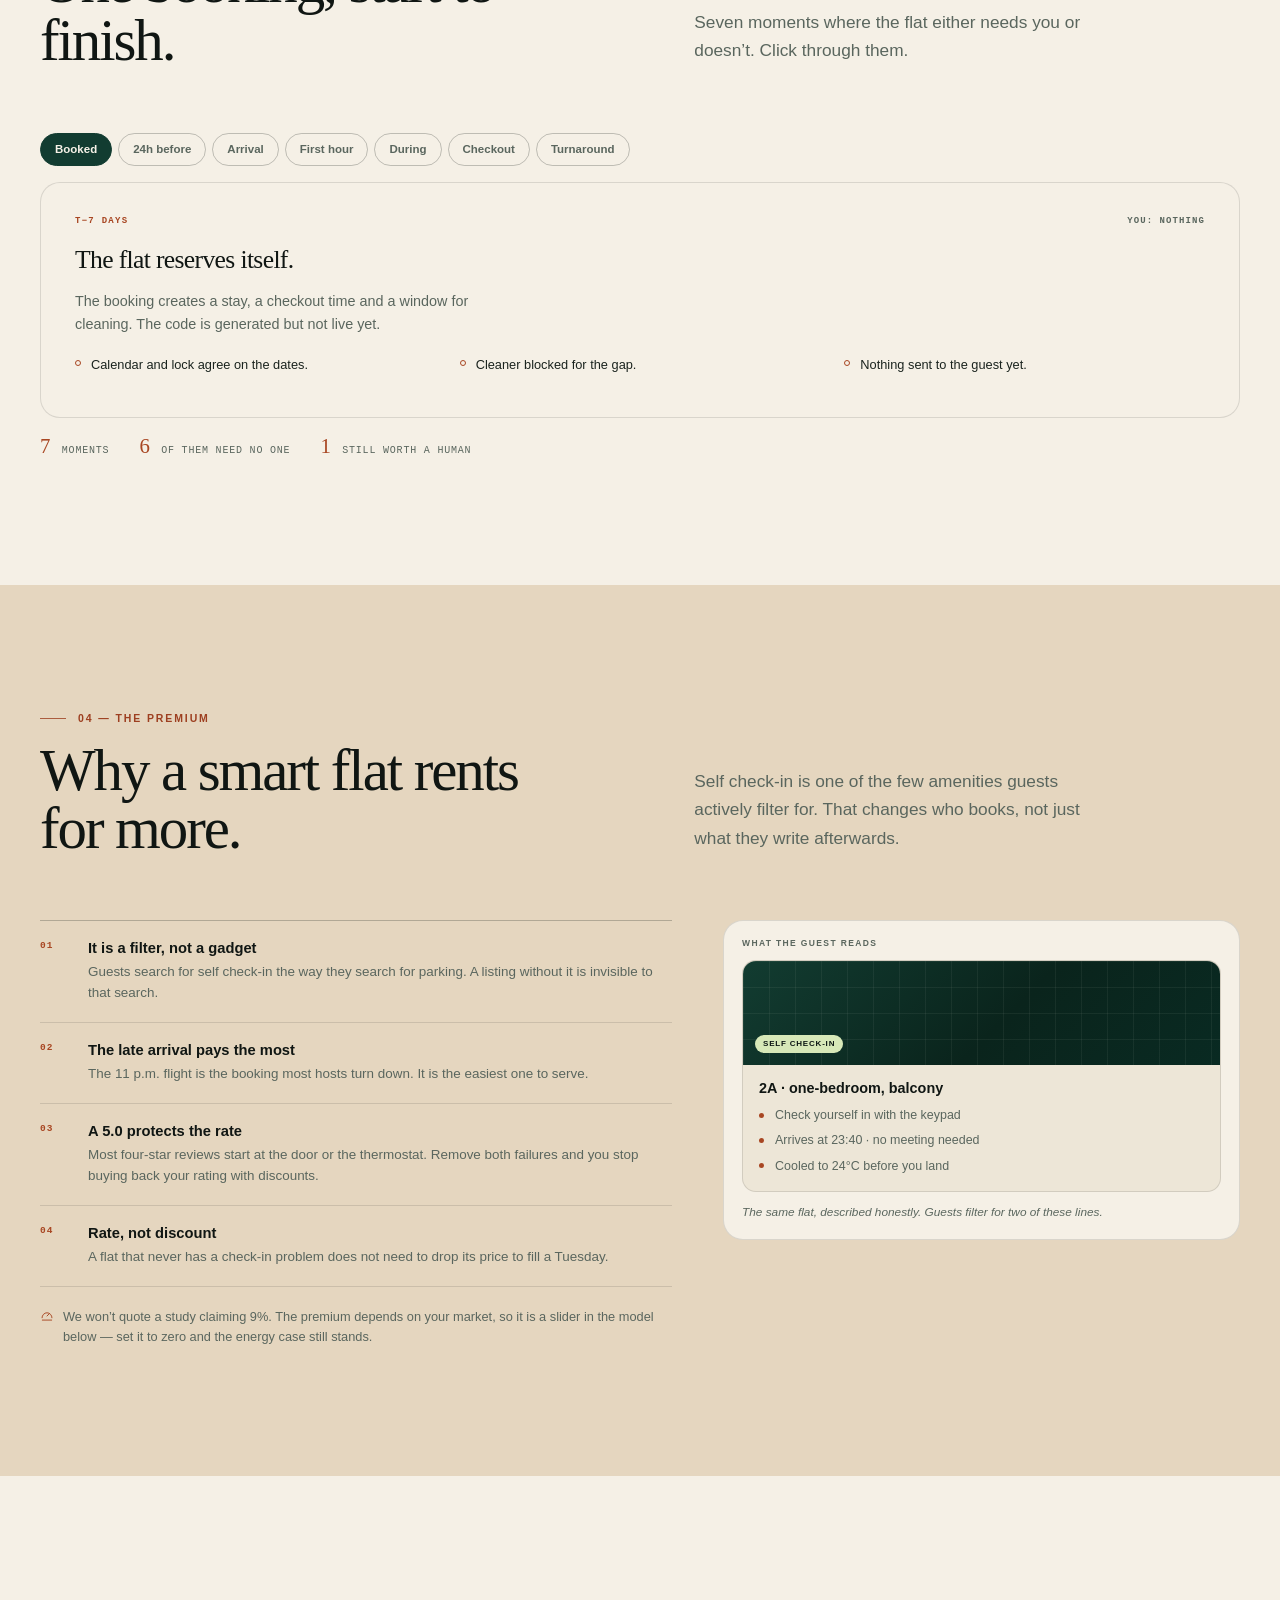
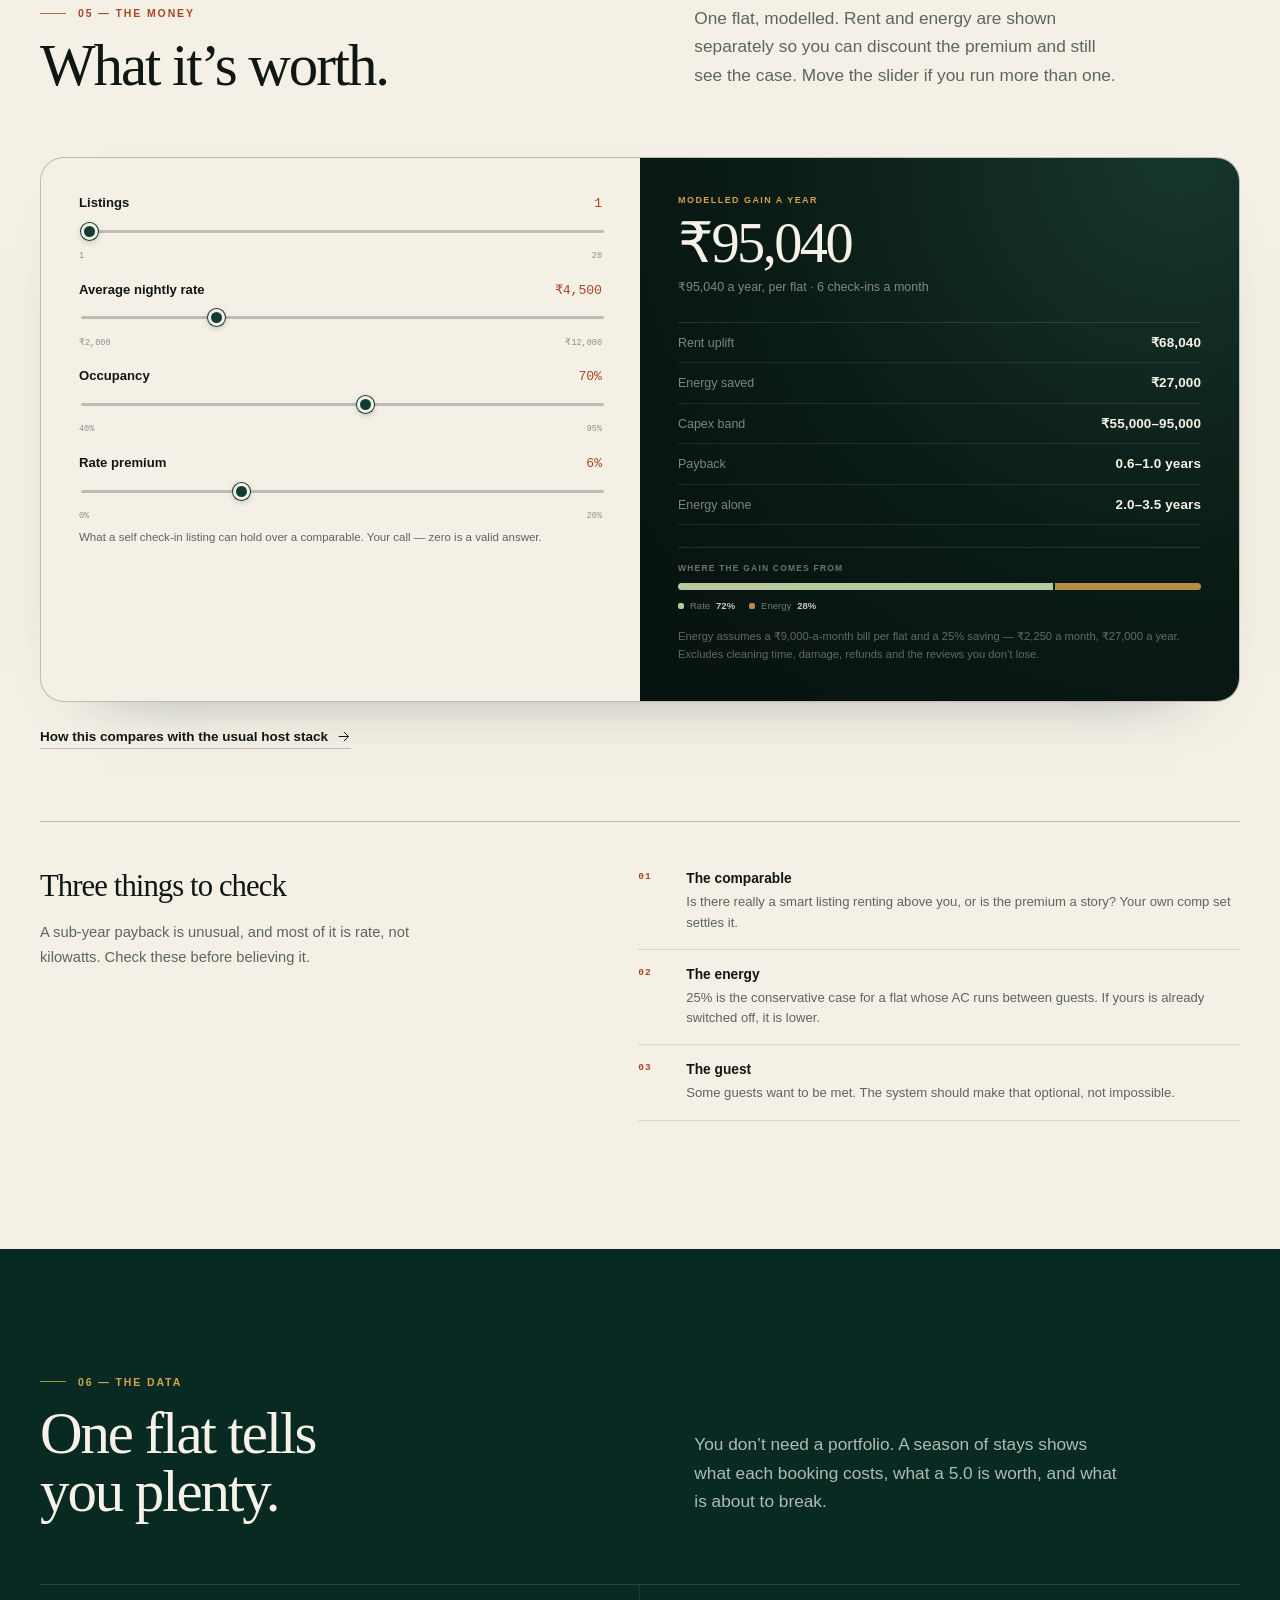
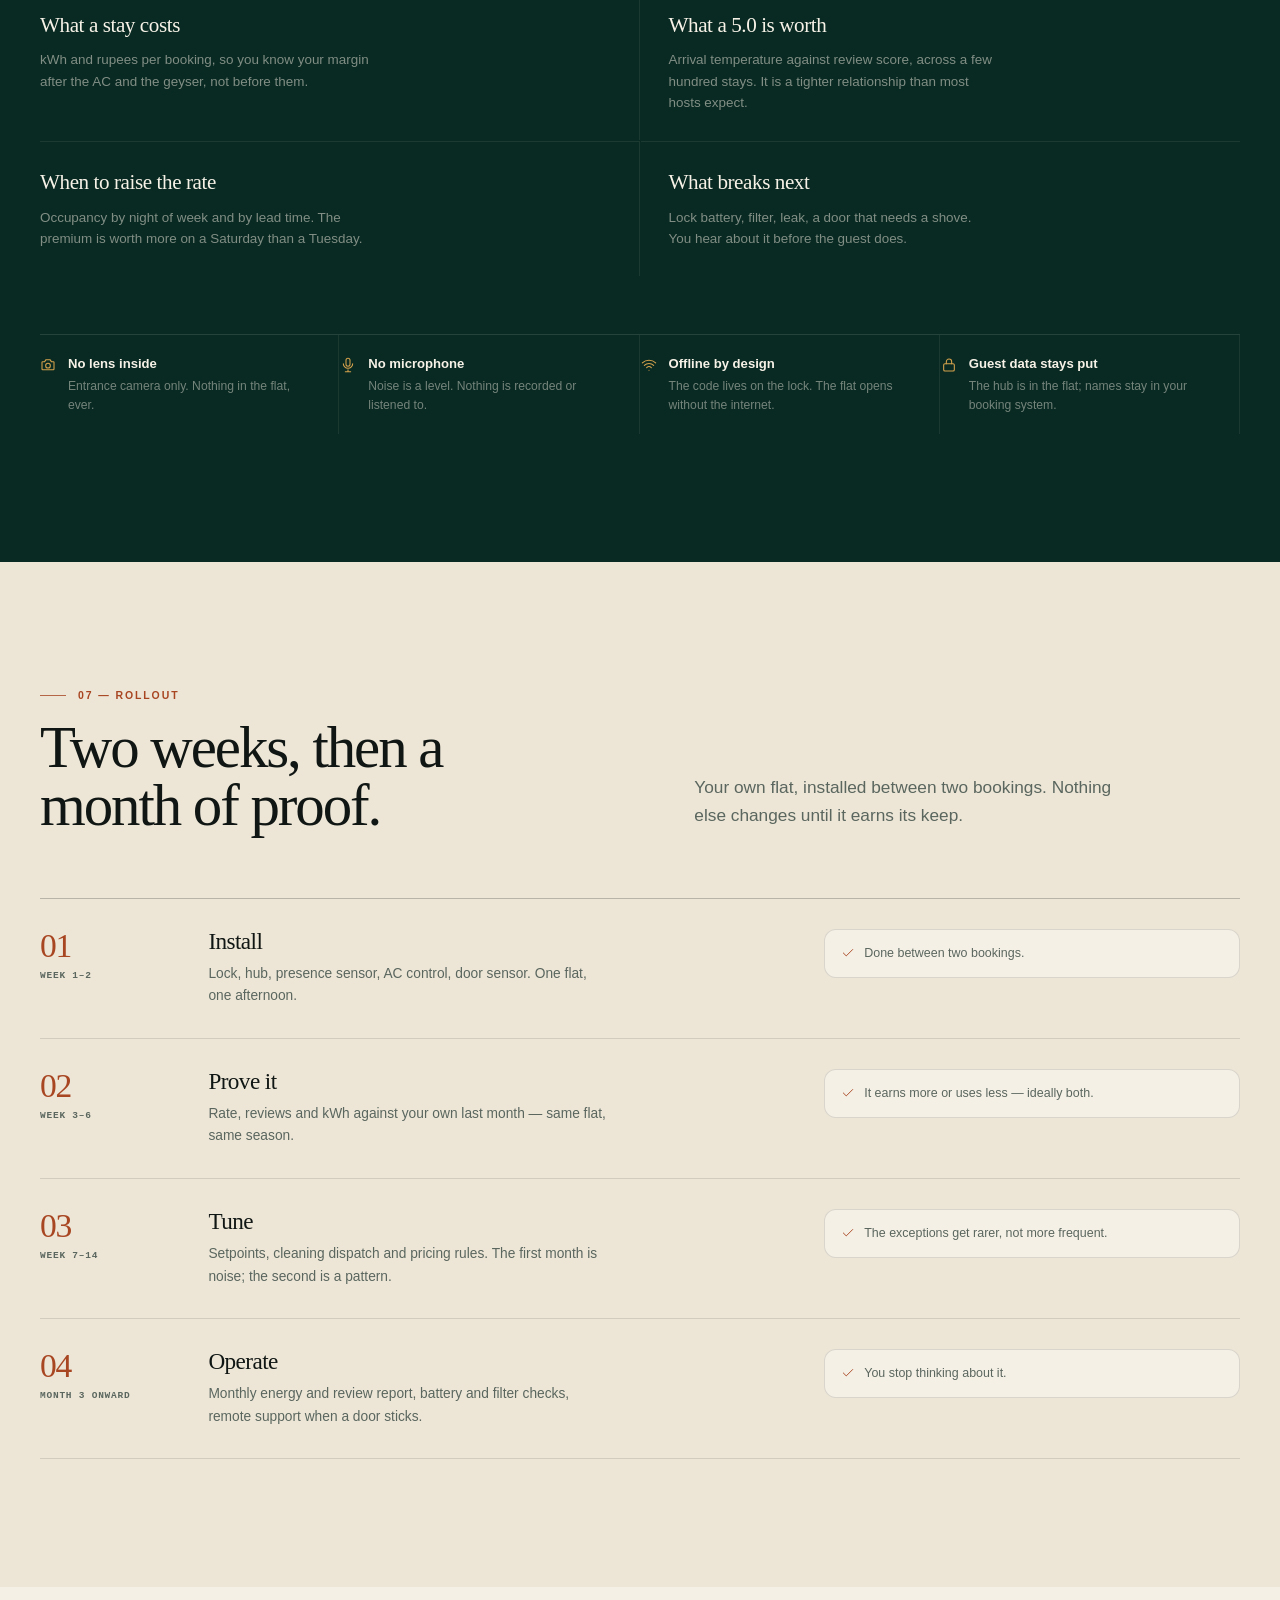
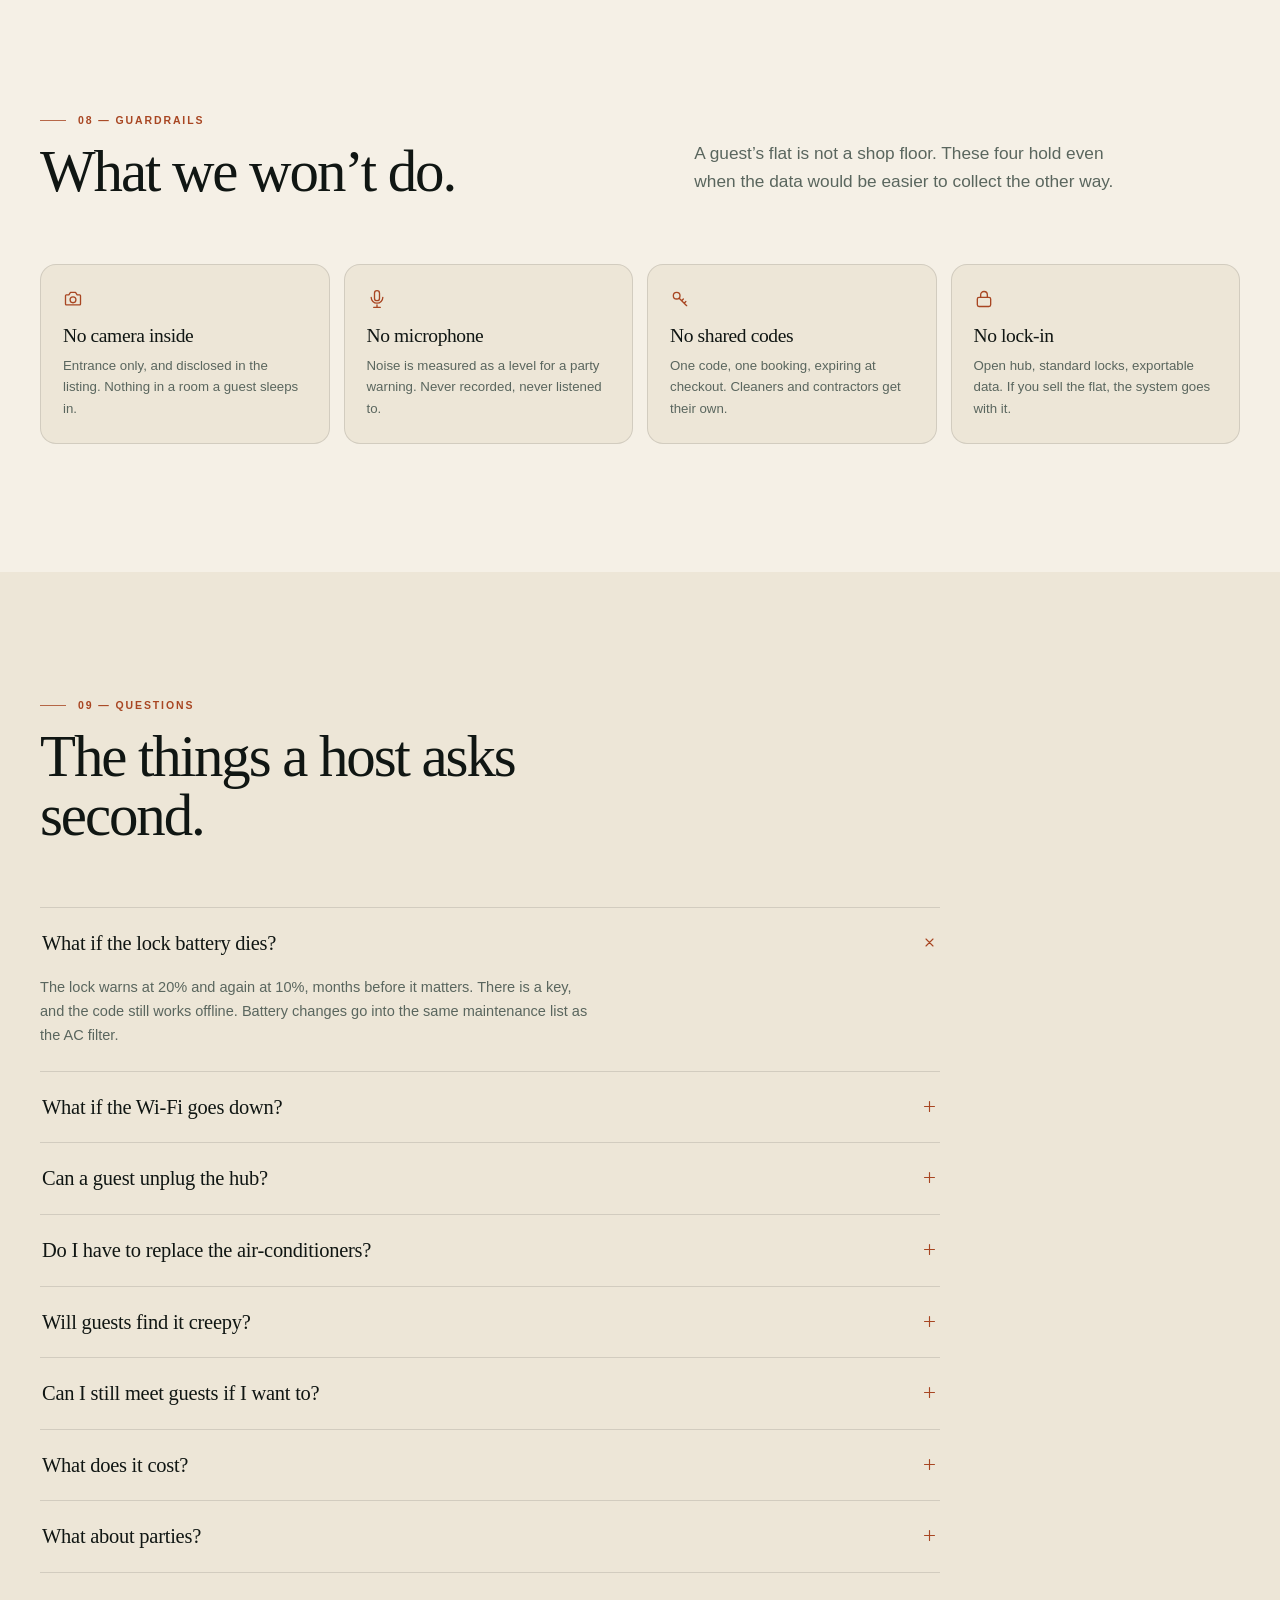
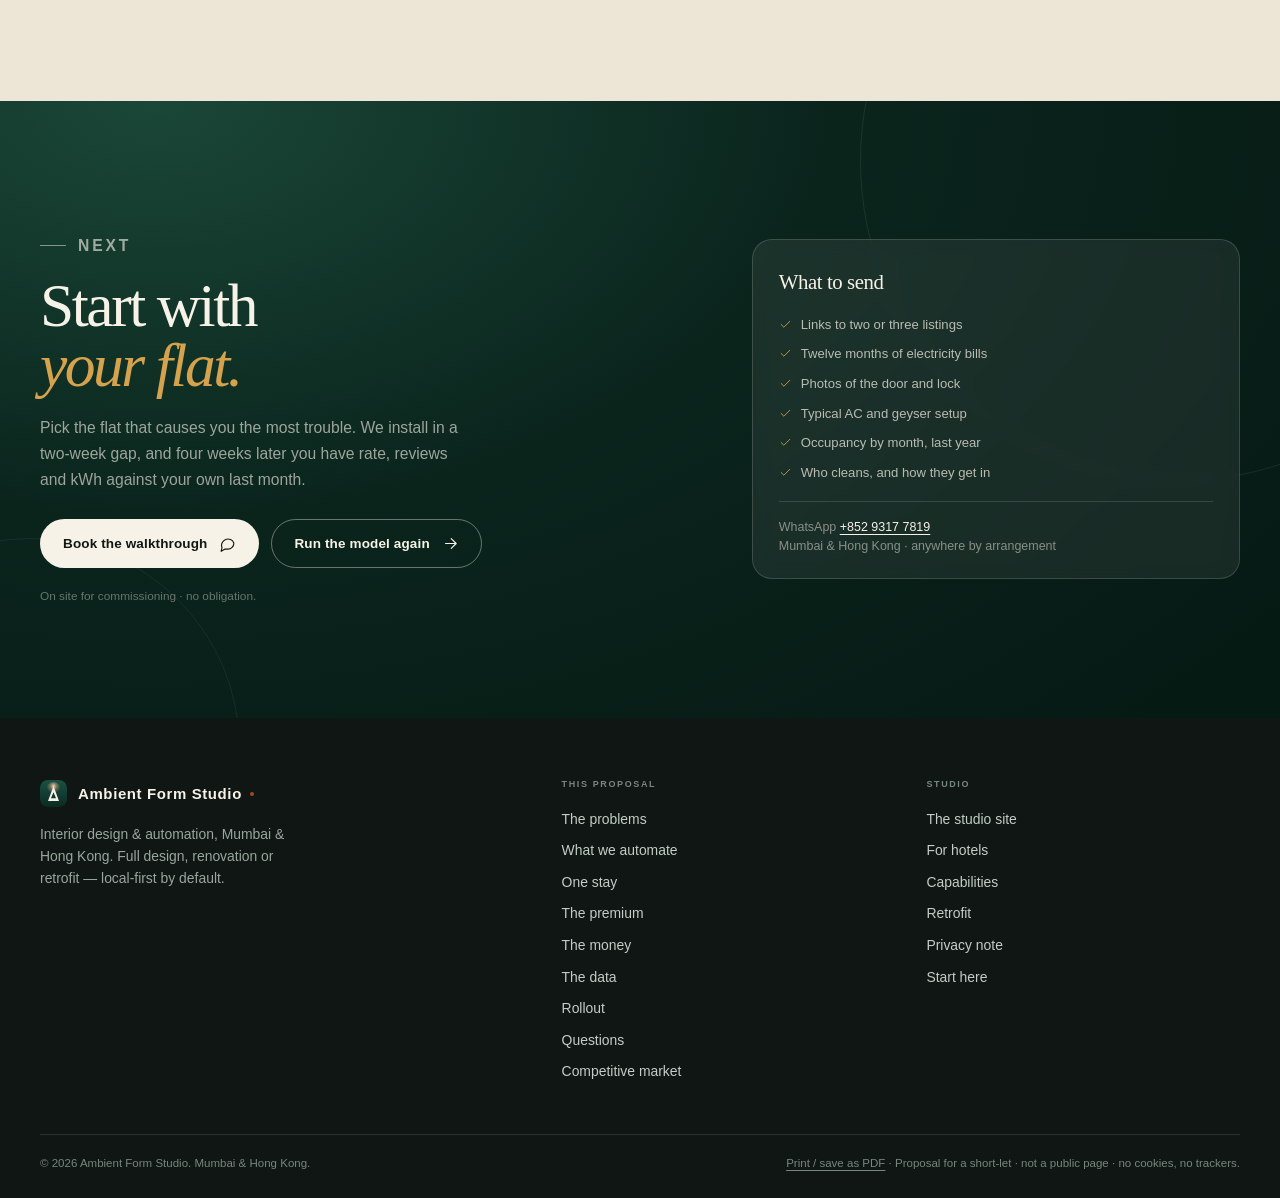
==== commit 36018d4e: "market: add competitive pages for homes, hotels and short-lets Three sourced competitor pages, one p" ====
--- a/airbnb/index.html
+++ b/airbnb/index.html
@@ -10,8 +10,8 @@
   <meta name="color-scheme" content="light" />
   <link rel="icon" href="../assets/mark.svg" type="image/svg+xml" />
   <link rel="canonical" href="https://araa47.github.io/rsmn-site/airbnb/" />
-  <link rel="stylesheet" href="../styles.css?v=20261103t" />
-  <link rel="stylesheet" href="../proposal.css?v=20261105a" />
+  <link rel="stylesheet" href="../styles.css?v=20261106a" />
+  <link rel="stylesheet" href="../proposal.css?v=20261106a" />
   <link rel="stylesheet" href="airbnb.css?v=20261105a" />
 
   <meta property="og:type" content="website" />
@@ -119,6 +119,7 @@
     <a href="#rollout">Rollout</a>
     <a href="#guardrails">Guardrails</a>
     <a href="#faq">Questions</a>
+    <a href="market.html">Competitive market</a>
     <a href="../index.html">Studio site</a>
     <a class="btn" href="https://wa.me/85293177819?text=Hi%20Ambient%20Form%2C%20I%27d%20like%20to%20talk%20about%20automation%20for%20my%20short-let." target="_blank" rel="noopener">
       Book a walkthrough
@@ -556,11 +557,14 @@
             </div>
 
             <p class="model__fine">
-              Energy assumes ₹9,000 a month per flat and a 25% saving. Excludes cleaning time,
-              damage, refunds and the reviews you don’t lose.
+              Energy assumes a ₹9,000-a-month bill per flat and a 25% saving — ₹2,250 a
+              month, ₹27,000 a year. Excludes cleaning time, damage, refunds and the reviews
+              you don’t lose.
             </p>
           </div>
         </div>
+
+        <p class="compare-link"><a class="text-link" href="market.html">How this compares with the usual host stack <svg class="icon" aria-hidden="true"><use href="#i-arrow"/></svg></a></p>
 
         <div class="truth">
           <div class="truth__copy">
@@ -819,6 +823,7 @@
             <a href="#data">The data</a>
             <a href="#rollout">Rollout</a>
             <a href="#faq">Questions</a>
+            <a href="market.html">Competitive market</a>
           </div>
         </div>
         <div>
--- a/styles.css
+++ b/styles.css
@@ -3706,6 +3706,9 @@
   color: var(--muted);
   background: var(--paper);
 }
+.compare-block__link {
+  margin-top: 16px;
+}
 .compare-table thead th:first-child {
   color: var(--clay);
 }
--- a/proposal.css
+++ b/proposal.css
@@ -3061,6 +3061,24 @@
 .matrix-panel .matrix-wrap {
   margin-top: 0;
 }
+.matrix-panel__link {
+  margin-top: 18px;
+}
+.matrix-panel__link a {
+  display: inline-flex;
+  align-items: center;
+  gap: 7px;
+  font: 600 0.78rem/1.4 var(--sans);
+  color: var(--lime);
+  text-decoration: underline;
+  text-underline-offset: 3px;
+}
+.matrix-panel__link a:hover {
+  color: var(--cream);
+}
+.compare-link {
+  margin-top: 22px;
+}
 
 @media (min-width: 1081px) {
   .guard {
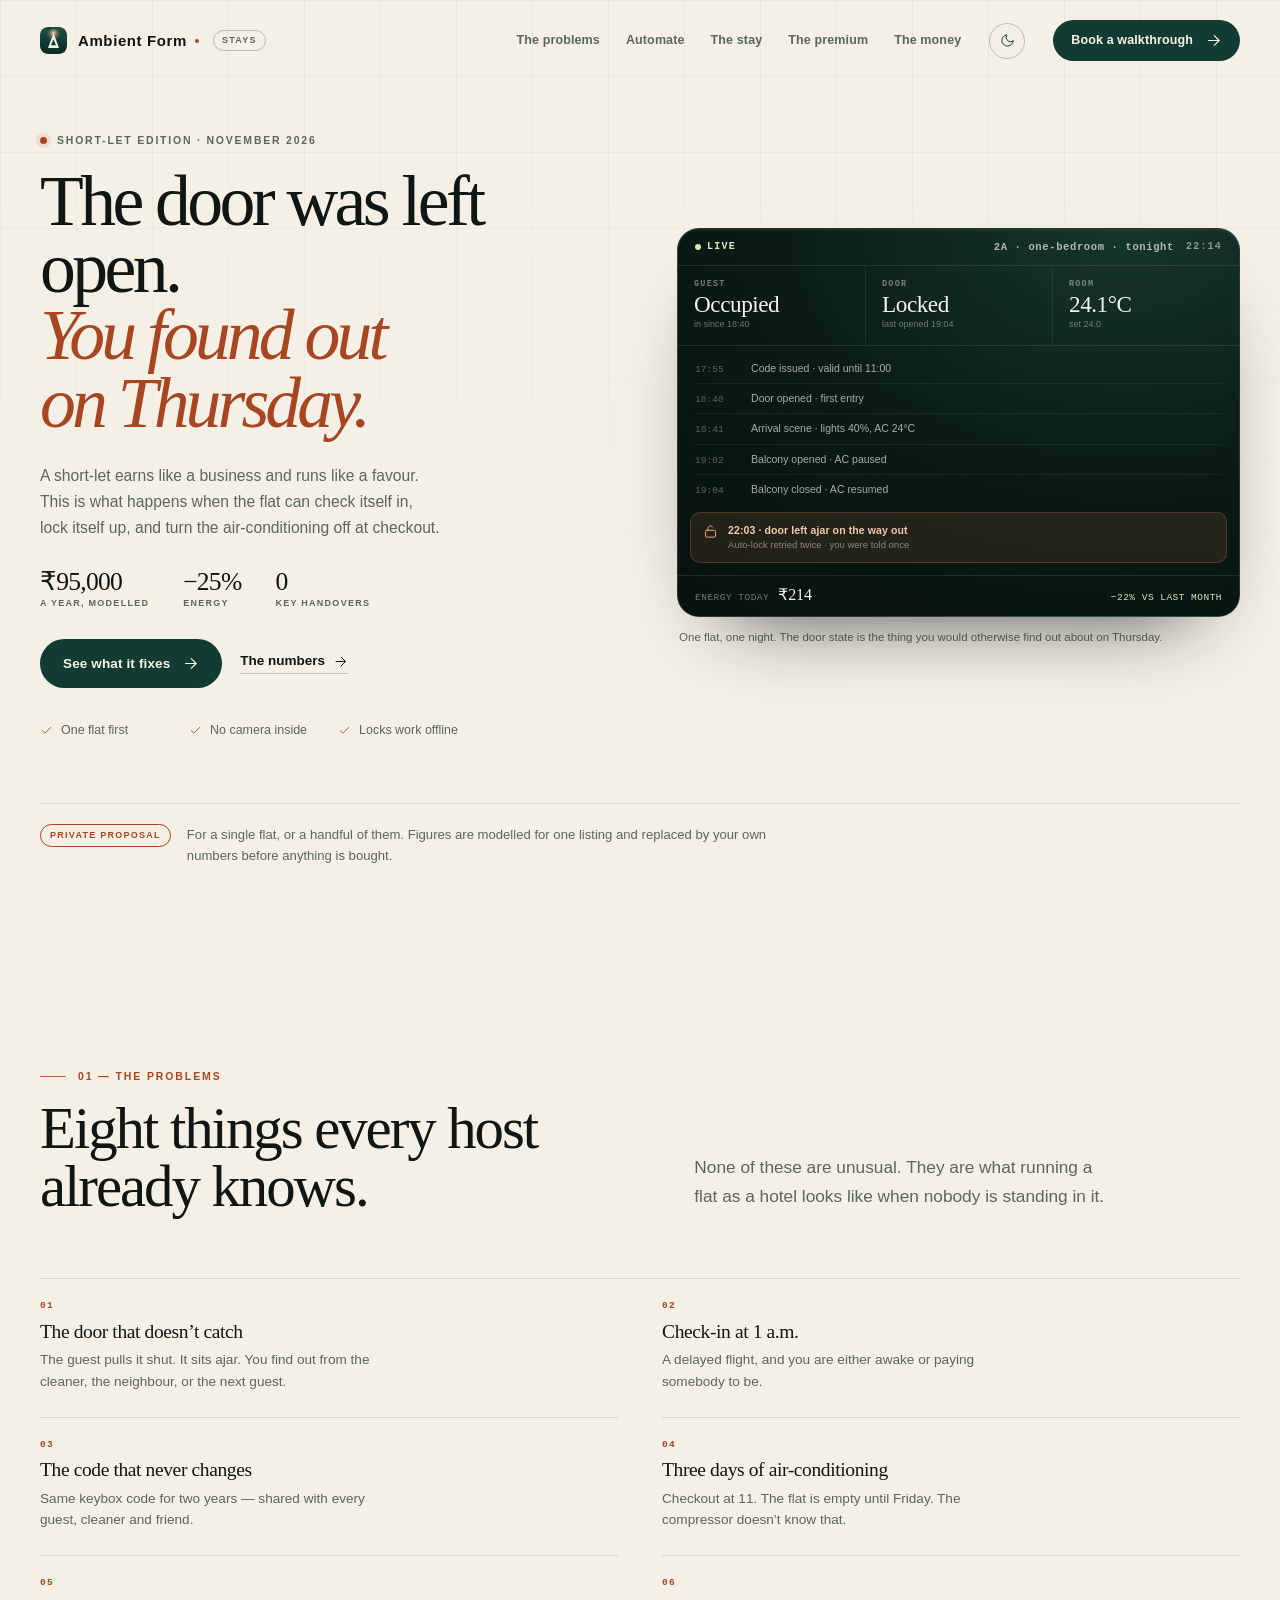
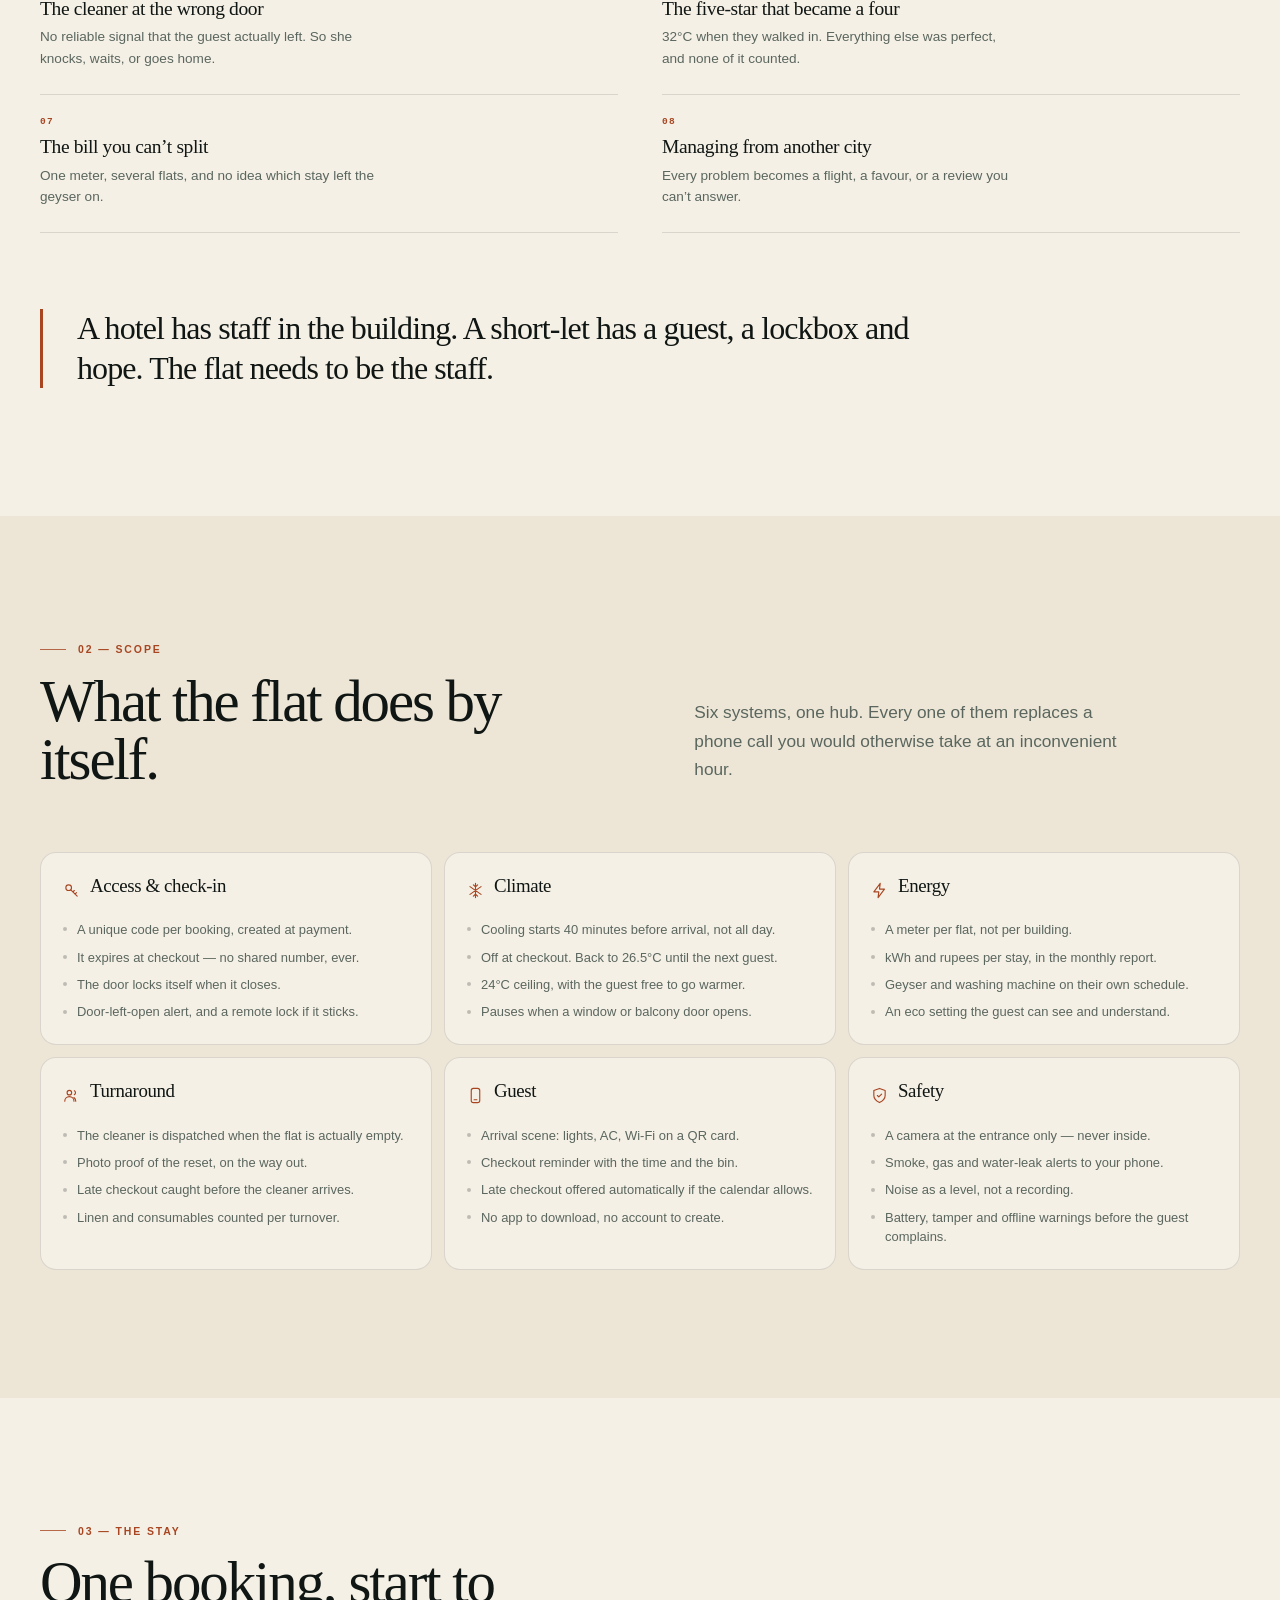
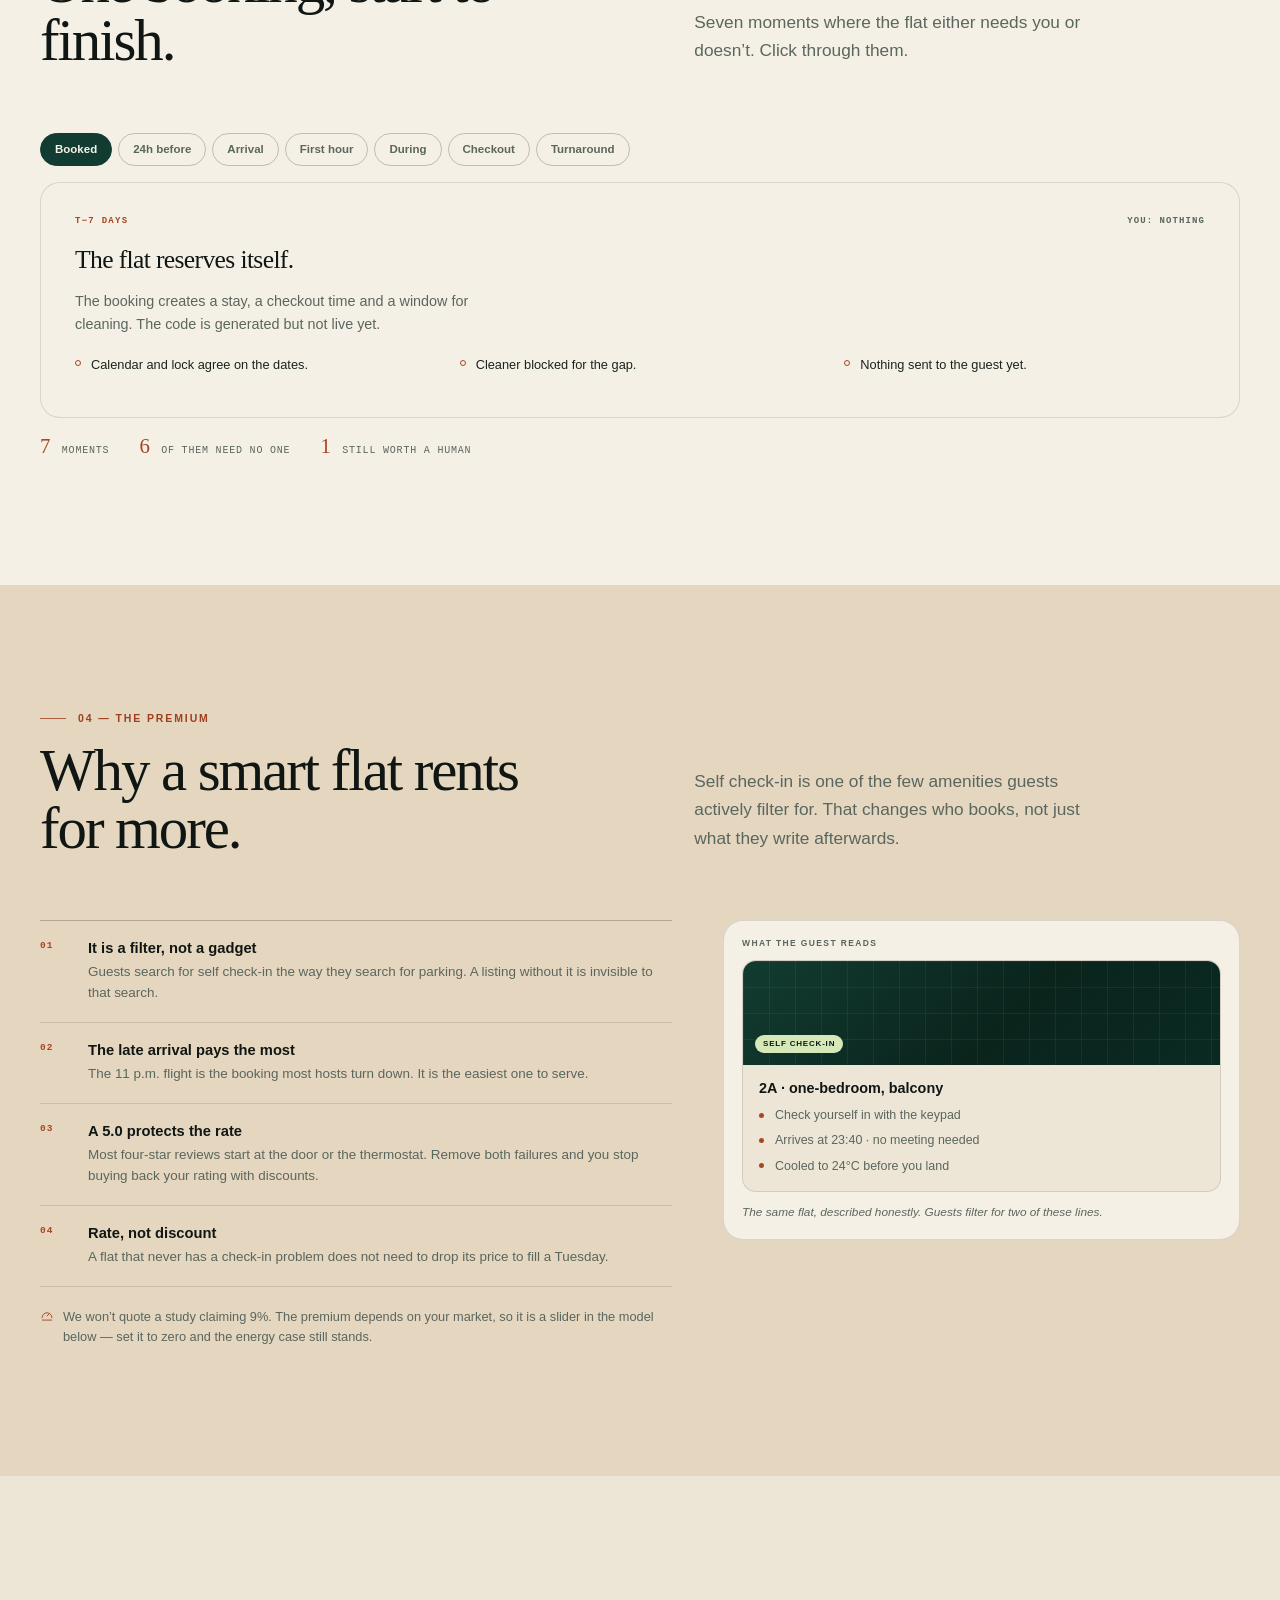
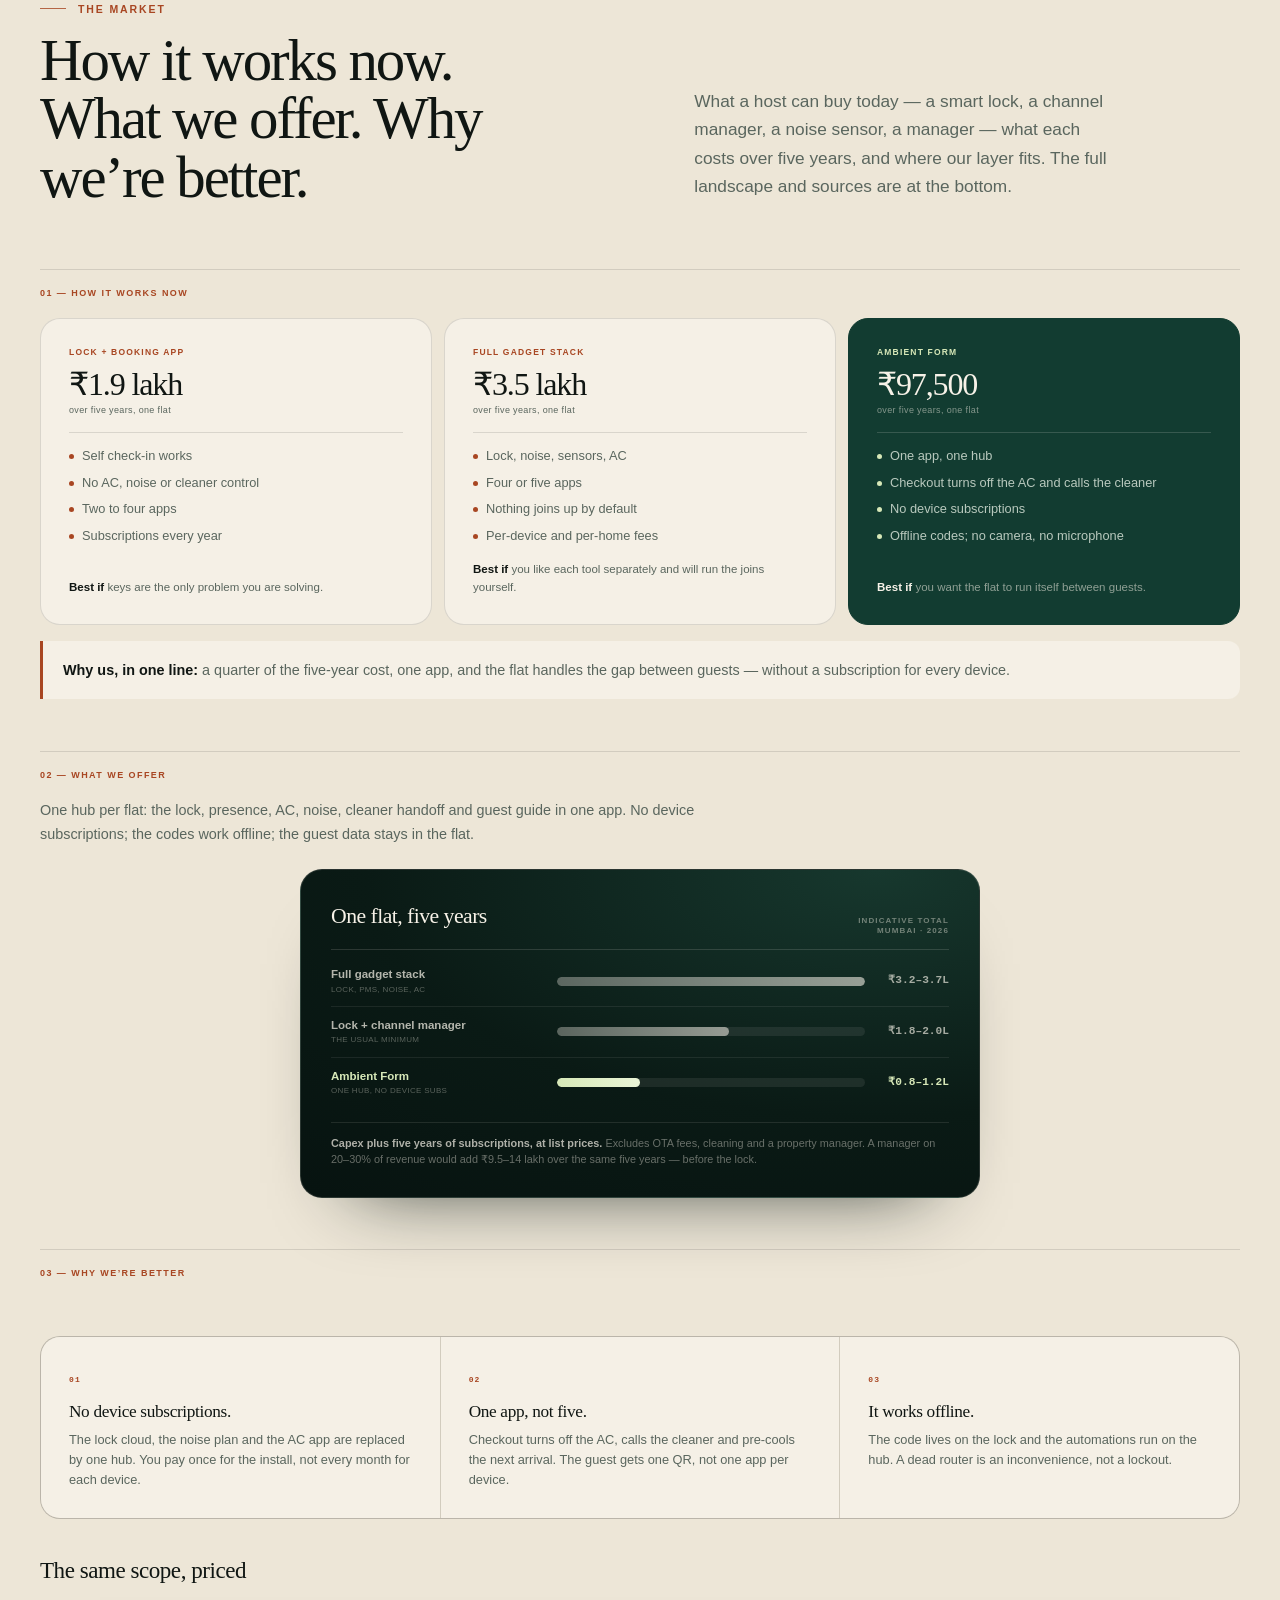
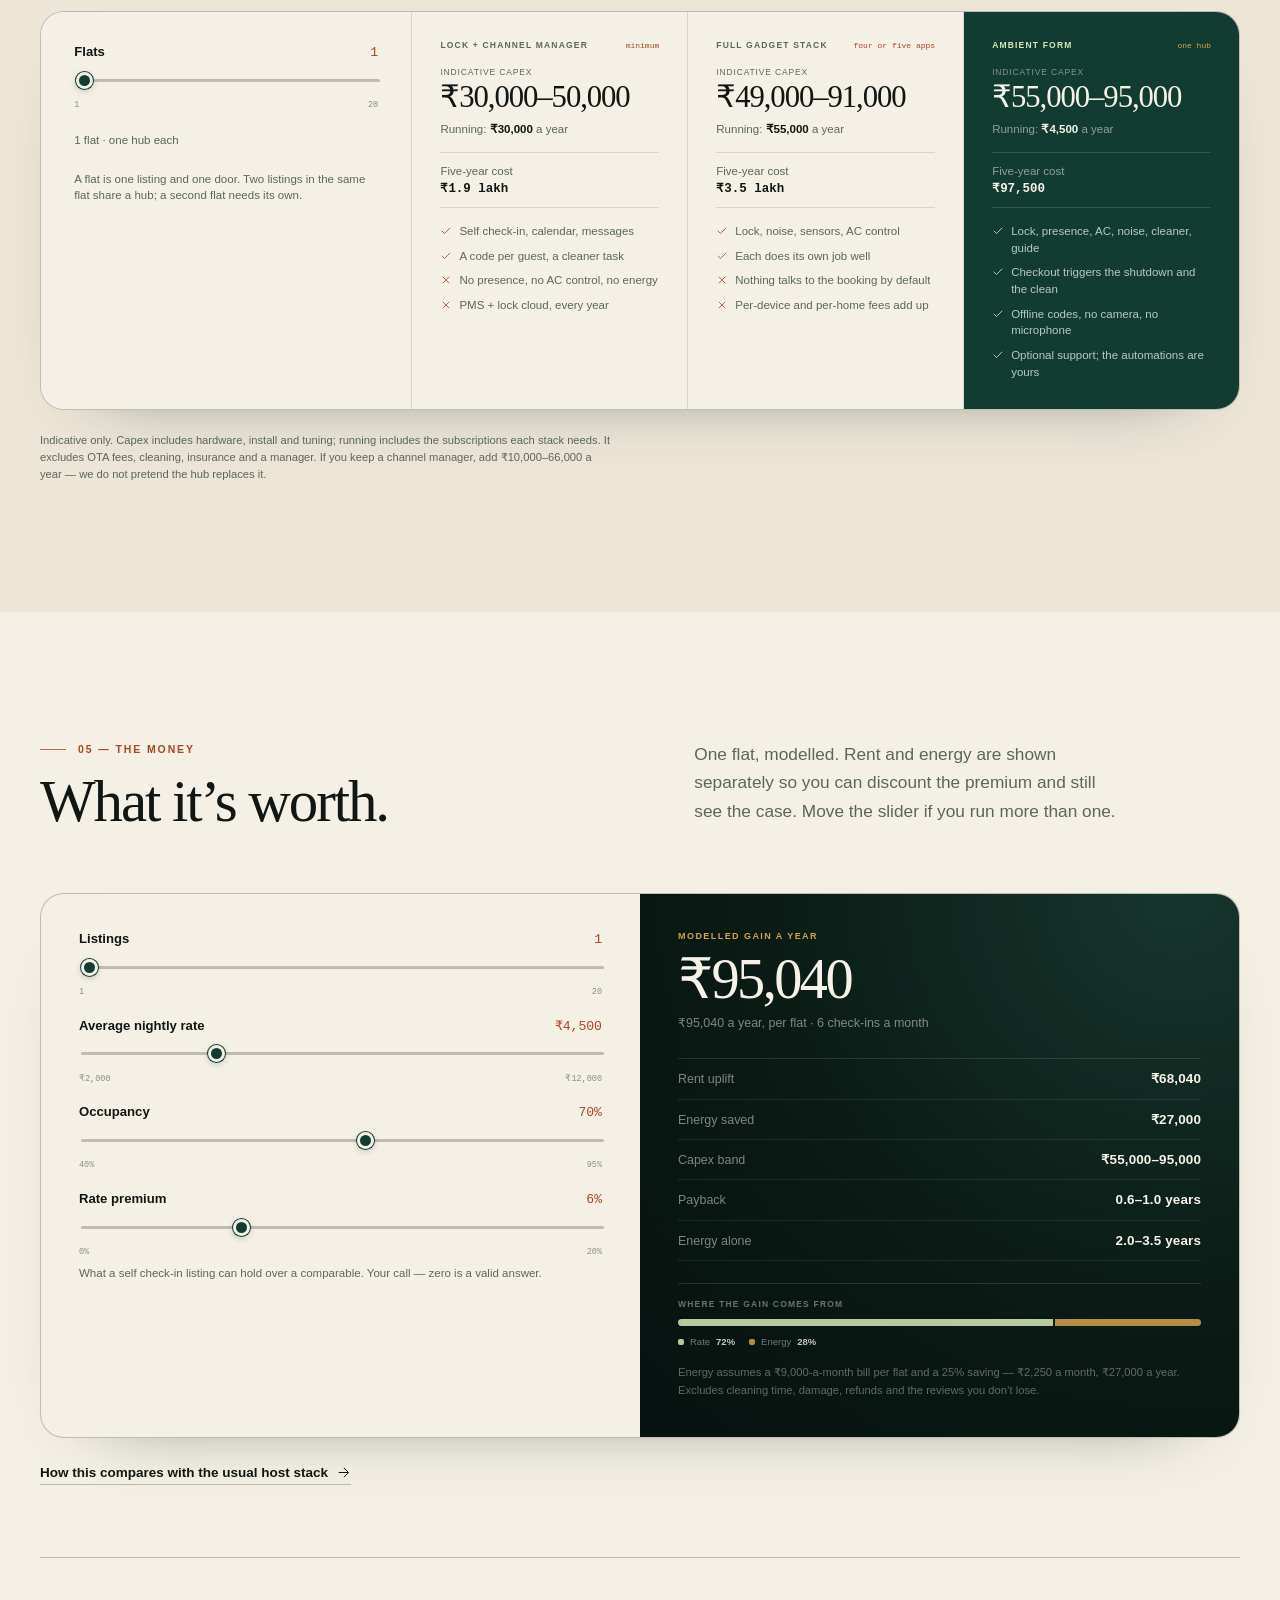
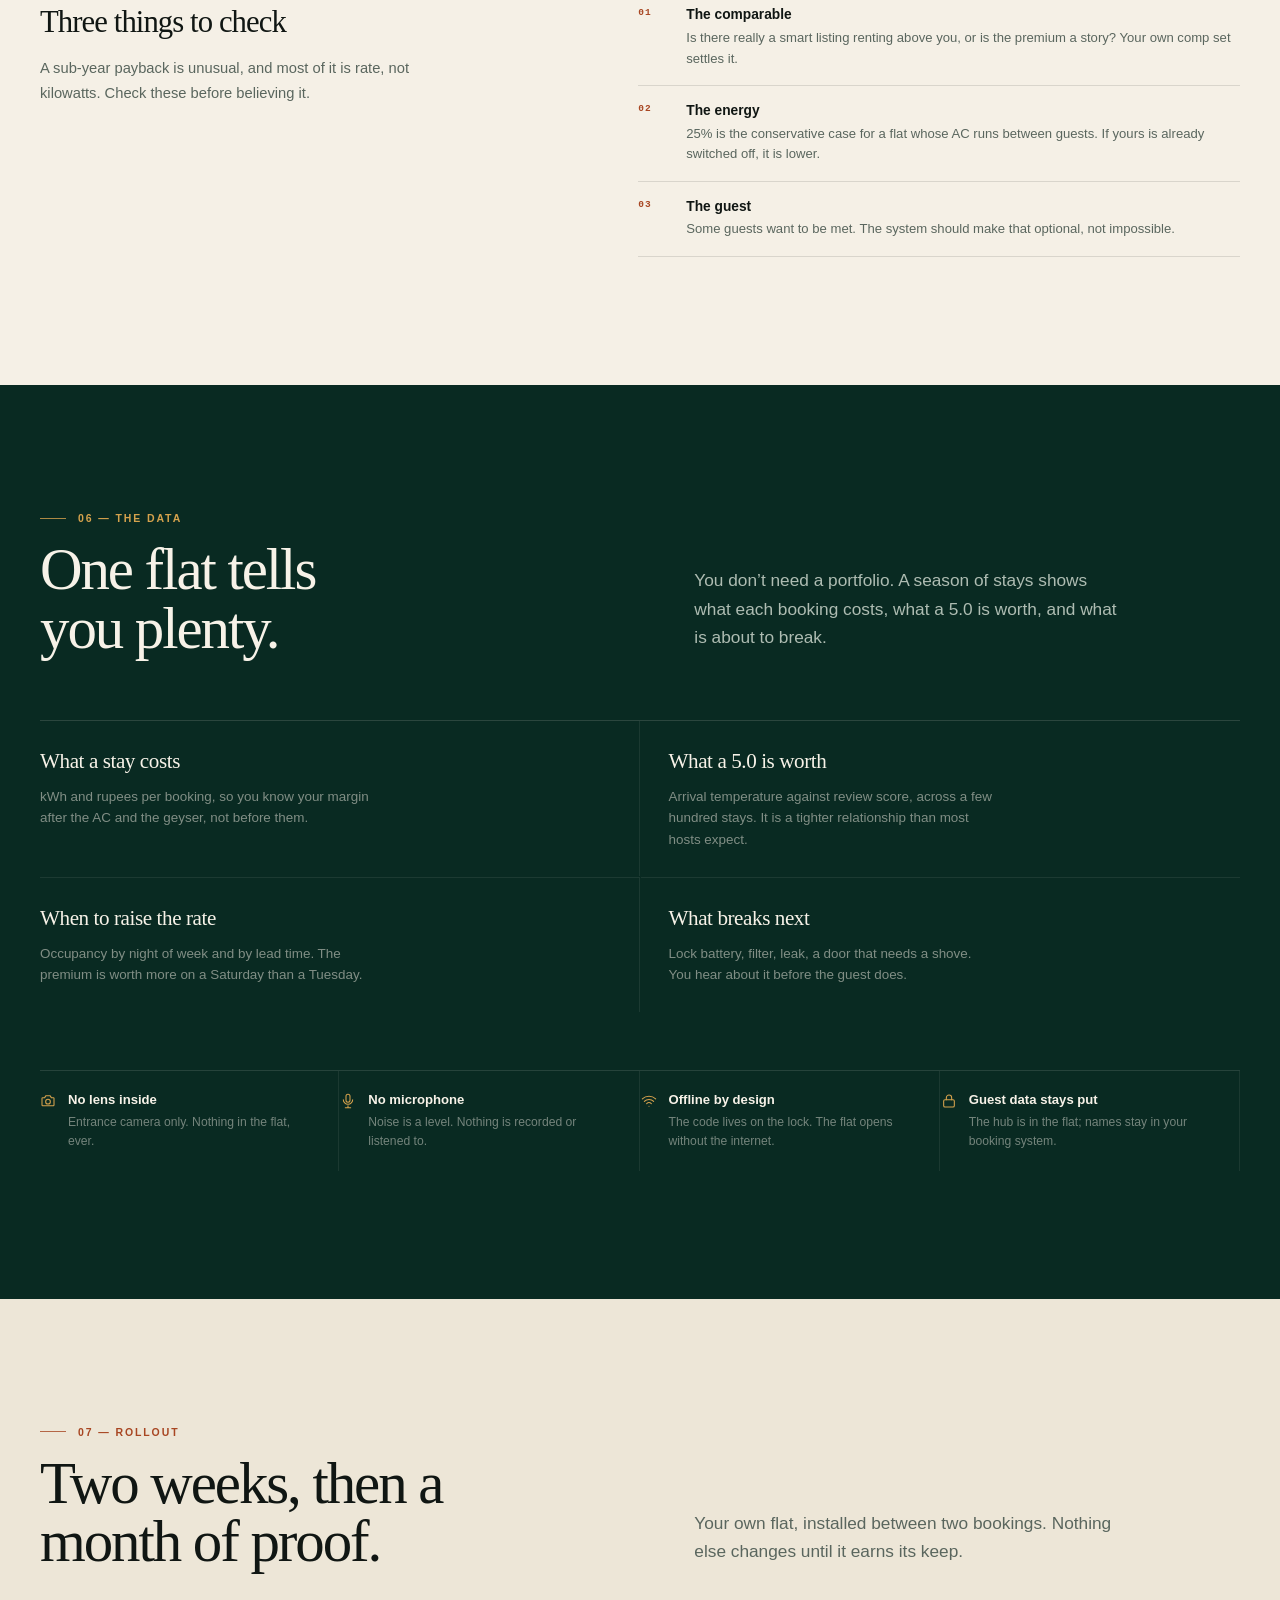
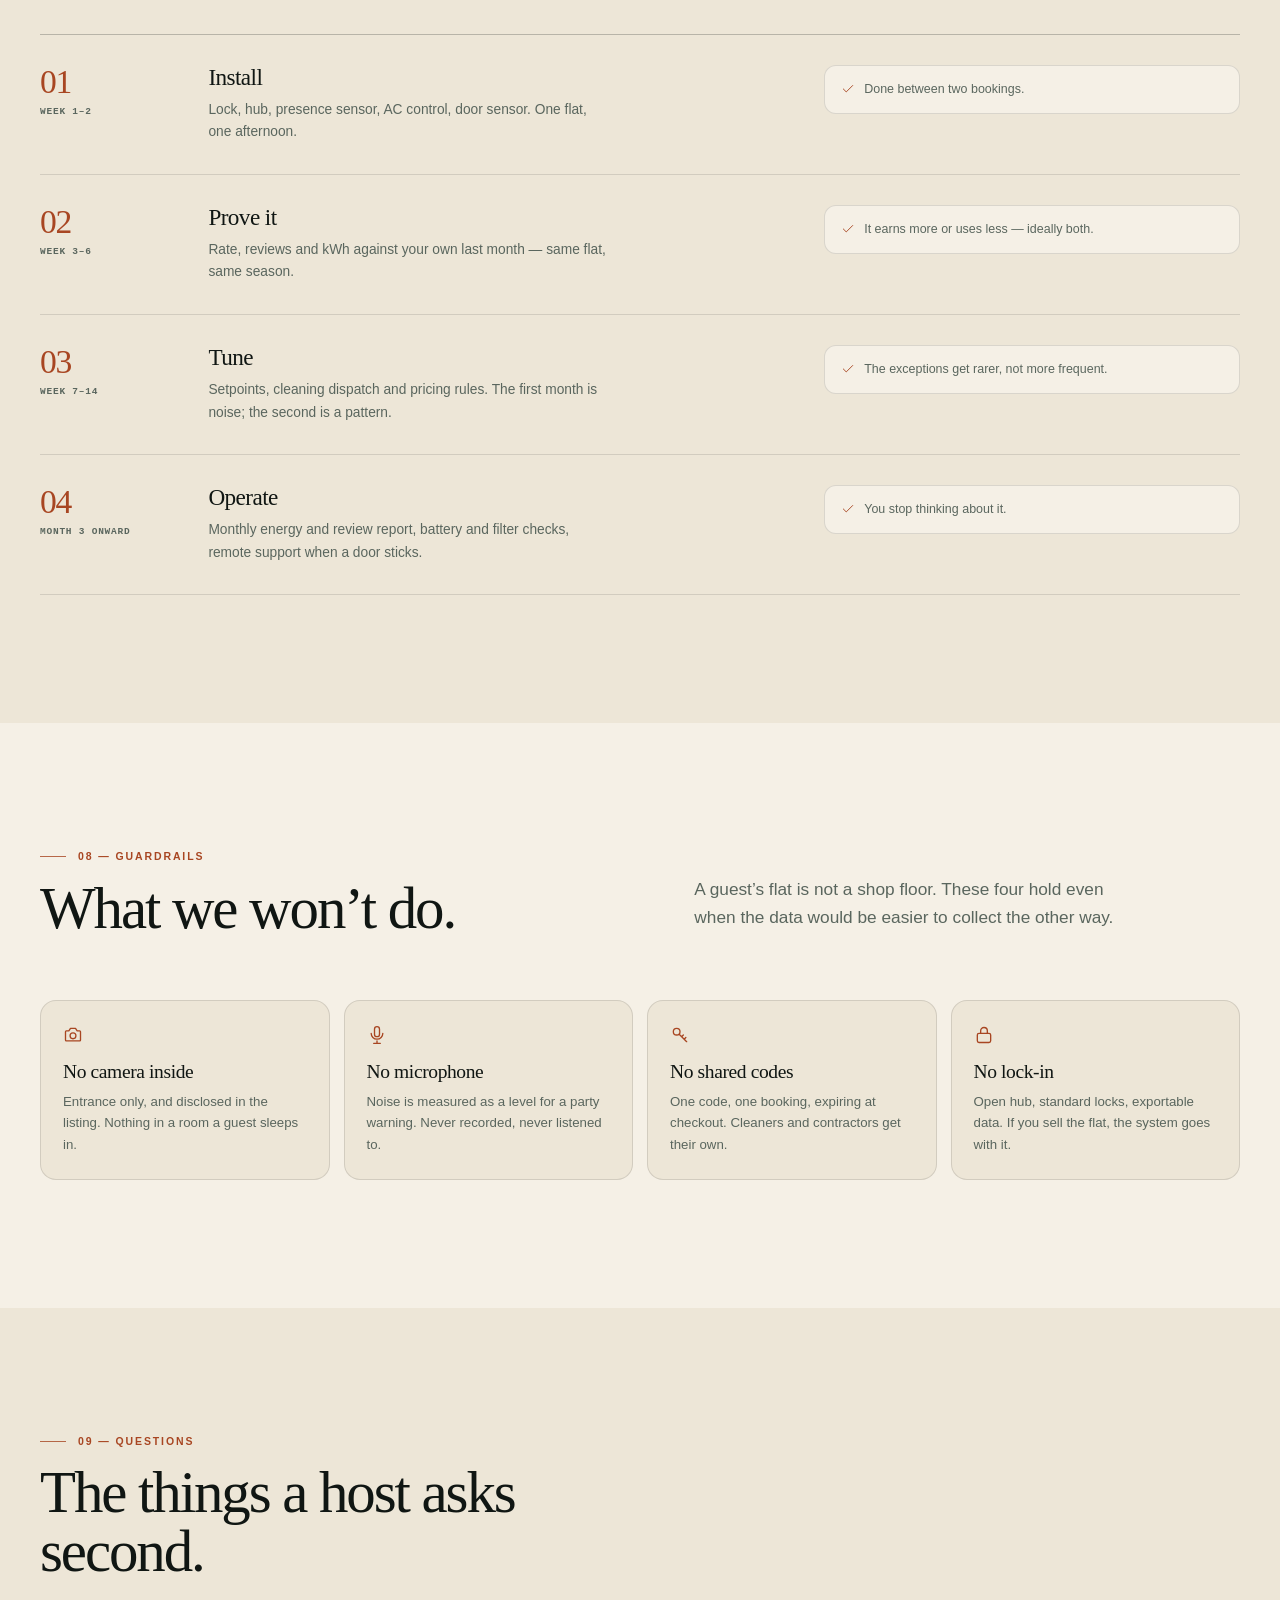
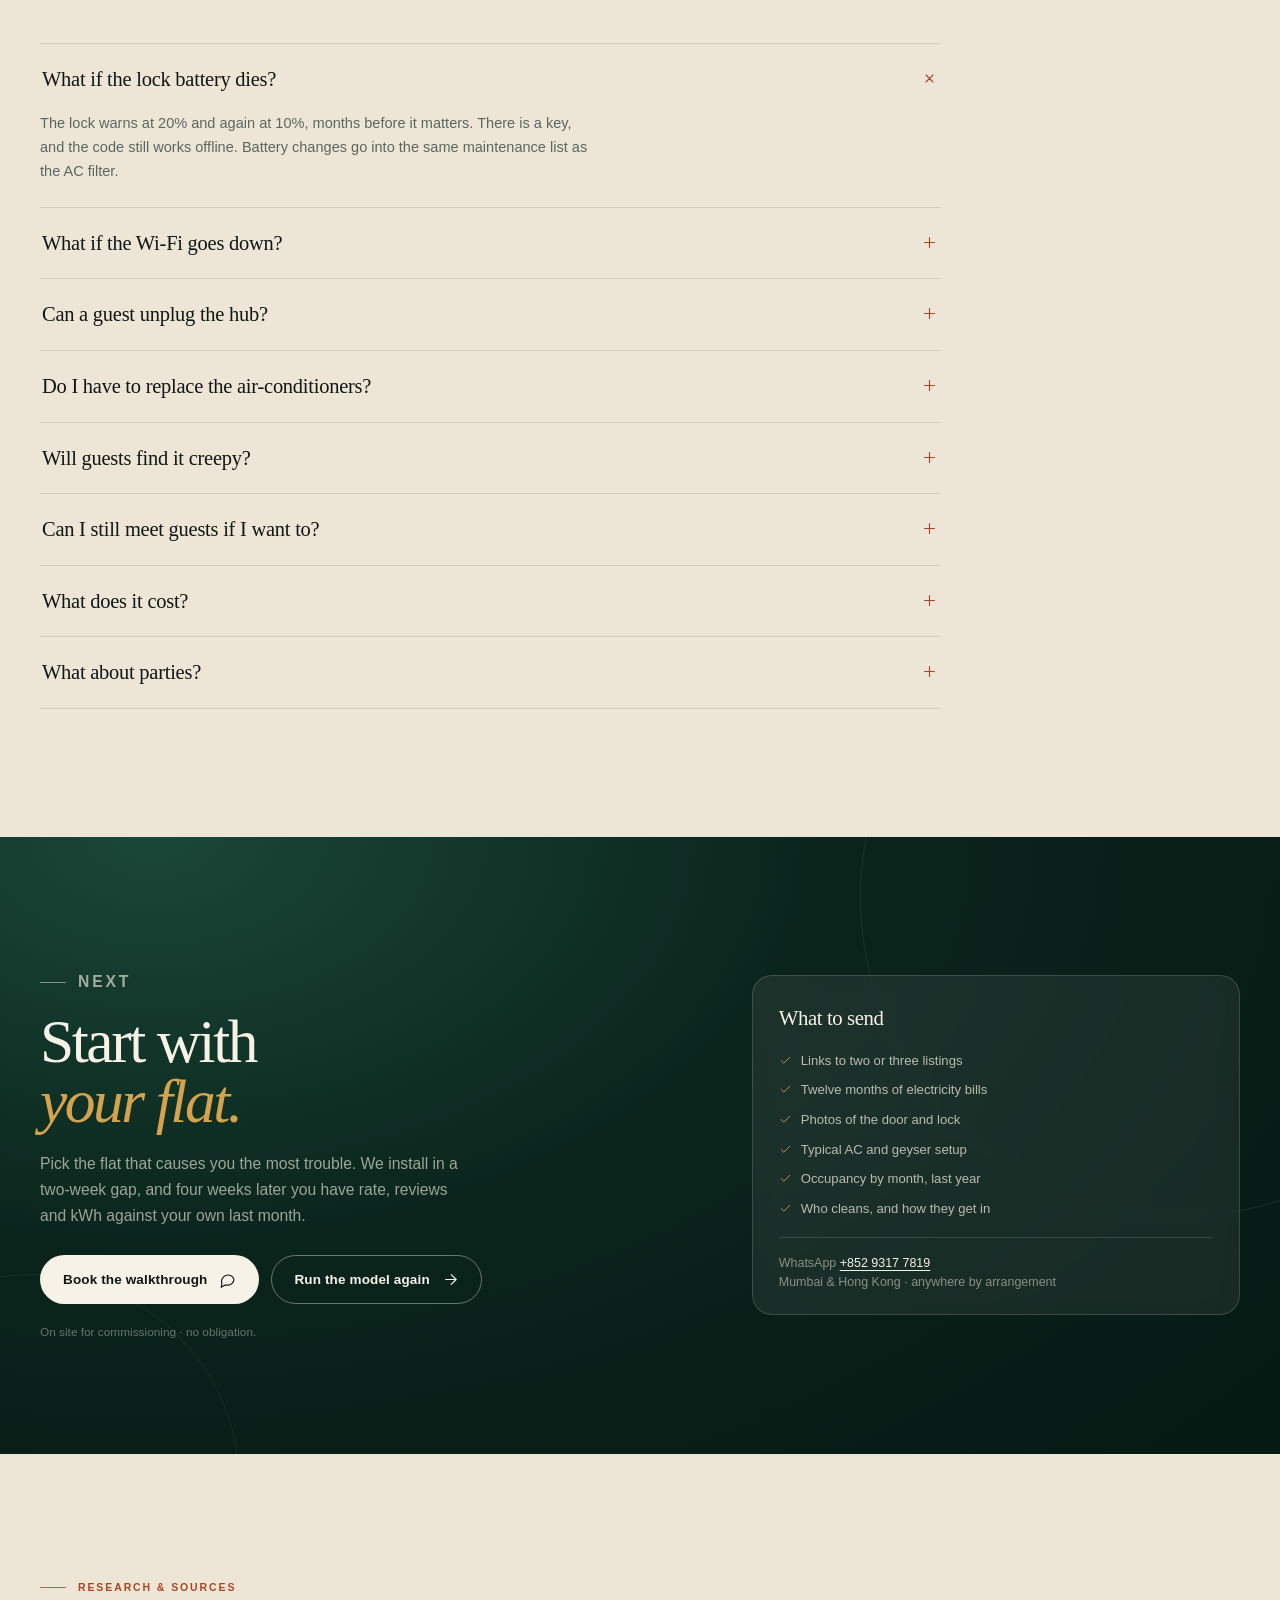
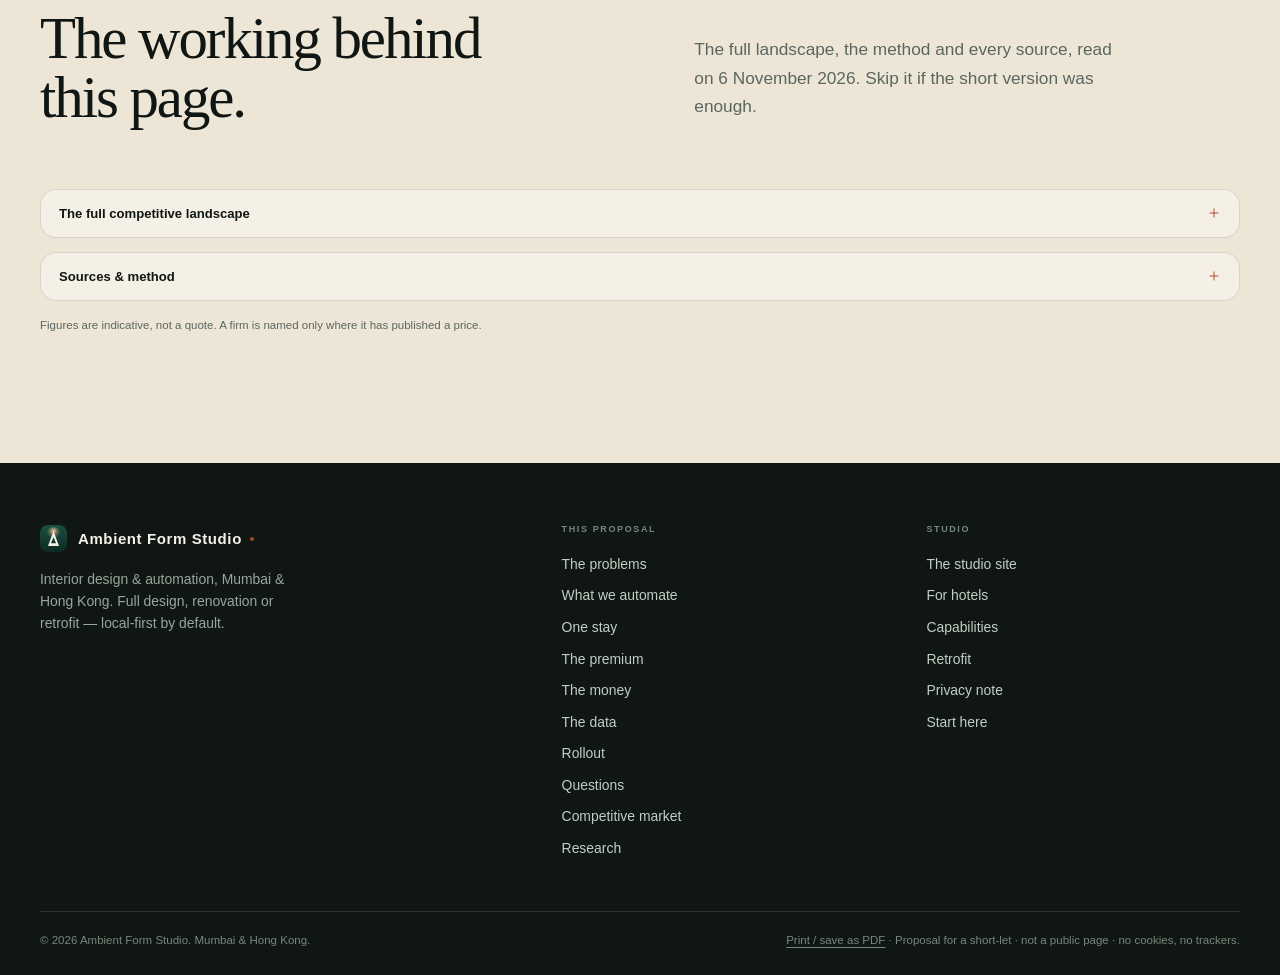
==== commit 8eb14c53: "market: integrate the comparisons into the three pages The separate market pages are gone. Each page" ====
--- a/airbnb/index.html
+++ b/airbnb/index.html
@@ -11,7 +11,8 @@
   <link rel="icon" href="../assets/mark.svg" type="image/svg+xml" />
   <link rel="canonical" href="https://araa47.github.io/rsmn-site/airbnb/" />
   <link rel="stylesheet" href="../styles.css?v=20261106a" />
-  <link rel="stylesheet" href="../proposal.css?v=20261106a" />
+  <link rel="stylesheet" href="../proposal.css?v=20261106b" />
+  <link rel="stylesheet" href="../market.css?v=20261106c" />
   <link rel="stylesheet" href="airbnb.css?v=20261105a" />
 
   <meta property="og:type" content="website" />
@@ -119,7 +120,8 @@
     <a href="#rollout">Rollout</a>
     <a href="#guardrails">Guardrails</a>
     <a href="#faq">Questions</a>
-    <a href="market.html">Competitive market</a>
+    <a href="#market">Competitive market</a>
+    <a href="#research">Research</a>
     <a href="../index.html">Studio site</a>
     <a class="btn" href="https://wa.me/85293177819?text=Hi%20Ambient%20Form%2C%20I%27d%20like%20to%20talk%20about%20automation%20for%20my%20short-let." target="_blank" rel="noopener">
       Book a walkthrough
@@ -478,6 +480,184 @@
       </div>
     </section>
 
+    <!-- ============================== the market ============================== -->
+    <section class="section section--paper2 market" id="market">
+      <div class="wrap">
+        <div class="section__head">
+          <div>
+            <p class="kicker">The market</p>
+            <h2>How it works now.<br />What we offer. Why we’re better.</h2>
+          </div>
+          <p class="lede">What a host can buy today — a smart lock, a channel manager, a noise sensor, a manager — what each costs over five years, and where our layer fits. The full landscape and sources are at the bottom.</p>
+        </div>
+
+        <h3 class="market__sub">01 — How it works now</h3>
+        <div class="short__grid">
+          <article class="short__card">
+            <h4 class="short__label">Lock + booking app</h4>
+            <p class="short__price">₹1.9 lakh<small>over five years, one flat</small></p>
+            <ul>
+              <li>Self check-in works</li>
+              <li>No AC, noise or cleaner control</li>
+              <li>Two to four apps</li>
+              <li>Subscriptions every year</li>
+            </ul>
+            <p class="short__best"><b>Best if</b> keys are the only problem you are solving.</p>
+          </article>
+          <article class="short__card">
+            <h4 class="short__label">Full gadget stack</h4>
+            <p class="short__price">₹3.5 lakh<small>over five years, one flat</small></p>
+            <ul>
+              <li>Lock, noise, sensors, AC</li>
+              <li>Four or five apps</li>
+              <li>Nothing joins up by default</li>
+              <li>Per-device and per-home fees</li>
+            </ul>
+            <p class="short__best"><b>Best if</b> you like each tool separately and will run the joins yourself.</p>
+          </article>
+          <article class="short__card short__card--us">
+            <h4 class="short__label">Ambient Form</h4>
+            <p class="short__price">₹97,500<small>over five years, one flat</small></p>
+            <ul>
+              <li>One app, one hub</li>
+              <li>Checkout turns off the AC and calls the cleaner</li>
+              <li>No device subscriptions</li>
+              <li>Offline codes; no camera, no microphone</li>
+            </ul>
+            <p class="short__best"><b>Best if</b> you want the flat to run itself between guests.</p>
+          </article>
+        </div>
+
+        <p class="short__verdict"><b>Why us, in one line:</b> a quarter of the five-year cost, one app, and the flat handles the gap between guests — without a subscription for every device.</p>
+
+        <h3 class="market__sub">02 — What we offer</h3>
+        <p class="market__copy">One hub per flat: the lock, presence, AC, noise, cleaner handoff and guest guide in one app. No device subscriptions; the codes work offline; the guest data stays in the flat.</p>
+        <div class="market__ladder"><div class="ladder">
+              <div class="ladder__head">
+                <h3>One flat, five years</h3>
+                <span>Indicative total<br />Mumbai · 2026</span>
+              </div>
+              <div class="ladder__rows">
+                <div class="ladder__row">
+                  <div class="ladder__name">Full gadget stack<small>lock, PMS, noise, AC</small></div>
+                  <div class="ladder__track"><i style="--w:100%"></i></div>
+                  <div class="ladder__price">₹3.2–3.7L</div>
+                </div>
+                <div class="ladder__row">
+                  <div class="ladder__name">Lock + channel manager<small>the usual minimum</small></div>
+                  <div class="ladder__track"><i style="--w:56%"></i></div>
+                  <div class="ladder__price">₹1.8–2.0L</div>
+                </div>
+                <div class="ladder__row ladder__row--us">
+                  <div class="ladder__name">Ambient Form<small>one hub, no device subs</small></div>
+                  <div class="ladder__track"><i style="--w:27%"></i></div>
+                  <div class="ladder__price">₹0.8–1.2L</div>
+                </div>
+              </div>
+              <p class="ladder__note">
+                <b>Capex plus five years of subscriptions, at list prices.</b> Excludes OTA
+                fees, cleaning and a property manager. A manager on 20–30% of revenue would
+                add ₹9.5–14 lakh over the same five years — before the lock.
+              </p>
+            </div>
+          </div>
+
+        <h3 class="market__sub">03 — Why we’re better</h3>
+        <div class="reasons reasons--three">
+          <article class="reason">
+            <span class="reason__no">01</span>
+            <h3>No device subscriptions.</h3>
+            <p>The lock cloud, the noise plan and the AC app are replaced by one hub. You pay once for the install, not every month for each device.</p>
+          </article>
+          <article class="reason">
+            <span class="reason__no">02</span>
+            <h3>One app, not five.</h3>
+            <p>Checkout turns off the AC, calls the cleaner and pre-cools the next arrival. The guest gets one QR, not one app per device.</p>
+          </article>
+          <article class="reason">
+            <span class="reason__no">03</span>
+            <h3>It works offline.</h3>
+            <p>The code lives on the lock and the automations run on the hub. A dead router is an inconvenience, not a lockout.</p>
+          </article>
+        </div>
+
+        <h3 class="market__quote-title">The same scope, priced</h3>
+        <div class="quote" data-quote="stay">
+          <div class="quote__controls">
+            <div class="field">
+              <div class="field__row">
+                <label for="q-flats">Flats</label>
+                <output class="field__val" data-q-out="flats" for="q-flats">1</output>
+              </div>
+              <input id="q-flats" type="range" min="1" max="20" step="1" value="1" data-q-input="flats" />
+              <div class="field__scale" aria-hidden="true"><span>1</span><span>20</span></div>
+            </div>
+            <p class="field__hint" data-q-summary>1 flat · one hub each</p>
+            <p class="field__hint">
+              A flat is one listing and one door. Two listings in the same flat share a hub;
+              a second flat needs its own.
+            </p>
+          </div>
+
+          <div class="quote__out" aria-live="polite">
+            <article class="quote__card">
+              <div class="quote__card-head">
+                <span class="quote__card-name">Lock + channel manager</span>
+                <span class="quote__card-tag">minimum</span>
+              </div>
+              <p class="quote__price"><small>Indicative capex</small><span data-q-price="lock">₹30,000–50,000</span></p>
+              <p class="quote__annual">Running: <b data-q-annual="lock">₹30,000</b> a year</p>
+              <p class="quote__five">Five-year cost <b data-q-five="lock">₹1.9 lakh</b></p>
+              <ul class="quote__list">
+                <li><svg class="icon" aria-hidden="true"><use href="#i-check"/></svg> Self check-in, calendar, messages</li>
+                <li><svg class="icon" aria-hidden="true"><use href="#i-check"/></svg> A code per guest, a cleaner task</li>
+                <li><svg class="icon" aria-hidden="true"><use href="#i-x"/></svg> No presence, no AC control, no energy</li>
+                <li><svg class="icon" aria-hidden="true"><use href="#i-x"/></svg> PMS + lock cloud, every year</li>
+              </ul>
+            </article>
+
+            <article class="quote__card">
+              <div class="quote__card-head">
+                <span class="quote__card-name">Full gadget stack</span>
+                <span class="quote__card-tag">four or five apps</span>
+              </div>
+              <p class="quote__price"><small>Indicative capex</small><span data-q-price="stack">₹49,000–91,000</span></p>
+              <p class="quote__annual">Running: <b data-q-annual="stack">₹55,000</b> a year</p>
+              <p class="quote__five">Five-year cost <b data-q-five="stack">₹3.4 lakh</b></p>
+              <ul class="quote__list">
+                <li><svg class="icon" aria-hidden="true"><use href="#i-check"/></svg> Lock, noise, sensors, AC control</li>
+                <li><svg class="icon" aria-hidden="true"><use href="#i-check"/></svg> Each does its own job well</li>
+                <li><svg class="icon" aria-hidden="true"><use href="#i-x"/></svg> Nothing talks to the booking by default</li>
+                <li><svg class="icon" aria-hidden="true"><use href="#i-x"/></svg> Per-device and per-home fees add up</li>
+              </ul>
+            </article>
+
+            <article class="quote__card quote__card--us">
+              <div class="quote__card-head">
+                <span class="quote__card-name">Ambient Form</span>
+                <span class="quote__card-tag">one hub</span>
+              </div>
+              <p class="quote__price"><small>Indicative capex</small><span data-q-price="us">₹55,000–95,000</span></p>
+              <p class="quote__annual">Running: <b data-q-annual="us">₹4,500</b> a year</p>
+              <p class="quote__five">Five-year cost <b data-q-five="us">₹97,500</b></p>
+              <ul class="quote__list">
+                <li><svg class="icon" aria-hidden="true"><use href="#i-check"/></svg> Lock, presence, AC, noise, cleaner, guide</li>
+                <li><svg class="icon" aria-hidden="true"><use href="#i-check"/></svg> Checkout triggers the shutdown and the clean</li>
+                <li><svg class="icon" aria-hidden="true"><use href="#i-check"/></svg> Offline codes, no camera, no microphone</li>
+                <li><svg class="icon" aria-hidden="true"><use href="#i-check"/></svg> Optional support; the automations are yours</li>
+              </ul>
+            </article>
+          </div>
+        </div>
+        <p class="quote__fine">
+          Indicative only. Capex includes hardware, install and tuning; running includes the
+          subscriptions each stack needs. It excludes OTA fees, cleaning, insurance and a
+          manager. If you keep a channel manager, add ₹10,000–66,000 a year — we do not
+          pretend the hub replaces it.
+        </p>
+      </div>
+    </section>
+
     <!-- ============================== money ============================== -->
     <section class="section" id="money">
       <div class="wrap">
@@ -564,7 +744,7 @@
           </div>
         </div>
 
-        <p class="compare-link"><a class="text-link" href="market.html">How this compares with the usual host stack <svg class="icon" aria-hidden="true"><use href="#i-arrow"/></svg></a></p>
+        <p class="compare-link"><a class="text-link" href="#market">How this compares with the usual host stack <svg class="icon" aria-hidden="true"><use href="#i-arrow"/></svg></a></p>
 
         <div class="truth">
           <div class="truth__copy">
@@ -797,6 +977,158 @@
         </aside>
       </div>
     </section>
+    <!-- ============================== research ============================== -->
+    <section class="section section--paper2 research" id="research">
+      <div class="wrap">
+        <div class="section__head">
+          <div>
+            <p class="kicker">Research &amp; sources</p>
+            <h2>The working behind this page.</h2>
+          </div>
+          <p class="lede">The full landscape, the method and every source, read on 6 November 2026. Skip it if the short version was enough.</p>
+        </div>
+
+        <details class="glossary research__block">
+          <summary>The full competitive landscape <svg class="icon" aria-hidden="true"><use href="#i-plus"/></svg></summary>
+          <div class="glossary__body">
+<div class="segments">
+          <article class="segment">
+            <div class="segment__top">
+              <span class="segment__no">01</span>
+              <span class="segment__price">₹3k–44k<br />per door</span>
+            </div>
+            <h3>The smart lock.</h3>
+            <p>
+              Self check-in, a code per guest, no key handover. The category that made
+              short-lets work. Igloohome’s offline PIN is the standout, because it works when
+              the Wi-Fi doesn’t.
+            </p>
+            <dl class="segment__dl">
+              <div><dt>What you get</dt><dd>A door that opens without you, an audit trail and a battery warning.</dd></div>
+              <div><dt>Where it stops</dt><dd>It knows who may enter, not whether anyone is inside, how hot the room is, or that the AC has been on since checkout.</dd></div>
+            </dl>
+            <p class="segment__players"><b>Names you’ll meet:</b> igloohome, Yale, Godrej, Dorset, Openapp, Qubo, Sifely. Most Indian mortise locks expose no local API.</p>
+          </article>
+
+          <article class="segment">
+            <div class="segment__top">
+              <span class="segment__no">02</span>
+              <span class="segment__price">₹10k–66k<br />a year</span>
+            </div>
+            <h3>The channel manager.</h3>
+            <p>
+              Distribution, one inbox, automated messages, cleaner tasks, damage claims.
+              A serious operator with four or more listings should pay for one. The mistake
+              is expecting it to run the flat.
+            </p>
+            <dl class="segment__dl">
+              <div><dt>What you get</dt><dd>Bookings from many channels, a unified calendar, guest messaging and task lists.</dd></div>
+              <div><dt>Where it stops</dt><dd>No device control. Some plans charge per smart device beyond two, so the “integration” becomes another subscription.</dd></div>
+            </dl>
+            <p class="segment__players"><b>Names you’ll meet:</b> Guesty, Hostaway, Hospitable, Smoobu, Zeevou. Hospitable charges $5 per device beyond two per property.</p>
+          </article>
+
+          <article class="segment">
+            <div class="segment__top">
+              <span class="segment__no">03</span>
+              <span class="segment__price">₹5.6k–18.7k<br />a year</span>
+            </div>
+            <h3>The noise sensor.</h3>
+            <p>
+              A decibel monitor that texts you when a party starts. The good ones also
+              estimate occupancy and smoking. None of them can turn the music down or cool
+              the room before the next guest.
+            </p>
+            <dl class="segment__dl">
+              <div><dt>What you get</dt><dd>An alert, a history and something to show the society committee.</dd></div>
+              <div><dt>Where it stops</dt><dd>It alerts; it does not act. Stop paying and the monitoring stops. Cameras are banned indoors, so the sensor has to do the work alone.</dd></div>
+            </dl>
+            <p class="segment__players"><b>Names you’ll meet:</b> Minut, Party Squasher, NoiseAware. Minut is $5–15 per home a month; Party Squasher is $199 a year after year one.</p>
+          </article>
+
+          <article class="segment">
+            <div class="segment__top">
+              <span class="segment__no">04</span>
+              <span class="segment__price">20–30%<br />of revenue</span>
+            </div>
+            <h3>The property manager.</h3>
+            <p>
+              Keys, cleaners, guest messages, the 1am call. In Goa, 42% of listings are
+              professionally managed. A good manager is worth the fee; a bad one is an
+              expensive WhatsApp group.
+            </p>
+            <dl class="segment__dl">
+              <div><dt>What you get</dt><dd>Humans on the ground, a cleaner roster, guest support and someone else’s phone number.</dd></div>
+              <div><dt>Where it stops</dt><dd>They usually bring their own lock and their own stack. You do not own the data, the automations or the relationship.</dd></div>
+            </dl>
+            <p class="segment__players"><b>Names you’ll meet:</b> local managers and co-hosts in Mumbai and Goa. Full management is 20–30% of rental income; co-hosts start around 10% of bookings.</p>
+          </article>
+
+          <article class="segment segment--us segment--wide">
+            <div class="segment__top">
+              <span class="segment__no">05</span>
+              <span class="segment__price">₹55k–95k capex<br />₹4.5k a year support</span>
+            </div>
+            <h3>Ambient Form: the layer the slices are missing.</h3>
+            <p>
+              One local hub per flat. It talks to the lock, the AC, the presence sensor
+              and the decibel meter, and it knows the booking. Checkout triggers the AC off,
+              the cleaner task and the next arrival’s pre-cool. A guest gets one QR, not one
+              app per device.
+            </p>
+            <dl class="segment__dl">
+              <div><dt>What we replace</dt><dd>The pile of device apps and their per-device subscriptions. The lock stays if it can be controlled; the AC stays in almost every case.</dd></div>
+              <div><dt>What we keep</dt><dd>Your channel manager, your cleaner, your listing. We are not a PMS and we do not want to be one.</dd></div>
+              <div><dt>Where it stops</dt><dd>We do not replace a manager’s 1am phone call, and we do not make an unlicensed flat legal. See the limits.</dd></div>
+            </dl>
+            <p class="segment__players"><b>What we don’t sell:</b> a camera, a microphone, a per-device plan, or a five-year contract.</p>
+          </article>
+        </div>
+
+                  </div>
+        </details>
+
+        <details class="glossary research__block">
+          <summary>Sources &amp; method <svg class="icon" aria-hidden="true"><use href="#i-plus"/></svg></summary>
+          <div class="glossary__body">
+<ol class="sources">
+          <li><b>Airbtics — India short-term rental market review 2025</b> — <a href="https://airbtics.com/short-term-rental-market-report-2025-india">https://airbtics.com/short-term-rental-market-report-2025-india</a>. Mumbai ADR ₹4,423, occupancy 58%, supply and revenue trends; 22 Jan 2026.</li>
+          <li><b>AirROI — Mumbai Airbnb data 2026</b> — <a href="https://www.airroi.com/airbnb-data/india/maharashtra/mumbai">https://www.airroi.com/airbnb-data/india/maharashtra/mumbai</a>. ADR ₹6,794, occupancy 35%, revenue −8.8%, 15.5% platform fee; 5 Nov 2026.</li>
+          <li><b>AirROI — Goa Airbnb data</b> — <a href="https://www.airroi.com/airbnb-data/india/goa/goa">https://www.airroi.com/airbnb-data/india/goa/goa</a>. Goa ADR and occupancy; 5 Nov 2026.</li>
+          <li><b>AirROI — Goa management companies</b> — <a href="https://www.airroi.com/airbnb-data/india/goa/management-companies">https://www.airroi.com/airbnb-data/india/goa/management-companies</a>. 9,437 listings (42%) professionally managed; largest firm 2.6%; 5 Nov 2026.</li>
+          <li><b>Hospitable — pricing</b> — <a href="https://help.hospitable.com/en/articles/4596748-hospitable-pricing-subscription-costs">https://help.hospitable.com/en/articles/4596748-hospitable-pricing-subscription-costs</a>. Plans $29–99/month; $5 per smart device beyond two; read 6 Nov 2026.</li>
+          <li><b>Guesty — pricing</b> — <a href="https://www.guesty.com/pricing/">https://www.guesty.com/pricing/</a>. Lite from $9 per listing a month for 1–3 listings; read 6 Nov 2026.</li>
+          <li><b>Hostaway — pricing</b> — <a href="https://www.hostaway.com/pricing/">https://www.hostaway.com/pricing/</a>. Tiered, quote-based at the top end; read 6 Nov 2026.</li>
+          <li><b>igloohome — pricing</b> — <a href="https://www.igloohome.co/pricing">https://www.igloohome.co/pricing</a>. Hardware from US$129; API US$2 per active lock a month; offline PIN; read 6 Nov 2026.</li>
+          <li><b>Minut — plans and pricing</b> — <a href="https://www.minut.com/pricing">https://www.minut.com/pricing</a>. $5/$10/$15 per home a month, billed annually; read 6 Nov 2026.</li>
+          <li><b>Party Squasher — store</b> — <a href="https://www.partysquasher.com/store/">https://www.partysquasher.com/store/</a>. $249 including year one, then $199 a year; read 6 Nov 2026.</li>
+          <li><b>Smartify — smart locks in India</b> — <a href="https://smartify.in/product-category/smart-locks/">https://smartify.in/product-category/smart-locks/</a>. Indian list prices ₹2,999–43,999; Wi-Fi-only caveat; ₹8,100 gateway; read 6 Nov 2026.</li>
+          <li><b>Smartify — sensors</b> — <a href="https://smartify.in/product-category/sensors/">https://smartify.in/product-category/sensors/</a>. Door, motion and mmWave sensor list prices; read 6 Nov 2026.</li>
+          <li><b>Propote — short-term rental in India</b> — <a href="https://propote.com/glossary/short-term-rental-india/">https://propote.com/glossary/short-term-rental-india/</a>. Full management 20–30% of rental income; 8 Aug 2026.</li>
+          <li><b>Housing Society Times — Bombay High Court on short-lets</b> — <a href="https://housingsocietytimes.com/short-term-rentals-allowed-in-societies-bombay-high-court/">https://housingsocietytimes.com/short-term-rentals-allowed-in-societies-bombay-high-court/</a>. 20 Dec 2024 ruling; a society may restrict short-term letting; 5 Jan 2025.</li>
+          <li><b>MCGM — short-term rental licensing policy</b> — <a href="https://portal.mcgm.gov.in/irj/go/km/docs/documents/HomePage%20Data/Short%20Term%20Rental%20Licencing%20Policy.pdf">https://portal.mcgm.gov.in/irj/go/km/docs/documents/HomePage%20Data/Short%20Term%20Rental%20Licencing%20Policy.pdf</a>. BMC licence, society NOC, police intimation, 10-year validity, penalties; read 6 Nov 2026.</li>
+          <li><b>Airbnb — restrictions on cameras and recording devices</b> — <a href="https://www.airbnb.co.in/help/article/3061">https://www.airbnb.co.in/help/article/3061</a>. Indoor cameras banned even when off, since 30 Apr 2024; noise monitors allowed if disclosed; read 6 Nov 2026.</li>
+          <li><b>Airbnb — tax collection and remittance in India</b> — <a href="https://www.airbnb.co.in/help/article/2286">https://www.airbnb.co.in/help/article/2286</a>. GST 5–18% on accommodation including cleaning; ₹20 lakh threshold; read 6 Nov 2026.</li>
+          <li><b>Ikigai Law — the DPDP Rules 2025</b> — <a href="https://www.ikigailaw.com/article/647/a-closer-look-at-the-dpdp-rules-2025">https://www.ikigailaw.com/article/647/a-closer-look-at-the-dpdp-rules-2025</a>. Duties apply from 13 May 2027; logs kept at least a year; 14 Nov 2025.</li>
+          <li><b>Mumbai Police — noise pollution notification</b> — <a href="https://mumbaipolice.maharashtra.gov.in/downloads/Headlines/Public%20Notification%20Regarding%20Noise%20Pollution.pdf">https://mumbaipolice.maharashtra.gov.in/downloads/Headlines/Public%20Notification%20Regarding%20Noise%20Pollution.pdf</a>. Residential limits 55 dB(A) day / 45 dB(A) night; read 6 Nov 2026.</li>
+        </ol>            <div class="method">
+          <b>How the ranges were built.</b> Hardware is Indian list price where a vendor
+          publishes one; otherwise a converted US list price, labelled. Recurring cost is
+          the published plan price at the tier a one-flat host would use, plus the lock
+          cloud. The five-year totals are arithmetic on those inputs, excluding OTA fees,
+          cleaning, insurance and management. The ₹1,200–2,250 energy figure is a 25%
+          saving on a realistic 1BHK load of ₹5,000–9,000 a month; the proposal models
+          ₹2,250 on a ₹9,000 bill, and the lower end is the cautious case. Market data is
+          shown as a range because Airbtics and AirROI define occupancy differently.
+          Nothing here is a quote.
+        </div>
+          </div>
+        </details>
+
+        <p class="research__note">Figures are indicative, not a quote. A firm is named only where it has published a price.</p>
+      </div>
+    </section>
+
   </main>
 
   <footer class="footer">
@@ -823,7 +1155,8 @@
             <a href="#data">The data</a>
             <a href="#rollout">Rollout</a>
             <a href="#faq">Questions</a>
-            <a href="market.html">Competitive market</a>
+            <a href="#market">Competitive market</a>
+            <a href="#research">Research</a>
           </div>
         </div>
         <div>
@@ -849,5 +1182,6 @@
   </footer>
 
   <script src="airbnb.js?v=20261105a" defer></script>
+  <script src="../market-quote.js?v=20261106c" defer></script>
 </body>
 </html>
--- a/proposal.css
+++ b/proposal.css
@@ -3125,3 +3125,10 @@
     grid-template-columns: 1fr;
   }
 }
+
+/* the brand tag costs more room than it earns on a small phone */
+@media (max-width: 480px) {
+  .site-header .brand__tag {
+    display: none;
+  }
+}
--- a/market.css
+++ b/market.css
@@ -0,0 +1,1314 @@
+/* ==========================================================================
+   Ambient Form Studio — competitive market pages
+   Shared by /market.html, /hotels/market.html and /airbnb/market.html.
+   Sits on top of styles.css and proposal.css.
+   ========================================================================== */
+
+/* ---------- hero ---------- */
+.mkt-hero h1 {
+  max-width: 20ch;
+  font-size: clamp(2.4rem, 4.8vw, 3.9rem);
+}
+.mkt-hero .h-hero__sub {
+  max-width: 50ch;
+}
+.mkt-hero__aside {
+  min-width: 0;
+}
+.mkt-hero__kicker {
+  display: flex;
+  align-items: center;
+  gap: 9px;
+}
+
+/* ---------- the price ladder ---------- */
+.ladder {
+  position: relative;
+  padding: clamp(20px, 2.6vw, 30px);
+  border-radius: 22px;
+  background: radial-gradient(130% 130% at 85% 0%, #17382e 0%, #0a1a15 58%, #071310 100%);
+  border: 1px solid rgba(247, 242, 232, 0.14);
+  color: var(--cream);
+  box-shadow: 0 40px 80px -55px rgba(7, 19, 16, 0.9);
+}
+.ladder__head {
+  display: flex;
+  align-items: baseline;
+  justify-content: space-between;
+  gap: 16px;
+  padding-bottom: 14px;
+  border-bottom: 1px solid rgba(247, 242, 232, 0.14);
+}
+.ladder__head h2,
+.ladder__head h3 {
+  font-size: clamp(1.15rem, 1.7vw, 1.45rem);
+  letter-spacing: -0.025em;
+  color: var(--cream);
+}
+.ladder__head span {
+  font: 600 8px/1.2 var(--sans);
+  letter-spacing: 0.14em;
+  text-transform: uppercase;
+  color: rgba(247, 242, 232, 0.42);
+  text-align: right;
+}
+.ladder__rows {
+  display: grid;
+  gap: 0;
+  margin-top: 6px;
+}
+.ladder__row {
+  display: grid;
+  grid-template-columns: minmax(84px, 1.05fr) minmax(60px, 1.5fr) minmax(74px, auto);
+  align-items: center;
+  gap: 10px;
+  padding: 11px 0;
+  border-bottom: 1px solid rgba(247, 242, 232, 0.08);
+}
+.ladder__row:last-child {
+  border-bottom: 0;
+}
+.ladder__name {
+  font: 600 0.72rem/1.25 var(--sans);
+  color: rgba(247, 242, 232, 0.72);
+}
+.ladder__name small {
+  display: block;
+  margin-top: 3px;
+  font: 500 8px/1.3 var(--sans);
+  letter-spacing: 0.04em;
+  text-transform: uppercase;
+  color: rgba(247, 242, 232, 0.34);
+}
+.ladder__track {
+  position: relative;
+  height: 9px;
+  border-radius: 999px;
+  background: rgba(247, 242, 232, 0.08);
+  overflow: hidden;
+}
+.ladder__track i {
+  display: block;
+  width: var(--w, 40%);
+  height: 100%;
+  border-radius: inherit;
+  background: linear-gradient(90deg, rgba(247, 242, 232, 0.28), rgba(247, 242, 232, 0.55));
+}
+.ladder__price {
+  font: 600 0.7rem/1.2 var(--mono);
+  color: rgba(247, 242, 232, 0.65);
+  text-align: right;
+  font-variant-numeric: tabular-nums;
+}
+.ladder__row--us .ladder__name {
+  color: var(--lime);
+}
+.ladder__row--us .ladder__track i {
+  background: linear-gradient(90deg, var(--lime), #eaf5d7);
+}
+.ladder__row--us .ladder__price {
+  color: var(--lime);
+}
+.ladder__note {
+  margin-top: 14px;
+  padding-top: 12px;
+  border-top: 1px solid rgba(247, 242, 232, 0.1);
+  font-size: 0.68rem;
+  line-height: 1.5;
+  color: rgba(247, 242, 232, 0.4);
+}
+.ladder__note b {
+  color: rgba(247, 242, 232, 0.7);
+  font-weight: 600;
+}
+
+/* ---------- method note under hero ---------- */
+.mkt-method {
+  display: grid;
+  grid-template-columns: auto minmax(0, 1fr);
+  gap: 12px 16px;
+  margin-top: clamp(40px, 5vw, 62px);
+  padding-top: 20px;
+  border-top: 1px solid var(--line);
+}
+.mkt-method__tag {
+  align-self: start;
+  font: 650 9px/1 var(--sans);
+  letter-spacing: 0.14em;
+  text-transform: uppercase;
+  color: var(--clay);
+  border: 1px solid currentColor;
+  border-radius: 999px;
+  padding: 6px 9px;
+  white-space: nowrap;
+}
+.mkt-method p {
+  max-width: 92ch;
+  font-size: 0.8rem;
+  line-height: 1.62;
+  color: var(--muted);
+}
+
+/* ---------- who you meet ---------- */
+.segments {
+  display: grid;
+  grid-template-columns: repeat(2, minmax(0, 1fr));
+  gap: 12px;
+  margin-top: clamp(38px, 4.5vw, 56px);
+}
+.segment {
+  display: flex;
+  flex-direction: column;
+  padding: clamp(20px, 2.4vw, 28px);
+  border: 1px solid var(--line);
+  border-radius: 20px;
+  background: var(--paper);
+}
+.segment--us {
+  border-color: var(--forest);
+  background: var(--forest);
+  color: var(--cream);
+}
+.segment__top {
+  display: flex;
+  align-items: flex-start;
+  justify-content: space-between;
+  gap: 14px;
+}
+.segment__no {
+  font-family: var(--serif);
+  font-size: 1.55rem;
+  line-height: 1;
+  color: var(--clay);
+}
+.segment--us .segment__no {
+  color: var(--gold);
+}
+.segment__price {
+  font: 600 0.66rem/1.3 var(--mono);
+  letter-spacing: 0.02em;
+  color: var(--forest-ink);
+  border: 1px solid var(--line-strong);
+  border-radius: 999px;
+  padding: 5px 9px;
+  white-space: nowrap;
+  text-align: right;
+}
+.segment--us .segment__price {
+  color: var(--lime);
+  border-color: rgba(215, 232, 184, 0.35);
+}
+.segment h3 {
+  margin: 16px 0 8px;
+  font-size: clamp(1.15rem, 1.8vw, 1.4rem);
+  line-height: 1.14;
+  letter-spacing: -0.025em;
+}
+.segment > p {
+  font-size: 0.82rem;
+  line-height: 1.58;
+  color: var(--muted);
+}
+.segment--us > p {
+  color: #b9c9be;
+}
+.segment__dl {
+  display: grid;
+  gap: 11px;
+  margin-top: 18px;
+  padding-top: 15px;
+  border-top: 1px solid var(--line);
+}
+.segment--us .segment__dl {
+  border-top-color: rgba(247, 242, 232, 0.16);
+}
+.segment__dl div {
+  display: grid;
+  gap: 3px;
+}
+.segment__dl dt {
+  font: 650 8px/1.2 var(--sans);
+  letter-spacing: 0.14em;
+  text-transform: uppercase;
+  color: var(--clay);
+}
+.segment--us .segment__dl dt {
+  color: var(--gold);
+}
+.segment__dl dd {
+  margin: 0;
+  font-size: 0.78rem;
+  line-height: 1.55;
+  color: var(--muted);
+}
+.segment--us .segment__dl dd {
+  color: #b9c9be;
+}
+.segment__players {
+  margin-top: auto;
+  padding-top: 16px;
+  font-size: 0.7rem;
+  line-height: 1.55;
+  color: var(--muted);
+}
+.segment--us .segment__players {
+  color: rgba(247, 242, 232, 0.5);
+}
+.segment__players b {
+  font-weight: 650;
+  color: var(--ink);
+}
+.segment--us .segment__players b {
+  color: var(--cream);
+}
+
+/* ---------- anatomy of a quote ---------- */
+.anatomy {
+  margin-top: clamp(38px, 4.5vw, 56px);
+}
+.anatomy__bars {
+  display: grid;
+  gap: 18px;
+}
+.anatomy__bar {
+  display: grid;
+  gap: 7px;
+}
+.anatomy__label {
+  display: flex;
+  align-items: baseline;
+  justify-content: space-between;
+  gap: 16px;
+  font: 600 0.78rem/1.3 var(--sans);
+}
+.anatomy__label span {
+  font: 500 0.7rem/1.3 var(--mono);
+  color: var(--muted);
+}
+.anatomy__stack {
+  display: flex;
+  height: clamp(34px, 4.4vw, 44px);
+  border-radius: 10px;
+  overflow: hidden;
+  border: 1px solid var(--line-strong);
+  background: var(--paper-2);
+}
+.anatomy__seg {
+  display: flex;
+  align-items: center;
+  padding: 0 9px;
+  overflow: hidden;
+  font: 600 8.5px/1.1 var(--sans);
+  letter-spacing: 0.02em;
+  color: var(--cream);
+  white-space: nowrap;
+  border-right: 1px solid rgba(245, 240, 230, 0.18);
+}
+.anatomy__seg:last-child {
+  border-right: 0;
+}
+.anatomy__seg--a { background: var(--forest); }
+.anatomy__seg--b { background: var(--forest-soft); }
+.anatomy__seg--c { background: #5e7a6c; }
+.anatomy__seg--d { background: var(--clay); }
+.anatomy__seg--e { background: var(--gold); color: #2a220f; }
+.anatomy__seg--us { background: var(--lime); color: var(--forest-deep); }
+.anatomy__legend {
+  display: grid;
+  grid-template-columns: repeat(5, minmax(0, 1fr));
+  gap: 1px;
+  margin: 24px 0 0;
+  padding: 0;
+  list-style: none;
+  border: 1px solid var(--line);
+  border-radius: 16px;
+  overflow: hidden;
+  background: var(--line);
+}
+.anatomy__legend li {
+  display: grid;
+  gap: 4px;
+  padding: 14px 14px 16px;
+  background: var(--paper);
+}
+.anatomy__legend b {
+  font: 600 0.72rem/1.3 var(--sans);
+}
+.anatomy__legend span {
+  font: 500 0.66rem/1.2 var(--mono);
+  color: var(--clay);
+}
+.anatomy__legend p {
+  font-size: 0.7rem;
+  line-height: 1.5;
+  color: var(--muted);
+}
+.anatomy__note {
+  margin-top: 14px;
+  font-size: 0.72rem;
+  line-height: 1.55;
+  color: var(--muted);
+}
+
+/* ---------- quote calculator ---------- */
+.quote {
+  display: grid;
+  grid-template-columns: minmax(0, 0.62fr) minmax(0, 1.38fr);
+  margin-top: clamp(38px, 4.5vw, 56px);
+  border: 1px solid var(--line-strong);
+  border-radius: 24px;
+  overflow: hidden;
+  background: var(--paper);
+  box-shadow: 0 30px 70px -60px rgba(9, 42, 34, 0.7);
+}
+.quote__controls {
+  display: flex;
+  flex-direction: column;
+  gap: 22px;
+  padding: clamp(22px, 2.6vw, 34px);
+  border-right: 1px solid var(--line);
+  background: var(--paper);
+}
+.quote__controls .field__val {
+  color: var(--clay);
+}
+.quote__out {
+  display: grid;
+  grid-template-columns: repeat(3, minmax(0, 1fr));
+  gap: 1px;
+  background: var(--line);
+}
+.quote__out--four {
+  grid-template-columns: repeat(2, minmax(0, 1fr));
+}
+.quote__out--four .quote__card {
+  border-bottom: 1px solid var(--line);
+}
+.quote__out--four .quote__card:nth-child(n + 3) {
+  border-bottom: 0;
+}
+.quote__out--four .quote__card:nth-child(2n) {
+  border-right: 0;
+}
+.quote__card {
+  display: flex;
+  flex-direction: column;
+  padding: clamp(20px, 2.2vw, 28px);
+  background: var(--paper);
+}
+.quote__card--us {
+  background: var(--forest);
+  color: var(--cream);
+}
+.quote__card-head {
+  display: flex;
+  align-items: baseline;
+  justify-content: space-between;
+  gap: 10px;
+}
+.quote__card-name {
+  font: 650 8.5px/1.2 var(--sans);
+  letter-spacing: 0.14em;
+  text-transform: uppercase;
+  color: var(--muted);
+}
+.quote__card--us .quote__card-name {
+  color: var(--lime);
+}
+.quote__card-tag {
+  font: 500 8px/1.2 var(--mono);
+  color: var(--clay);
+}
+.quote__card--us .quote__card-tag {
+  color: var(--gold);
+}
+.quote__price {
+  margin-top: 16px;
+  font-family: var(--serif);
+  font-size: clamp(1.5rem, 2.4vw, 2rem);
+  line-height: 1.05;
+  letter-spacing: -0.035em;
+  font-variant-numeric: tabular-nums;
+}
+.quote__price small {
+  display: block;
+  margin-bottom: 4px;
+  font: 500 8.5px/1.2 var(--sans);
+  letter-spacing: 0.1em;
+  text-transform: uppercase;
+  color: var(--muted);
+}
+.quote__card--us .quote__price small {
+  color: rgba(247, 242, 232, 0.5);
+}
+.quote__annual {
+  margin-top: 8px;
+  font-size: 0.72rem;
+  line-height: 1.45;
+  color: var(--muted);
+}
+.quote__card--us .quote__annual {
+  color: rgba(247, 242, 232, 0.55);
+}
+.quote__annual b {
+  color: var(--ink);
+  font-weight: 600;
+}
+.quote__card--us .quote__annual b {
+  color: var(--cream);
+}
+.quote__five {
+  margin-top: 14px;
+  padding: 10px 0;
+  border-top: 1px solid var(--line);
+  border-bottom: 1px solid var(--line);
+  font-size: 0.72rem;
+  line-height: 1.4;
+  color: var(--muted);
+}
+.quote__card--us .quote__five {
+  border-color: rgba(247, 242, 232, 0.14);
+  color: rgba(247, 242, 232, 0.55);
+}
+.quote__five b {
+  display: block;
+  margin-top: 2px;
+  font: 600 0.78rem/1.3 var(--mono);
+  color: var(--ink);
+  font-variant-numeric: tabular-nums;
+}
+.quote__card--us .quote__five b {
+  color: var(--cream);
+}
+.quote__list {
+  display: grid;
+  gap: 8px;
+  margin: 15px 0 0;
+  padding: 0;
+  list-style: none;
+}
+.quote__list li {
+  display: flex;
+  gap: 7px;
+  font-size: 0.72rem;
+  line-height: 1.45;
+  color: var(--muted);
+}
+.quote__list .icon {
+  width: 12px;
+  height: 12px;
+  margin-top: 2px;
+  flex: none;
+  color: var(--clay);
+}
+.quote__card--us .quote__list li {
+  color: #b9c9be;
+}
+.quote__card--us .quote__list .icon {
+  color: var(--lime);
+}
+.quote__fine {
+  margin: 22px 0 0;
+  font-size: 0.7rem;
+  line-height: 1.55;
+  color: var(--muted);
+}
+
+/* ---------- why cheaper ---------- */
+.reasons {
+  display: grid;
+  grid-template-columns: repeat(2, minmax(0, 1fr));
+  gap: 1px;
+  margin-top: clamp(38px, 4.5vw, 56px);
+  border: 1px solid var(--line);
+  border-radius: 20px;
+  overflow: hidden;
+  background: var(--line);
+}
+.reason {
+  padding: clamp(20px, 2.4vw, 28px);
+  background: var(--paper);
+}
+.reason__no {
+  font: 600 8px/1 var(--mono);
+  letter-spacing: 0.14em;
+  color: var(--clay);
+}
+.reason h3 {
+  margin: 12px 0 7px;
+  font-size: 1.08rem;
+  line-height: 1.2;
+  letter-spacing: -0.02em;
+}
+.reason p {
+  font-size: 0.8rem;
+  line-height: 1.58;
+  color: var(--muted);
+}
+
+/* ---------- open / endless ---------- */
+.open {
+  display: grid;
+  grid-template-columns: minmax(0, 0.9fr) minmax(0, 1.1fr);
+  gap: clamp(26px, 4vw, 54px);
+  align-items: start;
+  margin-top: clamp(38px, 4.5vw, 56px);
+}
+.open__copy h3 {
+  font-size: clamp(1.5rem, 2.4vw, 2rem);
+  line-height: 1.1;
+  letter-spacing: -0.03em;
+  margin-bottom: 12px;
+}
+.open__copy p {
+  font-size: 0.84rem;
+  line-height: 1.62;
+  color: var(--muted);
+}
+.open__copy p + p {
+  margin-top: 12px;
+}
+.open__grid {
+  display: grid;
+  grid-template-columns: repeat(2, minmax(0, 1fr));
+  gap: 1px;
+  border: 1px solid var(--line);
+  border-radius: 16px;
+  overflow: hidden;
+  background: var(--line);
+}
+.open__item {
+  display: grid;
+  gap: 4px;
+  padding: 15px 16px;
+  background: var(--paper);
+}
+.open__item b {
+  font: 600 0.78rem/1.3 var(--sans);
+}
+.open__item span {
+  font-size: 0.7rem;
+  line-height: 1.45;
+  color: var(--muted);
+}
+.open__chips {
+  display: flex;
+  flex-wrap: wrap;
+  gap: 6px;
+  margin-top: 16px;
+}
+.open__chips span {
+  font: 500 8.5px/1 var(--mono);
+  letter-spacing: 0.04em;
+  color: var(--forest-ink);
+  border: 1px solid var(--line-strong);
+  border-radius: 999px;
+  padding: 6px 8px;
+}
+
+/* ---------- limits ---------- */
+.limits {
+  display: grid;
+  grid-template-columns: repeat(2, minmax(0, 1fr));
+  gap: 12px;
+  margin-top: clamp(38px, 4.5vw, 56px);
+}
+.limit {
+  padding: clamp(18px, 2.2vw, 24px);
+  border: 1px solid var(--line);
+  border-radius: 16px;
+  background: transparent;
+}
+.limit h3 {
+  display: flex;
+  align-items: baseline;
+  gap: 9px;
+  font-size: 0.94rem;
+  line-height: 1.25;
+  letter-spacing: -0.015em;
+  margin-bottom: 6px;
+}
+.limit h3 span {
+  font: 500 8px/1 var(--mono);
+  color: var(--clay);
+}
+.limit p {
+  font-size: 0.78rem;
+  line-height: 1.58;
+  color: var(--muted);
+}
+
+/* ---------- numbers strip ---------- */
+.mkt-stats {
+  display: grid;
+  grid-template-columns: repeat(4, minmax(0, 1fr));
+  gap: 1px;
+  margin-top: clamp(38px, 4.5vw, 56px);
+  border: 1px solid var(--line);
+  border-radius: 18px;
+  overflow: hidden;
+  background: var(--line);
+}
+.mkt-stat {
+  padding: 20px 18px 22px;
+  background: var(--paper);
+}
+.mkt-stat__num {
+  display: block;
+  font-family: var(--serif);
+  font-size: clamp(1.55rem, 2.6vw, 2.15rem);
+  line-height: 1;
+  letter-spacing: -0.04em;
+  color: var(--clay);
+  font-variant-numeric: tabular-nums;
+}
+.mkt-stat__label {
+  display: block;
+  margin-top: 9px;
+  font-size: 0.71rem;
+  line-height: 1.45;
+  color: var(--muted);
+}
+.mkt-stat__label b {
+  color: var(--ink);
+  font-weight: 600;
+}
+
+/* ---------- callout ---------- */
+.mkt-callout {
+  display: grid;
+  grid-template-columns: auto minmax(0, 1fr);
+  gap: 16px;
+  margin-top: clamp(34px, 4vw, 48px);
+  padding: clamp(20px, 2.4vw, 28px);
+  border-radius: 18px;
+  background: var(--paper-2);
+  border: 1px solid var(--line);
+}
+.mkt-callout .icon {
+  width: 20px;
+  height: 20px;
+  color: var(--clay);
+  margin-top: 2px;
+}
+.mkt-callout h3 {
+  font-size: 1.05rem;
+  line-height: 1.3;
+  letter-spacing: -0.015em;
+  margin-bottom: 5px;
+}
+.mkt-callout p {
+  font-size: 0.8rem;
+  line-height: 1.6;
+  color: var(--muted);
+}
+
+/* ---------- sources ---------- */
+.sources {
+  margin: clamp(20px, 3vw, 28px) 0 0;
+  padding: 0;
+  list-style: none;
+  counter-reset: src;
+  display: grid;
+  grid-template-columns: minmax(0, 1fr);
+  gap: 9px;
+}
+.sources li {
+  position: relative;
+  min-width: 0;
+  padding-left: 36px;
+  font-size: 0.73rem;
+  line-height: 1.55;
+  color: var(--muted);
+  overflow-wrap: anywhere;
+}
+.sources li::before {
+  counter-increment: src;
+  content: counter(src, decimal-leading-zero);
+  position: absolute;
+  left: 0;
+  top: 1px;
+  font: 500 8px/1.5 var(--mono);
+  color: var(--clay);
+}
+.sources a {
+  color: var(--ink);
+  text-decoration-color: var(--line-strong);
+  text-underline-offset: 2px;
+  overflow-wrap: anywhere;
+  word-break: break-word;
+}
+.sources a:hover {
+  color: var(--clay);
+}
+.sources b {
+  color: var(--ink);
+  font-weight: 600;
+}
+.method {
+  margin-top: 18px;
+  padding: 16px 18px;
+  border: 1px solid var(--line);
+  border-radius: 14px;
+  font-size: 0.74rem;
+  line-height: 1.6;
+  color: var(--muted);
+}
+.method b {
+  color: var(--ink);
+  font-weight: 600;
+}
+
+/* ---------- page nav (secondary) ---------- */
+.mkt-nav {
+  display: flex;
+  flex-wrap: wrap;
+  gap: 8px;
+  margin-top: 26px;
+  padding-top: 18px;
+  border-top: 1px solid var(--line);
+}
+.mkt-nav a {
+  font: 600 10px/1 var(--sans);
+  letter-spacing: 0.02em;
+  color: var(--muted);
+  text-decoration: none;
+  border: 1px solid var(--line);
+  border-radius: 999px;
+  padding: 8px 11px;
+  transition: color 0.2s, border-color 0.2s;
+}
+.mkt-nav a:hover {
+  color: var(--ink);
+  border-color: var(--line-strong);
+}
+
+/* ---------- responsive ---------- */
+@media (max-width: 1080px) {
+  .quote {
+    grid-template-columns: minmax(0, 0.55fr) minmax(0, 1.45fr);
+  }
+  .anatomy__legend {
+    grid-template-columns: repeat(3, minmax(0, 1fr));
+  }
+  .mkt-stats {
+    grid-template-columns: repeat(2, minmax(0, 1fr));
+  }
+}
+
+@media (max-width: 900px) {
+  .h-hero__grid.mkt-hero__grid {
+    grid-template-columns: minmax(0, 1fr);
+  }
+  .mkt-hero h1 {
+    max-width: 18ch;
+  }
+  .quote {
+    grid-template-columns: minmax(0, 1fr);
+  }
+  .quote__controls {
+    border-right: 0;
+    border-bottom: 1px solid var(--line);
+  }
+  .quote__out {
+    grid-template-columns: repeat(3, minmax(0, 1fr));
+  }
+  .open {
+    grid-template-columns: minmax(0, 1fr);
+  }
+  .segments {
+    grid-template-columns: minmax(0, 1fr);
+  }
+}
+
+@media (max-width: 760px) {
+  .mkt-method {
+    grid-template-columns: minmax(0, 1fr);
+    gap: 10px;
+  }
+  .mkt-method__tag {
+    justify-self: start;
+  }
+  .reasons,
+  .limits {
+    grid-template-columns: minmax(0, 1fr);
+  }
+  .quote__out {
+    grid-template-columns: minmax(0, 1fr);
+  }
+  .quote__card {
+    border-bottom: 1px solid var(--line);
+  }
+  .quote__card:last-child {
+    border-bottom: 0;
+  }
+  .anatomy__legend {
+    grid-template-columns: repeat(2, minmax(0, 1fr));
+  }
+  .anatomy__seg {
+    font-size: 0;
+    padding: 0;
+  }
+  .mkt-callout {
+    grid-template-columns: minmax(0, 1fr);
+    gap: 10px;
+  }
+  .open__grid {
+    grid-template-columns: minmax(0, 1fr);
+  }
+}
+
+@media (max-width: 560px) {
+  .ladder__row {
+    grid-template-columns: minmax(76px, 1.15fr) minmax(48px, 1fr) auto;
+    gap: 8px;
+  }
+  .ladder__name small {
+    display: none;
+  }
+  .ladder__price {
+    font-size: 0.64rem;
+  }
+  .mkt-stats {
+    grid-template-columns: minmax(0, 1fr);
+  }
+  .anatomy__legend {
+    grid-template-columns: minmax(0, 1fr);
+  }
+  .mkt-hero .h-hero__proof {
+    grid-template-columns: minmax(0, 1fr);
+  }
+}
+
+@media print {
+  .mkt-nav,
+  .ladder__track,
+  .quote__controls input[type="range"] {
+    display: none;
+  }
+  .quote,
+  .segment,
+  .reason,
+  .limit,
+  .mkt-stat {
+    break-inside: avoid;
+  }
+}
+
+/* ---------- full-width "our model" segment ---------- */
+.segment--wide {
+  grid-column: 1 / -1;
+  display: grid;
+  grid-template-columns: minmax(0, 1.15fr) minmax(0, 1fr);
+  gap: 10px clamp(24px, 3.5vw, 48px);
+  align-items: start;
+}
+.segment--wide .segment__top {
+  grid-column: 1 / -1;
+}
+.segment--wide h3 {
+  grid-column: 1;
+}
+.segment--wide > p {
+  grid-column: 1;
+  max-width: 70ch;
+}
+.segment--wide .segment__dl {
+  grid-column: 2;
+  grid-row: 2 / span 3;
+  margin-top: 0;
+  padding-top: 0;
+  border-top: 0;
+  padding-left: clamp(20px, 3vw, 36px);
+  border-left: 1px solid rgba(247, 242, 232, 0.16);
+}
+.segment--wide .segment__players {
+  grid-column: 1;
+}
+@media (max-width: 900px) {
+  .segment--wide {
+    grid-template-columns: minmax(0, 1fr);
+  }
+  .segment--wide h3,
+  .segment--wide > p,
+  .segment--wide .segment__dl,
+  .segment--wide .segment__players {
+    grid-column: 1;
+  }
+  .segment--wide .segment__dl {
+    grid-row: auto;
+    padding-left: 0;
+    border-left: 0;
+    padding-top: 16px;
+    border-top: 1px solid rgba(247, 242, 232, 0.16);
+  }
+}
+
+
+/* ---------- the short version ---------- */
+.short {
+  background: var(--paper-2);
+}
+.short__head {
+  display: grid;
+  grid-template-columns: minmax(0, 1.1fr) minmax(0, 0.9fr);
+  gap: 24px;
+  align-items: end;
+  margin-bottom: clamp(30px, 4vw, 46px);
+}
+.short__head h2 {
+  max-width: 18ch;
+}
+.short__head .lede {
+  justify-self: end;
+}
+.short__grid {
+  display: grid;
+  grid-template-columns: repeat(3, minmax(0, 1fr));
+  gap: 12px;
+}
+.short__card {
+  display: flex;
+  flex-direction: column;
+  padding: clamp(20px, 2.4vw, 28px);
+  border: 1px solid var(--line);
+  border-radius: 20px;
+  background: var(--paper);
+}
+.short__card--us {
+  background: var(--forest);
+  border-color: var(--forest);
+  color: var(--cream);
+}
+.short__label {
+  margin: 0;
+  font: 650 8.5px/1.3 var(--sans);
+  letter-spacing: 0.14em;
+  text-transform: uppercase;
+  color: var(--clay);
+}
+.short__card--us .short__label {
+  color: var(--lime);
+}
+.short__price {
+  margin-top: 10px;
+  font-family: var(--serif);
+  font-size: clamp(1.65rem, 2.5vw, 2.15rem);
+  line-height: 1;
+  letter-spacing: -0.035em;
+  font-variant-numeric: tabular-nums;
+}
+.short__price small {
+  display: block;
+  margin-top: 5px;
+  font: 500 9px/1.3 var(--sans);
+  letter-spacing: 0.04em;
+  color: var(--muted);
+}
+.short__card--us .short__price small {
+  color: rgba(247, 242, 232, 0.5);
+}
+.short__card ul {
+  display: grid;
+  gap: 8px;
+  margin: 16px 0 0;
+  padding: 14px 0 0;
+  border-top: 1px solid var(--line);
+  list-style: none;
+}
+.short__card--us ul {
+  border-top-color: rgba(247, 242, 232, 0.16);
+}
+.short__card li {
+  display: flex;
+  align-items: flex-start;
+  gap: 8px;
+  font-size: 0.8rem;
+  line-height: 1.45;
+  color: var(--muted);
+}
+.short__card--us li {
+  color: #b9c9be;
+}
+.short__card li::before {
+  content: "";
+  width: 5px;
+  height: 5px;
+  margin-top: 7px;
+  border-radius: 50%;
+  background: var(--clay);
+  flex: none;
+}
+.short__card--us li::before {
+  background: var(--lime);
+}
+.short__best {
+  margin-top: auto;
+  padding-top: 16px;
+  font-size: 0.72rem;
+  line-height: 1.5;
+  color: var(--muted);
+}
+.short__card--us .short__best {
+  color: rgba(247, 242, 232, 0.55);
+}
+.short__best b {
+  color: var(--ink);
+  font-weight: 650;
+}
+.short__card--us .short__best b {
+  color: var(--cream);
+}
+.short__verdict {
+  display: block;
+  margin-top: 16px;
+  padding: 18px 20px;
+  border-left: 3px solid var(--clay);
+  border-radius: 0 12px 12px 0;
+  background: var(--paper);
+  font-size: 0.9rem;
+  line-height: 1.55;
+  color: var(--muted);
+}
+.short__verdict b {
+  color: var(--ink);
+  font-weight: 650;
+}
+.short__fine {
+  margin-top: 10px;
+  font-size: 0.72rem;
+  line-height: 1.55;
+  color: var(--muted);
+}
+
+/* ---------- plain-English glossary ---------- */
+.glossary {
+  margin-top: 18px;
+  border: 1px solid var(--line);
+  border-radius: 16px;
+  background: var(--paper);
+}
+.glossary summary {
+  display: flex;
+  align-items: center;
+  justify-content: space-between;
+  gap: 20px;
+  padding: 15px 18px;
+  cursor: pointer;
+  list-style: none;
+  font: 600 0.82rem/1.3 var(--sans);
+}
+.glossary summary::-webkit-details-marker {
+  display: none;
+}
+.glossary summary .icon {
+  width: 14px;
+  height: 14px;
+  color: var(--clay);
+  transition: transform 0.2s var(--ease);
+}
+.glossary[open] summary .icon {
+  transform: rotate(45deg);
+}
+.glossary__body {
+  padding: 0 18px 18px;
+}
+.glossary dl {
+  display: grid;
+  grid-template-columns: repeat(2, minmax(0, 1fr));
+  gap: 12px 24px;
+  margin: 0;
+}
+.glossary dt {
+  font: 600 0.76rem/1.3 var(--sans);
+  color: var(--ink);
+}
+.glossary dd {
+  margin: 3px 0 0;
+  font-size: 0.72rem;
+  line-height: 1.55;
+  color: var(--muted);
+}
+
+@media (max-width: 900px) {
+  .short__head {
+    grid-template-columns: minmax(0, 1fr);
+    gap: 10px;
+  }
+  .short__head .lede {
+    justify-self: start;
+  }
+  .short__grid {
+    grid-template-columns: minmax(0, 1fr);
+  }
+}
+@media (max-width: 560px) {
+  .glossary dl {
+    grid-template-columns: minmax(0, 1fr);
+  }
+  .short__verdict {
+    display: block;
+  }
+}
+
+/* the market nav has more sections; switch to the menu earlier */
+.site-header .nav a {
+  white-space: nowrap;
+}
+@media (max-width: 1180px) {
+  .site-header .nav {
+    display: none;
+  }
+  .site-header .header__cta {
+    display: none;
+  }
+  .site-header .menu-btn {
+    display: flex;
+  }
+}
+
+/* ---------- integrated market section ---------- */
+.market__sub {
+  margin: clamp(34px, 4vw, 52px) 0 18px;
+  padding-top: 18px;
+  border-top: 1px solid var(--line);
+  font: 650 9px/1.3 var(--sans);
+  letter-spacing: 0.16em;
+  text-transform: uppercase;
+  color: var(--clay);
+}
+.market__copy {
+  max-width: 82ch;
+  margin-bottom: 4px;
+  font-size: 0.9rem;
+  line-height: 1.66;
+  color: var(--muted);
+}
+.market__ladder {
+  max-width: 680px;
+  margin: 22px auto 0;
+}
+.market__quote-title {
+  margin: 34px 0 0;
+  font-size: clamp(1.2rem, 1.8vw, 1.45rem);
+  letter-spacing: -0.02em;
+}
+.market .quote {
+  margin-top: 22px;
+}
+.market .quote__fine {
+  max-width: 92ch;
+}
+.reasons--three {
+  grid-template-columns: repeat(3, minmax(0, 1fr));
+}
+@media (max-width: 900px) {
+  .reasons--three {
+    grid-template-columns: minmax(0, 1fr);
+  }
+}
+
+/* the quote calculator's controls, so the home page works without proposal.css */
+.quote .field {
+  display: grid;
+  gap: 8px;
+}
+.quote .field__row {
+  display: flex;
+  align-items: baseline;
+  justify-content: space-between;
+  gap: 12px;
+}
+.quote .field label {
+  font: 600 0.82rem/1 var(--sans);
+  color: var(--ink);
+}
+.quote .field__val {
+  font: 500 0.82rem/1 var(--mono);
+  color: var(--clay);
+  font-variant-numeric: tabular-nums;
+}
+.quote .field__scale {
+  display: flex;
+  justify-content: space-between;
+  font: 500 8.5px/1 var(--mono);
+  color: var(--muted);
+  opacity: 0.7;
+}
+.quote .field__hint {
+  font-size: 0.72rem;
+  line-height: 1.45;
+  color: var(--muted);
+}
+.quote input[type="range"] {
+  -webkit-appearance: none;
+  appearance: none;
+  width: 100%;
+  height: 22px;
+  background: transparent;
+  cursor: pointer;
+  accent-color: var(--forest);
+}
+.quote input[type="range"]::-webkit-slider-runnable-track {
+  height: 3px;
+  border-radius: 2px;
+  background: var(--line-strong);
+}
+.quote input[type="range"]::-webkit-slider-thumb {
+  -webkit-appearance: none;
+  width: 17px;
+  height: 17px;
+  margin-top: -7px;
+  border-radius: 50%;
+  background: var(--forest);
+  border: 3px solid var(--paper);
+  box-shadow: 0 0 0 1px var(--forest), 0 2px 6px rgba(9, 42, 34, 0.25);
+  transition: transform 0.15s;
+}
+.quote input[type="range"]::-webkit-slider-thumb:hover {
+  transform: scale(1.12);
+}
+.quote input[type="range"]::-moz-range-track {
+  height: 3px;
+  border-radius: 2px;
+  background: var(--line-strong);
+}
+.quote input[type="range"]::-moz-range-thumb {
+  width: 12px;
+  height: 12px;
+  border-radius: 50%;
+  background: var(--forest);
+  border: 3px solid var(--paper);
+  box-shadow: 0 0 0 1px var(--forest);
+}
+html[data-theme="dark"] .quote input[type="range"]::-webkit-slider-thumb {
+  background: var(--lime);
+  box-shadow: 0 0 0 1px var(--lime);
+}
+html[data-theme="dark"] .quote input[type="range"]::-moz-range-thumb {
+  background: var(--lime);
+  box-shadow: 0 0 0 1px var(--lime);
+}
+
+/* ---------- research appendix ---------- */
+.research__block {
+  margin-top: 14px;
+}
+.research__block .glossary__body {
+  padding-top: 0;
+}
+.research__block .segments {
+  margin-top: 8px;
+}
+.research__block .sources {
+  margin-top: 4px;
+}
+.research__block .method {
+  margin-top: 18px;
+}
+.research__note {
+  margin-top: 16px;
+  font-size: 0.72rem;
+  line-height: 1.55;
+  color: var(--muted);
+}
